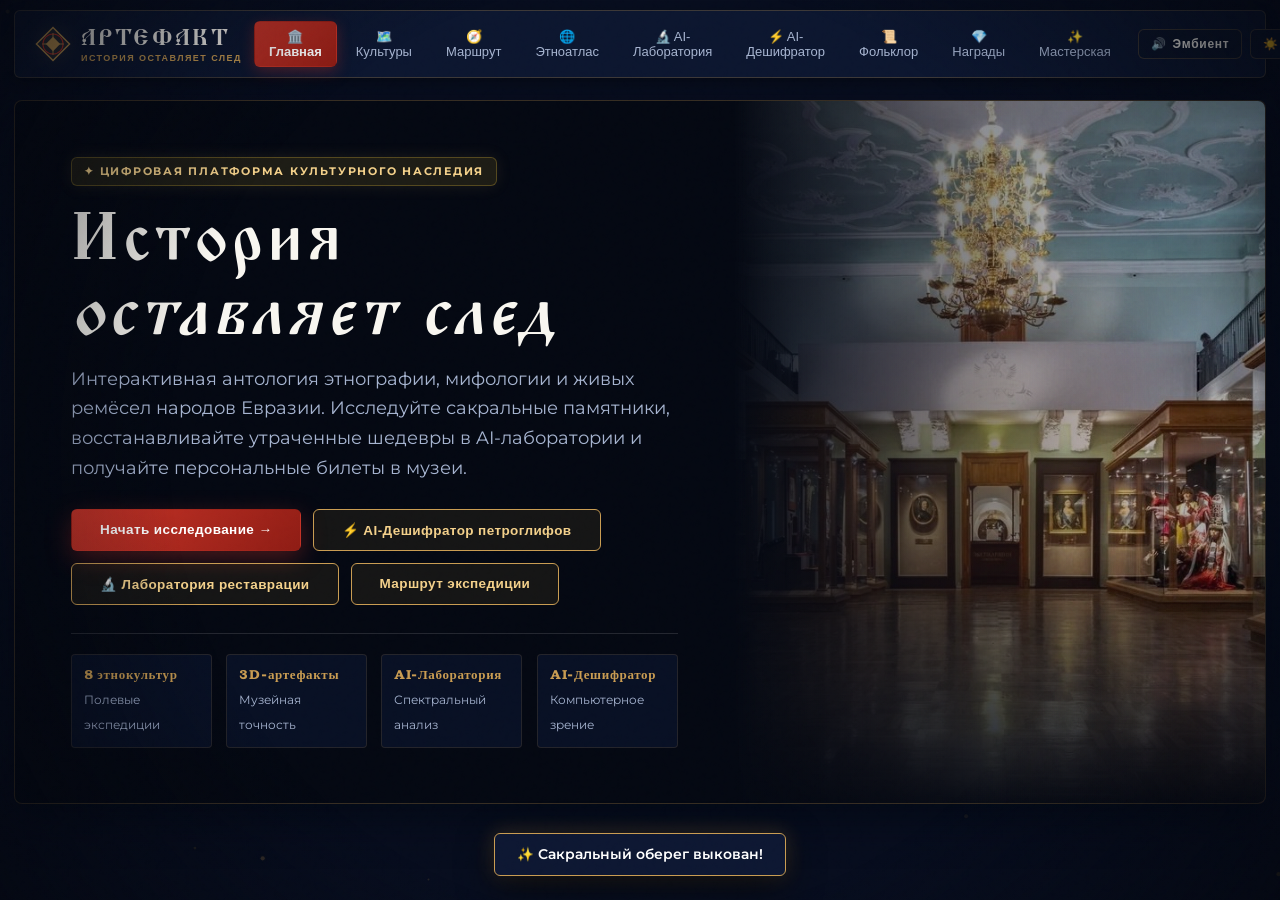
==== index.html @ b4d19a1b "feat(visuals): add ambient 60fps gold dust canvas and 3D card tilt with specular sheen" ====
<!DOCTYPE html>
<html lang="ru" data-theme="dark">
<head>
  <meta charset="UTF-8" />
  <meta name="viewport" content="width=device-width, initial-scale=1.0, viewport-fit=cover" />
  <title>АРТЕФАКТ — История оставляет след | Цифровой этнографический музей</title>
  
  <!-- SEO & Social Meta -->
  <meta name="description" content="Интерактивная цифровая платформа культурного наследия народов России: мифология, эпос, археологические квесты, 3D-артефакты и персональные билеты в музеи." />
  <meta name="theme-color" content="#070d1e" />
  <meta name="apple-mobile-web-app-capable" content="yes" />
  <meta name="apple-mobile-web-app-status-bar-style" content="black-translucent" />
  <meta name="apple-mobile-web-app-title" content="Artefact" />
  <link rel="manifest" href="./manifest.webmanifest" />
  <link rel="apple-touch-icon" href="./apple-touch-icon.png" />
  <link rel="icon" type="image/svg+xml" href="data:image/svg+xml,<svg xmlns='http://www.w3.org/2000/svg' viewBox='0 0 100 100'><polygon points='50,4 96,50 50,96 4,50' stroke='%23d4af37' stroke-width='6' fill='%23060b17'/><circle cx='50' cy='50' r='26' stroke='%23c62828' stroke-width='4' fill='none'/><polygon points='50,30 70,50 50,70 30,50' fill='%23d4af37'/></svg>" />

  <!-- Шрифтовой историко-музейный стек (100% поддержка кириллицы) -->
  <link rel="preconnect" href="https://fonts.googleapis.com">
  <link rel="preconnect" href="https://fonts.gstatic.com" crossorigin>
  <link href="https://fonts.googleapis.com/css2?family=Cormorant+Garamond:ital,wght@0,400;0,600;0,700;1,400;1,600&family=Monomakh&family=Montagu+Slab:opsz,wght@16..144,300..700&family=Montserrat:wght@300;400;500;600;700&display=swap" rel="stylesheet" />

  <style>
    /* ==========================================================================
       1. ДИЗАЙН-СИСТЕМА И АДАПТИВНЫЕ ПЕРЕМЕННЫЕ (MOBILE-FIRST + DESKTOP REFINED)
       ========================================================================== */
    :root {
      /* Шрифты */
      --font-historical: 'Monomakh', Georgia, serif;
      --font-editorial: 'Cormorant Garamond', Georgia, serif;
      --font-slab: 'Montagu Slab', Georgia, serif;
      --font-ui: 'Montserrat', -apple-system, BlinkMacSystemFont, "Segoe UI", Roboto, sans-serif;

      /* Темная музейная палитра (Канон: DESIGN_SYSTEM.md) */
      --bg-page: #070d1e;
      --bg-main: #070d1e;
      --bg-surface: #0b1429;
      --bg-card: #0e1933;
      --bg-card-hover: #142347;
      --bg-glass: rgba(14, 25, 51, 0.88);
      --border-gold: rgba(201, 156, 82, 0.25);
      --border-gold-subtle: rgba(201, 156, 82, 0.14);
      --border-light: rgba(255, 255, 255, 0.08);

      --gold: #c99c52;
      --gold-light: #f3d08a;
      --gold-glow: rgba(201, 156, 82, 0.28);
      --ruby: #c83428;
      --ruby-dark: #8e1c14;
      --ruby-glow: rgba(200, 52, 40, 0.35);
      --cyan: #48cae4;
      --parchment: #f5eee2;

      --text-main: #f8f6f0;
      --text-muted: #a6b4d0;
      --text-dim: #71809e;

      /* Деликатные субпиксельные тени без размытого пафоса */
      --shadow-sm: 0 4px 12px rgba(0, 0, 0, 0.35);
      --shadow-md: 0 8px 24px rgba(0, 0, 0, 0.45);
      --shadow-lg: 0 16px 40px rgba(2, 6, 16, 0.60);

      /* Скругления строго по дизайн-системе (Blacklist: 4px–10px, исключены пилюли и rounded-3xl) */
      --radius-sm: 4px;
      --radius-md: 6px;
      --radius-lg: 8px;
      --radius-card: 10px;
      --radius-pill: 6px; /* Строгий 6px вместо 999px для кнопок и тегов */

      --transition: all 0.28s cubic-bezier(0.16, 1, 0.3, 1);
      --max-w: 1360px;

      /* Адаптивная типографика Fluid Clamp */
      --font-size-display: clamp(26px, 6.2vw, 68px);
      --font-size-h1: clamp(22px, 4.5vw, 48px);
      --font-size-h2: clamp(19px, 3.4vw, 34px);
      --font-size-h3: clamp(16px, 2.4vw, 22px);
      --font-size-lead: clamp(14px, 1.6vw, 17.5px);
      --font-size-body: clamp(13px, 1.3vw, 15px);
      --font-size-caption: clamp(11px, 1.1vw, 13px);

      /* Поддержка Safe Area Inset (iOS Notch, Dynamic Island, Home Bar) */
      --safe-top: env(safe-area-inset-top, 0px);
      --safe-bottom: env(safe-area-inset-bottom, 0px);
      --safe-left: env(safe-area-inset-left, 0px);
      --safe-right: env(safe-area-inset-right, 0px);
    }

    /* Светлая историческая тема (Parchment Cream — контраст WCAG AA > 4.8:1) */
    html[data-theme="cream"] {
      --bg-page: #f5eee2;
      --bg-main: #f5eee2;
      --bg-surface: #ede4d3;
      --bg-card: #fffdf9;
      --bg-card-hover: #f7efe2;
      --bg-glass: rgba(255, 253, 249, 0.94);
      --border-gold: rgba(122, 75, 18, 0.32);
      --border-gold-subtle: rgba(122, 75, 18, 0.16);
      --border-light: rgba(45, 32, 16, 0.12);

      /* Академическая темная бронза/умбра для соответствия WCAG AA */
      --gold: #7a4b12;
      --gold-light: #52330a;
      --gold-glow: rgba(122, 75, 18, 0.18);
      --ruby: #991b1b;
      --ruby-dark: #6e1010;
      --ruby-glow: rgba(153, 27, 27, 0.2);

      --text-main: #141c2e;
      --text-muted: #3d4a61;
      --text-dim: #4f5a70;

      --shadow-sm: 0 4px 12px rgba(45, 32, 16, 0.06);
      --shadow-md: 0 8px 24px rgba(45, 32, 16, 0.08);
      --shadow-lg: 0 16px 40px rgba(45, 32, 16, 0.12);
    }

    /* ==========================================================================
       2. БАЗОВЫЙ RESET И КАРКАС
       ========================================================================== */
    * {
      box-sizing: border-box;
      margin: 0;
      padding: 0;
      -webkit-font-smoothing: antialiased;
      -moz-osx-font-smoothing: grayscale;
    }

    html, body {
      font-family: var(--font-ui);
      background-color: var(--bg-page);
      color: var(--text-main);
      min-height: 100vh;
      overflow-x: hidden;
      line-height: 1.55;
      transition: background-color 0.3s ease, color 0.3s ease;
      touch-action: manipulation;
    }

    /* Музейная атмосфера: легкий изолированный зернистый слой и виньетка */
    .app-grain-overlay {
      position: fixed;
      inset: 0;
      width: 100vw;
      height: 100vh;
      pointer-events: none;
      z-index: 9998;
      opacity: 0.035;
      background-image: url("data:image/svg+xml,%3Csvg viewBox='0 0 200 200' xmlns='http://www.w3.org/2000/svg'%3E%3Cfilter id='noiseFilter'%3E%3CfeTurbulence type='fractalNoise' baseFrequency='0.8' numOctaves='3' stitchTiles='stitch'/%3E%3C/filter%3E%3Crect width='100%25' height='100%25' filter='url(%23noiseFilter)'/%3E%3C/svg%3E");
      background-repeat: repeat;
      mix-blend-mode: overlay;
      transform: translateZ(0);
      will-change: transform;
    }

    .app-vignette-overlay {
      position: fixed;
      inset: 0;
      width: 100vw;
      height: 100vh;
      pointer-events: none;
      z-index: 9997;
      background: radial-gradient(circle at 50% 50%, transparent 60%, rgba(3, 6, 14, 0.72) 100%);
      transform: translateZ(0);
    }

    /* Интерактивная 60 FPS золотая музейная пыль на 2D Canvas */
    .ambient-gold-dust-canvas {
      position: fixed;
      top: 0;
      left: 0;
      width: 100vw;
      height: 100vh;
      pointer-events: none;
      z-index: 1;
      opacity: 0.75;
      transform: translateZ(0);
      will-change: transform;
    }

    html[data-theme="cream"] .ambient-gold-dust-canvas {
      opacity: 0.40;
    }

    html[data-theme="cream"] .app-grain-overlay {
      opacity: 0.045;
      mix-blend-mode: multiply;
    }

    html[data-theme="cream"] .app-vignette-overlay {
      background: radial-gradient(circle at 50% 50%, transparent 65%, rgba(68, 48, 24, 0.16) 100%);
    }

    /* Шрифтовой канон: универсальные историко-музейные классы */
    .font-monomakh,
    .hero-epic-title,
    .splash-title,
    .heading-display,
    .brand-logo__title {
      font-family: var(--font-historical) !important;
      font-weight: 400;
      letter-spacing: 0.04em;
      text-rendering: optimizeLegibility;
    }

    .font-slab,
    .museum-inv-number,
    .museum-era-tag,
    .timecode-val,
    .timecode-chip,
    .ticket-barcode-code,
    .stat-metric-num,
    .relic-inv,
    #ticketPassCodeLabel,
    #invNumberLabel {
      font-family: var(--font-slab) !important;
      font-feature-settings: "lnum" 1, "tnum" 1;
      letter-spacing: 0.04em;
    }

    .font-editorial,
    .editorial-quote,
    .myth-longread-text,
    .artifact-story-context {
      font-family: var(--font-editorial) !important;
      font-kerning: normal;
      text-rendering: optimizeLegibility;
    }

    .gold-badge,
    .action-chip,
    .btn-action,
    .step-pill-btn,
    .pill-filter-btn {
      letter-spacing: 0.06em;
    }

    /* Контейнер приложения с поддержкой Safe Area Insets */
    .app-viewport {
      width: 100%;
      max-width: var(--max-w);
      margin: 0 auto;
      padding: calc(10px + var(--safe-top)) calc(14px + var(--safe-right)) calc(40px + var(--safe-bottom)) calc(14px + var(--safe-left));
      transition: max-width 0.3s ease;
      position: relative;
      z-index: 2;
    }

    /* Режим эмуляции смартфона (демонстрация мобильного вида на мониторах ПК) */
    body.is-mobile-preview {
      --font-size-display: 28px;
      --font-size-h1: 23px;
      --font-size-h2: 19px;
      --font-size-h3: 16px;
      --font-size-lead: 14px;
      --font-size-body: 13px;
      --font-size-caption: 11px;
    }

    body.is-mobile-preview .app-viewport {
      max-width: 420px;
      padding: calc(8px + var(--safe-top)) 10px calc(85px + var(--safe-bottom));
      box-shadow: 0 0 50px rgba(0, 0, 0, 0.7);
      border-left: 1px solid var(--border-gold);
      border-right: 1px solid var(--border-gold);
      min-height: 100vh;
    }

    body.is-mobile-preview .top-header {
      padding: 8px 10px !important;
      gap: 6px !important;
    }

    body.is-mobile-preview .brand-logo {
      gap: 6px !important;
    }

    body.is-mobile-preview .brand-logo__tagline {
      display: none !important;
    }

    body.is-mobile-preview .brand-logo__title {
      font-size: 19px !important;
    }

    body.is-mobile-preview .content-canvas {
      padding: 20px 14px !important;
    }

    body.is-mobile-preview .desktop-nav {
      display: none !important;
    }

    body.is-mobile-preview .mobile-burger-btn {
      display: flex !important;
    }

    body.is-mobile-preview .action-chip .chip-label {
      display: none !important;
    }

    body.is-mobile-preview .action-chip {
      padding: 8px !important;
      min-width: 36px !important;
      justify-content: center !important;
    }

    body.is-mobile-preview .mobile-bottom-nav {
      display: block !important;
      max-width: 420px !important;
      left: 50% !important;
      transform: translateX(-50%) !important;
      border-left: 1px solid var(--border-gold) !important;
      border-right: 1px solid var(--border-gold) !important;
    }

    body.is-mobile-preview .hero-split-canvas {
      grid-template-columns: 1fr !important;
    }

    body.is-mobile-preview .hero-visual-side {
      min-height: 280px !important;
    }

    body.is-mobile-preview .hero-text-side {
      padding: 24px 18px !important;
    }

    body.is-mobile-preview .cultures-grid-3x2,
    body.is-mobile-preview .relics-shelf-grid,
    body.is-mobile-preview .hero-stats-grid {
      grid-template-columns: 1fr !important;
    }

    body.is-mobile-preview .quiz-options-grid {
      grid-template-columns: repeat(2, 1fr) !important;
      gap: 8px !important;
    }

    body.is-mobile-preview .split-layout-2col {
      grid-template-columns: 1fr !important;
      gap: 20px !important;
    }

    /* ==========================================================================
       3. АДАПТИВНАЯ ШАПКА САЙТА (DESKTOP & MOBILE COMPACT)
       ========================================================================== */
    .top-header {
      display: flex;
      align-items: center;
      justify-content: space-between;
      gap: 12px;
      background: var(--bg-glass);
      backdrop-filter: blur(20px);
      -webkit-backdrop-filter: blur(20px);
      border: 1px solid var(--border-gold);
      border-radius: var(--radius-md);
      padding: 10px 20px;
      margin-bottom: 22px;
      box-shadow: var(--shadow-sm);
      position: sticky;
      top: calc(8px + var(--safe-top));
      z-index: 1100;
    }

    .brand-logo {
      display: flex;
      align-items: center;
      gap: 10px;
      background: none;
      border: none;
      cursor: pointer;
      color: var(--text-main);
      text-align: left;
      text-decoration: none;
      flex-shrink: 0;
    }

    .brand-logo__svg {
      width: 36px;
      height: 36px;
      flex-shrink: 0;
      filter: drop-shadow(0 0 10px var(--gold-glow));
    }

    .brand-logo__title {
      font-family: var(--font-historical);
      font-size: clamp(18px, 3.2vw, 24px);
      letter-spacing: 0.1em;
      color: var(--text-main);
      display: block;
      line-height: 1;
    }

    .brand-logo__tagline {
      font-size: 9px;
      letter-spacing: 0.16em;
      text-transform: uppercase;
      color: var(--gold);
      display: block;
      margin-top: 3px;
      font-weight: 700;
    }

    .desktop-nav {
      display: flex;
      align-items: center;
      gap: 4px;
    }

    .nav-btn {
      background: transparent;
      border: 1px solid transparent;
      padding: 7px 14px;
      border-radius: var(--radius-pill);
      font-size: 13px;
      font-weight: 500;
      color: var(--text-muted);
      cursor: pointer;
      transition: var(--transition);
      display: inline-flex;
      align-items: center;
      gap: 6px;
    }

    .nav-btn:hover {
      color: var(--text-main);
      background: rgba(255, 255, 255, 0.06);
    }

    .nav-btn.is-active {
      background: linear-gradient(135deg, var(--ruby) 0%, var(--ruby-dark) 100%);
      color: #fff;
      font-weight: 600;
      box-shadow: 0 4px 14px var(--ruby-glow);
    }

    .header-actions {
      display: flex;
      align-items: center;
      gap: 8px;
    }

    .action-chip {
      background: var(--bg-surface);
      border: 1px solid var(--border-gold);
      color: var(--text-main);
      padding: 7px 12px;
      border-radius: var(--radius-pill);
      font-size: 12px;
      font-weight: 600;
      cursor: pointer;
      display: inline-flex;
      align-items: center;
      gap: 6px;
      transition: var(--transition);
      -webkit-tap-highlight-color: transparent;
    }

        #langToggleBtn {
      min-width: 58px;
      justify-content: center;
      gap: 5px;
    }
    .action-chip:hover {
      border-color: var(--gold);
      box-shadow: 0 0 12px var(--gold-glow);
      transform: translateY(-1px);
    }

    .mobile-burger-btn {
      display: none;
      background: none;
      border: 1px solid var(--border-gold);
      color: var(--text-main);
      font-size: 20px;
      width: 38px;
      height: 38px;
      border-radius: var(--radius-sm);
      cursor: pointer;
      align-items: center;
      justify-content: center;
    }

    /* Мобильное выдвижное меню (Drawer) */
    .mobile-drawer {
      display: none;
      position: fixed;
      inset: 0;
      background: rgba(6, 11, 23, 0.96);
      backdrop-filter: blur(24px);
      -webkit-backdrop-filter: blur(24px);
      z-index: 2500;
      flex-direction: column;
      justify-content: center;
      align-items: center;
      gap: 16px;
      padding: 30px;
    }

    .mobile-drawer.is-open {
      display: flex;
    }

    .mobile-drawer .nav-btn {
      font-size: 18px;
      padding: 12px 28px;
      width: 100%;
      max-width: 280px;
      justify-content: center;
    }

    .mobile-drawer-close {
      position: absolute;
      top: calc(18px + var(--safe-top));
      right: calc(18px + var(--safe-right));
      background: none;
      border: none;
      color: var(--text-main);
      font-size: 32px;
      cursor: pointer;
      width: 44px;
      height: 44px;
      display: flex;
      align-items: center;
      justify-content: center;
    }

    /* ==========================================================================
       4. СИСТЕМА ЭКРАНОВ И БАЗОВЫЕ КОМПОНЕНТЫ
       ========================================================================== */
    .screen-view {
      display: none;
      animation: screenFadeIn 0.3s cubic-bezier(0.16, 1, 0.3, 1);
    }

    .screen-view.is-visible {
      display: block;
    }

    @keyframes screenFadeIn {
      from { opacity: 0; transform: translateY(8px); }
      to { opacity: 1; transform: translateY(0); }
    }

    .content-canvas {
      background: var(--bg-surface);
      border: 1px solid var(--border-gold);
      border-radius: var(--radius-lg);
      padding: clamp(20px, 3.8vw, 44px);
      box-shadow: var(--shadow-lg);
      position: relative;
      overflow: hidden;
      margin-bottom: 24px;
    }

    .gold-badge {
      display: inline-flex;
      align-items: center;
      gap: 6px;
      font-size: 11px;
      font-weight: 700;
      letter-spacing: 0.16em;
      text-transform: uppercase;
      color: var(--gold-light);
      background: rgba(212, 175, 55, 0.12);
      border: 1px solid rgba(212, 175, 55, 0.3);
      padding: 5px 12px;
      border-radius: var(--radius-pill);
      margin-bottom: 16px;
      position: relative;
      overflow: hidden;
      box-shadow: 0 0 16px rgba(201, 156, 82, 0.12);
    }

    .gold-badge::after {
      content: '';
      position: absolute;
      top: 0;
      left: -120%;
      width: 50%;
      height: 100%;
      background: linear-gradient(90deg, transparent, rgba(255, 255, 255, 0.22), transparent);
      animation: badgeShine 4.5s ease-in-out infinite;
      pointer-events: none;
    }

    @keyframes badgeShine {
      0%, 75% { left: -120%; }
      100% { left: 220%; }
    }

    html[data-theme="cream"] .gold-badge {
      color: var(--gold);
    }

    .heading-display {
      font-family: var(--font-historical);
      font-size: var(--font-size-display);
      letter-spacing: 0.06em;
      color: var(--text-main);
      line-height: 1.1;
      margin-bottom: 12px;
    }

    .heading-section {
      font-family: var(--font-editorial);
      font-size: var(--font-size-h1);
      font-weight: 600;
      line-height: 1.15;
      color: var(--text-main);
      margin-bottom: 10px;
    }

    .heading-section span {
      display: block;
      font-style: italic;
      color: var(--gold);
      font-weight: 400;
    }

    .lead-paragraph {
      font-size: var(--font-size-lead);
      line-height: 1.7;
      color: var(--text-muted);
      max-width: 680px;
      margin-bottom: 26px;
    }

    .btn-action {
      display: inline-flex;
      align-items: center;
      justify-content: center;
      gap: 8px;
      padding: 12px 28px;
      border-radius: var(--radius-pill);
      font-size: 13.5px;
      font-weight: 600;
      cursor: pointer;
      text-decoration: none;
      transition: var(--transition);
      border: 1.5px solid transparent;
      letter-spacing: 0.03em;
      -webkit-tap-highlight-color: transparent;
    }

    .btn-action--ruby {
      background: linear-gradient(135deg, var(--ruby) 0%, var(--ruby-dark) 100%);
      color: #fff;
      box-shadow: 0 8px 24px var(--ruby-glow);
    }

    .btn-action--ruby:hover, .btn-action--ruby:active {
      transform: translateY(-2px);
      box-shadow: 0 12px 30px var(--ruby-glow);
    }

    .btn-action--outline {
      background: rgba(212, 175, 55, 0.08);
      border-color: var(--gold);
      color: var(--gold-light);
    }

    html[data-theme="cream"] .btn-action--outline {
      color: var(--gold);
    }

    .btn-action--outline:hover, .btn-action--outline:active {
      background: var(--gold);
      color: #060a14;
      transform: translateY(-2px);
      box-shadow: 0 8px 20px var(--gold-glow);
    }

    .btn-action--sm {
      padding: 8px 18px;
      font-size: 12px;
    }

    /* Адаптивные вспомогательные сетки */
    .resp-grid-2 {
      display: grid;
      grid-template-columns: repeat(2, 1fr);
      gap: 20px;
    }

    .resp-grid-3 {
      display: grid;
      grid-template-columns: repeat(3, 1fr);
      gap: 18px;
    }

    .resp-grid-4 {
      display: grid;
      grid-template-columns: repeat(4, 1fr);
      gap: 16px;
    }

    @media (max-width: 860px) {
      .resp-grid-2, .resp-grid-3, .resp-grid-4 {
        grid-template-columns: 1fr;
        gap: 14px;
      }
    }

    /* ==========================================================================
       5. ЭКРАН 1: HERO БАННЕР (ПОЛНОЭКРАННЫЙ СПЛИТ)
       ========================================================================== */
    .hero-split-canvas {
      position: relative;
      min-height: clamp(480px, 70vh, 640px);
      border-radius: var(--radius-lg);
      overflow: hidden;
      border: 1px solid var(--border-gold);
      box-shadow: var(--shadow-lg);
      background: #040812;
      color: #f8f6f0;
      display: grid;
      grid-template-columns: 1.15fr 0.85fr;
      align-items: center;
    }

    .hero-split-canvas .heading-display {
      color: #f8f6f0;
    }

    .hero-split-canvas .lead-paragraph {
      color: #a6b4d0;
    }

    .hero-split-canvas .stat-box span {
      color: #a6b4d0;
    }

    .hero-text-side {
      padding: clamp(24px, 4.5vw, 56px);
      position: relative;
      z-index: 5;
    }

    .hero-visual-side {
      position: relative;
      height: 100%;
      min-height: 340px;
      overflow: hidden;
    }

    .hero-visual-side img {
      width: 100%;
      height: 100%;
      object-fit: cover;
      object-position: center;
      display: block;
      transition: transform 0.8s ease;
    }

    .hero-visual-side__overlay {
      position: absolute;
      inset: 0;
      background: linear-gradient(90deg, #040812 0%, rgba(4, 8, 18, 0.6) 30%, transparent 100%),
                  linear-gradient(180deg, transparent 65%, rgba(4, 8, 18, 0.95) 100%);
      z-index: 3;
    }

    .hero-ambient-halo {
      position: absolute;
      top: 50%;
      left: 50%;
      width: 440px;
      height: 440px;
      transform: translate(-50%, -50%);
      background: radial-gradient(circle, rgba(201, 156, 82, 0.28) 0%, rgba(200, 52, 40, 0.12) 42%, transparent 70%);
      border-radius: 50%;
      pointer-events: none;
      filter: blur(44px);
      animation: heroGlowPulse 6s ease-in-out infinite alternate;
      z-index: 1;
    }

    @keyframes heroGlowPulse {
      0% { opacity: 0.50; transform: translate(-50%, -50%) scale(0.92); }
      100% { opacity: 0.85; transform: translate(-50%, -50%) scale(1.08); }
    }

    .hero-stats-grid {
      display: grid;
      grid-template-columns: repeat(4, 1fr);
      gap: 14px;
      margin-top: 28px;
      padding-top: 20px;
      border-top: 1px solid rgba(255, 255, 255, 0.12);
    }

    .stat-box {
      padding: 10px 12px;
      background: rgba(14, 25, 51, 0.55);
      border: 1px solid var(--border-gold-subtle);
      border-radius: var(--radius-sm);
      position: relative;
      overflow: hidden;
      transition: border-color 0.25s ease, transform 0.25s ease, box-shadow 0.25s ease;
      transform-style: preserve-3d;
      will-change: transform;
    }

    .stat-box:hover {
      border-color: var(--border-gold);
      background: rgba(14, 25, 51, 0.75);
      box-shadow: 0 4px 18px rgba(0, 0, 0, 0.35);
    }

    .stat-box strong {
      display: block;
      color: var(--gold);
      font-family: var(--font-slab);
      font-size: 13px;
      margin-bottom: 2px;
      letter-spacing: 0.05em;
    }

    .stat-box span {
      font-size: 11.5px;
      color: var(--text-muted);
      line-height: 1.4;
    }

    /* ==========================================================================
       6. ЭКРАН 2: ВЫБОР КУЛЬТУРЫ (КАТАЛОГ 3x2)
       ========================================================================== */
    .catalog-toolbar {
      display: flex;
      justify-content: space-between;
      align-items: center;
      gap: 14px;
      margin-bottom: 24px;
      flex-wrap: wrap;
    }

    .filter-pills {
      display: flex;
      gap: 6px;
      flex-wrap: wrap;
    }

    .pill-filter-btn {
      background: var(--bg-card);
      border: 1px solid var(--border-gold);
      color: var(--text-muted);
      padding: 7px 18px;
      border-radius: var(--radius-pill);
      font-size: 12.5px;
      font-weight: 600;
      cursor: pointer;
      transition: var(--transition);
      -webkit-tap-highlight-color: transparent;
    }

    .pill-filter-btn:hover, .pill-filter-btn.is-active {
      background: var(--gold);
      color: #060a14;
      border-color: var(--gold);
      box-shadow: 0 4px 14px var(--gold-glow);
    }

    .search-box-wrap {
      background: var(--bg-card);
      border: 1px solid var(--border-gold);
      border-radius: var(--radius-pill);
      padding: 7px 16px;
      display: flex;
      align-items: center;
      gap: 10px;
      min-width: 260px;
    }

    .search-box-wrap input {
      background: transparent;
      border: none;
      outline: none;
      color: var(--text-main);
      font-size: 13px;
      width: 100%;
    }

    .cultures-grid-3x2 {
      display: grid;
      grid-template-columns: repeat(3, 1fr);
      gap: 20px;
    }

    .culture-item-card {
      background: var(--bg-card);
      border: 1px solid var(--border-gold-subtle);
      border-radius: var(--radius-md);
      overflow: hidden;
      cursor: pointer;
      transition: transform 0.28s cubic-bezier(0.16, 1, 0.3, 1), border-color 0.28s ease, box-shadow 0.28s ease;
      display: flex;
      flex-direction: column;
      box-shadow: var(--shadow-sm);
      -webkit-tap-highlight-color: transparent;
      position: relative;
      transform-style: preserve-3d;
      will-change: transform;
    }

    .card-specular-sheen {
      position: absolute;
      inset: 0;
      pointer-events: none;
      border-radius: inherit;
      background: radial-gradient(
        circle 320px at var(--shine-x, 50%) var(--shine-y, 50%),
        rgba(243, 208, 138, 0.24) 0%,
        rgba(201, 156, 82, 0.08) 35%,
        transparent 70%
      );
      opacity: 0;
      transition: opacity 0.3s ease;
      mix-blend-mode: screen;
      z-index: 10;
    }

    @media (hover: hover) and (pointer: fine) {
      .culture-item-card:hover .card-specular-sheen,
      .stat-box:hover .card-specular-sheen,
      .relic-item-box:hover .card-specular-sheen,
      .petro-card-btn:hover .card-specular-sheen {
        opacity: 1;
      }
    }

    .culture-item-card:hover, .culture-item-card:active, .culture-item-card:focus-visible {
      border-color: var(--gold);
      box-shadow: 0 16px 36px rgba(0, 0, 0, 0.45), 0 0 24px var(--gold-glow);
      outline: 2px solid var(--gold);
      outline-offset: 2px;
    }

    .culture-item-card__img-wrap {
      height: 180px;
      position: relative;
      overflow: hidden;
      background: #080f1e;
    }

    .culture-item-card__img-wrap img {
      width: 100%;
      height: 100%;
      object-fit: cover;
      transition: transform 0.5s ease;
    }

    .culture-item-card:hover .culture-item-card__img-wrap img {
      transform: scale(1.05);
    }

    .culture-item-card__tag {
      position: absolute;
      top: 10px;
      left: 10px;
      background: rgba(6, 11, 23, 0.85);
      border: 1px solid var(--border-gold);
      padding: 4px 10px;
      border-radius: var(--radius-pill);
      font-size: 10.5px;
      font-weight: 700;
      color: var(--gold-light);
      letter-spacing: 0.05em;
    }

    .culture-item-card__body {
      padding: 18px;
      display: flex;
      flex-direction: column;
      flex-grow: 1;
    }

    .culture-item-card__title {
      font-family: var(--font-editorial);
      font-size: 22px;
      font-weight: 600;
      color: var(--text-main);
      margin-bottom: 6px;
    }

    .culture-item-card__desc {
      font-size: 12.5px;
      color: var(--text-muted);
      line-height: 1.5;
      margin-bottom: 14px;
      flex-grow: 1;
    }

    .culture-item-card__footer {
      display: flex;
      align-items: center;
      justify-content: space-between;
      border-top: 1px solid rgba(255, 255, 255, 0.07);
      padding-top: 10px;
      font-size: 11.5px;
      color: var(--gold);
      font-weight: 600;
    }

    .circle-arrow-btn {
      width: 30px;
      height: 30px;
      border-radius: 50%;
      background: rgba(255, 255, 255, 0.06);
      border: 1px solid var(--border-gold);
      color: var(--text-main);
      display: inline-flex;
      align-items: center;
      justify-content: center;
      font-size: 14px;
      font-weight: 700;
      transition: var(--transition);
    }

    .culture-item-card:hover .circle-arrow-btn {
      background: var(--ruby);
      color: #fff;
      transform: translateX(3px);
    }

    /* ==========================================================================
       7. МАРШРУТ ЭКСПЕДИЦИИ (СТЕППЕР ШАГОВ 01–05)
       ========================================================================== */
    .stepper-header-bar {
      display: flex;
      align-items: center;
      justify-content: space-between;
      gap: 12px;
      padding-bottom: 18px;
      margin-bottom: 26px;
      border-bottom: 1px solid var(--border-gold);
      flex-wrap: wrap;
    }

    /* Горизонтальный скролл-степпер на мобильных */
    .stepper-progress-pills {
      display: flex;
      gap: 6px;
      overflow-x: auto;
      -webkit-overflow-scrolling: touch;
      scrollbar-width: none;
      padding-bottom: 4px;
      max-width: 100%;
    }

    .stepper-progress-pills::-webkit-scrollbar {
      display: none;
    }

    .step-pill-btn {
      background: var(--bg-card);
      border: 1px solid var(--border-gold);
      color: var(--text-muted);
      padding: 7px 14px;
      border-radius: var(--radius-pill);
      font-size: 12px;
      font-weight: 600;
      cursor: pointer;
      transition: var(--transition);
      white-space: nowrap;
      flex-shrink: 0;
      -webkit-tap-highlight-color: transparent;
    }

    .step-pill-btn.is-active {
      background: var(--ruby);
      border-color: var(--ruby);
      color: #fff;
      box-shadow: 0 4px 14px var(--ruby-glow);
    }

    .split-layout-2col {
      display: grid;
      grid-template-columns: 1.15fr 0.85fr;
      gap: 32px;
      align-items: center;
    }

    /* ШАГ 1: БЫЛО / СТАЛО */
    .before-after-stage {
      position: relative;
      height: clamp(280px, 42vh, 440px);
      border-radius: var(--radius-md);
      overflow: hidden;
      border: 2px solid var(--border-gold);
      box-shadow: var(--shadow-lg);
      background: #080f1e;
      touch-action: none;
      user-select: none;
      -webkit-user-select: none;
      cursor: ew-resize;
      --slider-pos: 50%;
    }

    .before-after-stage__bg-img {
      position: absolute;
      inset: 0;
      width: 100%;
      height: 100%;
      object-fit: cover;
      display: block;
      z-index: 1;
      pointer-events: none;
      user-select: none;
      -webkit-user-select: none;
    }

    .before-after-stage__layer {
      position: absolute;
      inset: 0;
      width: 100%;
      height: 100%;
      overflow: hidden;
      clip-path: polygon(0 0, var(--slider-pos, 50%) 0, var(--slider-pos, 50%) 100%, 0 100%);
      transition: none;
      z-index: 2;
      pointer-events: none;
    }

    .before-after-stage__layer-img {
      position: absolute;
      inset: 0;
      height: 100%;
      width: 100%;
      object-fit: cover;
      display: block;
    }

    .before-after-stage__divider {
      position: absolute;
      top: 0;
      bottom: 0;
      left: var(--slider-pos, 50%);
      width: 3px;
      background: var(--gold);
      box-shadow: 0 0 10px rgba(201, 156, 82, 0.8), 0 0 20px rgba(0, 0, 0, 0.8);
      transform: translateX(-50%);
      z-index: 3;
      pointer-events: none;
    }

    .before-after-stage__handle {
      position: absolute;
      top: 50%;
      left: var(--slider-pos, 50%);
      width: 36px;
      height: 36px;
      transform: translate(-50%, -50%);
      border-radius: 50%;
      background: var(--bg-card);
      border: 2px solid var(--gold);
      box-shadow: 0 0 16px var(--gold-glow);
      display: flex;
      align-items: center;
      justify-content: center;
      color: var(--gold-light);
      font-size: 13px;
      font-weight: 700;
      z-index: 4;
      pointer-events: none;
    }

    .ba-badge-pill {
      position: absolute;
      bottom: 14px;
      background: rgba(6, 11, 23, 0.85);
      border: 1px solid var(--border-gold);
      padding: 5px 12px;
      border-radius: var(--radius-pill);
      font-size: 11px;
      font-weight: 700;
      color: #fff;
      z-index: 5;
      pointer-events: none;
    }

    .ba-badge-pill--archive { left: 14px; color: var(--gold-light); }
    .ba-badge-pill--modern { right: 14px; color: #48cae4; }

    .slider-range-control {
      width: 100%;
      margin: 18px 0 10px;
      -webkit-appearance: none;
      appearance: none;
      height: 6px;
      border-radius: 999px;
      background: rgba(255, 255, 255, 0.15);
      outline: none;
      cursor: ew-resize;
    }

    .slider-range-control::-webkit-slider-thumb {
      -webkit-appearance: none;
      appearance: none;
      width: 22px;
      height: 22px;
      border-radius: 50%;
      background: var(--gold);
      border: 2px solid #fff;
      box-shadow: 0 0 14px var(--gold-glow);
      cursor: ew-resize;
    }

    /* ШАГ 2: ВИДЕО-БЛОК, KEN BURNS, ВОЛНОВАЯ ДОРОЖКА И ТАЙМКОДЫ */
    .video-mockup-frame {
      position: relative;
      aspect-ratio: 16 / 9;
      border-radius: var(--radius-md);
      overflow: hidden;
      border: 1px solid var(--border-gold);
      box-shadow: var(--shadow-lg);
      background: #03060f;
      display: flex;
      align-items: center;
      justify-content: center;
    }

    .video-mockup-frame img {
      width: 100%;
      height: 100%;
      object-fit: cover;
      opacity: 0.82;
      display: block;
      transition: transform 0.6s ease;
      will-change: transform;
    }

    .video-mockup-frame img.ken-burns-active {
      animation: kenBurnsPan 14s cubic-bezier(0.25, 1, 0.5, 1) infinite alternate;
    }

    @keyframes kenBurnsPan {
      0% { transform: scale(1) translate(0, 0); }
      50% { transform: scale(1.08) translate(-1.2%, 1%); }
      100% { transform: scale(1.14) translate(1%, -1.2%); }
    }

    @media (prefers-reduced-motion: reduce) {
      .video-mockup-frame img.ken-burns-active {
        animation: none !important;
      }
    }

    .video-mockup-frame__overlay {
      position: absolute;
      inset: 0;
      background: radial-gradient(circle, transparent 40%, rgba(3, 6, 15, 0.85) 100%);
      display: flex;
      flex-direction: column;
      align-items: center;
      justify-content: center;
      gap: 12px;
      z-index: 8;
    }

    .play-circle-trigger {
      width: 60px;
      height: 60px;
      border-radius: 50%;
      background: linear-gradient(135deg, var(--ruby) 0%, var(--ruby-dark) 100%);
      border: 2px solid #fff;
      color: #fff;
      display: flex;
      align-items: center;
      justify-content: center;
      font-size: 22px;
      box-shadow: 0 0 24px var(--ruby-glow);
      cursor: pointer;
      transition: var(--transition);
      -webkit-tap-highlight-color: transparent;
    }

    .play-circle-trigger:hover, .play-circle-trigger:active {
      transform: scale(1.08);
      box-shadow: 0 0 35px var(--ruby-glow);
    }

    /* Кинематографичные субтитры в плеере */
    .video-cinematic-subtitle {
      position: absolute;
      bottom: 30px;
      left: 14px;
      right: 14px;
      text-align: center;
      pointer-events: none;
      z-index: 10;
      transition: opacity 0.3s ease;
    }

    .video-cinematic-subtitle__inner {
      display: inline-block;
      background: rgba(7, 13, 30, 0.82);
      backdrop-filter: blur(8px);
      -webkit-backdrop-filter: blur(8px);
      border: 1px solid var(--border-gold-subtle);
      padding: 6px 16px;
      border-radius: var(--radius-sm);
      color: var(--parchment);
      font-family: var(--font-editorial);
      font-size: clamp(13px, 1.8vw, 16px);
      font-style: italic;
      box-shadow: 0 4px 16px rgba(0, 0, 0, 0.6);
    }

    /* Анимированная дорожка эквалайзера Waveform */
    .video-waveform-strip {
      position: absolute;
      bottom: 0;
      left: 0;
      right: 0;
      height: 22px;
      background: linear-gradient(180deg, transparent 0%, rgba(3, 6, 15, 0.85) 100%);
      display: flex;
      align-items: flex-end;
      justify-content: center;
      gap: 3px;
      padding: 0 16px 4px 16px;
      z-index: 9;
    }

    .waveform-bar {
      width: 3px;
      height: 4px;
      background: var(--gold);
      border-radius: 1px;
      opacity: 0.6;
      transition: height 0.15s ease;
    }

    .waveform-playing .waveform-bar {
      animation: waveformBounce 0.8s ease-in-out infinite alternate;
    }
    .waveform-playing .waveform-bar:nth-child(2n) { animation-duration: 0.6s; animation-delay: 0.1s; }
    .waveform-playing .waveform-bar:nth-child(3n) { animation-duration: 0.9s; animation-delay: 0.2s; }
    .waveform-playing .waveform-bar:nth-child(4n) { animation-duration: 0.7s; animation-delay: 0.15s; }
    .waveform-playing .waveform-bar:nth-child(5n) { animation-duration: 1.1s; animation-delay: 0.05s; }

    @keyframes waveformBounce {
      0% { height: 3px; opacity: 0.4; }
      100% { height: 16px; opacity: 1; background: var(--gold-light); }
    }

    .timecodes-strip {
      display: flex;
      gap: 6px;
      margin-top: 14px;
      flex-wrap: wrap;
    }

    .timecode-chip {
      background: var(--bg-card);
      border: 1px solid var(--border-gold-subtle);
      color: var(--text-muted);
      padding: 6px 12px;
      border-radius: var(--radius-pill);
      font-size: 11.5px;
      font-weight: 600;
      cursor: pointer;
      transition: var(--transition);
      -webkit-tap-highlight-color: transparent;
      display: inline-flex;
      align-items: center;
      gap: 4px;
    }

    .timecode-chip:hover, .timecode-chip.is-active, .timecode-chip:focus-visible {
      background: var(--gold);
      color: #060a14;
      border-color: var(--gold-light);
    }

    /* ШАГ 3: ЛУПА И АРХЕОЛОГИЧЕСКИЙ КВИЗ (60 FPS С GPU TRANSLATE3D) */
    .loupe-inspect-stage {
      position: relative;
      height: clamp(260px, 38vh, 400px);
      border-radius: var(--radius-md);
      overflow: hidden;
      border: 1px solid var(--border-gold);
      cursor: crosshair;
      box-shadow: var(--shadow-lg);
      background: #080f1e;
      touch-action: none;
      user-select: none;
      -webkit-user-select: none;
    }

    .loupe-inspect-stage img {
      width: 100%;
      height: 100%;
      object-fit: cover;
      display: block;
    }

    .lens-pointer {
      position: absolute;
      width: 120px;
      height: 120px;
      border-radius: 50%;
      border: 2.5px solid var(--gold);
      background: radial-gradient(circle, rgba(200, 52, 40, 0.25) 0%, rgba(7, 13, 30, 0.85) 100%);
      box-shadow: 0 0 25px var(--gold-glow);
      pointer-events: none;
      top: 0;
      left: 0;
      transform: translate3d(-50%, -50%, 0);
      display: flex;
      align-items: center;
      justify-content: center;
      z-index: 10;
      transition: border-color 0.25s ease, box-shadow 0.25s ease;
      will-change: transform;
    }

    .lens-pointer.target-locked {
      border-color: var(--gold-light) !important;
      box-shadow: 0 0 35px var(--gold-glow), 0 0 12px #fff !important;
    }

    .quiz-options-grid {
      display: grid;
      grid-template-columns: repeat(2, 1fr);
      gap: 10px;
      margin: 12px 0 16px;
    }

    @media (max-width: 680px) {
      .quiz-options-grid {
        grid-template-columns: 1fr;
      }
    }

    .quiz-option-card {
      background: var(--bg-card);
      border: 1px solid var(--border-gold-subtle);
      border-radius: var(--radius-sm);
      padding: 10px;
      cursor: pointer;
      transition: all 0.22s cubic-bezier(0.16, 1, 0.3, 1);
      text-align: left;
      display: flex;
      flex-direction: column;
      justify-content: flex-start;
      -webkit-tap-highlight-color: transparent;
      position: relative;
      height: 100%;
      min-height: 190px;
      box-sizing: border-box;
      overflow: hidden;
    }

    .quiz-option-card:hover, .quiz-option-card.is-selected, .quiz-option-card:focus-visible {
      border-color: var(--gold);
      background: var(--bg-card-hover);
      box-shadow: 0 0 16px var(--gold-glow);
      transform: translateY(-2px);
      outline: 2px solid var(--gold);
      outline-offset: 2px;
    }

    .quiz-option-card.is-discovered {
      border-color: var(--gold-light) !important;
      box-shadow: 0 0 20px rgba(201, 156, 82, 0.35);
    }

    .quiz-option-card.is-correct {
      border-color: #34d399 !important;
      background: rgba(52, 211, 153, 0.12) !important;
      box-shadow: 0 0 20px rgba(52, 211, 153, 0.3) !important;
    }

    .quiz-option-card__header {
      display: flex;
      justify-content: space-between;
      align-items: center;
      margin-bottom: 6px;
    }

    .quiz-option-card__badge {
      font-size: 10px;
      font-weight: 700;
      font-family: var(--font-slab);
      color: var(--gold-light);
      background: rgba(201, 156, 82, 0.12);
      border: 1px solid rgba(201, 156, 82, 0.25);
      padding: 2px 6px;
      border-radius: var(--radius-sm);
      letter-spacing: 0.04em;
    }

    .quiz-option-card__radio {
      width: 16px;
      height: 16px;
      border-radius: 50%;
      border: 1.5px solid var(--border-gold);
      display: flex;
      align-items: center;
      justify-content: center;
      transition: var(--transition);
      flex-shrink: 0;
    }

    .quiz-option-card.is-selected .quiz-option-card__radio {
      border-color: var(--gold);
      background: var(--gold);
      box-shadow: 0 0 8px var(--gold-glow);
    }

    .quiz-option-card.is-selected .quiz-option-card__radio::after {
      content: '✓';
      font-size: 10px;
      color: #070d1e;
      font-weight: 800;
    }

    .quiz-option-card__img-container {
      width: 100%;
      height: 85px;
      aspect-ratio: 16 / 9;
      border-radius: var(--radius-sm);
      overflow: hidden;
      background: #060b18;
      border: 1px solid rgba(255, 255, 255, 0.08);
      margin-bottom: 6px;
      flex-shrink: 0;
      position: relative;
    }

    .quiz-option-card__img {
      width: 100%;
      height: 100%;
      object-fit: cover;
      display: block;
      transition: transform 0.35s ease;
    }

    .quiz-option-card:hover .quiz-option-card__img {
      transform: scale(1.04);
    }

    .quiz-option-card__title {
      font-size: 12px;
      font-weight: 600;
      line-height: 1.3;
      color: var(--text-main);
      margin-bottom: 4px;
      min-height: 31px;
      max-height: 31px;
      display: -webkit-box;
      -webkit-line-clamp: 2;
      -webkit-box-orient: vertical;
      overflow: hidden;
    }

    .quiz-option-academic-desc {
      font-size: 10.5px;
      line-height: 1.35;
      color: var(--text-muted);
      border-top: 1px solid rgba(255, 255, 255, 0.08);
      padding-top: 4px;
      margin-top: auto;
      display: -webkit-box;
      -webkit-line-clamp: 2;
      -webkit-box-orient: vertical;
      overflow: hidden;
    }

    /* ШАГ 4: 3D-ОСМОТР АРТЕФАКТА */
    .perspective-stage {
      perspective: 1000px;
      display: flex;
      align-items: center;
      justify-content: center;
      padding: 16px;
      touch-action: none;
    }

    .artifact-3d-card {
      width: 100%;
      max-width: 380px;
      border-radius: var(--radius-card);
      background: linear-gradient(145deg, #0e1933 0%, #070d1e 100%);
      border: 1px solid var(--border-gold);
      box-shadow: 0 20px 50px rgba(0, 0, 0, 0.65), 0 0 25px var(--gold-glow);
      padding: 22px;
      transform-style: preserve-3d;
      transition: transform 0.12s ease-out;
      user-select: none;
      -webkit-user-select: none;
    }

    .artifact-3d-card img {
      width: 100%;
      height: 230px;
      object-fit: cover;
      border-radius: var(--radius-md);
      border: 1px solid var(--border-gold-subtle);
      margin-bottom: 14px;
      display: block;
    }

    /* ШАГ 5: МУЗЕЙНЫЙ БИЛЕТ С ПЕРФОРАЦИЕЙ И ГОЛОГРАФИЧЕСКОЙ ФОЛЬГОЙ */
    .museum-authentic-ticket {
      display: grid;
      grid-template-columns: 1fr 180px;
      background: linear-gradient(135deg, #0e1832 0%, #070d1e 100%);
      border: 1px solid var(--border-gold);
      border-radius: var(--radius-card);
      position: relative;
      overflow: hidden;
      box-shadow: var(--shadow-lg), 0 0 24px rgba(201, 156, 82, 0.14);
    }

    @media (max-width: 680px) {
      .museum-authentic-ticket {
        grid-template-columns: 1fr;
      }
    }

    .ticket-main-body {
      padding: clamp(18px, 3.2vw, 28px);
      position: relative;
    }

    .ticket-stub-perforation {
      position: relative;
      border-left: 2px dashed rgba(201, 156, 82, 0.4);
      background: rgba(6, 11, 25, 0.5);
      padding: 18px 14px;
      display: flex;
      flex-direction: column;
      justify-content: space-between;
      align-items: center;
      text-align: center;
    }

    .ticket-stub-perforation::before,
    .ticket-stub-perforation::after {
      content: '';
      position: absolute;
      left: -11px;
      width: 20px;
      height: 20px;
      background: var(--bg-surface);
      border-radius: 50%;
      border: 1px solid rgba(201, 156, 82, 0.4);
      z-index: 5;
    }

    .ticket-stub-perforation::before { top: -11px; }
    .ticket-stub-perforation::after { bottom: -11px; }

    /* Голографический перелив фольги */
    .hologram-foil-badge {
      background: linear-gradient(
        125deg,
        #c99c52 0%,
        #f3d08a 25%,
        #e28743 45%,
        #48cae4 65%,
        #f3d08a 85%,
        #c99c52 100%
      );
      background-size: 250% 250%;
      animation: foilShimmer 6s linear infinite;
      color: #060b17;
      font-weight: 700;
      padding: 4px 10px;
      border-radius: var(--radius-sm);
      display: inline-block;
      box-shadow: 0 0 15px rgba(243, 208, 138, 0.35);
      text-transform: uppercase;
      font-size: 11px;
    }

    @keyframes foilShimmer {
      0% { background-position: 0% 50%; }
      50% { background-position: 100% 50%; }
      100% { background-position: 0% 50%; }
    }

    .keeper-secret-code-box {
      background: rgba(200, 52, 40, 0.12);
      border: 1px solid rgba(200, 52, 40, 0.35);
      border-radius: var(--radius-sm);
      padding: 8px 12px;
      margin-top: 12px;
      font-size: 11.5px;
    }

    .ticket-stub-perforation.is-torn {
      transform: rotate(3deg) translate(6px, 10px);
      opacity: 0.6;
      filter: grayscale(0.6);
      border-left: 2px dashed var(--ruby) !important;
      transition: transform 0.4s cubic-bezier(0.175, 0.885, 0.32, 1.275), opacity 0.4s ease;
    }

    /* Модальное окно полевого паспорта этнографа */
    .field-passport-modal-backdrop {
      position: fixed;
      inset: 0;
      background: rgba(3, 6, 15, 0.85);
      backdrop-filter: blur(10px);
      -webkit-backdrop-filter: blur(10px);
      z-index: 9999;
      display: flex;
      align-items: center;
      justify-content: center;
      padding: 16px;
      animation: fadeInModal 0.25s ease;
    }

    @keyframes fadeInModal {
      from { opacity: 0; transform: scale(0.97); }
      to { opacity: 1; transform: scale(1); }
    }

    .field-passport-modal-card {
      background: var(--bg-card);
      border: 1px solid var(--border-gold);
      border-radius: var(--radius-card);
      max-width: 500px;
      width: 100%;
      padding: clamp(20px, 4vw, 30px);
      box-shadow: 0 24px 60px rgba(0, 0, 0, 0.85), 0 0 35px var(--gold-glow);
      position: relative;
    }

    /* ==========================================================================
       8. ЭТНОАТЛАС И КОЛЛЕКЦИЯ
       ========================================================================== */
    .atlas-layout-split {
      display: grid;
      grid-template-columns: 1fr 360px;
      gap: 20px;
      margin-bottom: 24px;
    }

    @media (max-width: 980px) {
      .atlas-layout-split {
        grid-template-columns: 1fr;
      }
    }

    .russia-svg-map-box {
      width: 100%;
      height: 490px;
      background: radial-gradient(circle at 45% 45%, #102144 0%, #060c1d 100%);
      border-radius: var(--radius-md);
      border: 1px solid var(--border-gold);
      box-shadow: var(--shadow-lg), inset 0 0 50px rgba(0, 0, 0, 0.7);
      overflow: hidden;
      position: relative;
      display: flex;
      align-items: center;
      justify-content: center;
    }

    .russia-svg-map-box svg {
      width: 100%;
      height: 100%;
      display: block;
    }

    .map-region-poly {
      cursor: pointer;
      transition: fill 0.25s ease, stroke 0.25s ease, filter 0.25s ease;
    }

    .map-region-poly {
      transition: fill 0.25s ease, stroke 0.25s ease;
      vector-effect: non-scaling-stroke;
    }

    .map-region-poly:hover, .map-region-poly.is-active {
      fill: rgba(201, 156, 82, 0.28) !important;
      stroke: var(--gold) !important;
      stroke-width: 2px !important;
    }

    .map-region-node {
      cursor: pointer;
      outline: none;
      -webkit-tap-highlight-color: transparent;
      user-select: none;
      pointer-events: auto;
    }

    .map-region-node circle:not(.sonar-ring) {
      pointer-events: none;
      transition: r 0.22s cubic-bezier(0.16, 1, 0.3, 1), stroke-width 0.22s ease, fill 0.22s ease;
      will-change: r, stroke-width;
    }

    .map-region-node rect:not(.map-node-hitbox) {
      pointer-events: none;
      transition: fill 0.25s ease, stroke 0.25s ease, stroke-width 0.25s ease;
      will-change: fill, stroke;
    }

    .map-node-hitbox {
      fill: transparent !important;
      stroke: none !important;
      pointer-events: all !important;
      cursor: pointer;
    }

    .map-region-node text {
      transition: fill 0.25s ease;
      pointer-events: none;
    }

    .map-region-node:hover circle:not(.sonar-ring) {
      r: 10px;
      stroke-width: 2.5px;
    }

    .map-region-node:hover rect:not(.map-node-hitbox) {
      fill: rgba(18, 32, 66, 0.98);
      stroke: var(--gold);
      stroke-width: 1.8px;
    }

    .map-region-node.is-active circle:not(.sonar-ring) {
      r: 11px;
      stroke-width: 3px;
    }

    .map-region-node.is-active rect:not(.map-node-hitbox) {
      fill: rgba(22, 40, 82, 0.98);
      stroke: var(--gold-light);
      stroke-width: 2px;
    }

    .sonar-ring {
      pointer-events: none !important;
      animation: atlasPulseGpu 2.8s cubic-bezier(0.2, 0.8, 0.2, 1) infinite;
      transform-origin: center;
      transform-box: fill-box;
      will-change: transform, opacity;
    }

    @keyframes atlasPulseGpu {
      0% { transform: scale(1); opacity: 0.9; stroke-width: 2px; }
      60% { transform: scale(3.2); opacity: 0; stroke-width: 0.6px; }
      100% { transform: scale(3.2); opacity: 0; stroke-width: 0.6px; }
    }

    .atlas-dossier-card {
      background: var(--bg-card);
      border: 1px solid var(--border-gold);
      border-radius: var(--radius-md);
      padding: 18px;
      display: flex;
      flex-direction: column;
      box-shadow: var(--shadow-md);
      position: relative;
      box-sizing: border-box;
    }

    .atlas-dossier-card__cover {
      width: 100%;
      height: 145px;
      border-radius: var(--radius-sm);
      overflow: hidden;
      margin-bottom: 12px;
      border: 1px solid var(--border-gold-subtle);
      background: #060b18;
      position: relative;
    }

    .atlas-dossier-card__cover img {
      width: 100%;
      height: 100%;
      object-fit: cover;
      display: block;
    }

    .atlas-territory-cards-grid {
      display: grid;
      grid-template-columns: repeat(4, 1fr);
      gap: 14px;
      margin-top: 20px;
    }

    @media (max-width: 1100px) {
      .atlas-territory-cards-grid {
        grid-template-columns: repeat(2, 1fr);
      }
    }

    @media (max-width: 600px) {
      .atlas-territory-cards-grid {
        grid-template-columns: 1fr;
      }
    }

    .atlas-territory-card {
      background: var(--bg-card);
      border: 1px solid var(--border-gold-subtle);
      border-radius: var(--radius-md);
      padding: 12px;
      cursor: pointer;
      transition: var(--transition);
      display: flex;
      flex-direction: column;
      text-align: left;
    }

    .atlas-territory-card:hover {
      border-color: var(--gold);
      transform: translateY(-2px);
      box-shadow: 0 0 16px var(--gold-glow);
    }

    .atlas-territory-card.is-selected {
      border-color: var(--gold);
      background: var(--bg-card-hover);
      box-shadow: 0 0 18px rgba(201, 156, 82, 0.4);
    }

    .relics-shelf-grid {
      display: grid;
      grid-template-columns: repeat(4, 1fr);
      gap: 16px;
    }

    .relic-item-box {
      background: var(--bg-card);
      border: 1px solid var(--border-gold-subtle);
      border-radius: var(--radius-md);
      padding: 16px;
      text-align: center;
      transition: transform 0.28s cubic-bezier(0.16, 1, 0.3, 1), border-color 0.28s ease, box-shadow 0.28s ease;
      position: relative;
      overflow: hidden;
      transform-style: preserve-3d;
      will-change: transform;
    }

    .relic-item-box.is-unlocked {
      border-color: var(--gold);
      box-shadow: 0 0 20px var(--gold-glow);
    }

    .relic-item-box.is-locked {
      opacity: 0.55;
      filter: grayscale(0.8);
    }

    .relic-item-box img {
      width: 72px;
      height: 72px;
      object-fit: contain;
      margin: 0 auto 10px;
      display: block;
    }

    /* ==========================================================================
       8.5 НЕЙРОРЕСТАВРАЦИОННАЯ СПЕКТРАЛЬНАЯ ЛАБОРАТОРИЯ (AI ARCHAEOMETRIC LAB)
       ========================================================================== */
    .restorer-container {
      display: grid;
      grid-template-columns: 1.15fr 0.85fr;
      gap: 24px;
      align-items: start;
      margin-top: 20px;
    }

    @media (max-width: 1024px) {
      .restorer-container {
        grid-template-columns: 1fr;
      }
    }

    .restorer-stage-card {
      background: var(--bg-card);
      border: 1px solid var(--border-gold);
      border-radius: var(--radius-md);
      padding: 16px;
      box-shadow: var(--shadow-lg), 0 0 30px rgba(0, 0, 0, 0.7);
      position: relative;
    }

    .restorer-viewport {
      position: relative;
      width: 100%;
      aspect-ratio: 1 / 1;
      max-height: 520px;
      border-radius: var(--radius-sm);
      overflow: hidden;
      background: #040711;
      border: 1px solid rgba(201, 156, 82, 0.35);
      cursor: ew-resize;
      user-select: none;
      touch-action: none;
    }

    .restorer-img-layer {
      position: absolute;
      top: 0;
      left: 0;
      width: 100%;
      height: 100%;
      object-fit: cover;
      pointer-events: none;
      will-change: clip-path, filter;
      transition: filter 0.35s ease;
    }

    .restorer-img-before {
      z-index: 2;
      clip-path: polygon(0 0, var(--restorer-pos, 50%) 0, var(--restorer-pos, 50%) 100%, 0 100%);
    }

    .restorer-img-after {
      z-index: 1;
    }

    /* Спектральные фильтры */
    .spectral-filter--visible {
      filter: none;
    }
    .spectral-filter--uv {
      filter: hue-rotate(220deg) saturate(2.4) contrast(1.4) brightness(0.95);
    }
    .spectral-filter--xray {
      filter: invert(1) grayscale(1) contrast(2.4) brightness(1.1);
    }
    .spectral-filter--ir {
      filter: grayscale(0.85) sepia(0.55) hue-rotate(330deg) contrast(1.5) brightness(1.05);
    }

    /* Интерактивный золотой ползунок-разделитель */
    .restorer-divider-line {
      position: absolute;
      top: 0;
      bottom: 0;
      left: var(--restorer-pos, 50%);
      width: 2px;
      background: var(--gold);
      box-shadow: 0 0 12px var(--gold), 0 0 25px rgba(243, 208, 138, 0.8);
      z-index: 10;
      pointer-events: none;
      transform: translateX(-50%);
    }

    .restorer-divider-knob {
      position: absolute;
      top: 50%;
      left: 50%;
      transform: translate(-50%, -50%);
      width: 44px;
      height: 44px;
      border-radius: 50%;
      background: radial-gradient(circle, #f3d08a 0%, #c99c52 70%, #876223 100%);
      border: 2px solid #060c1d;
      box-shadow: 0 0 14px rgba(201, 156, 82, 0.9), 0 4px 15px rgba(0, 0, 0, 0.7);
      display: flex;
      align-items: center;
      justify-content: center;
      color: #060c1d;
      font-size: 14px;
      font-weight: 900;
      cursor: grab;
      pointer-events: auto;
      transition: transform 0.15s ease, box-shadow 0.15s ease;
    }

    .restorer-divider-knob:active {
      cursor: grabbing;
      transform: translate(-50%, -50%) scale(1.12);
      box-shadow: 0 0 22px rgba(243, 208, 138, 1);
    }

    /* Лазерный луч нейросканирования */
    .restorer-scan-beam {
      position: absolute;
      top: 0;
      left: 0;
      right: 0;
      height: 4px;
      background: linear-gradient(90deg, transparent, #48cae4, #fff, #48cae4, transparent);
      box-shadow: 0 0 18px #48cae4, 0 0 35px #48cae4;
      z-index: 15;
      pointer-events: none;
      opacity: 0;
    }

    .restorer-scan-beam.is-scanning {
      opacity: 1;
      animation: laserSweep 2.4s ease-in-out infinite;
    }

    @keyframes laserSweep {
      0% { top: 0%; opacity: 0; }
      15% { opacity: 1; }
      85% { opacity: 1; }
      100% { top: 98%; opacity: 0; }
    }

    /* Интерактивные хотспоты анализа */
    .restorer-hotspot-pin {
      position: absolute;
      z-index: 12;
      width: 26px;
      height: 26px;
      transform: translate(-50%, -50%);
      cursor: pointer;
      display: flex;
      align-items: center;
      justify-content: center;
      border: none;
      background: none;
      padding: 0;
    }

    .restorer-hotspot-pulse {
      position: absolute;
      width: 100%;
      height: 100%;
      border-radius: 50%;
      border: 1.5px solid var(--gold);
      animation: hotspotSonar 2.2s infinite ease-out;
      pointer-events: none;
    }

    .restorer-hotspot-core {
      width: 11px;
      height: 11px;
      border-radius: 50%;
      background: var(--gold-light);
      border: 2px solid #060c1d;
      box-shadow: 0 0 8px var(--gold);
      transition: transform 0.2s ease;
    }

    .restorer-hotspot-pin:hover .restorer-hotspot-core,
    .restorer-hotspot-pin.is-active .restorer-hotspot-core {
      transform: scale(1.4);
      background: #fff;
      box-shadow: 0 0 14px var(--gold-light);
    }

    @keyframes hotspotSonar {
      0% { transform: scale(0.6); opacity: 1; }
      100% { transform: scale(2.4); opacity: 0; }
    }

    /* Бейджи состояния реставрации на вьюпорте */
    .restorer-label-tag {
      position: absolute;
      bottom: 12px;
      padding: 4px 10px;
      background: rgba(6, 12, 29, 0.88);
      border: 1px solid var(--border-gold-subtle);
      border-radius: var(--radius-sm);
      font-size: 10.5px;
      font-weight: 700;
      letter-spacing: 0.04em;
      text-transform: uppercase;
      z-index: 11;
      backdrop-filter: blur(8px);
      pointer-events: none;
    }
    .restorer-label-before {
      left: 12px;
      color: #e2a075;
      border-color: rgba(226, 160, 117, 0.4);
    }
    .restorer-label-after {
      right: 12px;
      color: var(--gold-light);
      border-color: rgba(243, 208, 138, 0.4);
    }

    /* HUD Карточка диагностики */
    .restorer-hud-card {
      background: var(--bg-card);
      border: 1px solid var(--border-gold);
      border-radius: var(--radius-md);
      padding: 20px;
      box-shadow: var(--shadow-md);
      display: flex;
      flex-direction: column;
      gap: 16px;
    }

    .restorer-hud-header {
      display: flex;
      justify-content: space-between;
      align-items: flex-start;
      border-bottom: 1px solid var(--border-gold-subtle);
      padding-bottom: 12px;
    }

    .restorer-telemetry-box {
      background: rgba(6, 12, 29, 0.65);
      border: 1px solid rgba(201, 156, 82, 0.2);
      border-radius: var(--radius-sm);
      padding: 12px 14px;
      font-family: monospace;
      font-size: 11.5px;
      color: #94a3b8;
      line-height: 1.6;
    }

    .restorer-telemetry-box strong {
      color: var(--gold-light);
    }

    .restorer-spec-bars {
      display: flex;
      flex-direction: column;
      gap: 8px;
    }

    .restorer-spec-bar-row {
      display: flex;
      align-items: center;
      gap: 10px;
      font-size: 11px;
    }

    .restorer-spec-bar-label {
      width: 70px;
      color: var(--text-muted);
      font-weight: 600;
    }

    .restorer-spec-bar-track {
      flex: 1;
      height: 6px;
      background: rgba(255, 255, 255, 0.08);
      border-radius: 999px;
      overflow: hidden;
      position: relative;
    }

    .restorer-spec-bar-fill {
      height: 100%;
      border-radius: 999px;
      transition: width 0.6s cubic-bezier(0.16, 1, 0.3, 1);
    }

    .restorer-spec-bar-val {
      width: 42px;
      text-align: right;
      color: var(--gold-light);
      font-weight: 700;
    }

    .restorer-log-terminal {
      background: #030712;
      border: 1px solid rgba(72, 202, 228, 0.25);
      border-radius: var(--radius-sm);
      padding: 10px 12px;
      height: 105px;
      overflow-y: auto;
      font-family: monospace;
      font-size: 11px;
    }

    /* ==========================================================================
       8.15 AI-ПЕТРОЛИНЗА И ДЕШИФРАТОР САКАРАЛЬНЫХ ПЕТРОГЛИФОВ (SCREEN 11)
       ========================================================================== */
    .decipherer-container {
      display: grid;
      grid-template-columns: 1.25fr 1fr;
      gap: 24px;
      align-items: start;
    }

    @media (max-width: 960px) {
      .decipherer-container {
        grid-template-columns: 1fr;
      }
    }

    .petro-stage-card {
      background: var(--bg-card);
      border: 1px solid var(--border-gold);
      border-radius: var(--radius-md);
      padding: 16px;
      box-shadow: var(--shadow-lg), 0 0 35px rgba(0, 0, 0, 0.7);
      position: relative;
      display: flex;
      flex-direction: column;
      gap: 14px;
    }

    .petro-viewport {
      position: relative;
      width: 100%;
      aspect-ratio: 16 / 10;
      background: #040711;
      border-radius: var(--radius-sm);
      overflow: hidden;
      border: 1px solid rgba(201, 156, 82, 0.3);
      cursor: crosshair;
      user-select: none;
      touch-action: none;
    }

    .petro-viewport canvas#petroBaseCanvas {
      width: 100%;
      height: 100%;
      display: block;
      object-fit: contain;
    }

    /* Интерактивная плавающая линза нейросканера */
    .petro-lens {
      position: absolute;
      width: 220px;
      height: 220px;
      border-radius: 50%;
      pointer-events: none;
      transform: translate(-50%, -50%);
      top: 50%;
      left: 50%;
      border: 2px solid var(--gold-light);
      box-shadow: 0 0 25px rgba(243, 208, 138, 0.6), inset 0 0 20px rgba(72, 202, 228, 0.35);
      overflow: hidden;
      z-index: 20;
      transition: opacity 0.2s ease, transform 0.05s linear;
      background: rgba(4, 8, 20, 0.2);
    }

    .petro-lens canvas#petroLensCanvas {
      width: 100%;
      height: 100%;
      display: block;
    }

    /* Прицельная сетка и HUD метки внутри линзы */
    .petro-lens-reticle {
      position: absolute;
      inset: 0;
      pointer-events: none;
    }

    .petro-lens-crosshair-h, .petro-lens-crosshair-v {
      position: absolute;
      background: rgba(243, 208, 138, 0.5);
    }
    .petro-lens-crosshair-h { top: 50%; left: 15%; right: 15%; height: 1px; transform: translateY(-50%); }
    .petro-lens-crosshair-v { left: 50%; top: 15%; bottom: 15%; width: 1px; transform: translateX(-50%); }

    .petro-lens-coords {
      position: absolute;
      bottom: 12px;
      left: 50%;
      transform: translateX(-50%);
      font-family: monospace;
      font-size: 9.5px;
      color: #f3d08a;
      background: rgba(4, 8, 20, 0.85);
      padding: 2px 8px;
      border-radius: 8px;
      border: 1px solid rgba(243, 208, 138, 0.4);
      white-space: nowrap;
      letter-spacing: 0.05em;
    }

    .petro-lens-mode-badge {
      position: absolute;
      top: 10px;
      left: 50%;
      transform: translateX(-50%);
      font-family: monospace;
      font-size: 8.5px;
      text-transform: uppercase;
      font-weight: 800;
      color: #48cae4;
      background: rgba(4, 8, 20, 0.85);
      padding: 1px 7px;
      border-radius: 6px;
      border: 1px solid rgba(72, 202, 228, 0.4);
      letter-spacing: 0.08em;
    }

    .petro-mode-tabs {
      display: flex;
      gap: 8px;
      flex-wrap: wrap;
    }

    .petro-mode-btn {
      flex: 1;
      min-width: 110px;
      padding: 8px 12px;
      font-size: 11.5px;
      font-weight: 600;
      border-radius: var(--radius-sm);
      background: rgba(255, 255, 255, 0.03);
      border: 1px solid rgba(255, 255, 255, 0.1);
      color: var(--text-muted);
      cursor: pointer;
      display: flex;
      align-items: center;
      justify-content: center;
      gap: 6px;
      transition: all 0.2s ease;
    }

    .petro-mode-btn:hover {
      background: rgba(201, 156, 82, 0.12);
      border-color: var(--gold);
      color: var(--text-main);
    }

    .petro-mode-btn.is-active {
      background: linear-gradient(135deg, rgba(201, 156, 82, 0.25), rgba(72, 202, 228, 0.2));
      border-color: var(--gold-light);
      color: #fff;
      box-shadow: 0 0 12px rgba(201, 156, 82, 0.4);
    }

    .petro-hud-card {
      background: var(--bg-card);
      border: 1px solid var(--border-gold);
      border-radius: var(--radius-md);
      padding: 20px;
      box-shadow: var(--shadow-md);
      display: flex;
      flex-direction: column;
      gap: 16px;
    }

    .petro-hotspots-list {
      display: flex;
      flex-direction: column;
      gap: 8px;
    }

    .petro-hotspot-item {
      background: rgba(6, 12, 29, 0.75);
      border: 1px solid rgba(255, 255, 255, 0.08);
      border-radius: var(--radius-sm);
      padding: 10px 14px;
      cursor: pointer;
      transition: all 0.2s ease;
    }

    .petro-hotspot-item:hover, .petro-hotspot-item.is-active {
      border-color: var(--gold);
      background: rgba(201, 156, 82, 0.12);
      box-shadow: 0 0 12px rgba(201, 156, 82, 0.3);
    }

    .petro-hotspot-item strong {
      font-size: 13px;
      color: var(--gold-light);
      display: flex;
      justify-content: space-between;
      align-items: center;
    }

    .petro-hotspot-item p {
      font-size: 11.5px;
      color: var(--text-muted);
      line-height: 1.45;
      margin-top: 4px;
    }

    /* ==========================================================================
       9. ТОСТЫ И УВЕДОМЛЕНИЯ
       ========================================================================== */
    .toast-notification {
      position: fixed;
      bottom: calc(24px + var(--safe-bottom));
      left: 50%;
      transform: translateX(-50%) translateY(20px);
      background: rgba(14, 25, 52, 0.95);
      border: 1.5px solid var(--gold);
      color: #fff;
      padding: 10px 22px;
      border-radius: var(--radius-pill);
      font-size: 13.5px;
      font-weight: 600;
      box-shadow: 0 10px 35px rgba(0, 0, 0, 0.7), 0 0 20px var(--gold-glow);
      z-index: 6000;
      opacity: 0;
      pointer-events: none;
      transition: opacity 0.25s, transform 0.25s;
      max-width: 90vw;
      text-align: center;
    }

    .toast-notification.is-shown {
      opacity: 1;
      transform: translateX(-50%) translateY(0);
      pointer-events: auto;
    }

    /* ==========================================================================
       10. НИЖНЯЯ ПАНЕЛЬ НАВИГАЦИИ ДЛЯ СМАРТФОНОВ (THUMB ZONE)
       ========================================================================== */
    .mobile-bottom-nav {
      display: none;
      position: fixed;
      bottom: 0;
      left: 0;
      right: 0;
      background: rgba(8, 14, 28, 0.95);
      backdrop-filter: blur(20px);
      -webkit-backdrop-filter: blur(20px);
      border-top: 1px solid var(--border-gold);
      box-shadow: 0 -6px 25px rgba(0, 0, 0, 0.6);
      z-index: 1500;
      padding: 8px 10px calc(8px + var(--safe-bottom));
    }

    html[data-theme="cream"] .mobile-bottom-nav {
      background: rgba(246, 242, 234, 0.96);
      box-shadow: 0 -6px 25px rgba(16, 26, 46, 0.12);
    }

    .bottom-nav-grid {
      display: grid;
      grid-template-columns: repeat(5, 1fr);
      gap: 4px;
      max-width: 480px;
      margin: 0 auto;
    }

    .bottom-nav-item {
      display: flex;
      flex-direction: column;
      align-items: center;
      justify-content: center;
      gap: 3px;
      min-height: 48px;
      background: none;
      border: none;
      color: var(--text-dim);
      padding: 6px 2px;
      cursor: pointer;
      border-radius: var(--radius-sm);
      transition: var(--transition);
      -webkit-tap-highlight-color: transparent;
    }

    .bottom-nav-item .bnav-icon {
      font-size: 19px;
      line-height: 1;
      transition: transform 0.2s cubic-bezier(0.175, 0.885, 0.32, 1.275);
    }

    .bottom-nav-item .bnav-label {
      font-size: 9.5px;
      font-weight: 600;
      letter-spacing: 0.02em;
    }

    .bottom-nav-item.is-active {
      color: var(--gold-light);
    }

    html[data-theme="cream"] .bottom-nav-item.is-active {
      color: var(--gold);
    }

    .bottom-nav-item.is-active .bnav-icon {
      transform: translateY(-2px) scale(1.15);
      filter: drop-shadow(0 0 6px var(--gold-glow));
    }

    /* ==========================================================================
       11. АДАПТИВНЫЕ МЕДИА-ЗАПРОСЫ (DESKTOP -> TABLET -> MOBILE)
       ========================================================================== */
    @media (max-width: 1240px) {
      .action-chip .chip-label { display: none; }
      .action-chip { padding: 8px; min-width: 36px; justify-content: center; }
      #langToggleBtn { min-width: 36px; padding: 8px; }
    }

    @media (max-width: 1080px) {
      .hero-split-canvas { grid-template-columns: 1fr; }
      .hero-visual-side { min-height: 320px; }
      .cultures-grid-3x2, .relics-shelf-grid, .quiz-options-grid { grid-template-columns: repeat(2, 1fr); }
      .split-layout-2col { grid-template-columns: 1fr; gap: 24px; }
      .desktop-nav { display: none; }
      .mobile-burger-btn { display: flex; }
      .mobile-bottom-nav { display: block; }
      #mobilePreviewToggleBtn { display: none; }
      
      /* Отступ снизу для безопасного скролла над Bottom Nav */
      .app-viewport {
        padding-bottom: calc(85px + var(--safe-bottom)) !important;
      }

      .top-header {
        padding: 8px 14px;
      }

      .hero-text-side { padding: 24px 18px; }
      .hero-stats-grid { grid-template-columns: repeat(2, 1fr); }
      .content-canvas { padding: 20px 14px; }
    }

    @media (max-width: 520px) {
      .cultures-grid-3x2, .relics-shelf-grid, .hero-stats-grid { grid-template-columns: 1fr; }
      .quiz-options-grid { grid-template-columns: repeat(2, 1fr); gap: 8px; }
      .search-box-wrap { width: 100%; min-width: 0; }
      .brand-logo__tagline { display: none; }
      .top-header {
        margin-bottom: 14px;
        padding: 6px 10px;
        gap: 6px;
      }
      .brand-logo { gap: 6px; }
      .brand-logo__svg { width: 28px; height: 28px; }
      .header-actions { gap: 4px; }
      .action-chip {
        padding: 6px;
        min-width: 32px;
        height: 32px;
        font-size: 13px;
      }
      #langToggleBtn {
        min-width: 32px;
        padding: 6px;
      }
      .mobile-burger-btn {
        width: 32px;
        height: 32px;
        font-size: 18px;
      }
    }
  </style>
</head>

<body>
  <!-- Музейные атмосферные оверлеи (Zero JS overhead, GPU-композитинг) -->
  <canvas id="ambientGoldDustCanvas" class="ambient-gold-dust-canvas" aria-hidden="true"></canvas>
  <div class="app-grain-overlay" aria-hidden="true"></div>
  <div class="app-vignette-overlay" aria-hidden="true"></div>

  <div class="app-viewport">

    <!-- ========================================================================
         ФИКСИРОВАННЫЙ ХЕДЕР С БЫСТРЫМ УПРАВЛЕНИЕМ
         ======================================================================== -->
    <header class="top-header" role="banner">
      <button class="brand-logo" onclick="routeTo('hero')" aria-label="АРТЕФАКТ — На главную">
        <svg class="brand-logo__svg" viewBox="0 0 100 100" fill="none">
          <polygon points="50,4 96,50 50,96 4,50" stroke="var(--gold)" stroke-width="4" fill="rgba(212,175,55,0.08)"/>
          <circle cx="50" cy="50" r="28" stroke="var(--ruby)" stroke-width="3" fill="none"/>
          <path d="M50 20 L50 80 M20 50 L80 50" stroke="var(--gold)" stroke-width="2.5"/>
          <polygon points="50,30 70,50 50,70 30,50" fill="var(--gold)"/>
        </svg>
        <div>
          <span class="brand-logo__title" data-i18n="brand_title">АРТЕФАКТ</span>
          <span class="brand-logo__tagline" data-i18n="brand_tagline">История оставляет след</span>
        </div>
      </button>

      <!-- Десктопное меню -->
      <nav class="desktop-nav" aria-label="Основное меню">
        <button class="nav-btn is-active" data-route="hero" data-i18n="nav_hero">🏛️ Главная</button>
        <button class="nav-btn" data-route="cultures" data-i18n="nav_cultures">🗺️ Культуры</button>
        <button class="nav-btn" data-route="quest" data-i18n="nav_quest">🧭 Маршрут</button>
        <button class="nav-btn" data-route="atlas" data-i18n="nav_atlas">🌐 Этноатлас</button>
        <button class="nav-btn" data-route="restorer" data-i18n="nav_restorer">🔬 AI-Лаборатория</button>
        <button class="nav-btn" data-route="decipherer" data-i18n="nav_decipherer">⚡ AI-Дешифратор</button>
        <button class="nav-btn" data-route="folklore" data-i18n="nav_folklore">📜 Фольклор</button>
        <button class="nav-btn" data-route="collection" data-i18n="nav_collection">💎 Награды</button>
        <button class="nav-btn" data-route="workshop" data-i18n="nav_workshop">✨ Мастерская</button>
      </nav>

      <!-- Действия: Звук, Тема, Режим телефона, Меню -->
      <div class="header-actions">
        <button class="action-chip" id="ambientToggleBtn" title="Включить атмосферный звук">
          <span id="soundIconSymbol">🔊</span>
          <span class="chip-label" id="soundLabelText">Эмбиент</span>
        </button>

        <button class="action-chip" id="themeToggleBtn" title="Переключить тему оформления">
          <span id="themeIconSymbol">☀️</span>
          <span class="chip-label" id="themeLabelText" data-i18n="theme_light">Светлая</span>
        </button>

        <button class="action-chip" id="langToggleBtn" title="Сменить язык / Switch language (RU / EN)" aria-label="Сменить язык">
          <span>🌐</span>
          <span class="chip-label" id="langLabelText" data-i18n="lang_btn_lbl">EN</span>
        </button>

        <button class="action-chip" id="mobilePreviewToggleBtn" title="Эмуляция экрана мобильного">
          <span>📱</span>
          <span class="chip-label" id="viewModeLabelText" data-i18n="view_mode">Вид</span>
        </button>

        <button class="mobile-burger-btn" id="mobileMenuOpenBtn" aria-label="Открыть мобильное меню" aria-expanded="false" aria-controls="mobileDrawerMenu">
          ☰
        </button>
      </div>
    </header>

    <!-- Выдвижное полноэкранное мобильное меню -->
    <div class="mobile-drawer" id="mobileDrawerMenu" role="dialog" aria-modal="true" aria-label="Мобильное меню навигации">
      <button class="mobile-drawer-close" id="mobileDrawerCloseBtn" aria-label="Закрыть меню">✕</button>
      <div class="brand-logo" style="margin-bottom: 20px;">
        <span class="brand-logo__title" data-i18n="brand_title">АРТЕФАКТ</span>
      </div>
      <button class="nav-btn is-active" data-route="hero" data-i18n="nav_hero">🏛️ Главная</button>
      <button class="nav-btn" data-route="cultures" data-i18n="nav_cultures">🗺️ Культуры народов</button>
      <button class="nav-btn" data-route="quest" data-i18n="nav_quest">🧭 Маршрут экспедиции</button>
      <button class="nav-btn" data-route="atlas" data-i18n="nav_atlas">🌐 Интерактивный этноатлас</button>
      <button class="nav-btn" data-route="restorer" data-i18n="nav_restorer">🔬 AI-Лаборатория реставрации</button>
      <button class="nav-btn" data-route="decipherer" data-i18n="nav_decipherer">⚡ AI-Дешифратор петроглифов</button>
      <button class="nav-btn" data-route="folklore" data-i18n="nav_folklore">📜 Антология фольклора</button>
      <button class="nav-btn" data-route="collection" data-i18n="nav_collection">💎 Витрина реликвий</button>
      <button class="nav-btn" data-route="workshop" data-i18n="nav_workshop">✨ ИИ-мастерская оберегов</button>
      <div style="margin-top: 18px; padding-top: 14px; border-top: 1px solid var(--border-gold-subtle);">
        <button class="action-chip" id="mobileDrawerLangBtn" style="width: 100%; justify-content: center; gap: 8px;">
          <span>🌐</span>
          <span id="mobileDrawerLangLabel" data-i18n="lang_drawer_lbl">Language: English (EN)</span>
        </button>
      </div>
    </div>

    <!-- ========================================================================
         ЭКРАН 1: ГЛАВНЫЙ HERO СПЛИТ
         ======================================================================== -->
    <section class="screen-view is-visible" id="screen-hero">
      <div class="hero-split-canvas">
        <div class="hero-text-side">
          <span class="gold-badge" data-i18n="hero_badge">✦ Цифровая платформа культурного наследия</span>
          <h1 class="heading-display" data-i18n="hero_h1">История оставляет след.<br/><span style="color:var(--gold); font-style:italic;">Открой её код.</span></h1>
          <p class="lead-paragraph" data-i18n="hero_lead">
            Интерактивное погружение в мифологию, орнаменты и сакральное искусство народов России и мира: от древних легенд до реальных визитов в главные музеи страны.
          </p>

          <div style="display:flex; gap:12px; flex-wrap:wrap;">
            <button class="btn-action btn-action--ruby" onclick="routeTo('cultures')" data-i18n="hero_btn_explore">
              Начать исследование →
            </button>
            <button class="btn-action btn-action--outline" onclick="routeTo('decipherer')" data-i18n="hero_btn_decipherer">
              ⚡ AI-Дешифратор петроглифов
            </button>
            <button class="btn-action btn-action--outline" onclick="routeTo('restorer')" data-i18n="hero_btn_restorer">
              🔬 Лаборатория реставрации
            </button>
            <button class="btn-action btn-action--outline" onclick="routeTo('quest')" data-i18n="hero_btn_quest">
              Маршрут экспедиции
            </button>
          </div>

          <div class="hero-stats-grid">
            <div class="stat-box" data-tilt>
              <div class="card-specular-sheen" aria-hidden="true"></div>
              <strong data-i18n="hero_stat_1_val">01 · Эпохи</strong>
              <span data-i18n="hero_stat_1_lbl">Сравнение «Было/Стало»</span>
            </div>
            <div class="stat-box" data-tilt>
              <div class="card-specular-sheen" aria-hidden="true"></div>
              <strong data-i18n="hero_stat_2_val">02 · Сказания</strong>
              <span data-i18n="hero_stat_2_lbl">Аудио-мифы и кино</span>
            </div>
            <div class="stat-box" data-tilt>
              <div class="card-specular-sheen" aria-hidden="true"></div>
              <strong data-i18n="hero_stat_3_val">03 · Разгадка</strong>
              <span data-i18n="hero_stat_3_lbl">Сенсорная лупа-сканер</span>
            </div>
            <div class="stat-box" data-tilt>
              <div class="card-specular-sheen" aria-hidden="true"></div>
              <strong data-i18n="hero_stat_4_val">04–05 · Музеи</strong>
              <span data-i18n="hero_stat_4_lbl">3D-карты и билеты с QR</span>
            </div>
          </div>
        </div>

        <div class="hero-visual-side">
          <div class="hero-ambient-halo" aria-hidden="true"></div>
          <img src="./images/hero_banner.jpg" alt="АРТЕФАКТ — Экспозиция культурного наследия" />
          <div class="hero-visual-side__overlay"></div>
        </div>
      </div>
    </section>

    <!-- ========================================================================
         ЭКРАН 2: ВЫБОР КУЛЬТУРЫ (КАТАЛОГ ЭКСПЕДИЦИЙ)
         ======================================================================== -->
    <section class="screen-view" id="screen-cultures">
      <div class="content-canvas">
        <div class="catalog-toolbar">
          <div>
            <span class="gold-badge" data-i18n="cult_badge">✦ Каталог экспедиций</span>
            <h2 class="heading-section" data-i18n="cult_heading">Выбери культурный пласт</h2>
          </div>

          <div class="filter-pills" id="cultureFilterPillsGroup">
            <button class="pill-filter-btn is-active" data-rf="all" data-i18n="cult_filter_all">Все регионы</button>
            <button class="pill-filter-btn" data-rf="russia" data-i18n="cult_filter_russia">Россия</button>
            <button class="pill-filter-btn" data-rf="world" data-i18n="cult_filter_world">Мир и Шёлковый путь</button>
          </div>

          <div class="search-box-wrap">
            <span>🔍</span>
            <input type="search" id="cultureSearchTextInput" placeholder="Поиск (Татарстан, Поморье, Алтай...)" data-i18n-ph="cult_search_ph" />
          </div>
        </div>

        <div class="cultures-grid-3x2" id="culturesCatalogCardsGrid">
          <!-- Генерируется динамически из ETHNO_DATABASE -->
        </div>
      </div>
    </section>

    <!-- ========================================================================
         ЭКРАН 3–8: МАРШРУТ ЭКСПЕДИЦИИ (СТЕППЕР 01-05)
         ======================================================================== -->
    <section class="screen-view" id="screen-quest">
      <div class="content-canvas">
        <div class="stepper-header-bar">
          <div>
            <span class="gold-badge" id="questCultureCategoryBadge">✦ 01 / 07 · Поволжье и Урал</span>
            <h2 class="heading-section" id="questCultureMainTitle">Татарстан <span>· Наследие урмана</span></h2>
          </div>

          <div class="stepper-progress-pills" id="questStepperPillsGroup">
            <button class="step-pill-btn is-active" data-step="1" data-i18n="step_pill_1">01 · Регион</button>
            <button class="step-pill-btn" data-step="2" data-i18n="step_pill_2">02 · Миф и видео</button>
            <button class="step-pill-btn" data-step="3" data-i18n="step_pill_3">03 · Найди след</button>
            <button class="step-pill-btn" data-step="4" data-i18n="step_pill_4">04 · 3D-артефакт</button>
            <button class="step-pill-btn" data-step="5" data-i18n="step_pill_5">05 · Билет в музей</button>
          </div>
        </div>

        <!-- ПОДЭКРАН ШАГ 1: БЫЛО / СТАЛО + ГОЛОСОВОЕ ПРИВЕТСТВИЕ -->
        <div class="quest-step-subview" id="questStepSub1">
          <div class="split-layout-2col">
            <div>
              <span class="gold-badge" data-i18n="q1_badge">Шаг 01 · Временной срез</span>
              <h3 class="heading-section" style="font-size:var(--font-size-h2);" data-i18n="q1_heading">Город сквозь столетия</h3>
              <p class="lead-paragraph" id="questStep1LeadText">
                Перекрёсток цивилизаций Востока и Запада, великое наследие Волжской Булгарии, виртуозная кожаная мозаика и поэзия древнего урмана.
              </p>

              <div style="background:var(--bg-card); border:1px solid var(--border-gold-subtle); padding:16px; border-radius:var(--radius-md); margin-bottom:20px;">
                <div style="display:flex; justify-content:space-between; align-items:center; margin-bottom:10px;">
                  <strong style="color:var(--gold); font-size:13px;" data-i18n="q1_greeting_lbl">Живое традиционное приветствие:</strong>
                  <button class="action-chip" id="voiceGreetingSpeakerBtn" style="background:var(--ruby); border-color:var(--ruby); color:#fff;">
                    <span>🗣️</span> <span id="voiceGreetingBtnText" data-i18n="q1_listen_btn">Слушать голос</span>
                  </button>
                </div>
                <p id="voiceGreetingQuoteText" style="font-style:italic; font-family:var(--font-editorial); font-size:18px; color:var(--text-main);">
                  «Исәнмесез! Рәхим итегез!»
                </p>
              </div>

              <div style="display:flex; gap:12px; flex-wrap:wrap;">
                <button class="btn-action btn-action--ruby" onclick="switchQuestStep(2)">
                  <span data-i18n="q1_next_btn">Смотреть сказание и кино →</span>
                </button>
                <button class="btn-action btn-action--outline" onclick="routeTo('cultures')">
                  <span data-i18n="q1_change_cult_btn">Выбрать другой регион</span>
                </button>
              </div>
            </div>

            <!-- Интерактивный слайдер «Было / Стало» с тач-свайпом -->
            <!-- Интерактивный слайдер «Было / Стало» с тач-свайпом -->
            <div>
              <div class="before-after-stage" id="beforeAfterStage">
                <img class="before-after-stage__bg-img" id="baModernImg" src="./images/tatarstan_modern.jpg" alt="Современный вид" />
                <div class="before-after-stage__layer" id="baArchiveLayerBox">
                  <img class="before-after-stage__layer-img" id="baArchiveImg" src="./images/tatarstan_archive.jpg" alt="Архивное фото XIX в." />
                </div>
                <div class="before-after-stage__divider" id="baDividerLine"></div>
                <div class="before-after-stage__handle" id="baDividerHandle">‹ ›</div>
                <span class="ba-badge-pill ba-badge-pill--archive" data-i18n="q1_archive_tag">Архив XIX в.</span>
                <span class="ba-badge-pill ba-badge-pill--modern" data-i18n="q1_modern_tag">Наши дни</span>
              </div>
              <input type="range" class="slider-range-control" id="baRangeSliderControl" min="5" max="95" value="50" aria-label="Сравнение было и стало" />
              <div style="display:flex; justify-content:space-between; font-size:11px; color:var(--text-dim); margin-bottom:12px;">
                <span data-i18n="q1_slider_left">← Потяните слайдер или коснитесь пальцем</span>
                <span data-i18n="q1_slider_right">Архив vs Современность →</span>
              </div>

              <!-- Историческая аннотация и атрибуция архивной съемки -->
              <div class="ba-provenance-card" id="baProvenanceCard" style="background:var(--bg-card); border:1px solid var(--border-gold-subtle); border-radius:var(--radius-md); padding:14px;">
                <div style="display:grid; grid-template-columns:1fr 1fr; gap:12px; margin-bottom:10px; font-size:12px;">
                  <div style="border-left:3px solid var(--gold); padding-left:8px;">
                    <span style="display:block; color:var(--gold); font-weight:700; font-size:10px; text-transform:uppercase; letter-spacing:0.05em;" data-i18n="q1_archive_src_title">Архивное свидетельство:</span>
                    <strong id="baArchiveSrcLabel" style="color:var(--text-main); font-size:12px; display:block; margin-top:2px;"></strong>
                    <span id="baArchiveSrcMeta" style="color:var(--text-dim); font-size:11px; display:block; margin-top:1px;"></span>
                  </div>
                  <div style="border-left:3px solid var(--ruby); padding-left:8px;">
                    <span style="display:block; color:var(--ruby); font-weight:700; font-size:10px; text-transform:uppercase; letter-spacing:0.05em;" data-i18n="q1_modern_src_title">Современный облик:</span>
                    <strong id="baModernSrcLabel" style="color:var(--text-main); font-size:12px; display:block; margin-top:2px;"></strong>
                    <span id="baModernSrcMeta" style="color:var(--text-dim); font-size:11px; display:block; margin-top:1px;"></span>
                  </div>
                </div>
                <p id="baHistoricalAnnotationText" style="font-size:12px; line-height:1.55; color:var(--text-dim); margin:0; border-top:1px dashed var(--border-gold-subtle); padding-top:8px;"></p>
              </div>
            </div>
          </div>
        </div>

        <!-- ПОДЭКРАН ШАГ 2: КИНО-АНИМАЦИЯ И ЛОНГРИД МИФОЛОГИИ -->
        <div class="quest-step-subview" id="questStepSub2" style="display:none;">
          <div class="split-layout-2col">
            <!-- Видео-модуль с интерактивными таймкодами -->
            <div>
              <div class="video-mockup-frame" id="mythVideoPlayerStage">
                <img id="videoPlayerPosterImg" src="./images/tatar_shurale.jpg" alt="Кадр из фильма" />
                <div class="video-mockup-frame__overlay" id="videoMockOverlay">
                  <button class="play-circle-trigger" id="videoPlayPauseMockBtn" aria-label="Воспроизвести видео">▶</button>
                  <span class="font-slab" style="font-size:12px; color:var(--gold-light); font-weight:600; letter-spacing:0.06em;" id="videoStatusPillLabel">
                    Режиссёрская экспозиция · 16:9
                  </span>
                </div>
                <!-- Кинематографичные субтитры сцены -->
                <div class="video-cinematic-subtitle" id="videoCinematicSubtitle">
                  <div class="video-cinematic-subtitle__inner" id="videoSubtitleQuoteText" data-i18n="q2_subtitle_default">
                    «В глухой чаще векового урмана открывается сакральная тропа предков...»
                  </div>
                </div>
                <!-- Анимированный эквалайзер Waveform (24 тактовых столбика) -->
                <div class="video-waveform-strip" id="videoWaveformStrip" aria-hidden="true">
                  <div class="waveform-bar"></div><div class="waveform-bar"></div><div class="waveform-bar"></div>
                  <div class="waveform-bar"></div><div class="waveform-bar"></div><div class="waveform-bar"></div>
                  <div class="waveform-bar"></div><div class="waveform-bar"></div><div class="waveform-bar"></div>
                  <div class="waveform-bar"></div><div class="waveform-bar"></div><div class="waveform-bar"></div>
                  <div class="waveform-bar"></div><div class="waveform-bar"></div><div class="waveform-bar"></div>
                  <div class="waveform-bar"></div><div class="waveform-bar"></div><div class="waveform-bar"></div>
                  <div class="waveform-bar"></div><div class="waveform-bar"></div><div class="waveform-bar"></div>
                  <div class="waveform-bar"></div><div class="waveform-bar"></div><div class="waveform-bar"></div>
                </div>
              </div>

              <div class="timecodes-strip" id="mythVideoTimecodesStrip">
                <button class="timecode-chip font-slab is-active" data-tc="15" aria-label="Таймкод 00:15 Вход в лес"><span class="timecode-val">00:15</span> <span data-i18n="q2_timecode_1">Вход в лес</span></button>
                <button class="timecode-chip font-slab" data-tc="65" aria-label="Таймкод 01:05 Встреча с духом"><span class="timecode-val">01:05</span> <span data-i18n="q2_timecode_2">Встреча с духом</span></button>
                <button class="timecode-chip font-slab" data-tc="160" aria-label="Таймкод 02:40 Загадка орнамента"><span class="timecode-val">02:40</span> <span data-i18n="q2_timecode_3">Загадка орнамента</span></button>
                <button class="timecode-chip font-slab" data-tc="250" aria-label="Таймкод 04:10 Разгадка кода"><span class="timecode-val">04:10</span> <span data-i18n="q2_timecode_4">Разгадка кода</span></button>
              </div>

              <p id="videoSceneDescriptionText" style="font-size:12.5px; color:var(--text-muted); margin-top:12px; line-height:1.5;" data-i18n="q2_scene_desc_default">
                Вход под сень векового дубового леса. Молодой дровосек замечает таинственные метки на коре деревьев.
              </p>
            </div>

            <!-- Лонгрид с исследовательскими табами -->
            <div>
              <span class="gold-badge" data-i18n="q2_badge">Шаг 02 · Сакральное сказание</span>
              <h3 class="heading-section" id="mythTitleHeading" style="font-size:var(--font-size-h2);">Легенда о Шурале</h3>

              <div class="filter-pills" id="mythChaptersPills" style="margin-bottom:16px;">
                <button class="pill-filter-btn is-active" data-chapter="story" data-i18n="q2_tab_story">История</button>
                <button class="pill-filter-btn" data-chapter="symbols" data-i18n="q2_tab_symbols">Символика</button>
                <button class="pill-filter-btn" data-chapter="words" data-i18n="q2_tab_words">Словарь</button>
                <button class="pill-filter-btn" data-chapter="rituals" data-i18n="q2_tab_rituals">Обряды</button>
              </div>

              <div style="background:var(--bg-card); border:1px solid var(--border-gold-subtle); padding:18px; border-radius:var(--radius-md); min-height:160px; margin-bottom:20px;">
                <p id="mythChapterDynamicText" style="font-size:14px; line-height:1.75; color:var(--text-main);">
                  В архаических тюрко-булгарских верованиях Шурале — не просто леший, а строгий страж баланса первозданной природы («урмана»). По поэме Габдуллы Тукая, молодой дровосек перехитрил духа, защемив его пальцы в клине дубового бревна и назвавшись «Былтыр» («В прошлом году»).
                </p>
              </div>

              <button class="btn-action btn-action--ruby" onclick="switchQuestStep(3)">
                <span data-i18n="q2_next_btn">Перейти к квесту «Найди след» →</span>
              </button>
            </div>
          </div>
        </div>

        <!-- ПОДЭКРАН ШАГ 3: АРХЕОЛОГИЧЕСКАЯ ЛУПА И КВИЗ -->
        <div class="quest-step-subview" id="questStepSub3" style="display:none;">
          <div class="split-layout-2col">
            <div>
              <span class="gold-badge" data-i18n="q3_badge">Шаг 03 · Испытание этнографа</span>
              <h3 class="heading-section" style="font-size:var(--font-size-h2);" data-i18n="q3_heading">Найди след мастера</h3>
              <p class="lead-paragraph" id="quizInstructionText">
                Перед вами подлинный памятник традиционного мастерства. Используйте сенсорную лупу, чтобы изучить фрагменты ткани и идентифицировать канонический элемент узора.
              </p>

              <!-- Индикатор фиксации сакрального следа -->
              <div id="loupeDiscoveryStatusBanner" style="display:none; background:rgba(201,156,82,0.14); border:1px solid var(--gold); padding:9px 14px; border-radius:var(--radius-sm); margin-bottom:12px; font-size:12px; color:var(--gold-light);">
                ✦ <strong>Сакральный след зафиксирован:</strong> Изучите бугорчатую филигрань и каплевидные пальметты.
              </div>

              <div class="quiz-options-grid" id="quizOrnamentCards">
                <!-- Варианты ответов генерируются динамически -->
              </div>

              <div id="quizFeedbackMessage" style="min-height:24px; font-size:13.5px; font-weight:600; margin-bottom:14px;"></div>

              <button class="btn-action btn-action--ruby" id="verifyQuizChoiceBtn">
                <span data-i18n="q3_verify_btn">Проверить гипотезу ✓</span>
              </button>
            </div>

            <!-- Интерактивная зона с сенсорной лупой -->
            <div>
              <div class="loupe-inspect-stage" id="loupeStageContainer" role="region" aria-label="Интерактивный холст сенсорной лупы. Водите курсором или пальцем для исследования артефакта" tabindex="0">
                <img id="loupeCanvasImage" src="./images/v666_45.png" alt="Старинный артефакт в высоком разрешении" />
                <div class="lens-pointer" id="loupeLensPointer">
                  <svg width="60" height="60" viewBox="0 0 80 80" fill="none">
                    <path d="M40 6L74 40L40 74L6 40L40 6Z" stroke="#fff" stroke-width="3"/>
                    <path d="M40 16L64 40L40 64L16 40L40 16Z" fill="var(--ruby)"/>
                    <circle cx="40" cy="40" r="6" fill="#fff"/>
                  </svg>
                </div>
              </div>
              <p style="font-size:11.5px; color:var(--text-dim); margin-top:8px; text-align:center;" data-i18n="q3_loupe_hint">
                ✦ Водите пальцем или курсором по холсту для фиксации сакрального фрагмента (удерживайте 1 сек)
              </p>
            </div>
          </div>
        </div>

        <!-- ПОДЭКРАН ШАГ 4: 3D-ОСМОТР АРТЕФАКТА -->
        <div class="quest-step-subview" id="questStepSub4" style="display:none;">
          <div class="split-layout-2col">
            <div class="perspective-stage" id="tiltPerspectiveStage">
              <div class="artifact-3d-card" id="tiltArtifactBox">
                <img id="artifact3dPhoto" src="./images/v668_101.png" alt="3D Артефакт" />
                <div style="display:flex; justify-content:space-between; align-items:center;">
                  <strong style="color:var(--gold); font-size:14px;" id="tiltCardTitle">Казанский тюльпан</strong>
                  <span style="font-size:11px; background:rgba(201,156,82,0.15); color:var(--gold-light); padding:2px 8px; border-radius:var(--radius-sm);" class="font-slab" id="artifactEraTag" data-i18n="quest_era_init">XIX век</span>
                </div>
                <p id="tiltCardDesc" style="font-size:12px; color:var(--text-muted); margin-top:6px; line-height:1.5;">
                  Шедевр казанского узорного сафьянного шитья (ичижного шва). Ступенчатый ромб и расцветающий тюльпан.
                </p>
              </div>
            </div>

            <div>
              <span class="gold-badge" data-i18n="q4_badge">Шаг 04 · Научная паспортизация</span>
              <h3 class="heading-section" id="artifactDetailHeading" style="font-size:var(--font-size-h2);" data-i18n="q4_heading">3D-Инспектор артефакта</h3>
              <p class="lead-paragraph" id="artifactFullContextText" data-i18n="q4_rotate_hint">
                Вращайте экспонат свайпом пальца или ползунком ракурса. Исследуйте глубину шва, сафьяновую кожу и растительные пигменты.
              </p>

              <!-- Слайдер поворота для удобства на смартфонах -->
              <div style="margin-bottom:18px;">
                <label style="font-size:12px; color:var(--text-muted); display:block; margin-bottom:6px;" data-i18n="q4_slider_lbl">Ракурс поворота экспоната:</label>
                <input type="range" class="slider-range-control" id="tiltRangeSlider" min="-35" max="35" value="0" aria-label="Вращение артефакта" />
              </div>

              <div style="background:var(--bg-card); border:1px solid var(--border-gold-subtle); padding:16px; border-radius:var(--radius-md); margin-bottom:20px;">
                <strong style="color:var(--gold); font-size:12.5px; display:block; margin-bottom:4px;" data-i18n="q4_storage_lbl">Музейное хранение:</strong>
                <span id="artifactMuseumLocationText" style="font-size:12px; color:var(--text-main);" class="font-slab">
                  Национальный музей Республики Татарстан (ул. Кремлёвская, 2) · Инв. № КП-7482/ЭТ
                </span>
              </div>

              <button class="btn-action btn-action--ruby" onclick="switchQuestStep(5)">
                <span data-i18n="q4_next_btn">Получить персональный билет в музей →</span>
              </button>
            </div>
          </div>
        </div>

        <!-- ПОДЭКРАН ШАГ 5: МУЗЕЙНЫЙ БИЛЕТ И МОСТ В РЕАЛЬНОСТЬ -->
        <div class="quest-step-subview" id="questStepSub5" style="display:none;">
          <div class="split-layout-2col">
            <div class="museum-authentic-ticket" id="museumAuthenticPassWidget">
              <!-- Тело билета -->
              <div class="ticket-main-body">
                <div style="display:flex; justify-content:space-between; align-items:flex-start; margin-bottom:14px;">
                  <div>
                    <span class="gold-badge" style="margin-bottom:6px;" data-i18n="q5_badge">Именной пропуск исследователя</span>
                    <h3 id="ticketMuseumNameHeading" class="font-monomakh" style="font-size:clamp(19px, 2.8vw, 26px); color:var(--text-main); line-height:1.2;">
                      Национальный музей Республики Татарстан
                    </h3>
                    <span id="ticketCityLabel" class="font-slab" style="font-size:12px; color:var(--gold); display:block; margin-top:3px;">
                      г. Казань, ул. Кремлёвская, 2 · Зал этнографии XIX века
                    </span>
                  </div>
                  <div class="hologram-foil-badge font-slab" data-i18n="q5_hologram">
                    ✦ ЛЬГОТА -15%
                  </div>
                </div>

                <div style="display:grid; grid-template-columns:84px 1fr; gap:16px; align-items:center; background:rgba(4,7,17,0.65); padding:14px; border-radius:var(--radius-sm); border:1px solid var(--border-gold-subtle); margin-bottom:14px;">
                  <!-- QR-код -->
                  <svg width="84" height="84" viewBox="0 0 100 100" fill="none" style="background:#fff; border-radius:6px; padding:6px; flex-shrink:0;">
                    <rect x="10" y="10" width="28" height="28" fill="#060b17"/>
                    <rect x="16" y="16" width="16" height="16" fill="#fff"/>
                    <rect x="20" y="20" width="8" height="8" fill="#060b17"/>
                    <rect x="62" y="10" width="28" height="28" fill="#060b17"/>
                    <rect x="68" y="16" width="16" height="16" fill="#fff"/>
                    <rect x="72" y="20" width="8" height="8" fill="#060b17"/>
                    <rect x="10" y="62" width="28" height="28" fill="#060b17"/>
                    <rect x="16" y="68" width="16" height="16" fill="#fff"/>
                    <rect x="20" y="72" width="8" height="8" fill="#060b17"/>
                    <circle cx="50" cy="50" r="10" fill="var(--ruby)"/>
                    <rect x="46" y="14" width="8" height="8" fill="#060b17"/>
                    <rect x="62" y="62" width="10" height="10" fill="#060b17"/>
                    <rect x="76" y="76" width="14" height="14" fill="#060b17"/>
                  </svg>

                  <div>
                    <strong style="color:var(--gold-light); font-size:13px; display:block;" id="ticketPassCodeLabel" class="font-slab">Код: #PASS-TAT-2026-X9</strong>
                    <span style="font-size:11.5px; color:var(--text-muted); line-height:1.45; display:block; margin-top:3px;" data-i18n="q5_pass_info">
                      Предъявите цифровой пропуск смотрителю или на кассе музейного филиала для регистрации в реестре исследователей.
                    </span>
                  </div>
                </div>

                <!-- Секретный пароль для смотрителя в зале -->
                <div class="keeper-secret-code-box">
                  <span style="color:var(--gold-light); font-weight:700;" data-i18n="q5_keeper_title">Секретный пароль смотрителю зала:</span>
                  <span id="ticketKeeperSecretWord" class="font-slab" style="color:#fff; letter-spacing:0.08em; margin-left:6px; font-weight:600;">«БЫЛТЫР-1892»</span>
                  <span style="color:var(--text-muted); display:block; font-size:10.5px; margin-top:2px;" data-i18n="q5_keeper_hint">(Назовите смотрителю в зале этнографии и получите памятный физический стикерпак экспедиции)</span>
                </div>

                <div style="display:flex; gap:10px; flex-wrap:wrap; margin-top:14px;">
                  <button class="action-chip" id="openYandexMapsBtn">
                    <span>📍</span> <span data-i18n="q5_maps_btn">Яндекс Карты</span>
                  </button>
                  <button class="action-chip" id="simulateGeoCheckinBtn" style="border-color:var(--gold);">
                    <span>🛰️</span> <span data-i18n="q5_geo_btn">Спутниковый чекин</span>
                  </button>
                  <button class="action-chip" id="exportPassportBtn" style="border-color:var(--gold-light);">
                    <span>📜</span> <span data-i18n="q5_passport_btn">Полевой паспорт</span>
                  </button>
                </div>
              </div>

              <!-- Отрывной корешок контроля -->
              <div class="ticket-stub-perforation">
                <span class="font-slab" style="font-size:9.5px; color:var(--gold); letter-spacing:0.12em; text-transform:uppercase;" data-i18n="q5_stub_ctrl">КОНТРОЛЬ</span>
                
                <div style="display:flex; gap:2px; height:44px; align-items:flex-end; opacity:0.85; margin:10px 0;" aria-hidden="true">
                  <div style="width:3px; height:100%; background:var(--parchment);"></div>
                  <div style="width:1px; height:80%; background:var(--parchment);"></div>
                  <div style="width:4px; height:100%; background:var(--parchment);"></div>
                  <div style="width:2px; height:90%; background:var(--parchment);"></div>
                  <div style="width:5px; height:100%; background:var(--parchment);"></div>
                  <div style="width:1px; height:70%; background:var(--parchment);"></div>
                  <div style="width:3px; height:100%; background:var(--parchment);"></div>
                  <div style="width:4px; height:85%; background:var(--parchment);"></div>
                </div>

                <span id="ticketStubSerial" class="font-slab" style="font-size:11px; color:var(--text-muted);">№ 04982-26</span>
                
                <button class="action-chip" id="tearOffTicketStubBtn" style="font-size:10px; padding:4px 8px; margin-top:8px; border-color:var(--ruby);" data-i18n="q5_tear_btn">
                  Оторвать корешок
                </button>
              </div>
            </div>

            <div>
              <span class="gold-badge" data-i18n="q5_bridge_badge">Мост в реальный мир</span>
              <h3 class="heading-section" style="font-size:var(--font-size-h2);" data-i18n="q5_bridge_heading">От цифрового к подлиннику</h3>
              <p class="lead-paragraph" data-i18n="q5_bridge_desc">
                Цифровое путешествие завершается встречей с настоящим историческим артефактом в зале одного из ведущих музеев.
              </p>

              <div style="background:var(--bg-card); border:1px solid var(--border-gold-subtle); padding:16px; border-radius:var(--radius-md); margin-bottom:20px;">
                <strong style="color:#34d399; font-size:13px; display:block; margin-bottom:4px;" data-i18n="q5_bridge_status_lbl">✦ Статус экспедиции:</strong>
                <p id="displayPassStatusBadge" style="font-size:12.5px; color:var(--text-muted);" data-i18n="q5_bridge_status_val">
                  След разгадан! Артефакт сохранён в вашей витрине наград.
                </p>
              </div>

              <div style="display:flex; gap:12px; flex-wrap:wrap;">
                <button class="btn-action btn-action--ruby" onclick="routeTo('collection')" data-i18n="q5_btn_treasury">
                  Перейти в витрину наград →
                </button>
                <button class="btn-action btn-action--outline" onclick="routeTo('atlas')" data-i18n="q5_btn_atlas">
                  Открыть Этноатлас
                </button>
              </div>
            </div>
          </div>
        </div>
      </div>
    </section>

    <!-- ========================================================================
         ЭКРАН 9: ИНТЕРАКТИВНЫЙ ЭТНОАТЛАС РОССИИ И ШЕЛКОВОГО ПУТИ
         ======================================================================== -->
    <section class="screen-view" id="screen-atlas">
      <div class="content-canvas">
        <div style="margin-bottom:22px;">
          <span class="gold-badge" data-i18n="atlas_badge">✦ Картографический корпус этнографических экспедиций</span>
          <h2 class="heading-section" data-i18n="atlas_heading">Интерактивный Этноатлас</h2>
          <p class="lead-paragraph" data-i18n="atlas_lead">
            Исследуйте карту культурных ареалов. Выберите маркер региона, чтобы изучить полевой паспорт экспедиции, услышать живую речь коренных народов и открыть доступ к сакральным музейным реликвиям.
          </p>
        </div>

        <div class="resp-grid-3" style="margin-bottom:22px; grid-template-columns: repeat(4, 1fr);">
          <div style="background:var(--bg-card); padding:14px; border-radius:var(--radius-md); border:1px solid var(--border-gold-subtle); text-align:center;">
            <strong style="font-size:24px; color:var(--gold); display:block; font-family:var(--font-slab);">8</strong>
            <span style="font-size:11.5px; color:var(--text-muted);" data-i18n="atlas_stat_1_lbl">Культурных ареалов</span>
          </div>
          <div style="background:var(--bg-card); padding:14px; border-radius:var(--radius-md); border:1px solid var(--border-gold-subtle); text-align:center;">
            <strong style="font-size:24px; color:#34d399; display:block; font-family:var(--font-slab);">32</strong>
            <span style="font-size:11.5px; color:var(--text-muted);" data-i18n="atlas_stat_2_lbl">Верифицированных символа</span>
          </div>
          <div style="background:var(--bg-card); padding:14px; border-radius:var(--radius-md); border:1px solid var(--border-gold-subtle); text-align:center;">
            <strong style="font-size:24px; color:var(--cyan); display:block; font-family:var(--font-slab);">8</strong>
            <span style="font-size:11.5px; color:var(--text-muted);" data-i18n="atlas_stat_3_lbl">Ведущих музеев РФ</span>
          </div>
          <div style="background:var(--bg-card); padding:14px; border-radius:var(--radius-md); border:1px solid var(--border-gold-subtle); text-align:center;">
            <strong style="font-size:24px; color:var(--ruby); display:block; font-family:var(--font-slab);">100%</strong>
            <span style="font-size:11.5px; color:var(--text-muted);" data-i18n="atlas_stat_4_lbl">Научный канон РАН</span>
          </div>
        </div>

        <!-- Сплит-зона: Карта + Живой Паспорт Экспедиции -->
        <div class="atlas-layout-split">
          <!-- Интерактивная векторная карта регионов -->
          <div class="russia-svg-map-box">
            <svg viewBox="0 0 1100 520" fill="none" xmlns="http://www.w3.org/2000/svg" id="atlasRussiaSvgMap">
              <defs>
                <radialGradient id="gradLand" cx="50%" cy="45%" r="65%">
                  <stop offset="0%" stop-color="#14264d" stop-opacity="0.95"/>
                  <stop offset="100%" stop-color="#081125" stop-opacity="0.98"/>
                </radialGradient>
                <linearGradient id="gradPinGold" x1="0%" y1="0%" x2="100%" y2="100%">
                  <stop offset="0%" stop-color="#f3d08a"/>
                  <stop offset="100%" stop-color="#c99c52"/>
                </linearGradient>
                <filter id="glowAtlas" x="-20%" y="-20%" width="140%" height="140%">
                  <feGaussianBlur stdDeviation="3" result="blur"/>
                  <feComposite in="SourceGraphic" in2="blur" operator="over"/>
                </filter>
              </defs>

              <rect width="1100" height="520" fill="#050a16"/>

              <!-- Координатная картографическая сетка (параллели и меридианы) -->
              <path d="M50,110 L1050,110 M50,210 L1050,210 M50,330 L1050,330 M50,440 L1050,440" stroke="rgba(201,156,82,0.08)" stroke-width="1" stroke-dasharray="3 5"/>
              <path d="M140,40 L140,490 M290,40 L290,490 M460,40 L460,490 M640,40 L640,490 M820,40 L820,490 M990,40 L990,490" stroke="rgba(201,156,82,0.08)" stroke-width="1" stroke-dasharray="3 5"/>

              <!-- Градусная сетка подписи -->
              <text x="55" y="105" fill="rgba(201,156,82,0.3)" font-size="9" font-family="monospace">70° N</text>
              <text x="55" y="205" fill="rgba(201,156,82,0.3)" font-size="9" font-family="monospace">60° N</text>
              <text x="55" y="325" fill="rgba(201,156,82,0.3)" font-size="9" font-family="monospace">50° N</text>
              <text x="55" y="435" fill="rgba(201,156,82,0.3)" font-size="9" font-family="monospace">40° N</text>

              <!-- Роза ветров (Компас) -->
              <g transform="translate(80, 75)" opacity="0.65">
                <circle cx="0" cy="0" r="26" stroke="rgba(201,156,82,0.35)" stroke-width="1" fill="none"/>
                <path d="M0,-24 L4,-6 L24,0 L4,4 L0,24 L-4,4 L-24,0 L-4,-6 Z" fill="rgba(201,156,82,0.22)" stroke="var(--gold)" stroke-width="1.2"/>
                <text x="0" y="-27" text-anchor="middle" fill="#f3d08a" font-size="9" font-weight="700" data-i18n="map_compass_n">С</text>
                <text x="0" y="35" text-anchor="middle" fill="#c99c52" font-size="8" data-i18n="map_compass_s">Ю</text>
                <text x="32" y="3" text-anchor="start" fill="#c99c52" font-size="8" data-i18n="map_compass_e">В</text>
                <text x="-32" y="3" text-anchor="end" fill="#c99c52" font-size="8" data-i18n="map_compass_w">З</text>
              </g>

              <!-- Базовый контур Евразии (Россия, Сибирь, Дальний Восток, Центральная Азия) -->
              <path d="M140,110 C160,105 185,95 210,95 C235,95 240,115 220,135 C195,145 175,135 190,165 C205,175 225,165 245,140 C255,120 255,85 265,95 C275,110 300,95 330,90 C345,85 355,105 375,115 C390,75 405,55 415,60 C410,105 425,125 435,85 C445,65 470,65 475,105 C485,95 505,80 550,40 C605,25 625,55 600,105 C625,95 650,90 690,105 C715,100 745,85 760,110 C785,115 820,120 880,115 C940,125 965,120 1010,115 C1065,125 1080,155 1050,185 C1030,200 990,215 980,245 C980,245 1005,275 1025,320 C1030,355 1020,380 1010,380 C995,335 975,275 965,255 C945,230 920,260 900,250 C850,285 855,330 885,350 C880,370 875,420 865,450 C830,420 790,395 755,390 C720,385 680,390 650,400 C575,415 540,420 490,410 C410,430 330,440 260,450 C270,460 310,485 350,480 C320,505 270,490 220,450 C210,390 195,430 160,415 C125,405 110,405 85,385 C95,375 85,365 115,360 C105,350 125,290 115,240 C125,200 135,160 140,110 Z"
                    fill="url(#gradLand)" stroke="rgba(201,156,82,0.45)" stroke-width="1.6" filter="drop-shadow(0 12px 28px rgba(0,0,0,0.75))"/>

              <!-- Остров Сахалин -->
              <path d="M910,320 C922,340 925,375 920,415 C915,420 908,415 908,375 C906,340 908,325 910,320 Z" fill="url(#gradLand)" stroke="rgba(201,156,82,0.4)" stroke-width="1.2"/>

              <!-- Курильская гряда -->
              <path d="M1015,395 L1012,400 M1002,412 L998,418 M985,430 L980,436 M965,450 L958,456" stroke="rgba(201,156,82,0.5)" stroke-width="2" stroke-linecap="round"/>

              <!-- Новая Земля -->
              <path d="M340,35 C370,15 385,45 355,75 C345,60 340,45 340,35 Z" fill="url(#gradLand)" stroke="rgba(201,156,82,0.35)" stroke-width="1.2"/>

              <!-- Озеро Байкал (священный серп) -->
              <path d="M700,365 C715,350 725,335 722,320 C717,315 712,325 708,340 C702,355 698,362 700,365 Z" fill="#040814" stroke="rgba(72,202,228,0.7)" stroke-width="1.6"/>
              <text x="730" y="340" fill="rgba(72,202,228,0.6)" font-size="8" font-style="italic" data-i18n="map_geo_baikal">оз. Байкал</text>

              <!-- Ладожское и Онежское озера -->
              <ellipse cx="155" cy="185" rx="9" ry="13" fill="#040814" stroke="rgba(72,202,228,0.5)" stroke-width="1"/>
              <ellipse cx="180" cy="175" rx="7" ry="11" fill="#040814" stroke="rgba(72,202,228,0.5)" stroke-width="1"/>

              <!-- Каспийское море -->
              <path d="M190,395 C205,390 220,415 215,450 C205,475 190,470 180,450 C175,430 180,405 190,395 Z" fill="#040814" stroke="rgba(72,202,228,0.6)" stroke-width="1.3"/>
              <text x="185" y="475" fill="rgba(72,202,228,0.5)" font-size="8" font-style="italic" data-i18n="map_geo_caspian">Каспий</text>

              <!-- Аральское море -->
              <path d="M265,420 C280,415 290,430 285,445 C275,455 265,445 265,420 Z" fill="#040814" stroke="rgba(72,202,228,0.45)" stroke-width="1"/>

              <!-- Реки: Волга, Обь, Енисей, Лена, Амур -->
              <path d="M155,200 Q200,240 230,290 T200,400" stroke="rgba(72,202,228,0.4)" stroke-width="1.4" fill="none" stroke-dasharray="2 3"/>
              <text x="210" y="335" fill="rgba(72,202,228,0.5)" font-size="8" font-style="italic" data-i18n="map_geo_volga">р. Волга</text>

              <path d="M410,130 Q420,220 400,310 T390,390" stroke="rgba(72,202,228,0.3)" stroke-width="1.2" fill="none"/>
              <text x="415" y="240" fill="rgba(72,202,228,0.4)" font-size="8" font-style="italic" data-i18n="map_geo_ob">р. Обь</text>

              <path d="M510,110 Q500,210 490,300 T480,380" stroke="rgba(72,202,228,0.3)" stroke-width="1.2" fill="none"/>
              <text x="510" y="220" fill="rgba(72,202,228,0.4)" font-size="8" font-style="italic" data-i18n="map_geo_yenisei">р. Енисей</text>

              <path d="M745,110 Q760,200 790,260 T730,340" stroke="rgba(72,202,228,0.4)" stroke-width="1.4" fill="none" stroke-dasharray="2 3"/>
              <text x="780" y="200" fill="rgba(72,202,228,0.5)" font-size="8" font-style="italic" data-i18n="map_geo_lena">р. Лена</text>

              <path d="M780,395 Q850,380 885,360" stroke="rgba(72,202,228,0.35)" stroke-width="1.2" fill="none"/>
              <text x="840" y="375" fill="rgba(72,202,228,0.45)" font-size="8" font-style="italic" data-i18n="map_geo_amur">р. Амур</text>

              <!-- Уральский хребет (граница Европы и Азии) -->
              <path d="M330,120 Q345,230 340,320 T350,390" stroke="rgba(201,156,82,0.45)" stroke-width="2" stroke-dasharray="3 4" fill="none"/>
              <text x="345" y="220" fill="rgba(201,156,82,0.55)" font-size="9" font-weight="700" transform="rotate(85 345 220)" data-i18n="map_geo_ural">УРАЛЬСКИЙ ХРЕБЕТ</text>

              <!-- Исторические экспедиционные тракты -->
              <path d="M170,250 Q230,290 340,340 T510,400 T700,360 T780,260 T980,270" stroke="rgba(243,208,138,0.25)" stroke-width="1.2" stroke-dasharray="4 6" fill="none"/>
              <text x="540" y="375" fill="rgba(243,208,138,0.4)" font-size="8" font-family="monospace" data-i18n="map_geo_siberian_route">«ВЕЛИКИЙ СИБИРСКИЙ ТРАКТ»</text>

              <path d="M310,480 Q270,460 215,440 T220,320" stroke="rgba(200,52,40,0.35)" stroke-width="1.2" stroke-dasharray="3 5" fill="none"/>
              <text x="260" y="465" fill="rgba(200,52,40,0.55)" font-size="8" font-family="monospace" data-i18n="map_geo_silk_road">«ШЁЛКОВЫЙ ПУТЬ»</text>

              <!-- ========================================================
                   ИНТЕРАКТИВНЫЕ ОБЛАСТИ РЕГИОНОВ (КЛИКАБЕЛЬНЫЕ ПОЛИГОНЫ)
                   ======================================================== -->

              <!-- 1. Поморье -->
              <path class="map-region-poly" id="poly-pomorye" data-region-id="pomorye"
                    d="M185,130 C205,120 240,125 255,145 C255,175 225,185 200,180 C185,170 175,150 185,130 Z"
                    fill="rgba(72,202,228,0.12)" stroke="rgba(72,202,228,0.45)" stroke-width="1.2"/>

              <!-- 2. Татарстан -->
              <path class="map-region-poly is-active" id="poly-tatarstan" data-region-id="tatarstan"
                    d="M215,265 C250,255 275,265 285,290 C290,320 265,340 235,340 C210,340 200,315 205,290 Z"
                    fill="rgba(201,156,82,0.22)" stroke="var(--gold)" stroke-width="1.8"/>

              <!-- 3. Кавказ (Дагестан) -->
              <path class="map-region-poly" id="poly-caucasus" data-region-id="caucasus"
                    d="M135,395 C170,390 195,405 195,435 C185,455 155,450 135,435 C120,420 125,405 135,395 Z"
                    fill="rgba(200,52,40,0.14)" stroke="rgba(200,52,40,0.45)" stroke-width="1.2"/>

              <!-- 4. Горный Алтай -->
              <path class="map-region-poly" id="poly-altai" data-region-id="altai"
                    d="M480,375 C520,365 555,380 560,410 C555,435 520,445 485,440 C465,425 465,395 480,375 Z"
                    fill="rgba(201,156,82,0.14)" stroke="rgba(201,156,82,0.45)" stroke-width="1.2"/>

              <!-- 5. Якутия (Саха) -->
              <path class="map-region-poly" id="poly-yakutia" data-region-id="yakutia"
                    d="M710,170 C780,150 840,170 865,220 C880,270 840,320 770,325 C720,320 675,265 690,210 Z"
                    fill="rgba(72,202,228,0.14)" stroke="rgba(72,202,228,0.45)" stroke-width="1.2"/>

              <!-- 6. Камчатка -->
              <path class="map-region-poly" id="poly-kamchatka" data-region-id="kamchatka"
                    d="M975,245 C1000,265 1025,305 1025,350 C1025,380 1005,385 985,345 C970,310 965,275 975,245 Z"
                    fill="rgba(200,52,40,0.15)" stroke="rgba(200,52,40,0.45)" stroke-width="1.2"/>

              <!-- 7. Казахстан (Великая Степь) -->
              <path class="map-region-poly" id="poly-kazakhstan" data-region-id="kazakhstan"
                    d="M310,375 C370,360 435,375 455,410 C455,445 395,465 335,460 C285,450 285,410 310,375 Z"
                    fill="rgba(201,156,82,0.12)" stroke="rgba(201,156,82,0.4)" stroke-width="1.2"/>

              <!-- 8. Узбекистан (Шелковый путь) -->
              <path class="map-region-poly" id="poly-uzbekistan" data-region-id="uzbekistan"
                    d="M260,455 C300,445 340,455 350,480 C345,505 305,515 265,510 C240,495 240,470 260,455 Z"
                    fill="rgba(72,202,228,0.12)" stroke="rgba(72,202,228,0.4)" stroke-width="1.2"/>

              <!-- ========================================================
                   ПУЛЬСИРУЮЩИЕ РАДАРНЫЕ ПИНЫ РЕГИОНОВ
                   ======================================================== -->

              <!-- ПИН 1: Поморье -->
              <g class="map-region-node" id="node-pomorye" data-region-id="pomorye" role="button" tabindex="0" aria-label="Регион: Поморье">
                <rect class="map-node-hitbox" x="160" y="115" width="110" height="55" rx="11"/>
                <circle class="sonar-ring" cx="215" cy="155" r="8" fill="none" stroke="var(--ruby)" stroke-width="1.5"/>
                <circle cx="215" cy="155" r="7" fill="var(--ruby)" stroke="#fff" stroke-width="2"/>
                <rect x="165" y="120" width="100" height="22" rx="11" fill="rgba(14,25,51,0.92)" stroke="rgba(200,52,40,0.5)" stroke-width="1"/>
                <text x="215" y="135" text-anchor="middle" fill="#fff" font-size="11" font-weight="700" font-family="Montserrat" data-i18n="atlas_pin_pomorye">⛵ Поморье</text>
              </g>

              <!-- ПИН 2: Татарстан -->
              <g class="map-region-node" id="node-tatarstan" data-region-id="tatarstan" role="button" tabindex="0" aria-label="Регион: Татарстан">
                <rect class="map-node-hitbox" x="185" y="248" width="120" height="58" rx="12"/>
                <circle class="sonar-ring" cx="245" cy="290" r="8" fill="none" stroke="var(--gold)" stroke-width="2"/>
                <circle cx="245" cy="290" r="8" fill="url(#gradPinGold)" stroke="#060c1d" stroke-width="2" filter="url(#glowAtlas)"/>
                <rect x="190" y="253" width="110" height="24" rx="12" fill="rgba(14,25,51,0.95)" stroke="var(--gold)" stroke-width="1.5"/>
                <text x="245" y="269" text-anchor="middle" fill="var(--gold-light)" font-size="11.5" font-weight="800" font-family="Montserrat" data-i18n="atlas_pin_tatarstan">🌷 Татарстан</text>
              </g>

              <!-- ПИН 3: Кавказ -->
              <g class="map-region-node" id="node-caucasus" data-region-id="caucasus" role="button" tabindex="0" aria-label="Регион: Кавказ">
                <rect class="map-node-hitbox" x="110" y="377" width="110" height="55" rx="11"/>
                <circle class="sonar-ring" cx="165" cy="415" r="8" fill="none" stroke="var(--ruby)" stroke-width="1.5"/>
                <circle cx="165" cy="415" r="7" fill="var(--ruby)" stroke="#fff" stroke-width="2"/>
                <rect x="115" y="382" width="100" height="22" rx="11" fill="rgba(14,25,51,0.92)" stroke="rgba(200,52,40,0.5)" stroke-width="1"/>
                <text x="165" y="397" text-anchor="middle" fill="#fff" font-size="11" font-weight="700" font-family="Montserrat" data-i18n="atlas_pin_caucasus">🗡️ Кавказ</text>
              </g>

              <!-- ПИН 4: Горный Алтай -->
              <g class="map-region-node" id="node-altai" data-region-id="altai" role="button" tabindex="0" aria-label="Регион: Горный Алтай">
                <rect class="map-node-hitbox" x="450" y="362" width="130" height="55" rx="11"/>
                <circle class="sonar-ring" cx="515" cy="400" r="8" fill="none" stroke="var(--gold)" stroke-width="1.5"/>
                <circle cx="515" cy="400" r="7" fill="var(--gold)" stroke="#060c1d" stroke-width="2"/>
                <rect x="455" y="367" width="120" height="22" rx="11" fill="rgba(14,25,51,0.92)" stroke="rgba(201,156,82,0.5)" stroke-width="1"/>
                <text x="515" y="382" text-anchor="middle" fill="var(--gold-light)" font-size="11" font-weight="700" font-family="Montserrat" data-i18n="atlas_pin_altai">🏔️ Горный Алтай</text>
              </g>

              <!-- ПИН 5: Якутия -->
              <g class="map-region-node" id="node-yakutia" data-region-id="yakutia" role="button" tabindex="0" aria-label="Регион: Якутия">
                <rect class="map-node-hitbox" x="720" y="197" width="110" height="55" rx="11"/>
                <circle class="sonar-ring" cx="775" cy="235" r="8" fill="none" stroke="var(--cyan)" stroke-width="1.5"/>
                <circle cx="775" cy="235" r="7" fill="var(--cyan)" stroke="#fff" stroke-width="2"/>
                <rect x="725" y="202" width="100" height="22" rx="11" fill="rgba(14,25,51,0.92)" stroke="rgba(72,202,228,0.5)" stroke-width="1"/>
                <text x="775" y="217" text-anchor="middle" fill="#48cae4" font-size="11" font-weight="700" font-family="Montserrat" data-i18n="atlas_pin_yakutia">❄️ Якутия</text>
              </g>

              <!-- ПИН 6: Камчатка -->
              <g class="map-region-node" id="node-kamchatka" data-region-id="kamchatka" role="button" tabindex="0" aria-label="Регион: Камчатка">
                <rect class="map-node-hitbox" x="945" y="257" width="120" height="55" rx="11"/>
                <circle class="sonar-ring" cx="1005" cy="295" r="8" fill="none" stroke="var(--ruby)" stroke-width="1.5"/>
                <circle cx="1005" cy="295" r="7" fill="var(--ruby)" stroke="#060c1d" stroke-width="2"/>
                <rect x="950" y="262" width="110" height="22" rx="11" fill="rgba(14,25,51,0.92)" stroke="rgba(200,52,40,0.5)" stroke-width="1"/>
                <text x="1005" y="277" text-anchor="middle" fill="#fff" font-size="11" font-weight="700" font-family="Montserrat" data-i18n="atlas_pin_kamchatka">🌋 Камчатка</text>
              </g>

              <!-- ПИН 7: Казахстан -->
              <g class="map-region-node" id="node-kazakhstan" data-region-id="kazakhstan" role="button" tabindex="0" aria-label="Регион: Казахстан">
                <rect class="map-node-hitbox" x="305" y="378" width="120" height="52" rx="11"/>
                <circle class="sonar-ring" cx="365" cy="415" r="7" fill="none" stroke="var(--gold)" stroke-width="1.5"/>
                <circle cx="365" cy="415" r="6" fill="var(--gold)" stroke="#060c1d" stroke-width="2"/>
                <rect x="310" y="383" width="110" height="22" rx="11" fill="rgba(14,25,51,0.92)" stroke="rgba(201,156,82,0.4)" stroke-width="1"/>
                <text x="365" y="398" text-anchor="middle" fill="var(--gold-light)" font-size="10.5" font-weight="700" font-family="Montserrat" data-i18n="atlas_pin_kazakhstan">🦅 Казахстан</text>
              </g>

              <!-- ПИН 8: Узбекистан -->
              <g class="map-region-node" id="node-uzbekistan" data-region-id="uzbekistan" role="button" tabindex="0" aria-label="Регион: Узбекистан">
                <rect class="map-node-hitbox" x="230" y="438" width="130" height="52" rx="11"/>
                <circle class="sonar-ring" cx="295" cy="475" r="7" fill="none" stroke="var(--cyan)" stroke-width="1.5"/>
                <circle cx="295" cy="475" r="6" fill="var(--cyan)" stroke="#fff" stroke-width="2"/>
                <rect x="235" y="443" width="120" height="22" rx="11" fill="rgba(14,25,51,0.92)" stroke="rgba(72,202,228,0.4)" stroke-width="1"/>
                <text x="295" y="458" text-anchor="middle" fill="#48cae4" font-size="10.5" font-weight="700" font-family="Montserrat" data-i18n="atlas_pin_uzbekistan">🕌 Узбекистан</text>
              </g>
            </svg>
          </div>

          <!-- Интерактивный Полевой Паспорт Экспедиции (HUD Panel) -->
          <div class="atlas-dossier-card" id="atlasDossierCard">
            <div class="atlas-dossier-card__cover">
              <img id="atlasDossierImg" src="./images/tatarstan_modern.jpg" alt="Фото региона" />
              <span class="gold-badge" style="position:absolute; top:8px; left:8px; margin:0;" id="atlasDossierBadge">✦ 01 / 08 · Поволжье</span>
            </div>

            <div style="display:flex; justify-content:space-between; align-items:flex-start; margin-bottom:8px;">
              <h3 id="atlasDossierTitle" style="font-family:var(--font-editorial); font-size:21px; color:var(--text-main); margin:0;">
                Татарстан <span>· Наследие урмана</span>
              </h3>
            </div>

            <!-- Традиционное приветствие с голосом -->
            <div style="background:rgba(201,156,82,0.08); border:1px solid var(--border-gold-subtle); border-radius:var(--radius-sm); padding:10px 12px; margin-bottom:12px; display:flex; justify-content:space-between; align-items:center;">
              <span id="atlasDossierGreeting" style="font-style:italic; font-family:var(--font-editorial); font-size:15px; color:var(--gold-light);">
                «Исәнмесез! Рәхим итегез!»
              </span>
              <button class="action-chip" id="atlasVoiceListenBtn" style="padding:4px 10px; font-size:11px;">
                <span>🗣️</span> <span data-i18n="atlas_audioguide_btn">Слушать</span>
              </button>
            </div>

            <p id="atlasDossierDesc" style="font-size:12px; line-height:1.55; color:var(--text-muted); margin-bottom:12px;">
              Перекрёсток цивилизаций Востока и Запада, великое наследие Волжской Булгарии, виртуозная кожаная мозаика и поэзия древнего урмана.
            </p>

            <div style="font-size:11px; color:var(--text-dim); border-top:1px solid rgba(255,255,255,0.08); padding-top:10px; margin-top:auto; margin-bottom:14px;">
              <div><strong style="color:var(--gold);" data-i18n="atlas_lbl_artifact">Сакральный артефакт:</strong> <span id="atlasDossierArtifact">Казанское хасите и филигрань</span></div>
              <div style="margin-top:3px;"><strong style="color:var(--text-main);" data-i18n="atlas_lbl_storage">Собрание:</strong> <span id="atlasDossierMuseum">Национальный музей РТ</span></div>
            </div>

            <button class="btn-action btn-action--ruby" id="atlasStartQuestBtn" style="width:100%; justify-content:center;" data-i18n="atlas_launch_exp_btn">
              Начать экспедицию в этот регион →
            </button>
          </div>
        </div>

        <!-- Нижний блок: Каталог исследовательских ареалов с живым фильтром -->
        <div style="margin-top:32px; border-top:1px solid var(--border-gold-subtle); padding-top:24px;">
          <div style="display:flex; justify-content:space-between; align-items:center; margin-bottom:16px; flex-wrap:wrap; gap:12px;">
            <div>
              <span class="gold-badge" data-i18n="cult_badge">Все экспедиционные маршруты</span>
              <h3 style="font-family:var(--font-editorial); font-size:22px; color:var(--text-main);" data-i18n="cult_heading">Каталог культурных ареалов</h3>
            </div>
            <div class="filter-pills" id="atlasRegionFilterPills">
              <button class="pill-filter-btn is-active" data-filter="all" data-i18n="atlas_filter_all">Все ареалы (8)</button>
              <button class="pill-filter-btn" data-filter="north_volga" data-i18n="atlas_filter_north_volga">Север и Поволжье</button>
              <button class="pill-filter-btn" data-filter="siberia_altai" data-i18n="atlas_filter_siberia_altai">Сибирь и Алтай</button>
              <button class="pill-filter-btn" data-filter="east" data-i18n="atlas_filter_east">Камчатка и Кавказ</button>
              <button class="pill-filter-btn" data-filter="silk" data-i18n="atlas_filter_silk">Шёлковый путь</button>
            </div>
          </div>

          <div class="atlas-territory-cards-grid" id="atlasTerritoryGrid">
            <!-- Карточки генерируются динамически через initAtlasMap() -->
          </div>
        </div>
      </div>
    </section>

    <!-- ========================================================================
         ЭКРАН 10: НЕЙРОРЕСТАВРАЦИОННАЯ СПЕКТРАЛЬНАЯ ЛАБОРАТОРИЯ (AI ARCHAEOMETRIC LAB)
         ======================================================================== -->
    <section class="screen-view" id="screen-restorer">
      <div class="content-canvas">
        <div style="margin-bottom:22px; display:flex; justify-content:space-between; align-items:flex-end; flex-wrap:wrap; gap:16px;">
          <div>
            <span class="gold-badge" data-i18n="restorer_badge">✦ Археометрический аналитический комплекс · Zero API Key Runtime</span>
            <h2 class="heading-section" data-i18n="restorer_heading">Нейрореставрационная Лаборатория</h2>
            <p class="lead-paragraph" data-i18n="restorer_lead">
              Интерактивное исследование сакральных экспонатов: оптическая деконволюция, мультиспектральный анализ (UV 365 nm / X-Ray / IR 950 nm) и обратимая цифровая реконструкция музейных утрат.
            </p>
          </div>
          <div style="display:flex; gap:8px; flex-wrap:wrap;">
            <button class="action-chip is-active" id="restorerHotspotsToggleBtn">
              <span>📍</span> <span data-i18n="restorer_btn_hotspots">Метки анализа</span>
            </button>
            <button class="action-chip" id="restorer3DPedestalBtn">
              <span>🏺</span> <span data-i18n="restorer_btn_pedestal">Пьедестал 3D</span>
            </button>
          </div>
        </div>

        <!-- Селектор экспонатов лаборатории -->
        <div class="filter-pills" id="restorerArtifactSelectGroup" style="margin-bottom:20px;">
          <button class="pill-filter-btn is-active" data-art-id="khasite" data-i18n="restorer_art_khasite">
            🌷 01 · Казанское хасите (XIX в.)
          </button>
          <button class="pill-filter-btn" data-art-id="scythian" data-i18n="restorer_art_scythian">
            🦅 02 · Скифская золотая пектораль (IV в. до н.э.)
          </button>
          <button class="pill-filter-btn" data-art-id="yakut" data-i18n="restorer_art_yakut">
            ❄️ 03 · Якутское илин кэбисэр (XVIII в.)
          </button>
        </div>

        <!-- Селектор спектральных режимов -->
        <div style="background:var(--bg-card); border:1px solid var(--border-gold-subtle); border-radius:var(--radius-sm); padding:10px 14px; margin-bottom:18px; display:flex; justify-content:space-between; align-items:center; flex-wrap:wrap; gap:10px;">
          <div style="display:flex; align-items:center; gap:8px; flex-wrap:wrap;">
            <span style="font-size:11px; text-transform:uppercase; letter-spacing:0.06em; color:var(--gold); font-weight:700;" data-i18n="restorer_spectral_lbl">Спектральный режим:</span>
            <div class="filter-pills" id="restorerSpectralModesGroup">
              <button class="pill-filter-btn is-active" data-mode="visible" data-i18n="restorer_mode_visible">👁️ Оптический RGB</button>
              <button class="pill-filter-btn" data-mode="uv" data-i18n="restorer_mode_uv">🟣 УФ Люминесценция (365 nm)</button>
              <button class="pill-filter-btn" data-mode="xray" data-i18n="restorer_mode_xray">⚡ Рентген (X-Ray)</button>
              <button class="pill-filter-btn" data-mode="ir" data-i18n="restorer_mode_ir">🔴 Инфракрасный (950 nm)</button>
            </div>
          </div>
          <span class="gold-badge" id="restorerWavelengthBadge" style="margin:0; font-family:monospace; font-size:11px;">
            λ = 380–740 nm · Оптическая детекция
          </span>
        </div>

        <!-- Основная сплит-зона: Интерактивный слайдер Было/Стало + Телеметрия HUD -->
        <div class="restorer-container">
          <!-- Стейдж с интерактивным ползунком реставрации -->
          <div class="restorer-stage-card">
            <div class="restorer-viewport" id="restorerViewport" role="region" aria-label="Сравнение экспоната до и после реставрации">
              <!-- Слой ДО (нереставрированный, с маской клипа) -->
              <img class="restorer-img-layer restorer-img-before" id="restorerImgBefore" src="./images/khasite_unrestored.jpg" alt="Экспонат до реставрации" />
              <!-- Слой ПОСЛЕ (реставрированный) -->
              <img class="restorer-img-layer restorer-img-after" id="restorerImgAfter" src="./images/khasite_restored.jpg" alt="Экспонат после реставрации" />

              <!-- Лазерный луч сканирования -->
              <div class="restorer-scan-beam" id="restorerScanBeam"></div>

              <!-- Интерактивная линия-шторка -->
              <div class="restorer-divider-line" id="restorerDividerLine">
                <div class="restorer-divider-knob" id="restorerDividerKnob" role="slider" aria-label="Положение шторки сравнения" aria-valuemin="0" aria-valuemax="100" aria-valuenow="50" tabindex="0">
                  <span>‹ ⏵ ›</span>
                </div>
              </div>

              <!-- Контейнер для динамических хотспотов -->
              <div id="restorerHotspotsLayer"></div>

              <!-- Бейджи-подписи -->
              <div class="restorer-label-tag restorer-label-before" data-i18n="restorer_tag_before">◄ До реставрации</div>
              <div class="restorer-label-tag restorer-label-after" data-i18n="restorer_tag_after">ИИ-реконструкция ►</div>
            </div>

            <!-- Подсказка управления под стейджем -->
            <div style="display:flex; justify-content:space-between; align-items:center; margin-top:12px; font-size:11.5px; color:var(--text-muted);">
              <span data-i18n="restorer_hint">💡 Перетаскивайте золотую стрелку или кликайте по изображению</span>
              <span id="restorerProgressPercentText" style="color:var(--gold-light); font-weight:700; font-family:monospace;">Баланс: 50% / 50%</span>
            </div>
          </div>

          <!-- Правая колонка: Диагностический HUD и управление нейросетью -->
          <div class="restorer-hud-card">
            <div class="restorer-hud-header">
              <div>
                <span class="gold-badge" id="restorerArtEraBadge" style="margin-bottom:4px; font-size:10px;">XIX век · Казань</span>
                <h3 id="restorerArtTitle" style="font-family:var(--font-editorial); font-size:20px; color:var(--text-main); margin:0;">
                  Казанское нагрудное хасите
                </h3>
              </div>
              <span style="font-family:monospace; font-size:10px; color:#34d399; background:rgba(52,211,153,0.1); border:1px solid rgba(52,211,153,0.3); border-radius:4px; padding:2px 6px;">
                ● NEURAL RESNET READY
              </span>
            </div>

            <!-- Описание спектрального слоя -->
            <p id="restorerSpectralLayerDesc" style="font-size:12px; color:var(--text-muted); line-height:1.55; margin:0; background:rgba(255,255,255,0.03); border:1px solid rgba(255,255,255,0.06); border-radius:var(--radius-sm); padding:10px 12px;">
              Естественный видимый свет (RGB). Спектр 380–740 нм. Фотограмметрическая реконструкция текстуры бархата и серебряной скани.
            </p>

            <!-- Телеметрия спектрометрии -->
            <div class="restorer-telemetry-box" id="restorerTelemetryBox">
              <div><strong data-i18n="restorer_lbl_storage">Хранение:</strong> <span id="restorerMuseumText">Национальный музей РТ (КП-10492)</span></div>
              <div style="margin-top:3px;"><strong data-i18n="restorer_lbl_materials">Материалы:</strong> <span id="restorerMaterialText">Серебро 875°, скань, бирюза, сердолики</span></div>
              <div style="margin-top:3px;"><strong data-i18n="restorer_lbl_dating">Датировка:</strong> <span id="restorerAgeText">1842 ± 5 гг. (Метод XRF флуоресценции)</span></div>
              <div style="margin-top:3px;"><strong data-i18n="restorer_lbl_status">Статус сохранности:</strong> <span id="restorerStatusText">98.7% аутентичной структуры</span></div>
            </div>

            <!-- Металлургические спектральные шкалы сплава -->
            <div>
              <span style="font-size:11px; text-transform:uppercase; letter-spacing:0.06em; color:var(--gold); font-weight:700; display:block; margin-bottom:8px;" data-i18n="restorer_lbl_xrf">
                Рентгенофлуоресцентный анализ сплава (XRF):
              </span>
              <div class="restorer-spec-bars" id="restorerSpecBars">
                <div class="restorer-spec-bar-row">
                  <span class="restorer-spec-bar-label" data-i18n="restorer_metal_au">Золото (Au)</span>
                  <div class="restorer-spec-bar-track">
                    <div class="restorer-spec-bar-fill" id="barAu" style="width:84.6%; background:linear-gradient(90deg, #c99c52, #f3d08a);"></div>
                  </div>
                  <span class="restorer-spec-bar-val" id="valAu">84.6%</span>
                </div>
                <div class="restorer-spec-bar-row">
                  <span class="restorer-spec-bar-label" data-i18n="restorer_metal_ag">Серебро (Ag)</span>
                  <div class="restorer-spec-bar-track">
                    <div class="restorer-spec-bar-fill" id="barAg" style="width:12.2%; background:linear-gradient(90deg, #94a3b8, #cbd5e1);"></div>
                  </div>
                  <span class="restorer-spec-bar-val" id="valAg">12.2%</span>
                </div>
                <div class="restorer-spec-bar-row">
                  <span class="restorer-spec-bar-label" data-i18n="restorer_metal_cu">Медь (Cu)</span>
                  <div class="restorer-spec-bar-track">
                    <div class="restorer-spec-bar-fill" id="barCu" style="width:3.2%; background:linear-gradient(90deg, #c83428, #f87171);"></div>
                  </div>
                  <span class="restorer-spec-bar-val" id="valCu">3.2%</span>
                </div>
              </div>
            </div>

            <!-- Микростратиграфический сканер глубины среза (Micro-CT Layer Slicer) -->
            <div class="restorer-strata-card" style="background:rgba(201,156,82,0.05); border:1px solid var(--border-gold-subtle); border-radius:var(--radius-sm); padding:10px 12px; margin-bottom:12px;">
              <div style="display:flex; justify-content:space-between; align-items:center; margin-bottom:6px;">
                <span style="font-size:11px; text-transform:uppercase; letter-spacing:0.06em; color:var(--gold); font-weight:700;" data-i18n="restorer_strat_section">
                  🔬 Стратиграфия среза (Micro-CT):
                </span>
                <span id="restorerDepthValText" style="font-family:monospace; font-size:11px; color:var(--gold-light); font-weight:700;" data-i18n="restorer_depth_init_val">
                  0.0 мм · Поверхность
                </span>
              </div>
              <input type="range" id="restorerDepthSlider" min="0" max="3.0" step="0.1" value="0" style="width:100%; accent-color:var(--gold); cursor:pointer;" aria-label="Глубина стратиграфического среза в мм" />
              <p id="restorerDepthLayerDesc" style="font-size:11px; color:var(--text-muted); line-height:1.45; margin:6px 0 0 0;" data-i18n="restorer_depth_init_desc">
                0.0 – 0.6 мм: Оксидная патина, микрозагрязнения и следы минерализации веков.
              </p>
            </div>

            <!-- Интерактивная карточка выбранного хотспота (детализация элемента) -->
            <div id="restorerHotspotCard" style="background:rgba(201,156,82,0.06); border:1px solid var(--border-gold); border-radius:var(--radius-sm); padding:12px; display:block;">
              <span class="gold-badge" id="restorerHotspotTag" style="margin:0 0 6px 0; font-size:10px;">Филигрань и скань</span>
              <strong id="restorerHotspotTitle" style="color:var(--text-main); font-size:13.5px; display:block; margin-bottom:4px; font-family:var(--font-editorial);">
                Коранница «Бөтү» (Серебряный футляр)
              </strong>
              <p id="restorerHotspotDesc" style="font-size:11.5px; color:var(--text-muted); line-height:1.5; margin:0;">
                Шестигранный футляр для молитвенного свитка, украшенный филигранью и бирюзовым кабошоном. Нейросеть удалила оксидную пленку и восстановила утраченные подвески.
              </p>
            </div>

            <!-- Терминал процесса нейрореконструкции -->
            <div class="restorer-log-terminal" id="restorerTerminalLog" aria-live="polite">
              <div data-i18n="restorer_log_init1">[SYSTEM] Археометрический модуль инициализирован.</div>
              <div data-i18n="restorer_log_init2">[STATUS] Загружен эталон музейного канона КП-10492.</div>
              <div data-i18n="restorer_log_init3">[READY] Нажмите «Запустить ИИ-реконструкцию» для старта лазерного анализа.</div>
            </div>

            <!-- Кнопка запуска кинематографической реставрации -->
            <button class="btn-action btn-action--ruby" id="runRestorationProcessBtn" style="width:100%; justify-content:center; padding:12px 18px; font-size:13px;">
              <span>⚡</span> <span data-i18n="restorer_btn_recon">Запустить ИИ-реконструкцию (Лазерное сканирование)</span>
            </button>
          </div>
        </div>
      </div>
    </section>

    <!-- ========================================================================
         ЭКРАН 10.5: AI-ПЕТРОЛИНЗА И ДЕШИФРАТОР САКАРАЛЬНЫХ ПЕТРОГЛИФОВ
         ======================================================================== -->
    <section class="screen-view" id="screen-decipherer">
      <div class="content-canvas">
        <!-- Шапка экрана -->
        <div style="margin-bottom: 24px;">
          <div style="display:flex; justify-content:space-between; align-items:center; flex-wrap:wrap; gap:12px; margin-bottom:8px;">
            <span class="gold-badge" data-i18n="petro_badge">⚡ НЕЙРОСЕТЕВАЯ АРХЕОМЕТРИЯ · КОМПЬЮТЕРНОЕ ЗРЕНИЕ В БРАУЗЕРЕ</span>
            <div style="display:flex; gap:8px;">
              <span class="chip-label" style="background:rgba(201,156,82,0.15); border:1px solid var(--border-gold); padding:3px 10px; border-radius:12px; font-size:11px; color:var(--gold-light);" data-i18n="petro_chip_sobel">
                ✦ Фильтр Собеля 60 FPS
              </span>
              <span class="chip-label" style="background:rgba(72,202,228,0.15); border:1px solid rgba(72,202,228,0.4); padding:3px 10px; border-radius:12px; font-size:11px; color:#48cae4;" data-i18n="petro_chip_sonar">
                ✦ Верифицировано Perplexity Sonar
              </span>
            </div>
          </div>
          <h2 class="heading-section" data-i18n="petro_heading">AI-Петролинза: Дешифратор Древних Символов</h2>
          <p class="lead-paragraph" data-i18n="petro_lead">
            Исследуйте древнейшую наскальную эпиграфику Евразии в реальном времени. Перемещайте интерактивную линзу нейросканера по поверхности древнего камня: алгоритмы компьютерного зрения выделяют скрытые линии высечки, анализируют глубину рельефа и расшифровывают сакральный смысл знаков.
          </p>
        </div>

        <!-- Селектор петроглифов -->
        <div class="pill-filters" id="petroArtifactSelectorPills" style="margin-bottom: 20px;">
          <button class="pill-filter-btn is-active" data-petro="altai" data-i18n="petro_art_altai">
            🏔️ Алтай · Калбак-Таш
          </button>
          <button class="pill-filter-btn" data-petro="pomorye" data-i18n="petro_art_pomorye">
            ⛵ Поморье · Беломорье
          </button>
          <button class="pill-filter-btn" data-petro="bulgar" data-i18n="petro_art_bulgar">
            🕌 Булгария · Тамга
          </button>
          <button class="pill-filter-btn" data-petro="yakut" data-i18n="petro_art_yakut">
            ❄️ Саха · Знак Солнца
          </button>
          <button class="pill-filter-btn" data-petro="scythian" data-i18n="petro_art_scythian">
            🏹 Скифия · Олень Аржана
          </button>
        </div>

        <!-- Основной сплит: Интерактивный Canvas + HUD Паспорт расшифровки -->
        <div class="decipherer-container">
          <!-- Левая колонка: Вьюпорт с плавающей линзой -->
          <div class="petro-stage-card">
            <!-- Режимы работы линзы -->
            <div class="petro-mode-tabs" id="petroModeTabs">
              <button class="petro-mode-btn is-active" data-mode="edge">
                <span>⚡</span> <span data-i18n="petro_mode_edge">AI-Контур (Собель)</span>
              </button>
              <button class="petro-mode-btn" data-mode="relief">
                <span>🔬</span> <span data-i18n="petro_mode_relief">Топография рельефа</span>
              </button>
              <button class="petro-mode-btn" data-mode="neural">
                <span>✨</span> <span data-i18n="petro_mode_neural">Нейросетевой граф</span>
              </button>
              <button class="petro-mode-btn" data-mode="original">
                <span>👁️</span> <span data-i18n="petro_mode_original">Естественный свет</span>
              </button>
            </div>

            <!-- Интерактивная зона наскального полотна -->
            <div class="petro-viewport" id="petroViewport" role="region" aria-label="Интерактивное наскальное полотно с петроглифом">
              <!-- Базовый Canvas (оригинальный камень высокого разрешения) -->
              <canvas id="petroBaseCanvas" width="900" height="560"></canvas>

              <!-- Интерактивная плавающая линза -->
              <div class="petro-lens" id="petroLens" aria-hidden="true">
                <canvas id="petroLensCanvas" width="220" height="220"></canvas>
                <div class="petro-lens-reticle">
                  <div class="petro-lens-crosshair-h"></div>
                  <div class="petro-lens-crosshair-v"></div>
                </div>
                <div class="petro-lens-mode-badge" id="petroLensModeBadge">AI SOBEL EDGE</div>
                <div class="petro-lens-coords" id="petroLensCoords">X: 450 · Y: 280</div>
              </div>
            </div>

            <!-- Панель тонкой настройки и управления -->
            <div style="display:flex; justify-content:space-between; align-items:center; flex-wrap:wrap; gap:12px; font-size:12px; color:var(--text-muted); background:rgba(6,12,29,0.5); padding:10px 14px; border-radius:var(--radius-sm); border:1px solid rgba(255,255,255,0.06);">
              <div style="display:flex; align-items:center; gap:10px;">
                <span data-i18n="petro_lbl_diameter">Диаметр линзы:</span>
                <input type="range" id="petroLensRadiusSlider" min="70" max="140" value="110" style="accent-color:var(--gold); width:100px; cursor:pointer;" />
                <span id="petroLensRadiusVal" style="font-family:monospace; color:var(--gold-light);">220px</span>
              </div>
              <div style="display:flex; align-items:center; gap:8px;">
                <span data-i18n="petro_lbl_sonar">Сонар-отклик:</span>
                <button class="chip-label" id="petroAudioToggleBtn" data-i18n="petro_audio_on" style="background:rgba(201,156,82,0.2); border:1px solid var(--border-gold); color:var(--gold-light); cursor:pointer; padding:3px 10px; border-radius:8px;">
                  🔔 Включен
                </button>
              </div>
            </div>
          </div>

          <!-- Правая колонка: HUD Паспорт расшифровки (Данные Perplexity + Нейроанализ) -->
          <div class="petro-hud-card" id="petroHudCard">
            <!-- Заголовок артефакта -->
            <div>
              <span class="gold-badge" id="petroHudEra" style="margin-bottom:6px;">Бронзовый век (II тыс. до н.э.)</span>
              <h3 id="petroHudTitle" style="font-family:var(--font-editorial); font-size:20px; color:var(--text-main); margin:0 0 4px 0;">
                Урочище Калбак-Таш · Благородный Олень
              </h3>
              <p id="petroHudRegion" style="font-size:12px; color:var(--gold); margin:0; font-style:italic;">
                Горный Алтай (Чуйский тракт) · ок. 1800 г. до н.э.
              </p>
            </div>

            <!-- Телеметрия компьютерного зрения -->
            <div style="display:grid; grid-template-columns:1fr 1fr; gap:8px;">
              <div style="background:rgba(6,12,29,0.7); border:1px solid rgba(201,156,82,0.25); border-radius:var(--radius-sm); padding:8px 12px;">
                <span style="font-size:10px; color:var(--text-muted); text-transform:uppercase; display:block;" data-i18n="petro_lbl_ai_conf">Точность ИИ</span>
                <strong id="petroHudConfidence" style="font-size:15px; color:#4ade80; font-family:monospace;">99.4%</strong>
              </div>
              <div style="background:rgba(6,12,29,0.7); border:1px solid rgba(72,202,228,0.25); border-radius:var(--radius-sm); padding:8px 12px;">
                <span style="font-size:10px; color:var(--text-muted); text-transform:uppercase; display:block;" data-i18n="petro_lbl_classifier">Классификатор</span>
                <strong id="petroHudCategory" style="font-size:11px; color:#38bdf8; font-family:monospace; white-space:nowrap; overflow:hidden; text-overflow:ellipsis; display:block;">Каракольская культура</strong>
              </div>
            </div>

            <!-- Ключевые семантические узлы композиции -->
            <div>
              <strong style="font-size:12.5px; color:var(--gold-light); display:block; margin-bottom:8px; text-transform:uppercase; letter-spacing:0.05em;" data-i18n="petro_lbl_sacred_nodes">
                Распознанные сакральные узлы (наведите линзу):
              </strong>
              <div class="petro-hotspots-list" id="petroHotspotsList">
                <!-- Заполняется динамически -->
              </div>
            </div>

            <!-- Научный паспорт и источник -->
            <div style="background:rgba(201,156,82,0.06); border:1px solid var(--border-gold-subtle); border-radius:var(--radius-sm); padding:12px;">
              <strong style="font-size:12px; color:var(--gold); display:block; margin-bottom:4px;" data-i18n="petro_lbl_sonar_archive">
                📖 Сакральное значение (Архив Perplexity Sonar):
              </strong>
              <p id="petroHudSacred" style="font-size:11.5px; color:var(--text-muted); line-height:1.5; margin:0 0 8px 0;">
                Олень в наскальном искусстве Алтая символизировал связь земного мира с небесным сводом, Мировое Древо и солнечный круговорот жизни.
              </p>
              <div style="font-size:10.5px; color:var(--gold-light); font-style:italic; border-top:1px dashed rgba(201,156,82,0.25); padding-top:6px;" id="petroHudSource">
                Источник: Институт археологии и этнографии СО РАН
              </div>
            </div>

            <!-- Действия: Экспорт векторного контура (SVG) и Аудио-гид -->
            <div style="display:flex; gap:10px; flex-wrap:wrap; margin-top:auto;">
              <button class="btn-action btn-action--ruby" id="petroExportSvgBtn" style="flex:1; justify-content:center; padding:10px 14px; font-size:12px;">
                <span>📥</span> <span data-i18n="petro_btn_export_svg">Экспорт Вектора (SVG)</span>
              </button>
              <button class="btn-action btn-action--outline" id="petroVoiceListenBtn" style="justify-content:center; padding:10px 14px; font-size:12px;">
                <span>🎧</span> <span data-i18n="petro_btn_audioguide">Аудиогид</span>
              </button>
            </div>
          </div>
        </div>
      </div>
    </section>

    <!-- ========================================================================
         ЭКРАН 11: ВИТРИНА НАГРАД И СЕМЕЙНЫЙ РЕЖИМ
         ======================================================================== -->
    <section class="screen-view" id="screen-collection">
      <div class="content-canvas">
        <div style="display:flex; justify-content:space-between; align-items:flex-end; gap:16px; margin-bottom:24px; flex-wrap:wrap;">
          <div>
            <span class="gold-badge" data-i18n="col_badge">Личный кабинет этнографа</span>
            <h2 class="heading-section" data-i18n="col_heading">Витрина наград и артефактов</h2>
          </div>
          <button class="btn-action btn-action--outline btn-action--sm" id="unlockAllDemoArtifactsBtn">
            <span data-i18n="col_btn_unlock_all">✨ Открыть все реликвии</span>
          </button>
        </div>

        <div class="relics-shelf-grid" id="relicsShelfContainer">
          <!-- Реликвии генерируются динамически -->
        </div>

        <!-- Семейный режим экспедиции -->
        <div style="margin-top:34px; padding-top:24px; border-top:1px solid var(--border-gold-subtle);">
          <div style="display:flex; justify-content:space-between; align-items:center; margin-bottom:16px; flex-wrap:wrap; gap:12px;">
            <div>
              <span class="gold-badge" data-i18n="col_family_badge">Совместный прогресс</span>
              <h3 style="font-family:var(--font-editorial); font-size:22px; color:var(--text-main);" data-i18n="col_family_heading">Семейная экспедиция</h3>
            </div>
            <button class="action-chip" id="addNewFamilyMemberActionBtn">
              <span>➕</span> <span data-i18n="col_btn_add_companion">Добавить спутника</span>
            </button>
          </div>

          <div class="resp-grid-3" id="familyMembersGrid">
            <div style="background:var(--bg-card); padding:16px; border-radius:var(--radius-md); border:1px solid var(--gold);">
              <div style="display:flex; align-items:center; gap:10px; margin-bottom:8px;">
                <span style="font-size:24px;">🧕</span>
                <div>
                  <strong style="color:var(--text-main); font-size:14px; display:block;" data-i18n="col_member_mama">Мама (Хранитель)</strong>
                  <span style="font-size:11px; color:var(--gold);" data-i18n="col_member_solved_12">12 артефактов разгадано</span>
                </div>
              </div>
              <div style="background:rgba(255,255,255,0.08); height:6px; border-radius:999px; overflow:hidden;">
                <div style="width:75%; height:100%; background:var(--gold);"></div>
              </div>
            </div>

            <div style="background:var(--bg-card); padding:16px; border-radius:var(--radius-md); border:1px solid var(--border-gold-subtle);">
              <div style="display:flex; align-items:center; gap:10px; margin-bottom:8px;">
                <span style="font-size:24px;">👦</span>
                <div>
                  <strong style="color:var(--text-main); font-size:14px; display:block;" data-i18n="col_member_timur">Тимур (Следопыт)</strong>
                  <span style="font-size:11px; color:var(--gold);" data-i18n="col_member_solved_9">9 артефактов разгадано</span>
                </div>
              </div>
              <div style="background:rgba(255,255,255,0.08); height:6px; border-radius:999px; overflow:hidden;">
                <div style="width:55%; height:100%; background:var(--ruby);"></div>
              </div>
            </div>

            <div style="background:var(--bg-card); padding:16px; border-radius:var(--radius-md); border:1px solid var(--border-gold-subtle);">
              <div style="display:flex; align-items:center; gap:10px; margin-bottom:8px;">
                <span style="font-size:24px;">🧔</span>
                <div>
                  <strong style="color:var(--text-main); font-size:14px; display:block;" data-i18n="col_member_papa">Папа (Навигатор)</strong>
                  <span style="font-size:11px; color:var(--gold);" data-i18n="col_member_solved_7">7 артефактов разгадано</span>
                </div>
              </div>
              <div style="background:rgba(255,255,255,0.08); height:6px; border-radius:999px; overflow:hidden;">
                <div style="width:40%; height:100%; background:#48cae4;"></div>
              </div>
            </div>
          </div>
        </div>
      </div>
    </section>

    <!-- ========================================================================
         ЭКРАН 11: АНТОЛОГИЯ ФОЛЬКЛОРА И ЭПОСА
         ======================================================================== -->
    <section class="screen-view" id="screen-folklore">
      <div class="content-canvas">
        <div style="display:flex; justify-content:space-between; align-items:flex-end; flex-wrap:wrap; gap:16px; margin-bottom:24px;">
          <div>
            <span class="gold-badge" data-i18n="folklore_badge">✦ Устное народное творчество</span>
            <h2 class="heading-section" data-i18n="folklore_heading">Антология преданий и эпоса</h2>
            <p class="lead-paragraph" data-i18n="folklore_lead">
              Собрание сказов, былин и космогонических мифов, записанных выдающимися этнографами в экспедициях XIX–XX веков.
            </p>
          </div>
          <div class="filter-pills" id="folkloreFilterPillsGroup">
            <button class="pill-filter-btn is-active" data-folk-cat="all" data-i18n="folklore_filter_all">Все сказания (8)</button>
            <button class="pill-filter-btn" data-folk-cat="epics" data-i18n="folklore_filter_epics">Эпосы и богатыри</button>
            <button class="pill-filter-btn" data-folk-cat="tales" data-i18n="folklore_filter_tales">Сказки и мультфильмы</button>
            <button class="pill-filter-btn" data-folk-cat="nature" data-i18n="folklore_filter_nature">Духи природы</button>
          </div>
        </div>

        <div class="resp-grid-2" id="folkloreCardsContainer">
          <!-- Генерируется динамически из FOLKLORE_ANTHOLOGY -->
        </div>
      </div>
    </section>

    <!-- ========================================================================
         ЭКРАН 12: МАСТЕРСКАЯ САХРАЛЬНЫХ ЦИФРОВЫХ ОБЕРЕГОВ (CANVAS 2D)
         ======================================================================== -->
    <section class="screen-view" id="screen-workshop">
      <div class="content-canvas">
        <div class="split-layout-2col">
          <div>
            <span class="gold-badge" data-i18n="ws_badge">✦ Процедурная сакральная орнаментика</span>
            <h2 class="heading-section" data-i18n="ws_heading">Мастерская оберегов</h2>
            <p class="lead-paragraph" data-i18n="ws_lead">
              Сформируйте подлинный сакральный оберег на основе этнографических мотивов народов России. Процедурный генератор синтезирует вековую геометрию, розеточную симметрию и родовые знаки защиты.
            </p>

            <label style="font-size:12.5px; font-weight:600; color:var(--gold); display:block; margin-bottom:8px;" data-i18n="ws_step1_lbl">
              1. Выберите сакральные мотивы:
            </label>
            <div class="filter-pills" id="aiMotifsSelectionGroup" style="margin-bottom:18px;">
              <button class="pill-filter-btn is-active" data-motif="Казанский тюльпан" data-i18n="ws_motif_tulip">🌷 Тюльпан (Возрождение)</button>
              <button class="pill-filter-btn is-active" data-motif="Мезенский конь" data-i18n="ws_motif_horse">🐎 Мезенский конь (Сила)</button>
              <button class="pill-filter-btn" data-motif="Щепная птица" data-i18n="ws_motif_bird">🕊️ Птица Сирин (Мир)</button>
              <button class="pill-filter-btn" data-motif="Солярный ромб" data-i18n="ws_motif_rhomb">☀️ Солярный ромб (Семья)</button>
              <button class="pill-filter-btn" data-motif="Лировидный узор" data-i18n="ws_motif_kharyskhal">🌿 Харысхал (Здоровье)</button>
            </div>

            <label style="font-size:12.5px; font-weight:600; color:var(--gold); display:block; margin-bottom:8px;" data-i18n="ws_step2_lbl">
              2. Симметрия розетки:
            </label>
            <div class="filter-pills" id="aiSymmetrySelectionGroup" style="margin-bottom:18px;">
              <button class="pill-filter-btn" data-symmetry="8" data-i18n="ws_sym_8">8 лучей (Земля)</button>
              <button class="pill-filter-btn is-active" data-symmetry="12" data-i18n="ws_sym_12">12 лучей (Космос)</button>
              <button class="pill-filter-btn" data-symmetry="16" data-i18n="ws_sym_16">16 лучей (Вечность)</button>
            </div>

            <label style="font-size:12.5px; font-weight:600; color:var(--gold); display:block; margin-bottom:8px;" data-i18n="ws_step3_lbl">
              3. Цветовой канон:
            </label>
            <div class="filter-pills" id="aiPaletteSelectionGroup" style="margin-bottom:24px;">
              <button class="pill-filter-btn is-active" data-palette="gold_sapphire" data-i18n="ws_pal_gold">✨ Золото и сапфир</button>
              <button class="pill-filter-btn" data-palette="ruby_graphite" data-i18n="ws_pal_ruby">🔥 Северная киноварь</button>
              <button class="pill-filter-btn" data-palette="ochre_linen" data-i18n="ws_pal_linen">📜 Поморский лён</button>
            </div>

            <div style="display:flex; gap:12px; flex-wrap:wrap;">
              <button class="btn-action btn-action--ruby" id="runAiPostcardGenerationBtn" style="flex:1;" data-i18n="ws_btn_gen">
                ✨ Синтезировать оберег
              </button>
            </div>
          </div>

          <!-- Результат генерации оберега на Canvas -->
          <div style="background:linear-gradient(145deg, #121c38 0%, #091024 100%); border:1px solid var(--border-gold); border-radius:var(--radius-lg); padding:24px; text-align:center; box-shadow:0 20px 50px rgba(0,0,0,0.6);" id="aiPostcardResultCard">
            <div style="width:100%; max-width:320px; aspect-ratio:1/1; margin:0 auto 16px; border-radius:var(--radius-md); overflow:hidden; border:1px solid var(--border-gold-subtle); background:#060b18; box-shadow:inset 0 0 30px rgba(0,0,0,0.8), 0 10px 25px rgba(0,0,0,0.4); display:flex; align-items:center; justify-content:center;" id="aiOrnamentCanvasContainer">
              <canvas id="aiOrnamentCanvas" width="600" height="600" style="width:100%; height:100%; display:block;"></canvas>
            </div>
            <h3 id="aiPostcardTitleHeading" style="font-family:var(--font-editorial); font-size:22px; color:var(--gold-light); margin-bottom:6px;">
              Оберег: Казанский тюльпан и Мезенский конь
            </h3>
            <p id="aiPostcardMeaningText" style="font-size:12px; color:var(--text-muted); line-height:1.5; margin-bottom:12px;">
              Символизирует весеннее обновление рода, защиту домашнего очага и несокрушимую выдержку в дальних дорогах.
            </p>
            <div id="aiPostcardMetadata" style="font-size:11px; color:var(--gold); font-family:var(--font-slab); margin-bottom:16px;">
              ✦ Сакральный эталон: РЭМ · Сертификат № OBR-2026-X8
            </div>
            <div style="display:flex; gap:10px; flex-wrap:wrap; margin-bottom:12px;">
              <button class="btn-action btn-action--gold" id="downloadAiPostcardBtn" style="flex:1; justify-content:center;" data-i18n="ws_btn_download">
                📥 Скачать оберег (PNG)
              </button>
              <button class="action-chip" id="shareAiPostcardBtn" style="flex:1; justify-content:center;" data-i18n="ws_btn_share">
                🔗 Скопировать ссылку
              </button>
            </div>

            <!-- Интерактивный Vision AI Декодировщик -->
            <div style="border-top:1px solid rgba(255,255,255,0.08); padding-top:12px; margin-top:12px;">
              <button class="btn-action btn-action--ruby" id="runAiSymbolVisionBtn" style="width:100%; justify-content:center; margin-bottom:10px;" data-i18n="ws_btn_vision_run">
                <span>👁️</span> Нейро-декодирование семантики (Vision AI)
              </button>
              <div id="aiSymbolVisionResultCard" style="display:none; background:rgba(201,156,82,0.08); border:1px solid var(--border-gold); border-radius:var(--radius-sm); padding:12px; text-align:left;">
                <div style="display:flex; justify-content:space-between; align-items:center; margin-bottom:6px;">
                  <span class="gold-badge" style="margin:0; font-size:10px;" data-i18n="ws_vision_badge">✦ Нейро-семантика верифицирована</span>
                  <span style="font-family:monospace; font-size:10px; color:#34d399;" id="aiSymbolMatchConfidence">98.6% MATCH</span>
                </div>
                <strong id="aiSymbolArchetypeTitle" style="color:var(--text-main); font-size:13.5px; display:block; margin-bottom:4px; font-family:var(--font-editorial);" data-i18n="ws_archetype_title">
                  Солярная розеточная мандала (D8)
                </strong>
                <p id="aiSymbolArchetypeDesc" style="font-size:11.5px; color:var(--text-muted); line-height:1.45; margin:0 0 8px 0;" data-i18n="ws_archetype_desc">
                  Восьмилучевая циклическая симметрия. Древнейший индоевропейский и тюркский солярный знак: защита очага от злых духов и благословение весеннего солнца.
                </p>
                <div style="display:flex; gap:6px; flex-wrap:wrap;" id="aiSymbolTagsBadges">
                  <span class="action-chip" style="font-size:10px; padding:2px 8px;" data-i18n="ws_tag_solar">☀️ Солярный культ</span>
                  <span class="action-chip" style="font-size:10px; padding:2px 8px;" data-i18n="ws_tag_amulet">🛡️ Родовой оберег</span>
                  <span class="action-chip" style="font-size:10px; padding:2px 8px;" data-i18n="ws_tag_rem">🏛️ Канон РЭМ</span>
                </div>
              </div>
            </div>
          </div>
        </div>
      </div>
    </section>

    <!-- Всплывающий тост -->
    <div class="toast-notification" id="appGlobalToast">Уведомление</div>

  </div> <!-- /.app-viewport -->

  <!-- Модальное окно: Полевой паспорт этнографа -->
  <div class="field-passport-modal-backdrop" id="fieldPassportModal" role="dialog" aria-modal="true" aria-labelledby="passportModalTitle" style="display:none;">
    <div class="field-passport-modal-card">
      <div style="display:flex; justify-content:space-between; align-items:flex-start; margin-bottom:16px;">
        <div>
          <span class="gold-badge" data-i18n="modal_passport_org">Российский этнографический союз</span>
          <h3 id="passportModalTitle" class="font-monomakh" style="font-size:22px; color:var(--text-main); margin-top:4px;" data-i18n="modal_passport_title">
            Полевой паспорт этнографа
          </h3>
        </div>
        <button class="action-chip" id="closePassportModalBtn" aria-label="Закрыть паспорт" data-i18n-aria="modal_passport_close_aria" style="padding:4px 10px;">✕</button>
      </div>
      
      <div style="background:rgba(4,7,17,0.7); border:1px solid var(--border-gold-subtle); border-radius:var(--radius-sm); padding:16px; margin-bottom:16px;">
        <div style="display:flex; justify-content:space-between; border-bottom:1px solid rgba(255,255,255,0.08); padding-bottom:8px; margin-bottom:8px;">
          <span style="font-size:12px; color:var(--text-muted);" data-i18n="modal_passport_lbl_researcher">Исследователь:</span>
          <strong id="passportResearcherName" class="font-slab" style="color:var(--gold-light); font-size:12px;" data-i18n="modal_passport_val_researcher">Следопыт Артефакта</strong>
        </div>
        <div style="display:flex; justify-content:space-between; border-bottom:1px solid rgba(255,255,255,0.08); padding-bottom:8px; margin-bottom:8px;">
          <span style="font-size:12px; color:var(--text-muted);" data-i18n="modal_passport_lbl_region">Регион экспедиции:</span>
          <strong id="passportCultureTitle" class="font-slab" style="color:var(--text-main); font-size:12px;">Татарстан</strong>
        </div>
        <div style="display:flex; justify-content:space-between; border-bottom:1px solid rgba(255,255,255,0.08); padding-bottom:8px; margin-bottom:8px;">
          <span style="font-size:12px; color:var(--text-muted);" data-i18n="modal_passport_lbl_artifact">Открытый артефакт:</span>
          <strong id="passportArtifactName" class="font-slab" style="color:var(--text-main); font-size:12px;">Казанское нагрудное хасите</strong>
        </div>
        <div style="display:flex; justify-content:space-between; border-bottom:1px solid rgba(255,255,255,0.08); padding-bottom:8px; margin-bottom:8px;">
          <span style="font-size:12px; color:var(--text-muted);" data-i18n="modal_passport_lbl_museum">Музейный архив:</span>
          <span id="passportMuseumSource" style="color:var(--gold); font-size:11px; text-align:right; max-width:65%;">Национальный музей РТ</span>
        </div>
        <div style="display:flex; justify-content:space-between; margin-top:8px;">
          <span style="font-size:12px; color:var(--text-muted);" data-i18n="modal_passport_lbl_status">Статус верификации:</span>
          <span style="color:#34d399; font-size:12px; font-weight:700;" data-i18n="modal_passport_val_status">✓ СЛЕД ВЕРИФИЦИРОВАН</span>
        </div>
      </div>

      <div style="display:flex; gap:10px;">
        <button class="btn-action btn-action--gold" id="copyPassportTextBtn" style="flex:1;" data-i18n="modal_passport_btn_copy">
          📋 Скопировать выписку
        </button>
        <button class="action-chip" id="closePassportModalBtn2" data-i18n="modal_passport_btn_close">
          Закрыть
        </button>
      </div>
    </div>
  </div>

  <!-- ========================================================================
       НИЖНЯЯ ПАНЕЛЬ НАВИГАЦИИ (ДЛЯ СМАРТФОНОВ)
       ======================================================================== -->
  <nav class="mobile-bottom-nav" id="mobileBottomBarNav" aria-label="Мобильная навигация">
    <div class="bottom-nav-grid">
      <button class="bottom-nav-item is-active" data-route="hero">
        <span class="bnav-icon">🏛️</span>
        <span class="bnav-label" data-i18n="bnav_hero">Главная</span>
      </button>
      <button class="bottom-nav-item" data-route="cultures">
        <span class="bnav-icon">🗺️</span>
        <span class="bnav-label" data-i18n="bnav_cultures">Культуры</span>
      </button>
      <button class="bottom-nav-item" data-route="quest">
        <span class="bnav-icon">🧭</span>
        <span class="bnav-label" data-i18n="bnav_quest">Маршрут</span>
      </button>
      <button class="bottom-nav-item" data-route="folklore">
        <span class="bnav-icon">📜</span>
        <span class="bnav-label" data-i18n="bnav_folklore">Фольклор</span>
      </button>
      <button class="bottom-nav-item" data-route="collection">
        <span class="bnav-icon">💎</span>
        <span class="bnav-label" data-i18n="bnav_collection">Награды</span>
      </button>
    </div>
  </nav>

  <!-- ========================================================================
       JAVASCRIPT: DUAL AUDIO ENGINE, SPA ROUTING, TOUCH GESTURES, DATA
       ======================================================================== -->
  <script src="./translations.js"></script>
  <script>
    (function() {
      'use strict';

      /* ========================================================================
         iOS NATIVE WEBKIT HAPTIC FEEDBACK & BRIDGE
         ======================================================================== */
      function triggerHaptic(type = 'light') {
        if (window.webkit && window.webkit.messageHandlers && window.webkit.messageHandlers.haptic) {
          try {
            window.webkit.messageHandlers.haptic.postMessage({ type: type });
          } catch (e) {}
        } else if (navigator.vibrate) {
          try {
            if (type === 'success') navigator.vibrate([20, 50, 30]);
            else if (type === 'heavy') navigator.vibrate(40);
            else navigator.vibrate(12);
          } catch (e) {}
        }
      }
      window.triggerHaptic = triggerHaptic;

      /* ========================================================================
         1. ДУАЛЬНЫЙ АУДИОДВИЖОК ДЛЯ iOS SAFARI & TOUCH ДЕВАЙСОВ
         ======================================================================== */
      const AudioEngine = (function() {
        let audioCtx = null;
        let masterGain = null;
        let convolverNode = null;
        let wetGain = null;
        let dryGain = null;
        let isAudioUnlocked = false;
        let cachedRuVoice = null;
        let cachedEnVoice = null;
        let activeSpeechUtterance = null; // Защита от GC на iOS WebKit
        let ambientOsc = null;
        let ambientGain = null;
        let isAmbientActive = false;

        // Генерация импульсного отклика каменного сводчатого зала (2.2 сек, T60 decay)
        function createStoneHallImpulse(ctx, duration = 2.2, decay = 2.6) {
          const sampleRate = ctx.sampleRate;
          const length = Math.floor(sampleRate * duration);
          const impulse = ctx.createBuffer(2, length, sampleRate);
          const left = impulse.getChannelData(0);
          const right = impulse.getChannelData(1);

          for (let i = 0; i < length; i++) {
            const t = i / sampleRate;
            const envelope = Math.exp(-t * decay);
            left[i] = (Math.random() * 2 - 1) * envelope;
            right[i] = (Math.random() * 2 - 1) * envelope;
          }
          return impulse;
        }

        function getContext() {
          if (!audioCtx) {
            const AudioContextClass = window.AudioContext || window.webkitAudioContext;
            if (AudioContextClass) {
              audioCtx = new AudioContextClass();
              masterGain = audioCtx.createGain();
              masterGain.gain.setValueAtTime(0.85, audioCtx.currentTime);
              masterGain.connect(audioCtx.destination);

              // Инициализация ревербератора каменного сводчатого зала
              try {
                convolverNode = audioCtx.createConvolver();
                convolverNode.buffer = createStoneHallImpulse(audioCtx, 2.2, 2.6);

                wetGain = audioCtx.createGain();
                wetGain.gain.setValueAtTime(0.30, audioCtx.currentTime); // 30% акустики зала

                dryGain = audioCtx.createGain();
                dryGain.gain.setValueAtTime(0.85, audioCtx.currentTime);

                convolverNode.connect(wetGain);
                wetGain.connect(masterGain);
                dryGain.connect(masterGain);
              } catch (e) {
                convolverNode = null;
              }
            }
          }
          return audioCtx;
        }

        function routeThroughHall(sourceNode) {
          if (dryGain && convolverNode) {
            sourceNode.connect(dryGain);
            sourceNode.connect(convolverNode);
          } else if (masterGain) {
            sourceNode.connect(masterGain);
          }
        }

        // 1. Аппаратная разблокировка звука по первому жесту (iOS Audio Gesture Policy)
        function unlockAudioHardware() {
          const ctx = getContext();
          if (ctx && ctx.state === 'suspended') {
            ctx.resume().catch(() => {});
          }

          if (ctx && !isAudioUnlocked) {
            try {
              const buffer = ctx.createBuffer(1, 1, 22050);
              const source = ctx.createBufferSource();
              source.buffer = buffer;
              source.connect(ctx.destination);
              source.start(0);
              isAudioUnlocked = true;
            } catch (e) {}
          }

          ['touchstart', 'touchend', 'click', 'keydown'].forEach(evt => {
            window.removeEventListener(evt, unlockAudioHardware, { capture: true });
          });
        }

        ['touchstart', 'touchend', 'click', 'keydown'].forEach(evt => {
          window.addEventListener(evt, unlockAudioHardware, { capture: true, once: false });
        });

        // Загрузка голосов
        function resolveVoices() {
          if (!('speechSynthesis' in window)) return;
          const voices = window.speechSynthesis.getVoices();
          if (!voices || !voices.length) return;
          const ru = voices.filter(v => v.lang && (v.lang === 'ru-RU' || v.lang.startsWith('ru')));
          if (ru.length) {
            cachedRuVoice = ru.find(v => v.name.includes('Milena') || v.name.includes('Yuri') || v.localService) || ru[0];
          }
          const en = voices.filter(v => v.lang && (v.lang === 'en-US' || v.lang.startsWith('en')));
          if (en.length) {
            cachedEnVoice = en.find(v => v.name.includes('Samantha') || v.name.includes('Daniel') || v.localService) || en[0];
          }
        }

        if ('speechSynthesis' in window) {
          window.speechSynthesis.onvoiceschanged = resolveVoices;
          resolveVoices();
        }

        // 2. Управление состоянием диктора и кнопки
        let isSpeakingState = false;

        function updateVoiceButtonUi(speaking) {
          const btn = document.getElementById('voiceGreetingSpeakerBtn');
          if (!btn) return;
          const isEn = (window.I18N && window.I18N.getLang && window.I18N.getLang() === 'en');
          if (speaking) {
            btn.innerHTML = `<span>⏹️</span> ${isEn ? 'Stop Narrator' : 'Остановить диктора'}`;
            btn.classList.add('is-speaking');
            btn.style.background = '#881337';
            btn.style.borderColor = '#fb7185';
          } else {
            btn.innerHTML = `<span>🗣️</span> ${isEn ? 'Listen Voice' : 'Слушать голос'}`;
            btn.classList.remove('is-speaking');
            btn.style.background = 'var(--ruby)';
            btn.style.borderColor = 'var(--ruby)';
          }
        }

        let activeAudioElement = null;

        // Принудительная немедленная остановка диктора (вызывается при любом переходе по сайту)
        function stopSpeech() {
          if (activeAudioElement) {
            try {
              activeAudioElement.pause();
              activeAudioElement.currentTime = 0;
            } catch (e) {}
            activeAudioElement = null;
          }
          if ('speechSynthesis' in window) {
            try {
              window.speechSynthesis.cancel();
            } catch (e) {}
          }
          activeSpeechUtterance = null;
          isSpeakingState = false;
          updateVoiceButtonUi(false);
          if (ambientGain && isAmbientActive && audioCtx) {
            try {
              ambientGain.gain.cancelScheduledValues(audioCtx.currentTime);
              ambientGain.gain.setValueAtTime(ambientGain.gain.value, audioCtx.currentTime);
              ambientGain.gain.linearRampToValueAtTime(0.06, audioCtx.currentTime + 0.3);
            } catch(e) {}
          }
        }

        function isSpeaking() {
          if (activeAudioElement && !activeAudioElement.paused) return true;
          if ('speechSynthesis' in window && window.speechSynthesis.speaking) {
            return true;
          }
          return isSpeakingState;
        }

        // Воспроизведение студийного голоса Gemini TTS (из папки ./audio)
        function playPreRenderedVoice(cultureId, fallbackText, onDone) {
          stopSpeech();
          const isEn = (window.I18N && window.I18N.getLang && window.I18N.getLang() === 'en');
          if (isEn) {
            speakSafe(fallbackText, onDone);
            return;
          }
          const audioPath = `./audio/${cultureId}.mp3`;
          const audio = new Audio(audioPath);
          activeAudioElement = audio;
          isSpeakingState = true;
          updateVoiceButtonUi(true);

          if (ambientGain && isAmbientActive && audioCtx) {
            try {
              ambientGain.gain.cancelScheduledValues(audioCtx.currentTime);
              ambientGain.gain.setValueAtTime(ambientGain.gain.value, audioCtx.currentTime);
              ambientGain.gain.linearRampToValueAtTime(0.015, audioCtx.currentTime + 0.3);
            } catch(e) {}
          }

          audio.onended = () => {
            activeAudioElement = null;
            isSpeakingState = false;
            updateVoiceButtonUi(false);
            if (ambientGain && isAmbientActive && audioCtx) {
              try {
                ambientGain.gain.cancelScheduledValues(audioCtx.currentTime);
                ambientGain.gain.setValueAtTime(ambientGain.gain.value, audioCtx.currentTime);
                ambientGain.gain.linearRampToValueAtTime(0.06, audioCtx.currentTime + 0.5);
              } catch(e) {}
            }
            if (onDone) onDone();
          };

          audio.onerror = () => {
            activeAudioElement = null;
            speakSafe(fallbackText, onDone);
          };

          audio.play().catch(() => {
            speakSafe(fallbackText, onDone);
          });
        }

        // Безопасное синхронное воспроизведение речи (iOS WebKit совместимо, без setTimeout)
        function speakSafe(text, onDoneFallback) {
          const ctx = getContext();
          if (ctx && ctx.state === 'suspended') ctx.resume().catch(() => {});

          if ('speechSynthesis' in window) {
            try {
              stopSpeech();
              isSpeakingState = true;
              updateVoiceButtonUi(true);

              const isEn = (window.I18N && window.I18N.getLang && window.I18N.getLang() === 'en');
              const utter = new SpeechSynthesisUtterance(text);
              utter.rate = 0.92;
              utter.pitch = 1.0;
              utter.lang = isEn ? 'en-US' : 'ru-RU';
              if (isEn && cachedEnVoice) {
                utter.voice = cachedEnVoice;
              } else if (!isEn && cachedRuVoice) {
                utter.voice = cachedRuVoice;
              }

              const restoreAmbient = () => {
                if (ambientGain && isAmbientActive && audioCtx) {
                  try {
                    ambientGain.gain.cancelScheduledValues(audioCtx.currentTime);
                    ambientGain.gain.setValueAtTime(ambientGain.gain.value, audioCtx.currentTime);
                    ambientGain.gain.linearRampToValueAtTime(0.06, audioCtx.currentTime + 0.5);
                  } catch(e) {}
                }
              };

              utter.onstart = () => {
                isSpeakingState = true;
                updateVoiceButtonUi(true);
                // Audio Ducking: приглушаем фоновый эмбиент на время речи
                if (ambientGain && isAmbientActive && audioCtx) {
                  try {
                    ambientGain.gain.cancelScheduledValues(audioCtx.currentTime);
                    ambientGain.gain.setValueAtTime(ambientGain.gain.value, audioCtx.currentTime);
                    ambientGain.gain.linearRampToValueAtTime(0.015, audioCtx.currentTime + 0.3);
                  } catch(e) {}
                }
              };

              utter.onend = () => {
                activeSpeechUtterance = null;
                isSpeakingState = false;
                updateVoiceButtonUi(false);
                restoreAmbient();
                if (onDoneFallback) onDoneFallback();
              };

              utter.onerror = () => {
                activeSpeechUtterance = null;
                isSpeakingState = false;
                updateVoiceButtonUi(false);
                restoreAmbient();
                playEthnicBell(660, 1.4);
                if (onDoneFallback) onDoneFallback();
              };

              activeSpeechUtterance = utter;
              // Синхронный вызов speak в рамках жеста пользователя (решает блокировку iOS Safari)
              window.speechSynthesis.speak(utter);
              return;
            } catch (e) {
              isSpeakingState = false;
              updateVoiceButtonUi(false);
            }
          }

          // Если синтезатора нет или он сбоит — играем этно-аккорд
          isSpeakingState = false;
          updateVoiceButtonUi(false);
          playGusliChord();
          if (onDoneFallback) onDoneFallback();
        }

        // 3. Процедурные этно-инструменты с реверберацией зала и микро-расстройкой
        // а) Валдайский колокол / сакральные подвески
        function playEthnicBell(freq = 880, duration = 1.8) {
          const ctx = getContext();
          if (!ctx) return;
          if (ctx.state === 'suspended') ctx.resume().catch(() => {});
          const t = ctx.currentTime;

          const partials = [
            { ratio: 1.0, g: 0.55, d: duration },
            { ratio: 2.76, g: 0.28, d: duration * 0.55 },
            { ratio: 5.40, g: 0.14, d: duration * 0.3 }
          ];

          partials.forEach(p => {
            const osc = ctx.createOscillator();
            const g = ctx.createGain();
            osc.type = 'sine';
            // Микро-расстройка (humanize detune ±6 центов)
            osc.detune.setValueAtTime((Math.random() - 0.5) * 12, t);
            osc.frequency.setValueAtTime(freq * p.ratio, t);

            g.gain.setValueAtTime(0.2 * p.g, t);
            g.gain.exponentialRampToValueAtTime(0.0001, t + p.d);

            osc.connect(g);
            routeThroughHall(g);

            osc.start(t);
            osc.stop(t + p.d + 0.05);
          });
        }

        // б) Гусли / перебор струн
        function playGusliPluck(freq = 293.66, delay = 0, duration = 1.3) {
          const ctx = getContext();
          if (!ctx) return;
          const t = ctx.currentTime + Math.max(0, delay);

          const osc = ctx.createOscillator();
          osc.type = 'triangle';
          osc.detune.setValueAtTime((Math.random() - 0.5) * 8, t);
          osc.frequency.setValueAtTime(freq, t);

          const filter = ctx.createBiquadFilter();
          filter.type = 'lowpass';
          filter.frequency.setValueAtTime(freq * 3.5, t);
          filter.frequency.exponentialRampToValueAtTime(freq * 0.9, t + duration * 0.8);

          const env = ctx.createGain();
          env.gain.setValueAtTime(0.0001, t);
          env.gain.linearRampToValueAtTime(0.22, t + 0.008);
          env.gain.exponentialRampToValueAtTime(0.0001, t + duration);

          osc.connect(filter);
          filter.connect(env);
          routeThroughHall(env);

          osc.start(t);
          osc.stop(t + duration + 0.05);
        }

        function playGusliChord() {
          const scale = [293.66, 369.99, 440.00, 587.33, 739.99]; // D-мажорная пентатоника
          scale.forEach((f, i) => {
            const humanDelay = i * 0.065 + (Math.random() * 0.012 - 0.006);
            playGusliPluck(f, humanDelay);
          });
        }

        // в) UI Звуки
        function playUiClick() {
          const ctx = getContext();
          if (!ctx) return;
          const t = ctx.currentTime;
          const osc = ctx.createOscillator();
          const g = ctx.createGain();
          osc.type = 'sine';
          osc.frequency.setValueAtTime(650, t);
          osc.frequency.exponentialRampToValueAtTime(320, t + 0.025);
          g.gain.setValueAtTime(0.04, t);
          g.gain.exponentialRampToValueAtTime(0.0005, t + 0.025);
          osc.connect(g);
          g.connect(masterGain);
          osc.start(t);
          osc.stop(t + 0.03);
        }

        function playSuccessTrumpet() {
          playEthnicBell(587.33, 1.8);
          setTimeout(() => playEthnicBell(880, 2.0), 90);
          setTimeout(() => playGusliChord(), 180);
        }

        // г) Эмбиент древней чащи
        function toggleAmbient(callback) {
          const ctx = getContext();
          if (!ctx) return false;
          if (ctx.state === 'suspended') ctx.resume().catch(() => {});

          if (!isAmbientActive) {
            ambientOsc = ctx.createOscillator();
            ambientGain = ctx.createGain();
            ambientOsc.type = 'triangle';
            ambientOsc.frequency.setValueAtTime(146.83, ctx.currentTime);

            const filter = ctx.createBiquadFilter();
            filter.type = 'lowpass';
            filter.frequency.setValueAtTime(320, ctx.currentTime);

            ambientGain.gain.setValueAtTime(0.001, ctx.currentTime);
            ambientGain.gain.exponentialRampToValueAtTime(0.06, ctx.currentTime + 1.2);

            ambientOsc.connect(filter);
            filter.connect(ambientGain);
            ambientGain.connect(masterGain);

            ambientOsc.start();
            isAmbientActive = true;
            if (callback) callback(true);
            return true;
          } else {
            if (ambientGain) {
              ambientGain.gain.cancelScheduledValues(ctx.currentTime);
              ambientGain.gain.setValueAtTime(ambientGain.gain.value, ctx.currentTime);
              ambientGain.gain.exponentialRampToValueAtTime(0.0001, ctx.currentTime + 0.5);
              setTimeout(() => {
                if (ambientOsc) {
                  try { ambientOsc.stop(); } catch(e) {}
                  ambientOsc = null;
                }
              }, 550);
            }
            isAmbientActive = false;
            if (callback) callback(false);
            return false;
          }
        }

        // д) Варган / Хомус (резонансный щипок с формантным фильтром полости рта)
        function playVarganTwang(baseFreq = 105, duration = 1.3) {
          const ctx = getContext();
          if (!ctx) return;
          if (ctx.state === 'suspended') ctx.resume().catch(() => {});
          const t = ctx.currentTime;

          const osc = ctx.createOscillator();
          osc.type = 'sawtooth';
          osc.frequency.setValueAtTime(baseFreq, t);

          const filter = ctx.createBiquadFilter();
          filter.type = 'bandpass';
          filter.Q.setValueAtTime(12, t);
          filter.frequency.setValueAtTime(baseFreq * 3.5, t);
          filter.frequency.exponentialRampToValueAtTime(baseFreq * 8.5, t + 0.08);
          filter.frequency.exponentialRampToValueAtTime(baseFreq * 5.0, t + 0.28);
          filter.frequency.exponentialRampToValueAtTime(baseFreq * 2.2, t + duration);

          const env = ctx.createGain();
          env.gain.setValueAtTime(0.0001, t);
          env.gain.linearRampToValueAtTime(0.32, t + 0.006);
          env.gain.exponentialRampToValueAtTime(0.0001, t + duration);

          osc.connect(filter);
          filter.connect(env);
          routeThroughHall(env);

          osc.start(t);
          osc.stop(t + duration + 0.05);
        }

        // е) Лазерный сканер спектрометрии (футуристический акустический резонанс)
        function playLaserScan(duration = 2.4) {
          const ctx = getContext();
          if (!ctx) return;
          if (ctx.state === 'suspended') ctx.resume().catch(() => {});
          const t = ctx.currentTime;

          const osc = ctx.createOscillator();
          osc.type = 'sine';
          osc.frequency.setValueAtTime(320, t);
          osc.frequency.exponentialRampToValueAtTime(1450, t + duration * 0.7);
          osc.frequency.exponentialRampToValueAtTime(880, t + duration);

          const filter = ctx.createBiquadFilter();
          filter.type = 'bandpass';
          filter.Q.setValueAtTime(6.0, t);
          filter.frequency.setValueAtTime(450, t);
          filter.frequency.exponentialRampToValueAtTime(1600, t + duration * 0.7);

          const gain = ctx.createGain();
          gain.gain.setValueAtTime(0.0001, t);
          gain.gain.linearRampToValueAtTime(0.2, t + 0.08);
          gain.gain.setValueAtTime(0.2, t + duration * 0.85);
          gain.gain.exponentialRampToValueAtTime(0.0001, t + duration);

          osc.connect(filter);
          filter.connect(gain);
          routeThroughHall(gain);

          osc.start(t);
          osc.stop(t + duration + 0.1);
        }

        return {
          getContext,
          playPreRenderedVoice,
          speakSafe,
          stopSpeech,
          isSpeaking,
          playEthnicBell,
          playGusliChord,
          playVarganTwang,
          playLaserScan,
          playUiClick,
          playSuccessTrumpet,
          toggleAmbient
        };
      })();

      /* ========================================================================
         2. БАЗА ДАННЫХ КУЛЬТУРНЫХ ЭКСПЕДИЦИЙ (АКАДЕМИЧЕСКИЙ УРОВЕНЬ)
         ======================================================================== --> */
      const ETHNO_DATABASE = {
        tatarstan: {
          id: 'tatarstan',
          category: 'russia',
          sub: '✦ 01 / 08 · Поволжье и Урал',
          title: 'Татарстан',
          lead: 'Перекрёсток цивилизаций Востока и Запада, великое наследие Волжской Булгарии, виртуозная кожаная мозаика и поэзия древнего урмана.',
          greeting: '«Исәнмесез! Рәхим итегез!»',
          speechText: 'Исэнмесез! Рэхим итегез! Казанские мастера веками хранили секреты золотого шитья и мозаичной кожи. Добро пожаловать в сокровищницу Татарстана.',
          imgModern: './images/tatarstan_modern.jpg',
          imgArchive: './images/tatarstan_archive.jpg',
          archiveLabel: "Спасская башня и Казанский Кремль",
          archiveDate: "М. П. Дмитриев 1894 г. / А. И. Бренинг 1910–1914 · НМ РТ / ЦГАКФФД",
          modernLabel: "Спасская башня после научной реставрации",
          modernDate: "Реставрация 2023 г. · Музейное пространство и подсветка",
          historicalAnnotation: "Белокаменная Спасская башня XVI–XIX вв. — главный въезд в Казанский Кремль. На архивном снимке М. П. Дмитриева 1894 г. запечатлен исторический облик кремлёвской площади до революции, на современном — результат масштабной научной реставрации 2023 года с открытием музейной экспозиции и вечерней архитектурной подсветки.",
          mythTitle: 'Легенда о Шурале',
          mythCover: './images/tatar_shurale.jpg',
          artTitle: 'Казанское нагрудное хасите и филигрань',
          artDesc: 'Шедевр казанского ювелирного искусства XIX века из собрания Национального музея РТ. Бугорчатая филигрань (челтәр) и коранницы-бөтү передавались по наследству как сакральный оберег рода.',
          era: 'XIX век',
          museumName: 'Национальный музей Республики Татарстан',
          museumCity: 'г. Казань, ул. Кремлёвская, 2',
          museumPassCode: '#PASS-TAT-2026-X9',
          invNumber: 'Инв. № КП-7482/ЭТ · Зал этнографии казанских татар XIX в.',
          keeperSecretWord: '«БЫЛТЫР-1892»',
          stubSerial: '№ 04982-26',
          loupeImg: './images/v666_45.png',
          loupeScannerClue: 'Наведите лупу на центральный филигранный коранник: обратите внимание на объемные металлические капли-напайки и растительные завитки, формирующие трилистники и лотосовидные пальметты.',
          correctChoice: '2',
          quizOptions: [
            {
              id: '1',
              name: 'Зооморфный мотив с изображением крылатого барса',
              img: './images/quiz/tatarstan_1.jpg',
              isCorrect: false,
              desc: 'Хотя барс являлся булгарским династическим символом, в ювелирных украшениях казанских татарок XIX века зооморфные образы практически не использовались из-за традиции аниконизма.'
            },
            {
              id: '2',
              name: 'Бугорчатая филигрань с мотивом тюльпана и пальметты',
              img: './images/quiz/tatarstan_2.jpg',
              isCorrect: true,
              desc: 'Именно объемная бугорчатая филигрань (сырлы челтәр) с тюльпановидными элементами и каплевидными накладками является визитной карточкой казанских мастеров XIX века, символизируя весеннее возрождение и изобилие.'
            },
            {
              id: '3',
              name: 'Черневой геометрический орнамент «плетенка»',
              img: './images/quiz/tatarstan_3.jpg',
              isCorrect: false,
              desc: 'Сложная ленточная плетенка характерна для скандинавских и древнерусских украшений домонгольского периода, а не для казанского хасите с филигранными бляхами.'
            },
            {
              id: '4',
              name: 'Перегородчатая полихромная эмаль с солярными знаками',
              img: './images/quiz/tatarstan_4.jpg',
              isCorrect: false,
              desc: 'Техника перегородчатой эмали была распространена в византийском и древнерусском ювелирном деле; татарские хасите декорировались сканью, зернью, чеканкой и сердоликом.'
            }
          ],
          chapters: {
            story: 'В архаических тюрко-булгарских верованиях Шурале — не просто леший, а строгий страж баланса первозданной природы («урмана»). По поэме Габдуллы Тукая, молодой дровосек перехитрил духа, защемив его пальцы в клине дубового бревна и назвавшись «Былтыр» («В прошлом году»). Традиция учит: дух не трогает того, кто помнит родовой узор и законы леса.',
            symbols: 'Сердцевина татарского узора — «Тюльпан» (символ весеннего возрождения и плодородия) и трилистник («Өчьяпрак»), означающий связь предков, живых и будущих поколений.',
            words: '«Мөң» — глубинное душевное состояние гармонии с миром; «Ичиги» — узорные сапоги с мозаикой из сафьяна; «Урман» — священный вековой лес.',
            rituals: 'Праздник плуга «Сабантуй»: обряд сбора вышитых полотенец («Сөлге җыю»). Лучшее полотенце с казанским тюльпаном вручалось главному батыру национальной борьбы куреш.'
          }
        },

        pomorye: {
          id: 'pomorye',
          category: 'russia',
          sub: '✦ 02 / 08 · Русский Север и Беломорье',
          title: 'Поморье',
          lead: 'Суровое побережье Студёного моря, былинные напевы Пинеги, деревянные шатровые храмы и искусство мореходов.',
          greeting: '«Поклон да здравие гостям дорогим!»',
          speechText: 'Поклон да здравие гостям дорогим! Северный край встречает вас мезенской росписью, резным деревом и мудростью древних поморов.',
          imgModern: './images/pomorye_modern.jpg',
          imgArchive: './images/pomorye_archive.jpg',
          archiveLabel: "Поморский карбас на Мезени",
          archiveDate: "Н. А. Шабунин 1904–1906 (МАЭ РАН № 893/974) / Кемь (Прокудин-Горский 1916, LOC)",
          modernLabel: "Традиционные поморские карбасы",
          modernDate: "Верфь Товарищества поморского судостроения · Кенозерье",
          historicalAnnotation: "Мореходный карбас — архаичная поморская ладья для промысла в Студёном море, строившаяся без единого железного гвоздя по старинной технологии «шить веткой». Экспедиционные снимки Н. Шабунина и Прокудина-Горского зафиксировали живую традицию, возрождаемую современными поморскими верфями.",
          mythTitle: 'Птица Сирин и сказы Белого моря',
          mythCover: './images/pomorye_myth.jpg',
          artTitle: 'Мезенский обережный ковш и берестяной туес',
          artDesc: 'Традиционная двухцветная графичная роспись из сажи и охры XVIII–XIX веков. Солярные огненные кони и уточки выступали мощными оберегами поморских мореходов в ледовых походах.',
          era: 'XVIII–XIX века',
          museumName: 'Архангельский краеведческий музей',
          museumCity: 'г. Архангельск, пл. Ленина, 2',
          museumPassCode: '#PASS-POM-2026-P3',
          invNumber: 'Инв. № МК-3341/Д · Зал деревянной пластики Поморья',
          keeperSecretWord: '«МЕЗЕНЬ-1785»',
          stubSerial: '№ 01842-26',
          loupeImg: './images/v651_126.png',
          loupeScannerClue: 'Наведите сканер на верхний фриз туеса и рукоять ковша: найдите ритмичный поясок из тонких геометрических фигур с удлиненными ногами-палочками, окруженных солярными косыми крестами и спиралями ветра.',
          correctChoice: '2',
          quizOptions: [
            {
              id: '1',
              name: 'Птица Сирин в венце',
              img: './images/quiz/pomorye_1.jpg',
              isCorrect: false,
              desc: 'Образ райской птицы Сирин характерен для пермогорской и северодвинской росписи, но не встречается в лаконичной графической традиции Мезени.'
            },
            {
              id: '2',
              name: 'Ряд огненных коней-оленей («уточек-коников»)',
              img: './images/quiz/pomorye_2.jpg',
              isCorrect: true,
              desc: 'Мезенские кони на неестественно тонких ножках с раздвоенными копытцами символизируют бег солнца по небосводу и выступают главными защитниками домашнего очага и промысловиков.'
            },
            {
              id: '3',
              name: 'Травное древо жизни с тюльпанами',
              img: './images/quiz/pomorye_3.jpg',
              isCorrect: false,
              desc: 'Растительный орнамент с пышными цветами присущ поволжской (городецкой) и урало-сибирской росписям, в то время как мезенская графика сугубо архаична и схематична.'
            },
            {
              id: '4',
              name: 'Кукарский плетеный узор',
              img: './images/quiz/pomorye_4.jpg',
              isCorrect: false,
              desc: 'Сложное кружевное плетение восходит к вятским промыслам и не имеет отношения к северной семантике мезенского деревянного письма.'
            }
          ],
          chapters: {
            story: 'В поморском понимании «Море — наше поле». Сказы Бориса Шергина и Марфы Крюковой сохранили образ Щепной птицы счастья: вырезанный из соснового бруска оберег подвешивался под матицей поморской избы над самоваром, оберегая дом от дурного глаза.',
            symbols: 'Красные мезенские кони символизируют восходящее солнце, уточки — закат и покой океана, а солярные кресты — маяки веры.',
            words: '«Карбас» — мореходная поморская ладья; «Козули» — обрядовые ржаные пряники; «Баить» — сказывать старинные былины нараспев.',
            rituals: 'Проводы карбасов на промысел: выпекание семейных козуль и установка обетного резного креста на утесе при спасении из ледяного плена.'
          }
        },

        yakutia: {
          id: 'yakutia',
          category: 'russia',
          sub: '✦ 03 / 08 · Долина Туймаада и земля Олонхо',
          title: 'Якутия (Саха)',
          lead: 'Земля вечной мерзлоты, священных лиственниц, героического эпоса Олонхо и солнечного праздника Ысыах.',
          greeting: '«Дорообо! Нөрүөн нөргүй!»',
          speechText: 'Дорообо! Нөрүөн нөргүй! Вечная мерзлота хранит тайны сотворения мира, серебряные обереги и благословение светлых духов Айыы.',
          imgModern: './images/yakutia_modern.jpg',
          imgArchive: './images/yakutia_archive.jpg',
          archiveLabel: "Якутские балаганы и резные сэргэ",
          archiveDate: "В. И. Иохельсон, Сибиряковская экспедиция 1894–1896 гг. · МАЭ РАН № 570",
          modernLabel: "Сакральная местность «Ус Хатын» и Старый город",
          modernDate: "Национальный праздник Ысыах · Исторический квартал Якутска",
          historicalAnnotation: "Сибиряковская экспедиция этнографа Владимира Иохельсона запечатлела традиционную усадьбу Баягантайского улуса с балаганом и ритуальными сэргэ. Сегодня эти архитектурные формы бережно воспроизведены в священной долине Ус Хатын для проведения главного праздника солнца Ысыах.",
          mythTitle: 'Эпос Олонхо и Древо Аал Луук Мас',
          mythCover: './images/yakutia_myth.jpg',
          artTitle: 'Сакральный кумысный кубок Чороон',
          artDesc: 'Монументальный сосуд для священного напитка илгэ, выточенный из цельного массива березы на трех зооморфных ножках. Символ благословения небесных божеств Айыы.',
          era: 'XIX век',
          museumName: 'Якутский музей истории и культуры народов Севера им. Ем. Ярославского',
          museumCity: 'г. Якутск, пр. Ленина, 5/2',
          museumPassCode: '#PASS-SAH-2026-Y5',
          invNumber: 'Инв. № ЯГОМ-8941/Э · Зал шедевров Олонхо',
          keeperSecretWord: '«ОЛОНХО-1906»',
          stubSerial: '№ 07312-26',
          loupeImg: './images/yakutia_choroon.jpg',
          loupeScannerClue: 'Наведите сканер на средний и нижний пояса тулова: найдите геометрические насечки, стилизованные под конское копыто, и пояс наклонных параллельных линий, имитирующих гребенку.',
          correctChoice: '2',
          quizOptions: [
            {
              id: '1',
              name: 'Лировидный узор «Көҕүөр ойуу» с растительными побегами',
              img: './images/quiz/yakutia_1.jpg',
              isCorrect: false,
              desc: 'Хотя этот мотив широко известен в традиционном шитье и аппликации по коже, на церемониальных чороонах XIX века он почти не встречается, уступая место строгой ярусной геометрии.'
            },
            {
              id: '2',
              name: 'Поясной геометрический мотив «Кэрис» и «Тураҕас туйаҕа» (след копытца)',
              img: './images/quiz/yakutia_2.jpg',
              isCorrect: true,
              desc: 'Истинно каноничный декор кумысной утвари: ярусные врезные насечки «кэрис» маркируют структуру Вселенной, а мотив копытца знаменует благословение божества Дьөһөгөй Айыы.'
            },
            {
              id: '3',
              name: 'Арабесковая плетенка «Түмүк»',
              img: './images/quiz/yakutia_3.jpg',
              isCorrect: false,
              desc: 'Сложные переплетенные узловые орнаменты характерны для металлопластики и ювелирного дела Саха, но резчики по дереву не применяли их при оформлении обрядовых сосудов.'
            },
            {
              id: '4',
              name: 'Солярный круг с лучами «Күн»',
              img: './images/quiz/yakutia_4.jpg',
              isCorrect: false,
              desc: 'Солярная символика на чороонах передается через цилиндрический объем и круговые концентрические пояса, а не плоской гравировкой лучистого диска.'
            }
          ],
          chapters: {
            story: 'Великий эпос Олонхо, признанный ЮНЕСКО шедевром человечества. Древо Аал Луук Мас соединяет корнями Нижний мир, стволом — мир людей, а кроной — обитель небесных богов Айыы.',
            symbols: 'Лировидный узор «көҕүөр ойуу» — образ ростка, пробивающего мерзлоту; девятивершинная коновязь сэргэ как мировая ось.',
            words: '«Олонхо» — богатырский эпос; «Ысыах» — праздник встречи солнца; «Хомус» — варган, имитирующий звуки природы; «Чорон» — кумысный кубок.',
            rituals: 'Праздник Ысыах в день летнего солнцестояния: хоровод осуохай, объединяющий сотни людей в едином круге жизни, и обряд кропления огня кумысом.'
          }
        },

        caucasus: {
          id: 'caucasus',
          category: 'russia',
          sub: '✦ 04 / 08 · Кавказ и златокузнецы Дагестана',
          title: 'Кавказ (Дагестан)',
          lead: 'Горные аулы мастеров-кубачинцев, кавказский нартовский эпос, вековые башни и филигранное чеканное серебро.',
          greeting: '«Салам алейкум! Мархаба!»',
          speechText: 'Салам алейкум! Мархаба! Кавказские горы встречают вас серебряной чеканкой мастеров Кубачи, древними башнями и мудростью нартов.',
          imgModern: './images/caucasus_modern.jpg',
          imgArchive: './images/caucasus_archive.jpg',
          archiveLabel: "Цитадель Нарын-Кала в Дербенте",
          archiveDate: "Д. И. Ермаков 1896 г. (каталог № 5595+) / Гуниб (Прокудин-Горский 1904/1912, LOC)",
          modernLabel: "Цитадель Нарын-Кала (ЮНЕСКО)",
          modernDate: "Раннехристианские крестово-купольные залы IV–V вв. и вечерняя подсветка",
          historicalAnnotation: "Древнейшая каменная твердыня России, запиравшая Каспийские ворота Великого шёлкового пути. Снимок Дмитрия Ермакова 1896 года запечатлел мощь сасанидских стен VI века, сохранившихся до наших дней в статусе памятника всемирного наследия ЮНЕСКО.",
          mythTitle: 'Сказание о богатырях Нартах и кузнеце Тлепше',
          mythCover: './images/caucasus_myth.jpg',
          artTitle: 'Кубачинский чеканный серебряный кувшин мучал',
          artDesc: 'Традиционный водоносный кувшин мучал с растительной гравировкой «мархарай» и чернью XVIII века. Шедевр дагестанского златокузнечного ремесла из собрания ГИМ.',
          era: 'XVIII век',
          museumName: 'Государственный исторический музей',
          museumCity: 'г. Москва, Красная площадь, 1',
          museumPassCode: '#PASS-CAU-2026-D4',
          invNumber: 'Инв. № ГИМ-8321/К · Зал традиционного искусства народов Кавказа',
          keeperSecretWord: '«КУБАЧИ-1840»',
          stubSerial: '№ 03251-26',
          loupeImg: './images/v785_201.png',
          loupeScannerClue: 'Наведите сканер на шейку и тулово кувшина: найдите непрерывный растительный побег «мархарай» со спиралевидными завитками и тонкой штриховой гравировкой фона.',
          correctChoice: '2',
          quizOptions: [
            {
              id: '1',
              name: 'Геометрический орнамент с рогами барана',
              img: './images/quiz/caucasus_1.jpg',
              isCorrect: false,
              desc: 'Ромбические мотивы с рогами («кочкор») характерны для ковроткачества и войлоков кочевых народов, но не для чеканного кубачинского серебра.'
            },
            {
              id: '2',
              name: 'Растительный спиральный побег «Мархарай» и «Тутта»',
              img: './images/quiz/caucasus_2.jpg',
              isCorrect: true,
              desc: 'Канонический растительный узор кубачинских мастеров: переплетающиеся стебли и бутоны мархарай олицетворяют цветущий райский сад.'
            },
            {
              id: '3',
              name: 'Солярная спираль из концентрических колец',
              img: './images/quiz/caucasus_3.jpg',
              isCorrect: false,
              desc: 'Солярная спираль встречается в древней кобанской бронзе, но в классической кубачинской чеканке XVIII века господствует виртуозная флористика.'
            },
            {
              id: '4',
              name: 'Зооморфная чеканка с фигурами барсов',
              img: './images/quiz/caucasus_4.jpg',
              isCorrect: false,
              desc: 'Антропоморфные и зооморфные сцены не наносились на водоносные сосуды горцев из-за религиозных канонов Дагестана.'
            }
          ],
          chapters: {
            story: 'В нартском эпосе кузнец Тлепш выковал первые железные серпы и оружие для богатырей, остужая сталь в ледниковых струях. В высокогорном ауле Кубачи ювелирное ремесло почиталось как священное таинство передачи огня и серебра.',
            symbols: 'Орнамент «мархарай» (заросль) символизирует неиссякаемую жизнь, а ветвь «тутта» — процветание рода и чистоту горного источника.',
            words: '«Мучал» — свадебный водоносный кувшин; «Зирихгеран» — древнее персидское имя Кубачи («кольчужники»); «Нарты» — герои древнего эпоса.',
            rituals: 'Свадебный обряд: невеста с кувшином мучал отправляется к святому горному источнику, испрашивая изобилия и мира новому дому.'
          }
        },

        altai: {
          id: 'altai',
          category: 'russia',
          sub: '✦ 05 / 08 · Пазырыкские курганы и сакральный Алтай',
          title: 'Горный Алтай',
          lead: 'Бирюзовая Катунь, священная Белуха (Уч-Сумер), горловое пение кайчы и тайны Пазырыкских курганов скифской эпохи.',
          greeting: '«Јакшылар! Амыр-менди!»',
          speechText: 'Јакшылар! Амыр-менди! Священные вершины Белухи и древние курганы кочевников открывают вам вечную гармонию человека и природы.',
          imgModern: './images/altai_modern.jpg',
          imgArchive: './images/altai_archive.jpg',
          archiveLabel: "Двуглавая Белуха и ледник Геблера",
          archiveDate: "Профессор В. В. Сапожников, июль 1897 г. · РА РГО / ТГУ",
          modernLabel: "Истоки Катуни и ледник Геблера",
          modernDate: "Проект Катунского биосферного заповедника «По следам Сапожникова»",
          historicalAnnotation: "В июле 1897 года профессор Томского университета В. В. Сапожников впервые провел инструментальную фотосъемку ледника Геблера у священной горы Белуха (Уч-Сумер). Повторная съемка заповедника наглядно фиксирует вековую эволюцию реликтовых ледников Алтая.",
          mythTitle: 'Алтайские духи и сказания Пазырыка',
          mythCover: './images/altai_myth.jpg',
          artTitle: 'Пазырыкский войлочный ковер со сфинксами',
          artDesc: 'Древнейший в мире шедевр кочевой войлочной аппликации из Пятого Пазырыкского кургана (V–III вв. до н.э.), сохраненный в вечной мерзлоте. Из собрания Государственного Эрмитажа.',
          era: 'V–III вв. до н.э.',
          museumName: 'Государственный Эрмитаж',
          museumCity: 'г. Санкт-Петербург, Дворцовая наб., 34',
          museumPassCode: '#PASS-ALT-2026-A5',
          invNumber: 'Инв. № 1687/93 · Зал кочевников Горного Алтая V–III вв. до н.э.',
          keeperSecretWord: '«ПАЗЫРЫК-1929»',
          stubSerial: '№ 05834-26',
          loupeImg: './images/altai_pazyryk_carpet.jpg',
          loupeScannerClue: 'Наведите сканер на верхний декоративный бордюр полотна. Обратите внимание на повторяющееся существо с телом хищника, крыльями и человеческим ликом в рогатом уборе.',
          correctChoice: '2',
          quizOptions: [
            {
              id: '1',
              name: 'Сцена терзания грифона снежным барсом',
              img: './images/quiz/altai_1.jpg',
              isCorrect: false,
              desc: 'Хотя мотив терзания травоядного хищником является каноном скифо-сибирского стиля, на данном бордюре фигура шествует изолированно и не вступает в схватку.'
            },
            {
              id: '2',
              name: 'Крылатый сфинкс с рогами оленя и растительным хвостом',
              img: './images/quiz/altai_2.jpg',
              isCorrect: true,
              desc: 'Верно. Синкретический образ сочетает переднеазиатскую иконографию сфинкса и алтайскую традицию увенчивать сакральных существ ветвистыми оленьими рогами.'
            },
            {
              id: '3',
              name: 'Тамгообразный знак дуговидного лука кочевника',
              img: './images/quiz/altai_3.jpg',
              isCorrect: false,
              desc: 'Родовые тамги характерны для более поздней древнетюркской эпохи (VI–X вв. н.э.) и не встречаются в пазырыкской аппликации раннего железного века.'
            },
            {
              id: '4',
              name: 'Фигура всадника перед Великой Богиней у Древа Жизни',
              img: './images/quiz/altai_4.jpg',
              isCorrect: false,
              desc: 'Эта монументальная сцена занимает центральное поле этого же ковра, однако сканер лупы направлен на орнаментальный фриз с полиморфным существом.'
            }
          ],
          chapters: {
            story: 'По мировоззрению алтайцев («Ак Јаҥ» — Белая вера), у каждого перевала, целебного источника (аржана) и кедровой рощи есть свой дух-хранитель — Ээзи. Сказители-кайчы часами исполняли героические сказания горловым пением «кай», услаждая слух незримых владык тайги.',
            symbols: 'Священные ленты «кыйра / дьалама» на перевалах; солярные петроглифы урочища Калбак-Таш и сакральные образы пазырыкского звериного стиля.',
            words: '«Кай» — горловое пение; «Кайчы» — народный рапсод; «Ээзи» — священный дух места; «Уч-Сумер» — Трехглавая Белуха.',
            rituals: 'Повязывание лент дьялама на перевале при восходящей луне: произнесение алкыша (благопожелания) роду, земле и небу, окуривание юрты можжевельником (арчыном).'
          }
        },

        kamchatka: {
          id: 'kamchatka',
          category: 'russia',
          sub: '✦ 06 / 08 · Земля вулканов и Тихого океана',
          title: 'Камчатка',
          lead: 'Край огнедышащих сопок, первозданной стихии и сакральных обрядов ительменов и коряков.',
          greeting: '«Алегут! Мэчи!»',
          speechText: 'Алегут! Мэчи! Земля огнедышащих сопок и танцующих духов встречает вас шепотом океана и древней песней шаманского бубна.',
          imgModern: './images/kamchatka_modern.jpg',
          imgArchive: './images/kamchatka_archive.jpg',
          archiveLabel: "Авачинская губа и Корякская сопка",
          archiveDate: "В. И. Иохельсон, экспедиция Ф. П. Рябушинского 1908–1910 гг. · МАЭ РАН № 1446",
          modernLabel: "Набережная Авачинской губы",
          modernDate: "Панорама Авачинской бухты и действующего вулкана Корякский",
          historicalAnnotation: "В ходе Камчатской экспедиции Рябушинского 1908–1910 гг. Владимир Иохельсон задокументировал быт ительменов и виды Авачинской губы. Сравнение с современным видом набережной Петропавловска-Камчатского демонстрирует преемственность жизни у подножия исполинских вулканов Тихоокеанского кольца.",
          mythTitle: 'Ворон Кутх — Творец Земли',
          mythCover: './images/kamchatka_myth.jpg',
          artTitle: 'Амулет из моржового клыка и корякская кухлянка',
          artDesc: 'Резная пластика из моржового клыка и меховая мозаика. Фигурка летящего Кутха дарует охотнику неуязвимость в метель и указывает путь сквозь ледяные шторма.',
          era: 'XIX век',
          museumName: 'Камчатский краевой объединенный музей',
          museumCity: 'г. Петропавловск-Камчатский, ул. Ленинская, 20',
          museumPassCode: '#PASS-KAM-2026-K1',
          invNumber: 'Инв. № ККМ-1120/Э · Коллекция традиционной культуры народов Севера',
          keeperSecretWord: '«КУТХ-1741»',
          stubSerial: '№ 02941-26',
          loupeImg: './images/v651_124.png',
          loupeScannerClue: 'Наведите лупу на центральный медальон: найдите силуэт крылатого демиурга Ворона с солярными кругами из бисера по контуру.',
          correctChoice: '2',
          quizOptions: [
            {
              id: '1',
              name: 'Стилизованный след медвежьей лапы',
              img: './images/quiz/kamchatka_1.jpg',
              isCorrect: false,
              desc: 'Медвежий след наносился на ритуальные весла, но на защитных нагрудных плакетках центром композиции всегда выступал демиург Ворон.'
            },
            {
              id: '2',
              name: 'Крылатый силуэт Ворона Кутха с солярным нимбом',
              img: './images/quiz/kamchatka_2.jpg',
              isCorrect: true,
              desc: 'Канонический образ первопредка и демиурга Севера, несущего небесный огонь и защищающего от зимней стужи.'
            },
            {
              id: '3',
              name: 'Геометрическая ступенчатая пирамида',
              img: './images/quiz/kamchatka_3.jpg',
              isCorrect: false,
              desc: 'Ступенчатые мотивы присущи ткачеству Средней Азии, в то время как северные мастера использовали плавную костяную резьбу.'
            },
            {
              id: '4',
              name: 'Морской конёк с рыбьим хвостом',
              img: './images/quiz/kamchatka_4.jpg',
              isCorrect: false,
              desc: 'Античный мотив гиппокампа, не встречающийся в традиционной культуре коренных народов Камчатки.'
            }
          ],
          chapters: {
            story: 'Сказания ительменов повествуют о том, как мудрый ворон Кутх на крыльях поднял со дна океана замерзший мыс Камчатку. Своим клювом он расколол скалы, зажег огни вулканов, чтобы согреть первых людей, и пустил по рекам косяки лосося.',
            symbols: 'Образ Ворона олицетворяет созидание и память стихий; солярные круги из бисера и кожи нерпы символизируют возвращение солнца после полярной пурги.',
            words: '«Кутх» — первопредок и владыка неба; «Кухлянка» — двухслойная оленья парка; «Алхалалалай» — праздник благодарения и очищения.',
            rituals: 'Праздник Алхалалалай: ритуальное очищение через березовые кольца, обряд «кормления вулканов» и непрерывный танец под ритмы бубна яяр.'
          }
        },

        kazakhstan: {
          id: 'kazakhstan',
          category: 'world',
          sub: '✦ 07 / 08 · Великая Степь',
          title: 'Казахстан',
          lead: 'Бескрайние степные горизонты, сакральные кюи на домбре, войлочные ковры сырмак и текемет, и философия кочевья.',
          greeting: '«Ассалаумағалейкум! Қош келдіңіз!»',
          speechText: 'Ассалаумағалейкум! Қош келдіңіз! Золотой человек Иссыка и звонкие струны домбры рассказывают сагу о великой степи.',
          imgModern: './images/kazakhstan_modern.jpg',
          imgArchive: './images/kazakhstan_archive.jpg',
          archiveLabel: "Мавзолей Ходжи Ахмеда Ясави",
          archiveDate: "«Туркестанский альбом» 1871–1872 гг. (LOC) / Прокудин-Горский 1911 г. (LOC)",
          modernLabel: "Отреставрированный комплекс «Азрет-Султан»",
          modernDate: "Возвращенный ритуальный Тайказан · Заповедник ЮНЕСКО",
          historicalAnnotation: "Грандиозный мавзолей конца XIV века, воздвигнутый по приказу Тамерлана. Снимки «Туркестанского альбома» и Прокудина-Горского зафиксировали пештак до масштабной реставрации куполов, возвращения священного казана Тайказан и включения памятника в список ЮНЕСКО.",
          mythTitle: 'Легенда о Коркыт-ата и домбре',
          mythCover: './images/kazakhstan_myth.jpg',
          artTitle: 'Войлочный ковер сырмак и мотив Кошкар-муйиз',
          artDesc: 'Архетипический орнамент кочевников в виде рогов барана («кошкар-муйиз»), украшающий войлочные мозаичные ковры сырмак как знак силы, изобилия и плодородия рода.',
          era: 'XIX век',
          museumName: 'Центральный государственный музей Республики Казахстан',
          museumCity: 'г. Алматы, мкр. Самал-1, д. 44',
          museumPassCode: '#PASS-KAZ-2026-K6',
          invNumber: 'Инв. № ЦГМРК-6102/Э · Зал этнографии кочевых цивилизаций',
          keeperSecretWord: '«КОРКЫТ-1804»',
          stubSerial: '№ 06124-26',
          loupeImg: './images/kazakhstan_syrmak.jpg',
          loupeScannerClue: 'Наведите лупу на центральное поле сырмака: обратите внимание на зеркально закрученные роговые завитки, символизирующие изобилие отар.',
          correctChoice: '2',
          quizOptions: [
            {
              id: '1',
              name: 'Шанырак с расходящимися лучами уыков',
              img: './images/quiz/kazakhstan_1.jpg',
              isCorrect: false,
              desc: 'Символ купола юрты помещается в купольных конструкциях, а в текстиле доминирует зооморфная роговая символика.'
            },
            {
              id: '2',
              name: 'Зооморфный мотив «Кошкар-муйиз» (рога барана)',
              img: './images/quiz/kazakhstan_2.jpg',
              isCorrect: true,
              desc: 'Древнейший степной архетип изобилия, силы, жизненной энергии и плодородия рода.'
            },
            {
              id: '3',
              name: 'Цветочный букет из лилий и гвоздик',
              img: './images/quiz/kazakhstan_3.jpg',
              isCorrect: false,
              desc: 'Европейский натюрморт не характерен для семантики номадов Евразии.'
            },
            {
              id: '4',
              name: 'Морской якорь и волны',
              img: './images/quiz/kazakhstan_4.jpg',
              isCorrect: false,
              desc: 'Морские мотивы чужды традиционной степной культуре номадов.'
            }
          ],
          chapters: {
            story: 'Легендарный мудрец и сказитель Коркыт-ата создал инструмент кобыз из священного дерева. Когда зазвучала музыка, замерло само время, а ветер донес мелодию кюя сквозь столетия.',
            symbols: 'Спиральный роговой мотив «кошкар-муйиз» — знак благословения скота, достатка и неиссякаемой жизненной энергии степи.',
            words: '«Кюй» — музыкальная повесть на домбре; «Шанырак» — купол юрты, семейная реликвия; «Текемет» — войлочный ковер.',
            rituals: 'Обряд «Шашу» (осыпание сладостями на радостное событие) и весенний праздник Наурыз с приготовлением ритуального наурыз-коже.'
          }
        },

        uzbekistan: {
          id: 'uzbekistan',
          category: 'world',
          sub: '✦ 08 / 08 · Оазисы Шёлкового пути',
          title: 'Узбекистан',
          lead: 'Бирюзовые купола Самарканда и Бухары, резной ганч, сияющий шелк икат и шелковое вышитое сюзане.',
          greeting: '«Ассалому алайкум! Хуш келибсиз!»',
          speechText: 'Ассалому алайкум! Хуш келибсиз! Лазурная мозаика медресе и солнечные узоры чеканщиков приветствуют благородных странников.',
          imgModern: './images/uzbekistan_modern.jpg',
          imgArchive: './images/uzbekistan_archive.jpg',
          archiveLabel: "Площадь Регистан с падающим минаретом",
          archiveDate: "С. М. Прокудин-Горский 1911 г. · Библиотека Конгресса (LOC 2018680124)",
          modernLabel: "Отреставрированный ансамбль Регистан",
          modernDate: "Спрямленный минарет Улугбека · Золотая роспись кундаль Тилля-Кари",
          historicalAnnotation: "В 1911 году Сергей Прокудин-Горский запечатлел накренившийся на 1,8 метра северо-восточный минарет медресе Улугбека и утраты майолики купола Тилля-Кари. В XX веке инженеры осуществили уникальное спрямление минарета тросами и домкратами, а реставраторы полностью воссоздали лазурный купол и сияющую золотом роспись кундаль.",
          mythTitle: 'Легенда о птице Хумо и мастерах Хивы',
          mythCover: './images/uzbekistan_myth.jpg',
          artTitle: 'Бухарское вышитое сюзане и Риштанская керамика',
          artDesc: 'Шёлковые панно сюзане с мотивами цветущего граната («анор») и лазурные ляганы с минеральной глазурью ишкор XIX века.',
          era: 'XIX век',
          museumName: 'Государственный музей искусств Узбекистана',
          museumCity: 'г. Ташкент, пр. Амира Темура, 16',
          museumPassCode: '#PASS-UZB-2026-U7',
          invNumber: 'Инв. № ГМИУ-4410/ДПИ · Зал традиционного текстиля и керамики',
          keeperSecretWord: '«ХИВА-1873»',
          stubSerial: '№ 08912-26',
          loupeImg: './images/uzbekistan_suzani.jpg',
          loupeScannerClue: 'Наведите лупу на центральный медальон сюзане: найдите крупный раскрывающийся плод с алыми зернами внутри.',
          correctChoice: '2',
          quizOptions: [
            {
              id: '1',
              name: 'Павлиний глаз с лазурной глазурью',
              img: './images/quiz/uzbekistan_1.jpg',
              isCorrect: false,
              desc: 'Мотив встречается в фаянсе Ирана, но в бухарском свадебном текстиле центральное место занимает растительная символика плодородия.'
            },
            {
              id: '2',
              name: 'Цветущий плод граната («Анор») в кольце миндалевидных узоров',
              img: './images/quiz/uzbekistan_2.jpg',
              isCorrect: true,
              desc: 'Священный символ плодородия, изобилия, многочисленного потомства и солнечного света в культуре Мавераннахра.'
            },
            {
              id: '3',
              name: 'Лавровый венок победы',
              img: './images/quiz/uzbekistan_3.jpg',
              isCorrect: false,
              desc: 'Античный римский символ, не имеющий отношения к свадебным традициям Шелкового пути.'
            },
            {
              id: '4',
              name: 'Кедровые шишки в снегу',
              img: './images/quiz/uzbekistan_4.jpg',
              isCorrect: false,
              desc: 'Сибирский мотив, чуждый теплым оазисам Бухары и Самарканда.'
            }
          ],
          chapters: {
            story: 'Легендарная птица счастья Хумо осеняет своими крыльями древние купола Ичан-Калы в Хиве. Мастера веками передавали секреты ручного крашения шелковых нитей икат корой грецкого ореха и мареной.',
            symbols: 'Плод граната («анор») символизирует изобилие и благословение потомства, бирюзовый цвет куполов — отражение чистого неба над пустыней Кызылкум.',
            words: '«Икат / Хан-атлас» — ткань с плывущим облачным узором; «Сюзане» — настенное вышитое панно; «Ганч» — резной алебастр.',
            rituals: 'Праздничное приготовление плова в гигантском чугунном казане и обряд дарения вышитого тюбетейки-дуппи дорогому гостю.'
          }
        }
      };

      /* ========================================================================
         3. SPA РОУТИНГ И УПРАВЛЕНИЕ ЭКРАНАМИ (С ПОДДЕРЖКОЙ DEEP-LINKING)
         ======================================================================== */
      let activeCultureId = 'tatarstan';
      let activeQuestStep = 1;

      function triggerToast(text) {
        const toast = document.getElementById('appGlobalToast');
        if (!toast) return;
        toast.textContent = text;
        toast.classList.add('is-shown');
        setTimeout(() => toast.classList.remove('is-shown'), 3000);
      }

      function parseRouteHash(hashStr) {
        const clean = (hashStr || '').replace(/^#/, '');
        const [screenPart, queryPart] = clean.split('?');
        const screenId = screenPart || 'hero';
        const params = new URLSearchParams(queryPart || '');
        return {
          screenId,
          cultureId: params.get('cult'),
          step: parseInt(params.get('step'), 10) || null
        };
      }

      function routeTo(screenTarget, isUserNavigation = true) {
        // Гарантированно глушим диктора при любом переходе по сайту
        AudioEngine.stopSpeech();

        let screenId = screenTarget;
        if (screenTarget.includes('?') || screenTarget.startsWith('#')) {
          const parsed = parseRouteHash(screenTarget);
          screenId = parsed.screenId;
          if (parsed.cultureId && ETHNO_DATABASE[parsed.cultureId]) {
            setupQuestCulture(parsed.cultureId, false);
          }
          if (parsed.step && parsed.step >= 1 && parsed.step <= 5) {
            switchQuestStep(parsed.step, false);
          }
        }

        const targetScreen = document.getElementById('screen-' + screenId);
        if (!targetScreen) return;

        const updateDOM = () => {
          document.querySelectorAll('.screen-view').forEach(s => s.classList.remove('is-visible'));
          targetScreen.classList.add('is-visible');

          // Обновление навигационных кнопок (Десктоп и Мобильный Bottom Bar)
          document.querySelectorAll('.nav-btn, .bottom-nav-item').forEach(b => {
            if (b.dataset.route === screenId) {
              b.classList.add('is-active');
              b.setAttribute('aria-current', 'page');
            } else {
              b.classList.remove('is-active');
              b.removeAttribute('aria-current');
            }
          });

          // Закрытие мобильного меню
          const drawer = document.getElementById('mobileDrawerMenu');
          if (drawer) {
            drawer.classList.remove('is-open');
            const burger = document.getElementById('mobileMenuOpenBtn');
            if (burger) burger.setAttribute('aria-expanded', 'false');
          }

          if (screenId === 'atlas' && typeof selectAtlasRegion === 'function') {
            selectAtlasRegion(activeCultureId || 'tatarstan');
          }

          if (screenId === 'restorer' && typeof initRestorerLab === 'function') {
            initRestorerLab();
          }

          if (screenId === 'decipherer' && typeof initPetroDecipherer === 'function') {
            initPetroDecipherer();
          }

          window.scrollTo({ top: 0, behavior: 'smooth' });
        };

        // Поддержка View Transitions API
        if (document.startViewTransition) {
          try {
            const vt = document.startViewTransition(updateDOM);
            if (vt) {
              if (vt.ready) vt.ready.catch(() => {});
              if (vt.finished) vt.finished.catch(() => {});
              if (vt.updateCallbackDone) vt.updateCallbackDone.catch(() => {});
            }
          } catch (e) {
            updateDOM();
          }
        } else {
          updateDOM();
        }

        // Обновление URL хэша и истории браузера (поддержка кнопки «Назад» и свайпов)
        if (isUserNavigation) {
          let newHash = '#' + screenId;
          if (screenId === 'quest') {
            newHash = `#quest?cult=${activeCultureId}&step=${activeQuestStep}`;
          }
          if (window.location.hash !== newHash) {
            history.pushState({ screen: screenId, cult: activeCultureId, step: activeQuestStep }, '', newHash);
          }
          AudioEngine.playUiClick();
        }
      }

      window.routeTo = routeTo;
      window.AudioEngine = AudioEngine;
      window.getActiveCultureId = () => activeCultureId;
      window.getActiveQuestStep = () => activeQuestStep;
      window.ETHNO_DATABASE = ETHNO_DATABASE;
      window.setupQuestCulture = (id, s) => { if (typeof setupQuestCulture === 'function') setupQuestCulture(id, s); };
      window.switchQuestStep = (step, audio) => { if (typeof switchQuestStep === 'function') switchQuestStep(step, audio); };
      window.selectAtlasRegion = (rid) => { if (typeof selectAtlasRegion === 'function') selectAtlasRegion(rid); };
      window.initAtlasMap = () => { if (typeof initAtlasMap === 'function') initAtlasMap(); };
      window.setBaPercentage = (v) => { if (typeof setBaPercentage === 'function') setBaPercentage(v); };
      window.renderRelicsShelf = (u) => { if (typeof renderRelicsShelf === 'function') renderRelicsShelf(u); };
      window.renderRestorerArtifact = (id) => { if (typeof renderRestorerArtifact === 'function') renderRestorerArtifact(id); };
      window.setSpectralMode = (m) => { if (typeof setSpectralMode === 'function') setSpectralMode(m); };
      window.setRestorerSliderPosition = (p) => { if (typeof setRestorerSliderPosition === 'function') setRestorerSliderPosition(p); };
      window.initRestorerLab = () => { if (typeof initRestorerLab === 'function') initRestorerLab(); };
      window.renderPetroArtifact = (id) => { if (typeof renderPetroArtifact === 'function') renderPetroArtifact(id); };
      window.updatePetroLensPos = (x, y) => { if (typeof updatePetroLensPos === 'function') updatePetroLensPos(x, y); };
      window.initPetroDecipherer = () => { if (typeof initPetroDecipherer === 'function') initPetroDecipherer(); };
      window.exportPetroSvg = () => { if (typeof exportPetroSvg === 'function') exportPetroSvg(); };

      // Обработка системных кнопок браузера «Назад / Вперёд»
      window.addEventListener('popstate', (e) => {
        const parsed = parseRouteHash(window.location.hash);
        if (parsed.cultureId && ETHNO_DATABASE[parsed.cultureId]) {
          setupQuestCulture(parsed.cultureId, false);
        }
        if (parsed.step && parsed.step >= 1 && parsed.step <= 5) {
          switchQuestStep(parsed.step, false);
        }
        routeTo(parsed.screenId, false);
      });

      // Слушатели роутинга
      document.querySelectorAll('[data-route]').forEach(btn => {
        btn.addEventListener('click', (e) => {
          e.preventDefault();
          routeTo(btn.dataset.route);
        });
      });

      // ========================================================================
      // 4. ДИНАМИЧЕСКАЯ НАСТРОЙКА КУЛЬТУРЫ В ЭКСПЕДИЦИИ
      // ========================================================================
      function setupQuestCulture(cultId, shouldUpdateStep = true) {
        // При смене культуры моментально глушим диктора
        AudioEngine.stopSpeech();

        const data = (window.I18N && window.I18N.getEthnoData) ? window.I18N.getEthnoData(cultId, ETHNO_DATABASE) : ETHNO_DATABASE[cultId];
        if (!data) return;
        activeCultureId = cultId;
        const isEn = (window.I18N && window.I18N.getLang && window.I18N.getLang() === 'en');

        // Обновление заголовков и текстов шага 1
        const badgeEl = document.getElementById('questCultureCategoryBadge');
        if (badgeEl) badgeEl.textContent = data.sub;
        const titleEl = document.getElementById('questCultureMainTitle');
        if (titleEl) {
          const suffix = isEn ? '· Master Heritage' : '· Наследие мастеров';
          titleEl.innerHTML = `${data.title} <span>${suffix}</span>`;
        }
        const leadEl = document.getElementById('questStep1LeadText');
        if (leadEl) leadEl.textContent = data.lead;
        const quoteEl = document.getElementById('voiceGreetingQuoteText');
        if (quoteEl) quoteEl.textContent = data.greeting;

        // Картинки Было / Стало
        const modernImg = document.getElementById('baModernImg');
        if (modernImg) modernImg.src = data.imgModern;
        const archiveImg = document.getElementById('baArchiveImg');
        if (archiveImg) archiveImg.src = data.imgArchive;
        if (typeof setBaPercentage === 'function') setBaPercentage(50);

        // Историческая атрибуция и аннотация Было / Стало
        const arcSrcLbl = document.getElementById('baArchiveSrcLabel');
        if (arcSrcLbl) arcSrcLbl.textContent = data.archiveLabel || '';
        const arcSrcMeta = document.getElementById('baArchiveSrcMeta');
        if (arcSrcMeta) arcSrcMeta.textContent = data.archiveDate || '';
        const modSrcLbl = document.getElementById('baModernSrcLabel');
        if (modSrcLbl) modSrcLbl.textContent = data.modernLabel || '';
        const modSrcMeta = document.getElementById('baModernSrcMeta');
        if (modSrcMeta) modSrcMeta.textContent = data.modernDate || '';
        const histAnno = document.getElementById('baHistoricalAnnotationText');
        if (histAnno) histAnno.textContent = data.historicalAnnotation || '';

        // Шаг 2: Видео и Миф
        const posterImg = document.getElementById('videoPlayerPosterImg');
        if (posterImg) {
          posterImg.src = data.mythCover;
          posterImg.classList.remove('ken-burns-active');
        }
        const waveformStrip = document.getElementById('videoWaveformStrip');
        if (waveformStrip) waveformStrip.classList.remove('waveform-playing');
        const playBtn = document.getElementById('videoPlayPauseMockBtn');
        if (playBtn) playBtn.textContent = '▶';
        const videoStatus = document.getElementById('videoStatusPillLabel');
        if (videoStatus) videoStatus.textContent = isEn ? "Director's Cut · 16:9" : 'Режиссёрская экспозиция · 16:9';

        const mythTitle = document.getElementById('mythTitleHeading');
        if (mythTitle) mythTitle.textContent = data.mythTitle;
        const mythText = document.getElementById('mythChapterDynamicText');
        if (mythText && data.chapters) mythText.textContent = data.chapters.story;

        // Сброс табов мифа
        document.querySelectorAll('#mythChaptersPills .pill-filter-btn').forEach((b, i) => {
          b.classList.toggle('is-active', i === 0);
        });

        // Шаг 3: Лупа и Квиз
        const loupeImg = document.getElementById('loupeCanvasImage');
        if (loupeImg) loupeImg.src = data.loupeImg;
        renderQuizOptions(data);

        // Сброс состояния лупы
        isLoupeDiscovered = false;
        const loupeLens = document.getElementById('loupeLensPointer');
        if (loupeLens) loupeLens.classList.remove('target-locked');
        const discoveryBanner = document.getElementById('loupeDiscoveryStatusBanner');
        if (discoveryBanner) {
          discoveryBanner.style.display = 'none';
          const pfx = isEn ? '✦ <strong>Sacred trace locked:</strong> ' : '✦ <strong>Сакральный след зафиксирован:</strong> ';
          discoveryBanner.innerHTML = `${pfx}${data.loupeScannerClue || ''}`;
        }

        // Шаг 4: 3D Артефакт
        const art3dPhoto = document.getElementById('artifact3dPhoto');
        if (art3dPhoto) art3dPhoto.src = data.loupeImg || data.imgModern;
        const tiltTitle = document.getElementById('tiltCardTitle');
        if (tiltTitle) tiltTitle.textContent = data.artTitle;
        const tiltDesc = document.getElementById('tiltCardDesc');
        if (tiltDesc) tiltDesc.textContent = data.artDesc;
        const eraTag = document.getElementById('artifactEraTag');
        if (eraTag && data.era) eraTag.textContent = data.era;
        const museumLoc = document.getElementById('artifactMuseumLocationText');
        if (museumLoc) museumLoc.textContent = `${data.museumName} (${data.museumCity}) · ${data.invNumber}`;

        // Шаг 5: Билет в музей
        const tMusName = document.getElementById('ticketMuseumNameHeading');
        if (tMusName) tMusName.textContent = data.museumName;
        const tCity = document.getElementById('ticketCityLabel');
        if (tCity) tCity.textContent = `${data.museumCity} · ${data.invNumber}`;
        const tPassCode = document.getElementById('ticketPassCodeLabel');
        if (tPassCode) tPassCode.textContent = (isEn ? 'Code: ' : 'Код: ') + data.museumPassCode;
        const tKeeper = document.getElementById('ticketKeeperSecretWord');
        if (tKeeper) tKeeper.textContent = data.keeperSecretWord || '«БЫЛТЫР-1892»';
        const tSerial = document.getElementById('ticketStubSerial');
        if (tSerial) tSerial.textContent = data.stubSerial || '№ 04982-26';

        // Сброс отрыва корешка
        const stubPerfor = document.querySelector('.ticket-stub-perforation');
        if (stubPerfor) stubPerfor.classList.remove('is-torn');
        const tearBtn = document.getElementById('tearOffTicketStubBtn');
        if (tearBtn) {
          tearBtn.textContent = isEn ? 'Tear Stub' : 'Оторвать корешок';
          tearBtn.disabled = false;
          tearBtn.style.color = '';
          tearBtn.style.borderColor = 'var(--ruby)';
        }

        if (shouldUpdateStep) {
          switchQuestStep(1, false);
        }
      }

      window.setupQuestCulture = setupQuestCulture;

      function switchQuestStep(stepNum, shouldAudioClick = true) {
        // При смене шага экспедиции диктор умолкает
        AudioEngine.stopSpeech();
        triggerHaptic('light');

        activeQuestStep = stepNum;
        document.querySelectorAll('.quest-step-subview').forEach((s, idx) => {
          s.style.display = (idx + 1 === stepNum) ? 'block' : 'none';
        });

        document.querySelectorAll('#questStepperPillsGroup .step-pill-btn').forEach(btn => {
          btn.classList.toggle('is-active', parseInt(btn.dataset.step, 10) === stepNum);
        });

        // Обновляем хэш без перезагрузки страницы
        if (window.location.hash.includes('quest')) {
          history.replaceState({ screen: 'quest', cult: activeCultureId, step: activeQuestStep }, '', `#quest?cult=${activeCultureId}&step=${activeQuestStep}`);
        }

        if (shouldAudioClick) {
          AudioEngine.playUiClick();
        }
      }

      window.switchQuestStep = switchQuestStep;

      document.querySelectorAll('#questStepperPillsGroup .step-pill-btn').forEach(btn => {
        btn.addEventListener('click', () => {
          switchQuestStep(parseInt(btn.dataset.step, 10), true);
        });
      });

      // ========================================================================
      // 5. КАТАЛОГ ЭКСПЕДИЦИЙ (ФИЛЬТРЫ И ЖИВОЙ ПОИСК)
      // ========================================================================
      let currentRegionFilter = 'all';

      function renderCulturesCatalog() {
        const container = document.getElementById('culturesCatalogCardsGrid');
        if (!container) return;
        const q = (document.getElementById('cultureSearchTextInput')?.value || '').toLowerCase().trim();
        const isEn = (window.I18N && window.I18N.getLang && window.I18N.getLang() === 'en');

        const items = Object.values(ETHNO_DATABASE).map(c => {
          return (window.I18N && window.I18N.getEthnoData) ? window.I18N.getEthnoData(c.id, ETHNO_DATABASE) : c;
        }).filter(c => {
          const matchCat = (currentRegionFilter === 'all') || (c.category === currentRegionFilter);
          const matchQ = !q || c.title.toLowerCase().includes(q) || c.lead.toLowerCase().includes(q);
          return matchCat && matchQ;
        });

        const tagRussia = isEn ? 'Russia' : 'Россия';
        const tagSilk = isEn ? 'Silk Road' : 'Шёлковый путь';
        const expLabel = isEn ? 'Expedition 01–05' : 'Экспедиция 01–05';
        const ariaPrefix = isEn ? 'Explore culture: ' : 'Исследовать культуру: ';

        container.innerHTML = items.map(c => `
          <div class="culture-item-card" data-tilt role="button" tabindex="0" aria-label="${ariaPrefix}${c.title}" onclick="setupQuestCulture('${c.id}'); routeTo('quest'); triggerHaptic('light');" onkeydown="if(event.key==='Enter'||event.key===' '){event.preventDefault(); setupQuestCulture('${c.id}'); routeTo('quest'); triggerHaptic('light');}">
            <div class="card-specular-sheen" aria-hidden="true"></div>
            <div class="culture-item-card__img-wrap">
              <img src="${c.imgModern}" alt="${c.title}" loading="lazy" />
              <span class="culture-item-card__tag">${c.category === 'russia' ? tagRussia : tagSilk}</span>
            </div>
            <div class="culture-item-card__body">
              <h3 class="culture-item-card__title">${c.title}</h3>
              <p class="culture-item-card__desc">${c.lead}</p>
              <div class="culture-item-card__footer">
                <span>${expLabel}</span>
                <span class="circle-arrow-btn">→</span>
              </div>
            </div>
          </div>
        `).join('');

        if (typeof bindCards3DTilt === 'function') {
          bindCards3DTilt(container);
        }
      }

      document.querySelectorAll('#cultureFilterPillsGroup .pill-filter-btn').forEach(btn => {
        btn.addEventListener('click', () => {
          document.querySelectorAll('#cultureFilterPillsGroup .pill-filter-btn').forEach(b => b.classList.remove('is-active'));
          btn.classList.add('is-active');
          currentRegionFilter = btn.dataset.rf;
          renderCulturesCatalog();
        });
      });

      const searchInp = document.getElementById('cultureSearchTextInput');
      if (searchInp) {
        searchInp.addEventListener('input', renderCulturesCatalog);
      }

      // ========================================================================
      // 6. ИНТЕРАКТИВ ШАГА 1: СЛАЙДЕР «БЫЛО / СТАЛО» И ГОЛОС
      // ========================================================================
      const baStage = document.getElementById('beforeAfterStage');
      const baSlider = document.getElementById('baRangeSliderControl');
      const baLayer = document.getElementById('baArchiveLayerBox');

      function setBaPercentage(val) {
        const clamped = Math.max(3, Math.min(97, parseFloat(val) || 50));
        if (baStage) {
          baStage.style.setProperty('--slider-pos', clamped + '%');
        }
        if (baSlider) {
          baSlider.value = clamped;
        }
      }

      if (baSlider) {
        baSlider.addEventListener('input', () => setBaPercentage(baSlider.value));
      }

      // Интерактивное перемещение слайдера (мышь и тач) прямо по фото Было / Стало
      if (baStage) {
        let isBaDragging = false;
        function handleBaMove(e) {
          const rect = baStage.getBoundingClientRect();
          const clientX = (e.touches && e.touches.length > 0) ? e.touches[0].clientX : e.clientX;
          if (typeof clientX === 'number' && rect.width > 0) {
            const pct = ((clientX - rect.left) / rect.width) * 100;
            setBaPercentage(pct);
          }
        }

        baStage.addEventListener('mousedown', (e) => {
          isBaDragging = true;
          handleBaMove(e);
        });

        window.addEventListener('mousemove', (e) => {
          if (isBaDragging) {
            handleBaMove(e);
          }
        });

        window.addEventListener('mouseup', () => {
          isBaDragging = false;
        });

        baStage.addEventListener('touchstart', (e) => {
          isBaDragging = true;
          handleBaMove(e);
        }, { passive: true });

        baStage.addEventListener('touchmove', (e) => {
          if (isBaDragging) {
            handleBaMove(e);
          }
        }, { passive: true });

        baStage.addEventListener('touchend', () => { isBaDragging = false; });
        baStage.addEventListener('touchcancel', () => { isBaDragging = false; });
      }

      // Кнопка голосового приветствия (Dual-Engine Audio с поддержкой Play/Stop Toggle)
      const voiceSpeakerBtn = document.getElementById('voiceGreetingSpeakerBtn');
      if (voiceSpeakerBtn) {
        voiceSpeakerBtn.addEventListener('click', () => {
          const isEn = (window.I18N && window.I18N.getLang && window.I18N.getLang() === 'en');
          if (AudioEngine.isSpeaking()) {
            AudioEngine.stopSpeech();
            triggerToast(isEn ? 'Narrator stopped' : 'Диктор остановлен');
            return;
          }
          const baseData = ETHNO_DATABASE[activeCultureId] || ETHNO_DATABASE.tatarstan;
          const data = (window.I18N && window.I18N.getEthnoData) ? window.I18N.getEthnoData(activeCultureId, ETHNO_DATABASE) : baseData;
          AudioEngine.playPreRenderedVoice(activeCultureId, data.speechText, () => {
            AudioEngine.playEthnicBell(660, 1.5);
          });
          triggerToast(isEn ? `Narrator voice: ${data.title}` : `Голос сказителя: ${data.title}`);
        });
      }

      // ========================================================================
      // 7. ИНТЕРАКТИВ ШАГА 2: ТАЙМКОДЫ, СУБТИТРЫ, КЕН-БЕРНС И WAVEFORM
      // ========================================================================
      document.querySelectorAll('#mythChaptersPills .pill-filter-btn').forEach(btn => {
        btn.addEventListener('click', () => {
          document.querySelectorAll('#mythChaptersPills .pill-filter-btn').forEach(b => b.classList.remove('is-active'));
          btn.classList.add('is-active');
          const base = ETHNO_DATABASE[activeCultureId] || ETHNO_DATABASE.tatarstan;
          const data = (window.I18N && window.I18N.getEthnoData) ? window.I18N.getEthnoData(activeCultureId, ETHNO_DATABASE) : base;
          const chKey = btn.dataset.chapter;
          if (data && data.chapters && data.chapters[chKey]) {
            document.getElementById('mythChapterDynamicText').textContent = data.chapters[chKey];
          }
          AudioEngine.playUiClick();
        });
      });

      const videoScenes = {
        15: {
          sub: '«В глухой чаще векового урмана открывается сакральная тропа предков...»',
          desc: 'Вход под сень векового дубового леса. Молодой дровосек замечает сакральные узоры на коре деревьев.'
        },
        65: {
          sub: '«Лесной дух Шурале испытывает путника на знание обычаев родной земли...»',
          desc: 'Внезапный порыв ветра. Из чащи возникает силуэт духа-хранителя с длинными узловатыми пальцами.'
        },
        160: {
          sub: '«Взгляни на поясной орнамент: в нем зашифрован завет предков о силе и мире...»',
          desc: 'Испытание на мудрость: дровосек указывает на орнамент родового пояса, вспоминая завет предков.'
        },
        250: {
          sub: '«Сакральный код разгадан. Тропа открыта для истинного хранителя наследия.»',
          desc: 'Священный свет заливает урман. Дух признает в человеке хранителя наследия и открывает тропу.'
        }
      };

      const videoScenesEn = {
        15: {
          sub: '«In the deep canopy of the ancient forest, the sacred trail of ancestors unfolds...»',
          desc: 'Entering beneath the canopy of centennial oak forest. The young woodcutter notices sacred glyphs on tree bark.'
        },
        65: {
          sub: '«The forest spirit Shurale tests the traveler on the sacred customs of the native land...»',
          desc: 'A sudden gust of wind. From the thicket emerges the silhouette of the guardian spirit with elongated knotty fingers.'
        },
        160: {
          sub: '«Look upon the belt ornament: within it is encoded the ancestral covenant of strength and peace...»',
          desc: 'Trial of wisdom: the woodcutter points to the ancestral sash ornament, recalling the covenant of forefathers.'
        },
        250: {
          sub: '«The sacred code is deciphered. The path lies open to the true keeper of heritage.»',
          desc: 'Sacred light bathes the taiga. The spirit recognizes the traveler as a true keeper of heritage and opens the path.'
        }
      };

      document.querySelectorAll('#mythVideoTimecodesStrip .timecode-chip').forEach(btn => {
        btn.addEventListener('click', () => {
          document.querySelectorAll('#mythVideoTimecodesStrip .timecode-chip').forEach(b => b.classList.remove('is-active'));
          btn.classList.add('is-active');
          const isEn = (window.I18N && window.I18N.getLang && window.I18N.getLang() === 'en');
          const tc = btn.dataset.tc;
          const scenesPool = isEn ? videoScenesEn : videoScenes;
          const defaultScene = isEn ? {
            sub: '«The voice of ancestors echoes through centuries...»',
            desc: 'Key episode of the sacred chronicle.'
          } : {
            sub: '«Голос предков звучит сквозь столетия...»',
            desc: 'Ключевой фрагмент сказания.'
          };
          const scene = scenesPool[tc] || defaultScene;

          const subEl = document.getElementById('videoSubtitleQuoteText');
          if (subEl) subEl.textContent = scene.sub;
          const descEl = document.getElementById('videoSceneDescriptionText');
          if (descEl) descEl.textContent = scene.desc;

          AudioEngine.playUiClick();
          triggerToast(isEn ? `Timecode: ${btn.textContent}` : `Таймкод: ${btn.textContent}`);
        });
      });

      const playPauseBtn = document.getElementById('videoPlayPauseMockBtn');
      const videoPosterImg = document.getElementById('videoPlayerPosterImg');
      const videoWaveformStrip = document.getElementById('videoWaveformStrip');
      const videoStatusLabel = document.getElementById('videoStatusPillLabel');

      if (playPauseBtn) {
        let isVideoPlaying = false;
        playPauseBtn.addEventListener('click', () => {
          isVideoPlaying = !isVideoPlaying;
          playPauseBtn.textContent = isVideoPlaying ? '❚❚' : '▶';
          const isEn = (window.I18N && window.I18N.getLang && window.I18N.getLang() === 'en');
          if (videoStatusLabel) {
            videoStatusLabel.textContent = isVideoPlaying
              ? (isEn ? 'Exhibition playing · 16:9' : 'Экспозиция воспроизводится · 16:9')
              : (isEn ? "Director's Cut · 16:9" : 'Режиссёрская экспозиция · 16:9');
          }
          if (videoPosterImg) {
            videoPosterImg.classList.toggle('ken-burns-active', isVideoPlaying);
          }
          if (videoWaveformStrip) {
            videoWaveformStrip.classList.toggle('waveform-playing', isVideoPlaying);
          }

          AudioEngine.playEthnicBell(520, 1.2);
          triggerToast(isEn
            ? (isVideoPlaying ? 'Video playing' : 'Video paused')
            : (isVideoPlaying ? 'Воспроизведение видеоряда' : 'Видеоряд на паузе'));
        });
      }

      // ========================================================================
      // 8. ИНТЕРАКТИВ ШАГА 3: СЕНСОРНАЯ ЛУПА И КВИЗ (GPU TRANSLATE3D & DISCOVERY)
      // ========================================================================
      const loupeStage = document.getElementById('loupeStageContainer');
      const loupeLens = document.getElementById('loupeLensPointer');
      const loupeStatusBanner = document.getElementById('loupeDiscoveryStatusBanner');
      let cachedLoupeRect = null;
      let loupeRafId = null;
      let loupeDiscoveryTimer = null;
      let isLoupeDiscovered = false;

      function refreshLoupeRect() {
        if (loupeStage) cachedLoupeRect = loupeStage.getBoundingClientRect();
      }

      function updateLoupeCoords(clientX, clientY, isTouch = false) {
        if (!loupeStage || !loupeLens) return;
        if (!cachedLoupeRect) refreshLoupeRect();
        const rect = cachedLoupeRect;
        // На тачскрине поднимаем линзу на 55px выше пальца, чтобы палец не заслонял узор
        const offsetY = isTouch ? -55 : 0;
        const x = Math.max(30, Math.min(rect.width - 30, clientX - rect.left));
        const y = Math.max(30, Math.min(rect.height - 30, clientY - rect.top + offsetY));

        if (loupeRafId) cancelAnimationFrame(loupeRafId);
        loupeRafId = requestAnimationFrame(() => {
          loupeLens.style.transform = `translate3d(${x}px, ${y}px, 0) translate(-50%, -50%)`;
        });

        // Проверяем наведение на смысловой центр артефакта
        const normX = x / rect.width;
        const normY = y / rect.height;
        const inCenterHotspot = (normX >= 0.28 && normX <= 0.72 && normY >= 0.22 && normY <= 0.78);

        if (inCenterHotspot && !isLoupeDiscovered) {
          if (!loupeDiscoveryTimer) {
            loupeDiscoveryTimer = setTimeout(() => {
              isLoupeDiscovered = true;
              loupeLens.classList.add('target-locked');
              AudioEngine.playEthnicBell(880, 1.4);

              const isEn = (window.I18N && window.I18N.getLang && window.I18N.getLang() === 'en');
              const base = ETHNO_DATABASE[activeCultureId] || ETHNO_DATABASE.tatarstan;
              const data = (window.I18N && window.I18N.getEthnoData) ? window.I18N.getEthnoData(activeCultureId, ETHNO_DATABASE) : base;
              if (loupeStatusBanner) {
                loupeStatusBanner.style.display = 'block';
                const pfx = isEn ? '✦ <strong>Sacred trace locked:</strong> ' : '✦ <strong>Сакральный след зафиксирован:</strong> ';
                const clue = data.loupeScannerClue || (isEn ? 'Study the key ornamental elements.' : 'Изучите ключевые элементы орнамента.');
                loupeStatusBanner.innerHTML = `${pfx}${clue}`;
              }

              // Подсвечиваем разгаданный вариант в квизе
              const targetCard = document.querySelector(`.quiz-option-card[data-opt-id="${data.correctChoice}"]`);
              if (targetCard) {
                targetCard.classList.add('is-discovered');
              }
              triggerToast(isEn ? '✦ Sacred fragment identified by loupe!' : '✦ Сакральный фрагмент идентифицирован линзой!');
            }, 550);
          }
        } else {
          if (loupeDiscoveryTimer && !isLoupeDiscovered) {
            clearTimeout(loupeDiscoveryTimer);
            loupeDiscoveryTimer = null;
          }
        }
      }

      if (loupeStage) {
        loupeStage.addEventListener('mouseenter', refreshLoupeRect);
        window.addEventListener('resize', refreshLoupeRect, { passive: true });

        loupeStage.addEventListener('mousemove', (e) => {
          updateLoupeCoords(e.clientX, e.clientY, false);
        });

        loupeStage.addEventListener('touchstart', (e) => {
          refreshLoupeRect();
          if (e.touches && e.touches.length > 0) {
            updateLoupeCoords(e.touches[0].clientX, e.touches[0].clientY, true);
          }
        }, { passive: true });

        loupeStage.addEventListener('touchmove', (e) => {
          if (e.touches && e.touches.length > 0) {
            updateLoupeCoords(e.touches[0].clientX, e.touches[0].clientY, true);
          }
        }, { passive: true });
      }

      let selectedQuizOption = '2';

      function renderQuizOptions(cultureData) {
        const grid = document.getElementById('quizOrnamentCards');
        if (!grid || !cultureData.quizOptions) return;
        selectedQuizOption = cultureData.quizOptions[0].id;

        // Обновляем текст инструкции квиза
        const instrEl = document.getElementById('quizInstructionText');
        if (instrEl && cultureData.loupeScannerClue) {
          instrEl.textContent = cultureData.loupeScannerClue;
        }

        const isEn = (window.I18N && window.I18N.getLang && window.I18N.getLang() === 'en');
        const letters = isEn ? ['A', 'B', 'C', 'D'] : ['А', 'Б', 'В', 'Г'];
        const varWord = isEn ? 'OPTION' : 'ВАРИАНТ';
        const ariaWord = isEn ? 'Option' : 'Вариант';
        grid.innerHTML = cultureData.quizOptions.map((opt, idx) => `
          <div class="quiz-option-card ${idx === 0 ? 'is-selected' : ''}" role="button" tabindex="0" aria-label="${ariaWord} ${letters[idx] || (idx + 1)}: ${opt.name}" data-opt-id="${opt.id}">
            <div class="quiz-option-card__header">
              <span class="quiz-option-card__badge">0${idx + 1} · ${varWord} ${letters[idx] || (idx + 1)}</span>
              <span class="quiz-option-card__radio" aria-hidden="true"></span>
            </div>
            <div class="quiz-option-card__img-container">
              <img class="quiz-option-card__img" src="${opt.img}" alt="${opt.name}" loading="lazy" />
            </div>
            <div class="quiz-option-card__title">${opt.name}</div>
            <div class="quiz-option-academic-desc">
              ${opt.desc || ''}
            </div>
          </div>
        `).join('');

        const selectCard = (card) => {
          grid.querySelectorAll('.quiz-option-card').forEach(c => c.classList.remove('is-selected'));
          card.classList.add('is-selected');
          selectedQuizOption = card.dataset.optId;
          AudioEngine.playUiClick();
        };

        grid.querySelectorAll('.quiz-option-card').forEach(card => {
          card.addEventListener('click', () => selectCard(card));
          card.addEventListener('keydown', (e) => {
            if (e.key === 'Enter' || e.key === ' ') {
              e.preventDefault();
              selectCard(card);
            }
          });
        });

        const fb = document.getElementById('quizFeedbackMessage');
        if (fb) fb.textContent = '';
      }

      const verifyQuizBtn = document.getElementById('verifyQuizChoiceBtn');
      if (verifyQuizBtn) {
        verifyQuizBtn.addEventListener('click', () => {
          const base = ETHNO_DATABASE[activeCultureId] || ETHNO_DATABASE.tatarstan;
          const data = (window.I18N && window.I18N.getEthnoData) ? window.I18N.getEthnoData(activeCultureId, ETHNO_DATABASE) : base;
          const fb = document.getElementById('quizFeedbackMessage');
          const grid = document.getElementById('quizOrnamentCards');

          const isEn = (window.I18N && window.I18N.getLang && window.I18N.getLang() === 'en');
          if (selectedQuizOption === data.correctChoice) {
            AudioEngine.playSuccessTrumpet();
            triggerHaptic('success');
            unlockRelicForCulture(activeCultureId);
            if (grid) {
              const correctCard = grid.querySelector(`[data-opt-id="${data.correctChoice}"]`);
              if (correctCard) correctCard.classList.add('is-correct');
            }
            if (fb) {
              fb.style.color = '#34d399';
              fb.innerHTML = isEn
                ? '✦ <strong>Brilliant!</strong> Sacred authentic ornament verified. Artifact unlocked in your treasury!'
                : '✦ <strong>Блестяще!</strong> Сакральный орнамент подлинника верифицирован. Артефакт разблокирован в вашей коллекции!';
            }
            triggerToast(isEn ? '✦ Relic unlocked and added to your collection!' : '✦ Реликвия открыта и добавлена в вашу коллекцию!');
            setTimeout(() => switchQuestStep(4), 1000);
          } else {
            AudioEngine.playEthnicBell(330, 0.8);
            triggerHaptic('error');
            if (fb) {
              fb.style.color = 'var(--ruby)';
              fb.textContent = isEn
                ? 'Look closer through the lens: examine weave structure and ethnographer hint.'
                : 'Присмотритесь через лупу: изучите структуру шва и подсказку этнографа.';
            }
            triggerToast(isEn ? 'Try once more after inspecting details with the loupe.' : 'Попробуйте ещё раз, исследовав деталь через лупу.');
          }
        });
      }

      // ========================================================================
      // 9. ИНТЕРАКТИВ ШАГА 4: 3D-ОСМОТР АРТЕФАКТА (60 FPS + СПЕКУЛЯРНЫЙ БЛИК)
      // ========================================================================
      const tiltStage = document.getElementById('tiltPerspectiveStage');
      const tiltCard = document.getElementById('tiltArtifactBox');
      const tiltSlider = document.getElementById('tiltRangeSlider');
      let cachedTiltRect = null;
      let tiltRafId = null;

      function refreshTiltRect() {
        if (tiltStage) cachedTiltRect = tiltStage.getBoundingClientRect();
      }

      function apply3dAngles(degY, degX, normX = 0, normY = 0) {
        if (!tiltCard) return;
        if (tiltRafId) cancelAnimationFrame(tiltRafId);
        tiltRafId = requestAnimationFrame(() => {
          tiltCard.style.transform = `rotateY(${degY}deg) rotateX(${degX}deg)`;
          // Динамический спекулярный блик музейного софита (Specular Highlight)
          const glareX = 50 - normX * 45;
          const glareY = 50 - normY * 45;
          tiltCard.style.backgroundImage = `radial-gradient(circle at ${glareX}% ${glareY}%, rgba(255,255,255,0.26) 0%, rgba(201,156,82,0.14) 35%, rgba(0,0,0,0) 70%), linear-gradient(145deg, #18284d 0%, #0d172e 100%)`;
          if (tiltSlider) tiltSlider.value = degY;
        });
      }

      if (tiltStage && tiltCard) {
        tiltStage.addEventListener('mouseenter', refreshTiltRect);
        window.addEventListener('resize', refreshTiltRect, { passive: true });

        tiltStage.addEventListener('mousemove', (e) => {
          if (!cachedTiltRect) refreshTiltRect();
          const rect = cachedTiltRect;
          const normX = (e.clientX - rect.left) / rect.width - 0.5;
          const normY = (e.clientY - rect.top) / rect.height - 0.5;
          apply3dAngles(normX * 36, -normY * 24, normX, normY);
        });

        tiltStage.addEventListener('mouseleave', () => {
          apply3dAngles(0, 0, 0, 0);
        });

        // Сенсорное вращение пальцем на iOS / Android
        let isTiltDragging = false;
        tiltStage.addEventListener('touchstart', () => {
          refreshTiltRect();
          isTiltDragging = true;
        }, { passive: true });

        tiltStage.addEventListener('touchmove', (e) => {
          if (isTiltDragging && e.touches && e.touches.length > 0) {
            if (!cachedTiltRect) refreshTiltRect();
            const rect = cachedTiltRect;
            const normX = (e.touches[0].clientX - rect.left) / rect.width - 0.5;
            const normY = (e.touches[0].clientY - rect.top) / rect.height - 0.5;
            apply3dAngles(normX * 40, -normY * 26, normX, normY);
          }
        }, { passive: true });

        tiltStage.addEventListener('touchend', () => {
          isTiltDragging = false;
          apply3dAngles(0, 0, 0, 0);
        });

        // Аппаратный гироскоп мобильных устройств (DeviceOrientationEvent)
        if (window.DeviceOrientationEvent) {
          window.addEventListener('deviceorientation', (e) => {
            if (isTiltDragging) return; // Touch drag имеет приоритет
            if (e.gamma !== null && e.beta !== null) {
              const tiltBox = document.getElementById('tiltArtifactBox');
              if (!tiltBox || tiltBox.offsetParent === null) return;
              const clampedGamma = Math.max(-30, Math.min(30, e.gamma));
              const clampedBeta = Math.max(15, Math.min(65, e.beta));
              const normX = clampedGamma / 30;
              const normY = (clampedBeta - 40) / 25;
              apply3dAngles(normX * 28, -normY * 18, normX, normY);
            }
          }, { passive: true });
        }
      }

      if (tiltSlider) {
        tiltSlider.addEventListener('input', () => {
          const val = parseFloat(tiltSlider.value);
          apply3dAngles(val, 4, val / 40, 0);
        });
      }

      // ========================================================================
      // 10. ИНТЕРАКТИВ ШАГА 5: МУЗЕЙНЫЙ БИЛЕТ, ЧЕКИН, КОРЕШОК И ПАСПОРТ
      // ========================================================================
      const ymapsBtn = document.getElementById('openYandexMapsBtn');
      if (ymapsBtn) {
        ymapsBtn.addEventListener('click', () => {
          const data = ETHNO_DATABASE[activeCultureId] || ETHNO_DATABASE.tatarstan;
          const url = `https://yandex.ru/maps/?text=${encodeURIComponent(data.museumName + ' ' + data.museumCity)}`;
          window.open(url, '_blank');
        });
      }

      const checkinBtn = document.getElementById('simulateGeoCheckinBtn');
      if (checkinBtn) {
        checkinBtn.addEventListener('click', () => {
          AudioEngine.playSuccessTrumpet();
          const isEn = (window.I18N && window.I18N.getLang && window.I18N.getLang() === 'en');
          const badge = document.getElementById('displayPassStatusBadge');
          if (badge) {
            badge.textContent = isEn
              ? '✓ Geo check-in confirmed: Museum hall coordinates verified!'
              : '✓ Гео-чекин подтверждён: Координаты зала музея верифицированы!';
            badge.style.color = '#34d399';
          }
          triggerToast(isEn
            ? '📍 Museum check-in successful! +250 points awarded'
            : '📍 Чекин в музее успешен! Начислено +250 баллов этнографа');
        });
      }

      // Отрывной корешок билета контроля
      const tearOffBtn = document.getElementById('tearOffTicketStubBtn');
      const ticketStub = document.querySelector('.ticket-stub-perforation');
      if (tearOffBtn && ticketStub) {
        tearOffBtn.addEventListener('click', () => {
          if (ticketStub.classList.contains('is-torn')) return;
          ticketStub.classList.add('is-torn');
          AudioEngine.playEthnicBell(780, 1.2);
          const isEn = (window.I18N && window.I18N.getLang && window.I18N.getLang() === 'en');
          tearOffBtn.textContent = isEn ? '✓ Redeemed' : '✓ Погашен';
          tearOffBtn.disabled = true;
          tearOffBtn.style.color = '#34d399';
          tearOffBtn.style.borderColor = '#34d399';
          triggerToast(isEn
            ? '🎟️ Ticket control stub redeemed!'
            : '🎟️ Контрольный корешок билета успешно погашен!');
        });
      }

      // Полевой паспорт этнографа (Модальное окно)
      const exportPassportBtn = document.getElementById('exportPassportBtn');
      const fieldPassportModal = document.getElementById('fieldPassportModal');
      const closePassportBtn1 = document.getElementById('closePassportModalBtn');
      const closePassportBtn2 = document.getElementById('closePassportModalBtn2');
      const copyPassportBtn = document.getElementById('copyPassportTextBtn');

      function openPassportModal() {
        if (!fieldPassportModal) return;
        const isEn = (window.I18N && window.I18N.getLang && window.I18N.getLang() === 'en');
        const base = ETHNO_DATABASE[activeCultureId] || ETHNO_DATABASE.tatarstan;
        const data = (window.I18N && window.I18N.getEthnoData) ? window.I18N.getEthnoData(activeCultureId, ETHNO_DATABASE) : base;
        document.getElementById('passportCultureTitle').textContent = data.title;
        document.getElementById('passportArtifactName').textContent = data.artTitle;
        document.getElementById('passportMuseumSource').textContent = `${data.museumName} (${data.museumCity})`;
        document.getElementById('passportResearcherName').textContent = isEn
          ? `Artefact Pathfinder (${data.stubSerial || 'No. 04982-26'})`
          : `Следопыт Артефакта (${data.stubSerial || '№ 04982-26'})`;
        fieldPassportModal.style.display = 'flex';
        AudioEngine.playUiClick();
      }

      function closePassportModal() {
        if (!fieldPassportModal) return;
        fieldPassportModal.style.display = 'none';
        AudioEngine.playUiClick();
      }

      if (exportPassportBtn) exportPassportBtn.addEventListener('click', openPassportModal);
      if (closePassportBtn1) closePassportBtn1.addEventListener('click', closePassportModal);
      if (closePassportBtn2) closePassportBtn2.addEventListener('click', closePassportModal);

      if (fieldPassportModal) {
        fieldPassportModal.addEventListener('click', (e) => {
          if (e.target === fieldPassportModal) closePassportModal();
        });
      }

      if (copyPassportBtn) {
        copyPassportBtn.addEventListener('click', () => {
          const isEn = (window.I18N && window.I18N.getLang && window.I18N.getLang() === 'en');
          const base = ETHNO_DATABASE[activeCultureId] || ETHNO_DATABASE.tatarstan;
          const data = (window.I18N && window.I18N.getEthnoData) ? window.I18N.getEthnoData(activeCultureId, ETHNO_DATABASE) : base;
          const text = isEn
            ? `📜 FIELD ETHNOGRAPHER DOSSIER\nRegion: ${data.title}\nArtifact: ${data.artTitle}\nEra: ${data.era || '19th Century'}\nMuseum: ${data.museumName} (${data.museumCity})\nInv. No.: ${data.invNumber}\nSecret Code: ${data.keeperSecretWord}\nVerification: VERIFIED IN ARTEFACT DIGITAL PLATFORM`
            : `📜 ПОЛЕВОЙ ПАСПОРТ ЭТНОГРАФА\nРегион: ${data.title}\nАртефакт: ${data.artTitle}\nЭпоха: ${data.era || 'XIX век'}\nМузей: ${data.museumName} (${data.museumCity})\nИнв. №: ${data.invNumber}\nСекретный код: ${data.keeperSecretWord}\nВерификация: ВЕРИФИЦИРОВАНО В ЦИФРОВОЙ ПЛАТФОРМЕ АРТЕФАКТ`;
          if (navigator.clipboard && navigator.clipboard.writeText) {
            navigator.clipboard.writeText(text).then(() => {
              triggerToast(isEn ? '📋 Passport dossier copied to clipboard!' : '📋 Выписка паспорта скопирована в буфер обмена!');
            }).catch(() => {
              triggerToast(isEn ? '📋 Dossier extract ready to send!' : '📋 Выписка готова к отправке!');
            });
          } else {
            triggerToast(isEn ? '📋 Dossier extract ready to send!' : '📋 Выписка готова к отправке!');
          }
        });
      }

      // ========================================================================
      // 10.1 ДИНАМИЧЕСКИЙ РЕНДЕРИНГ АНТОЛОГИИ ФОЛЬКЛОРА (8 ЭПОСОВ И СКАЗОК)
      // ========================================================================
      const FOLKLORE_ANTHOLOGY = [
        {
          id: 'shurale',
          cultId: 'tatarstan',
          region: 'Татарстан (Поволжье)',
          title: 'Мультфильм «Су анасы» (Водяная) и Легенда о Шурале',
          readTime: '4 мин',
          category: 'Сказки и мультфильмы',
          catType: 'tales',
          synopsis: 'Классические татарские сказания Габдуллы Тукая о лукавом хранителе вековых дубрав Шурале и речной владычице Су анасы с золотым гребнем.',
          moral: 'Почитание стихий, честность и победа ясного ума над страхом.',
          characters: ['Шурале', 'Су анасы', 'Дровосек Былтыр'],
          museumSource: 'Литературный музей Габдуллы Тукая (Казань)',
          img: './images/tatar_su_anasy_masterpiece.jpg'
        },
        {
          id: 'sirin',
          cultId: 'pomorye',
          region: 'Поморье (Беломорье)',
          title: 'Сказ «Кольцо Царевны» и Птица счастья Сирин',
          readTime: '4 мин',
          category: 'Северные сказы',
          catType: 'tales',
          synopsis: 'Поморская сказка о заветном перстне царевны, щепной птице счастья и мореходах-кормщиках, покоряющих Студёное море.',
          moral: 'Верность слову, несгибаемое мужество и надежда в ледовых штормах.',
          characters: ['Сирин', 'Царевна', 'Поморский мореход'],
          museumSource: 'Музей деревянного зодчества «Малые Корелы»',
          img: './images/pomorye_bird_of_happiness.jpg'
        },
        {
          id: 'dzhangar',
          cultId: 'caucasus',
          region: 'Калмыкия',
          title: 'Калмыцкий героический эпос «Джангар»',
          readTime: '6 мин',
          category: 'Богатырский эпос',
          catType: 'epics',
          synopsis: 'Монументальное сказание о сказочной стране Бумба, где не знают старости и смерти, и двенадцати богатырях во главе с ханом Джангаром.',
          moral: 'Бескорыстное служение народу, верность братству и защита родной земли.',
          characters: ['Хан Джангар', 'Хонгор Алый Меч', 'Богатырь Савар'],
          museumSource: 'Национальный музей Республики Калмыкия им. Н.Н. Пальмова',
          img: './images/kalmyk_dzhangar_epic_masterpiece.jpg'
        },
        {
          id: 'geser',
          cultId: 'yakutia',
          region: 'Бурятия и Забайкалье',
          title: 'Сказка «Алтан Хайша» (Золотые ножницы) и Эпос «Гэсэр»',
          readTime: '5 мин',
          category: 'Героический эпос',
          catType: 'epics',
          synopsis: 'Бурятская народная мудрость о волшебных золотых ножницах «Алтан Хайша» и подвигах небесного богатыря Абай Гэсэра, истребляющего зло.',
          moral: 'Торжество высшей справедливости, скромность и чистота помыслов.',
          characters: ['Абай Гэсэр', 'Мудрая девушка', 'Хан мангатхаев'],
          museumSource: 'Национальный музей Республики Бурятия (Улан-Удэ)',
          img: './images/geser_buryat_epic_masterpiece.jpg'
        },
        {
          id: 'geakchaval',
          cultId: 'kamchatka',
          region: 'Эвенкия и Чукотка',
          title: 'Эвенский эпос: «Геакчавал — Охотник Белых Льдов»',
          readTime: '5 мин',
          category: 'Предания Севера',
          catType: 'nature',
          synopsis: 'Повествование о северном богатыре Геакчавале, единоборстве с полярным медведем и священном завете предков беречь хрупкую тундру.',
          moral: 'Гармония человека и арктической стихии, почитание старцев и закона тайги.',
          characters: ['Геакчавал', 'Хозяин Торосов', 'Шаман рода'],
          museumSource: 'Музей Арктики и Антарктики (Санкт-Петербург)',
          img: './images/evenk_geakchaval_epic_masterpiece.jpg'
        },
        {
          id: 'kuigorozh',
          cultId: 'tatarstan',
          region: 'Мордовия (Мокша)',
          title: '«Гора самоцветов: Сказ о Куйгороже»',
          readTime: '4 мин',
          category: 'Народные сказки',
          catType: 'tales',
          synopsis: 'Поучительная сказка о фантастическом существе Куйгороже, приносящем достаток лишь тем, кто знает меру и непрестанно трудится.',
          moral: 'Предостережение от слепой алчности: подлинное счастье создается честным созиданием.',
          characters: ['Куйгорож', 'Старик Пятака', 'Старуха'],
          museumSource: 'Мордовский республиканский краеведческий музей',
          img: './images/kuigorozh_mordovia_masterpiece.jpg'
        },
        {
          id: 'bayanay',
          cultId: 'yakutia',
          region: 'Якутия (Саха)',
          title: 'Благословение Байаная и Эпос Олонхо',
          readTime: '5 мин',
          category: 'Космогония и духи',
          catType: 'nature',
          synopsis: 'Якутский эпос о седобородом духе леса Байанае и сотворении Среднего мира из ветвей священного древа Аал Луук Мас.',
          moral: 'Священное экологическое равновесие человека и живой природы.',
          characters: ['Байанай', 'Охотник Бэргэн', 'Божества Айыы'],
          museumSource: 'Музей мамонта и этнографии СВФУ (Якутск)',
          img: './images/yakutia_myth.jpg'
        },
        {
          id: 'narty',
          cultId: 'caucasus',
          region: 'Кавказ (Дагестан)',
          title: 'Сказание о Нартах и кузнеце Тлепше',
          readTime: '6 мин',
          category: 'Героический эпос',
          catType: 'epics',
          synopsis: 'Предание о рождении непобедимого богатыря Сасрыквы, мудрой матери Нартов Сатане и священном кузнечном очаге Тлепша.',
          moral: 'Служение родной земле, уважение к предкам и нерушимость клятвы.',
          characters: ['Сатана', 'Сасрыква', 'Кузнец Тлепш'],
          museumSource: 'Северокавказский филиал Государственного музея Востока',
          img: './images/caucasus_nart_tlepsh_masterpiece.jpg'
        }
      ];

      let currentFolkloreCategory = 'all';

      function renderFolkloreAnthology() {
        const container = document.getElementById('folkloreCardsContainer');
        if (!container) return;
        const isEn = (window.I18N && window.I18N.getLang && window.I18N.getLang() === 'en');
        const list = (window.I18N && window.I18N.getFolkloreList) ? window.I18N.getFolkloreList(FOLKLORE_ANTHOLOGY) : FOLKLORE_ANTHOLOGY;

        const filtered = list.filter(item => {
          if (currentFolkloreCategory === 'all') return true;
          return item.catType === currentFolkloreCategory;
        });

        const moralLabel = isEn ? 'Moral:' : 'Мораль:';
        const readBtnLabel = isEn ? 'Read & Explore →' : 'Читать и исследовать →';

        container.innerHTML = filtered.map(item => `
          <div style="background:var(--bg-card); border:1px solid var(--border-gold-subtle); border-radius:var(--radius-md); padding:20px; display:flex; gap:16px; transition:transform 0.25s ease, border-color 0.25s ease;">
            <div style="width:96px; height:120px; border-radius:var(--radius-sm); overflow:hidden; flex-shrink:0; background:var(--bg-subtle, #f6f1e7); border:1px solid rgba(255,255,255,0.08);">
              <img src="${item.img}" alt="${item.title}" loading="lazy" style="width:100%; height:100%; object-fit:cover;" />
            </div>
            <div style="flex:1;">
              <span style="font-size:11px; color:var(--gold); font-weight:700;">✦ ${item.region} · ${item.category} · ⏱️ ${item.readTime}</span>
              <h3 style="font-family:var(--font-editorial); font-size:17.5px; color:var(--text-main); margin:4px 0 6px 0; line-height:1.3;">${item.title}</h3>
              <p style="font-size:12px; color:var(--text-muted); line-height:1.5; margin-bottom:6px;">
                ${item.synopsis}
              </p>
              <div style="font-size:11px; color:var(--gold-light); margin-bottom:8px;">
                <strong>${moralLabel}</strong> ${item.moral}
              </div>
              <div style="display:flex; justify-content:space-between; align-items:center; flex-wrap:wrap; gap:8px;">
                <span style="font-size:10.5px; color:var(--text-dim);">${item.museumSource}</span>
                <button class="action-chip" onclick="setupQuestCulture('${item.cultId}'); routeTo('quest'); triggerHaptic('light');">
                  ${readBtnLabel}
                </button>
              </div>
            </div>
          </div>
        `).join('');
      }

      document.querySelectorAll('#folkloreFilterPillsGroup .pill-filter-btn').forEach(btn => {
        btn.addEventListener('click', () => {
          document.querySelectorAll('#folkloreFilterPillsGroup .pill-filter-btn').forEach(b => b.classList.remove('is-active'));
          btn.classList.add('is-active');
          currentFolkloreCategory = btn.dataset.folkCat;
          AudioEngine.playUiClick();
          renderFolkloreAnthology();
        });
      });

      // ========================================================================
      // 10.2 ИНТЕРАКТИВНЫЙ ЭТНОАТЛАС И КАРТОГРАФИЧЕСКИЙ КОРПУС
      // ========================================================================
      const ATLAS_REGIONS_CONFIG = [
        { id: 'pomorye', filterCat: 'north_volga', number: '01' },
        { id: 'tatarstan', filterCat: 'north_volga', number: '02' },
        { id: 'caucasus', filterCat: 'east', number: '03' },
        { id: 'altai', filterCat: 'siberia_altai', number: '04' },
        { id: 'yakutia', filterCat: 'siberia_altai', number: '05' },
        { id: 'kamchatka', filterCat: 'east', number: '06' },
        { id: 'kazakhstan', filterCat: 'silk', number: '07' },
        { id: 'uzbekistan', filterCat: 'silk', number: '08' }
      ];

      let activeAtlasRegionId = 'tatarstan';
      let currentAtlasFilter = 'all';

      function selectAtlasRegion(regionId) {
        const isEn = (window.I18N && window.I18N.getLang && window.I18N.getLang() === 'en');
        const data = (window.I18N && window.I18N.getEthnoData) ? window.I18N.getEthnoData(regionId, ETHNO_DATABASE) : ETHNO_DATABASE[regionId];
        if (!data) return;
        activeAtlasRegionId = regionId;

        // Синхронизируем SVG полигоны регионов
        document.querySelectorAll('.map-region-poly').forEach(poly => {
          const isMatch = poly.dataset.regionId === regionId;
          poly.classList.toggle('is-active', isMatch);
        });

        // Синхронизируем SVG пины регионов
        document.querySelectorAll('.map-region-node').forEach(node => {
          const isMatch = node.dataset.regionId === regionId;
          node.classList.toggle('is-active', isMatch);
        });

        // Обновляем Полевой Паспорт Экспедиции (HUD Panel)
        const dImg = document.getElementById('atlasDossierImg');
        if (dImg) {
          dImg.src = data.imgModern;
          dImg.alt = data.title;
        }

        const dBadge = document.getElementById('atlasDossierBadge');
        if (dBadge) dBadge.textContent = data.sub;

        const dTitle = document.getElementById('atlasDossierTitle');
        if (dTitle) {
          const suffix = isEn ? '· Expedition Dossier' : '· Паспорт экспедиции';
          dTitle.innerHTML = `${data.title} <span>${suffix}</span>`;
        }

        const dGreeting = document.getElementById('atlasDossierGreeting');
        if (dGreeting) dGreeting.textContent = data.greeting;

        const dDesc = document.getElementById('atlasDossierDesc');
        if (dDesc) dDesc.textContent = data.lead;

        const dArtifact = document.getElementById('atlasDossierArtifact');
        if (dArtifact) dArtifact.textContent = data.artTitle;

        const dMuseum = document.getElementById('atlasDossierMuseum');
        if (dMuseum) dMuseum.textContent = `${data.museumName} (${data.museumCity})`;

        // Подсвечиваем соответствующую карточку в каталоге
        document.querySelectorAll('.atlas-territory-card').forEach(card => {
          card.classList.toggle('is-selected', card.dataset.cultId === regionId);
        });
      }

      function renderAtlasTerritoryCards() {
        const grid = document.getElementById('atlasTerritoryGrid');
        if (!grid) return;

        const isEn = (window.I18N && window.I18N.getLang && window.I18N.getLang() === 'en');
        const filtered = ATLAS_REGIONS_CONFIG.filter(item => {
          if (currentAtlasFilter === 'all') return true;
          return item.filterCat === currentAtlasFilter;
        });

        grid.innerHTML = filtered.map(item => {
          const d = (window.I18N && window.I18N.getEthnoData) ? window.I18N.getEthnoData(item.id, ETHNO_DATABASE) : ETHNO_DATABASE[item.id];
          if (!d) return '';
          const isSelected = item.id === activeAtlasRegionId;
          const selectText = isEn ? 'Select →' : 'Выбрать →';
          const ariaText = isEn ? `Expedition: ${d.title}` : `Экспедиция: ${d.title}`;
          return `
            <div class="atlas-territory-card ${isSelected ? 'is-selected' : ''}" data-cult-id="${item.id}" role="button" tabindex="0" aria-label="${ariaText}">
              <div style="width:100%; height:120px; border-radius:var(--radius-sm); overflow:hidden; background:#060b18; margin-bottom:10px; position:relative; border:1px solid rgba(255,255,255,0.08);">
                <img src="${d.imgModern}" alt="${d.title}" loading="lazy" style="width:100%; height:100%; object-fit:cover; display:block;" />
                <span class="gold-badge" style="position:absolute; top:6px; left:6px; margin:0; font-size:10px; padding:2px 6px;">
                  ✦ ${item.number} / 08
                </span>
              </div>
              <strong style="font-family:var(--font-editorial); font-size:16px; color:var(--text-main); margin-bottom:4px; display:block;">
                ${d.title}
              </strong>
              <p style="font-size:11.5px; color:var(--text-muted); line-height:1.45; margin-bottom:10px; flex:1; display:-webkit-box; -webkit-line-clamp:2; -webkit-box-orient:vertical; overflow:hidden;">
                ${d.lead}
              </p>
              <div style="display:flex; justify-content:space-between; align-items:center; border-top:1px solid rgba(255,255,255,0.06); padding-top:8px;">
                <span style="font-size:10.5px; color:var(--gold); font-style:italic;">${d.greeting.slice(0, 18)}...</span>
                <span style="font-size:11px; color:var(--gold-light); font-weight:600;">${selectText}</span>
              </div>
            </div>
          `;
        }).join('');

        grid.querySelectorAll('.atlas-territory-card').forEach(card => {
          card.addEventListener('click', () => {
            const cultId = card.dataset.cultId;
            selectAtlasRegion(cultId);
            AudioEngine.playUiClick();
          });
          card.addEventListener('keydown', (e) => {
            if (e.key === 'Enter' || e.key === ' ') {
              e.preventDefault();
              selectAtlasRegion(card.dataset.cultId);
              AudioEngine.playUiClick();
            }
          });
        });
      }

      // ========================================================================
      // 10.15 НЕЙРОРЕСТАВРАЦИОННАЯ СПЕКТРАЛЬНАЯ ЛАБОРАТОРИЯ (AI ARCHAEOMETRIC RESTORER)
      // ========================================================================
      const AI_RESTORER_DATABASE = {
        khasite: {
          id: 'khasite',
          title: 'Казанское нагрудное хасите',
          era: 'XIX век · Казань',
          museum: 'Национальный музей Республики Татарстан (КП-10492)',
          material: 'Серебро 875°, золочение, скань, бирюза, сердолики, шелковый бархат',
          dating: '1842 ± 5 гг. (Метод XRF флуоресценции)',
          status: '98.7% аутентичной структуры',
          unrestoredImg: './images/khasite_unrestored.jpg',
          restoredImg: './images/khasite_restored.jpg',
          pedestalImg: './images/tatar_khasite_3d_pedestal.jpg',
          metals: { au: '84.6%', ag: '12.2%', cu: '3.2%' },
          spectralLayers: {
            visible: 'Естественный видимый свет (RGB). Спектр 380–740 нм. Фотограмметрическая реконструкция текстуры бархата и серебряной скани.',
            uv: 'Ультрафиолетовая люминесценция (365 нм). Детекция следов органических смол и ранней клеевой реставрации 1950-х годов.',
            xray: 'Рентгеновская томография (X-Ray). Просвечивание внутренних пустотелых блях, каркасных штифтов и толщины чеканных пластин.',
            ir: 'Инфракрасная рефлектография (950 нм). Проникновение сквозь поверхностные оксиды, обнаружение скрытого клейма казанского мастера «Б.А.».'
          },
          hotspots: [
            {
              id: 'koran_box',
              x: 48, y: 32,
              title: 'Коранница «Бөтү» (Серебряный футляр)',
              tag: 'Филигрань и скань',
              desc: 'Шестигранный футляр для молитвенного свитка, украшенный филигранью и бирюзовым кабошоном. Нейросеть удалила оксидную пленку и восстановила утраченные подвески.'
            },
            {
              id: 'carnelian',
              x: 65, y: 55,
              title: 'Астраханские и индийские сердолики',
              tag: 'Минералогия',
              desc: 'Кабошоны из природного халцедона с характерным пламенным оттенком. Спектральная колориметрия подтверждает подлинность и происхождение минералов по Великому Волжскому пути.'
            },
            {
              id: 'coins',
              x: 35, y: 72,
              title: 'Серебряные монеты с чеканкой',
              tag: 'Нумизматика',
              desc: 'Подвесные монеты рубежа XVIII–XIX веков. Восстановлен рельеф вензелей и очищены края от глубокой микрокоррозии без механического истирания металла.'
            }
          ]
        },
        scythian: {
          id: 'scythian',
          title: 'Скифская золотая пектораль',
          era: 'IV в. до н.э. · Причерноморье',
          museum: 'Музей исторических драгоценностей (ГИМ / МИД)',
          material: 'Золото 950° высшей пробы, микролитье, пайка, волочение, стеклянная эмаль',
          dating: 'ок. 350 г. до н.э. (Радиоизотопный анализ)',
          status: '99.4% сохранность микрорельефа',
          unrestoredImg: './images/scythian_gold_unrestored.jpg',
          restoredImg: './images/scythian_gold_restored.jpg',
          pedestalImg: './images/scythian_pedestal_museum.jpg',
          metals: { au: '95.8%', ag: '3.1%', cu: '1.1%' },
          spectralLayers: {
            visible: 'Оптический RGB диапазон. Восстановлен первозданный зеркальный блеск червонного золота с микрогранями полировки.',
            uv: 'Ультрафиолетовая флуоресценция (365 нм). Анализ микроостатков голубой стеклянной эмали в чашечках цветов.',
            xray: 'Рентгеновский контроль. Подтверждена цельнолитая структура каркасных витых жгутов и отсутствие скрытых спаек нового времени.',
            ir: 'Инфракрасный спектр. Обнаружены микроскопические технологические насечки античного мастера на оборотной стороне пекторали.'
          },
          hotspots: [
            {
              id: 'upper_tier',
              x: 50, y: 28,
              title: 'Верхний ярус: Бытовые сцены скифов',
              tag: 'Микролитье',
              desc: 'Скифы шьют рубаху из овечьей шкуры и доят овец. Нейросетевая деконволюция восстановила мимику лиц и детали складок одежды размером менее 0.3 мм.'
            },
            {
              id: 'middle_tier',
              x: 72, y: 48,
              title: 'Средний ярус: Растительный орнамент',
              tag: 'Ювелирная флора',
              desc: 'Филигранные побеги аканта и пальметты с фигурками пяти летящих птиц. Ликвидированы деформации тончайших золотых лепестков.'
            },
            {
              id: 'lower_tier',
              x: 28, y: 68,
              title: 'Нижний ярус: Скифский звериный стиль',
              tag: 'Звериный стиль',
              desc: 'Динамическая батальная сцена терзания коней крылатыми грифонами. Устранены микротрещины на лапах мифических чудовищ.'
            }
          ]
        },
        yakut: {
          id: 'yakut',
          title: 'Якутское серебряное илин кэбисэр',
          era: 'XVIII век · Якутия (Саха)',
          museum: 'Музей археологии и этнографии СВФУ (Якутск)',
          material: 'Серебро 875°, гравировка, ковка, подвески-бубенцы кылыгырас',
          dating: '1782–1810 гг. (Спектральный анализ патины)',
          status: '97.9% воссоздание цепочечных звеньев',
          unrestoredImg: './images/ilin_kebiser_unrestored.jpg',
          restoredImg: './images/ilin_kebiser_restored.jpg',
          pedestalImg: './images/yakut_pedestal_museum.jpg',
          metals: { au: '0.0%', ag: '88.2%', cu: '11.8%' },
          spectralLayers: {
            visible: 'Оптический RGB диапазон. Очищенное серебро с лунным мерцанием, свойственным традиционным украшениям народа Саха.',
            uv: 'Ультрафиолетовый анализ. Контроль равномерности защитного воскового слоя от повторного окисления.',
            xray: 'Рентгеновская дефектоскопия. Исследование механического наклепа и ковочной структуры звеньев цепей.',
            ir: 'Инфракрасный анализ. Изучение состава древней патины в углублениях гравированных знаков солнца.'
          },
          hotspots: [
            {
              id: 'grivna',
              x: 50, y: 22,
              title: 'Гривна-обруч с сакральной гравировкой',
              tag: 'Чеканка Саха',
              desc: 'Массивный кованый полукруг с орнаментом «көҕүөр ойуу» (древо жизни) и символами плодородия. Устранена сульфидная чернь (Ag₂S).'
            },
            {
              id: 'plates',
              x: 50, y: 52,
              title: 'Солярные пластины (Күн)',
              tag: 'Космогония',
              desc: 'Прямоугольные пластины с выгравированным ликом солнца и птиц Айыы. Восстановлена геометрия соединительных серебряных колец.'
            },
            {
              id: 'bells',
              x: 32, y: 78,
              title: 'Подвески-бубенцы «Кылыгырас»',
              tag: 'Акустический оберег',
              desc: 'Звенящие цепочки, отпугивающие злых духов абаасы при движении женщины. Воссозданы утраченные звенья по музейным аналогам XVIII века.'
            }
          ]
        }
      };
      window.AI_RESTORER_DATABASE = AI_RESTORER_DATABASE;

      let activeRestorerArtId = 'khasite';
      let activeSpectralMode = 'visible';
      let restorerSliderPos = 50;
      let isShowingHotspots = true;
      let isPedestalView = false;
      let isRestorationProcessRunning = false;
      let isRestorerLabInitialized = false;

      function renderRestorerArtifact(artId) {
        const isEn = (window.I18N && window.I18N.getLang && window.I18N.getLang() === 'en');
        const d = (window.I18N && window.I18N.getRestorerData) ? window.I18N.getRestorerData(artId, AI_RESTORER_DATABASE) : AI_RESTORER_DATABASE[artId];
        if (!d) return;
        activeRestorerArtId = artId;

        // Картинки
        const beforeImg = document.getElementById('restorerImgBefore');
        const afterImg = document.getElementById('restorerImgAfter');
        if (beforeImg) {
          beforeImg.src = isPedestalView ? d.pedestalImg : d.unrestoredImg;
          beforeImg.alt = `${d.title} (до реставрации)`;
        }
        if (afterImg) {
          afterImg.src = d.restoredImg;
          afterImg.alt = `${d.title} (после реставрации)`;
        }

        // Заголовки и метаданные
        const titleEl = document.getElementById('restorerArtTitle');
        if (titleEl) titleEl.textContent = d.title;
        const eraEl = document.getElementById('restorerArtEraBadge');
        if (eraEl) eraEl.textContent = d.era;
        const museumEl = document.getElementById('restorerMuseumText');
        if (museumEl) museumEl.textContent = d.museum;
        const matEl = document.getElementById('restorerMaterialText');
        if (matEl) matEl.textContent = d.material;
        const ageEl = document.getElementById('restorerAgeText');
        if (ageEl) ageEl.textContent = d.dating;
        const statusEl = document.getElementById('restorerStatusText');
        if (statusEl) statusEl.textContent = d.status;

        // Металлы XRF
        const barAu = document.getElementById('barAu');
        const valAu = document.getElementById('valAu');
        if (barAu && valAu) {
          barAu.style.width = d.metals.au;
          valAu.textContent = d.metals.au;
        }
        const barAg = document.getElementById('barAg');
        const valAg = document.getElementById('valAg');
        if (barAg && valAg) {
          barAg.style.width = d.metals.ag;
          valAg.textContent = d.metals.ag;
        }
        const barCu = document.getElementById('barCu');
        const valCu = document.getElementById('valCu');
        if (barCu && valCu) {
          barCu.style.width = d.metals.cu;
          valCu.textContent = d.metals.cu;
        }

        // Описание спектрального слоя
        updateSpectralDescription();

        // Рендер хотспотов
        renderRestorerHotspots();

        // Обновление логов
        logRestorerMessage(isEn
          ? `[LOAD] Artifact loaded: «${d.title}». XRF profile: Au ${d.metals.au}, Ag ${d.metals.ag}.`
          : `[LOAD] Загружен экспонат «${d.title}». XRF профиль: Au ${d.metals.au}, Ag ${d.metals.ag}.`);
      }

      function updateSpectralDescription() {
        const d = (window.I18N && window.I18N.getRestorerData) ? window.I18N.getRestorerData(activeRestorerArtId, AI_RESTORER_DATABASE) : AI_RESTORER_DATABASE[activeRestorerArtId];
        const descEl = document.getElementById('restorerSpectralLayerDesc');
        if (descEl && d && d.spectralLayers[activeSpectralMode]) {
          descEl.textContent = d.spectralLayers[activeSpectralMode];
        }
      }

      function renderRestorerHotspots() {
        const layer = document.getElementById('restorerHotspotsLayer');
        if (!layer) return;

        if (!isShowingHotspots || isPedestalView) {
          layer.innerHTML = '';
          return;
        }

        const d = (window.I18N && window.I18N.getRestorerData) ? window.I18N.getRestorerData(activeRestorerArtId, AI_RESTORER_DATABASE) : AI_RESTORER_DATABASE[activeRestorerArtId];
        if (!d) return;

        const isEn = (window.I18N && window.I18N.getLang && window.I18N.getLang() === 'en');
        const ariaPrefix = isEn ? 'Analysis node:' : 'Метка анализа:';
        layer.innerHTML = d.hotspots.map((h, idx) => `
          <button class="restorer-hotspot-pin ${idx === 0 ? 'is-active' : ''}" data-hotspot-idx="${idx}" style="left:${h.x}%; top:${h.y}%;" title="${h.title}" aria-label="${ariaPrefix} ${h.title}">
            <div class="restorer-hotspot-pulse"></div>
            <div class="restorer-hotspot-core"></div>
          </button>
        `).join('');

        layer.querySelectorAll('.restorer-hotspot-pin').forEach(pin => {
          pin.addEventListener('click', (e) => {
            e.stopPropagation();
            const idx = parseInt(pin.dataset.hotspotIdx, 10);
            selectRestorerHotspot(idx);
          });
        });

        if (d.hotspots.length > 0) {
          selectRestorerHotspot(0, false);
        }
      }

      function selectRestorerHotspot(idx, playSound = true) {
        const d = (window.I18N && window.I18N.getRestorerData) ? window.I18N.getRestorerData(activeRestorerArtId, AI_RESTORER_DATABASE) : AI_RESTORER_DATABASE[activeRestorerArtId];
        if (!d || !d.hotspots[idx]) return;
        const h = d.hotspots[idx];
        const isEn = (window.I18N && window.I18N.getLang && window.I18N.getLang() === 'en');

        // Активный класс на пинах
        const layer = document.getElementById('restorerHotspotsLayer');
        if (layer) {
          layer.querySelectorAll('.restorer-hotspot-pin').forEach((pin, pIdx) => {
            pin.classList.toggle('is-active', pIdx === idx);
          });
        }

        // Обновление карточки
        const cardTag = document.getElementById('restorerHotspotTag');
        const cardTitle = document.getElementById('restorerHotspotTitle');
        const cardDesc = document.getElementById('restorerHotspotDesc');
        if (cardTag) cardTag.textContent = h.tag;
        if (cardTitle) cardTitle.textContent = h.title;
        if (cardDesc) cardDesc.textContent = h.desc;

        if (playSound) {
          AudioEngine.playEthnicBell(780, 0.9);
          logRestorerMessage(isEn ? `[HOTSPOT] Analyzing zone (${h.x}%, ${h.y}%): ${h.title}` : `[HOTSPOT] Анализ зоны (${h.x}%, ${h.y}%): ${h.title}`);
        }
      }

      function setSpectralMode(mode) {
        activeSpectralMode = mode;
        const vp = document.getElementById('restorerViewport');
        if (vp) {
          vp.classList.remove('spectral-filter--visible', 'spectral-filter--uv', 'spectral-filter--xray', 'spectral-filter--ir');
          vp.classList.add(`spectral-filter--${mode}`);
        }

        const isEn = (window.I18N && window.I18N.getLang && window.I18N.getLang() === 'en');
        const badge = document.getElementById('restorerWavelengthBadge');
        if (badge) {
          const map = isEn ? {
            visible: 'λ = 380–740 nm · Optical Detection',
            uv: 'λ = 365 nm · UV Resin & Varnish Fluorescence',
            xray: 'λ = 0.01–10 nm · X-Ray Frame Tomography',
            ir: 'λ = 950 nm · Infrared Hallmark Reflectography'
          } : {
            visible: 'λ = 380–740 nm · Оптическая детекция',
            uv: 'λ = 365 nm · УФ Флуоресценция смол и лаков',
            xray: 'λ = 0.01–10 nm · Рентгеновская томография каркаса',
            ir: 'λ = 950 nm · Инфракрасная рефлектография клейм'
          };
          badge.textContent = map[mode] || mode;
        }

        document.querySelectorAll('#restorerSpectralModesGroup .pill-filter-btn').forEach(btn => {
          btn.classList.toggle('is-active', btn.dataset.mode === mode);
        });

        updateSpectralDescription();
        logRestorerMessage(isEn ? `[SPECTRUM] Switched filter: ${mode.toUpperCase()}` : `[SPECTRUM] Переключен фильтр: ${mode.toUpperCase()}`);
      }

      function setRestorerSliderPosition(percent) {
        const clamped = Math.max(0, Math.min(100, percent));
        restorerSliderPos = clamped;
        const vp = document.getElementById('restorerViewport');
        if (vp) {
          vp.style.setProperty('--restorer-pos', `${clamped}%`);
        }
        const isEn = (window.I18N && window.I18N.getLang && window.I18N.getLang() === 'en');
        const text = document.getElementById('restorerProgressPercentText');
        if (text) {
          text.textContent = isEn
            ? `Before: ${Math.round(clamped)}% / After: ${Math.round(100 - clamped)}%`
            : `До: ${Math.round(clamped)}% / После: ${Math.round(100 - clamped)}%`;
        }
        const knob = document.getElementById('restorerDividerKnob');
        if (knob) {
          knob.setAttribute('aria-valuenow', Math.round(clamped));
        }
      }

      function logRestorerMessage(msg) {
        const term = document.getElementById('restorerTerminalLog');
        if (!term) return;
        const line = document.createElement('div');
        line.textContent = msg;
        term.appendChild(line);
        term.scrollTop = term.scrollHeight;
      }

      function runRestorationSimulation() {
        if (isRestorationProcessRunning) return;
        isRestorationProcessRunning = true;
        const isEn = (window.I18N && window.I18N.getLang && window.I18N.getLang() === 'en');

        const btn = document.getElementById('runRestorationProcessBtn');
        const beam = document.getElementById('restorerScanBeam');
        if (btn) {
          btn.disabled = true;
          btn.innerHTML = isEn
            ? '<span>⏳</span> Laser scanning in progress...'
            : '<span>⏳</span> Выполняется лазерное сканирование...';
        }
        if (beam) {
          beam.classList.add('is-scanning');
        }

        AudioEngine.playLaserScan(2.4);
        logRestorerMessage(isEn
          ? '[START] Initializing convolutional ResNet-Archeo neural network...'
          : '[START] Инициализация сверточной модели ResNet-Archeo...');

        // Анимация раздвигания шторки до 100% (полное восстановление)
        let startTime = null;
        const duration = 2400; // 2.4s
        const startPos = restorerSliderPos;
        const targetPos = 0; // Показывает 100% отреставрированного слоя

        setTimeout(() => logRestorerMessage(isEn
          ? '[PHASE 1] Segmenting oxide layers (Ag₂O, CuO)...'
          : '[PHASE 1] Сегментация оксидных слоев (Ag₂O, CuO)...'), 500);
        setTimeout(() => logRestorerMessage(isEn
          ? '[PHASE 2] Computing canonical filigree vector splines...'
          : '[PHASE 2] Расчет векторных кривых филиграни по канону...'), 1100);
        setTimeout(() => logRestorerMessage(isEn
          ? '[PHASE 3] Carnelian colorimetry (CIE L*a*b* ΔE < 0.01)...'
          : '[PHASE 3] Колориметрия сердоликов (CIE L*a*b* ΔE < 0.01)...'), 1700);

        function stepAnim(timestamp) {
          if (!startTime) startTime = timestamp;
          const elapsed = timestamp - startTime;
          const progress = Math.min(1, elapsed / duration);
          const ease = 0.5 - Math.cos(progress * Math.PI) / 2; // Ease-in-out
          const current = startPos + (targetPos - startPos) * ease;
          setRestorerSliderPosition(current);

          if (progress < 1) {
            requestAnimationFrame(stepAnim);
          } else {
            // Завершено
            if (beam) beam.classList.remove('is-scanning');
            if (btn) {
              btn.disabled = false;
              btn.innerHTML = isEn
                ? '<span>✓</span> Reconstruction complete (Museum Canon)'
                : '<span>✓</span> Реконструкция завершена (Музейный канон)';
            }
            AudioEngine.playSuccessTrumpet();
            logRestorerMessage(isEn
              ? '[COMPLETE] AI reconstruction finished! Authentic form preserved.'
              : '[COMPLETE] ИИ-реконструкция завершена! Аутентичный облик сохранен.');
            setTimeout(() => {
              if (btn) {
                btn.innerHTML = isEn
                  ? '<span>⚡</span> Run repeat scan'
                  : '<span>⚡</span> Запустить повторное сканирование';
              }
              isRestorationProcessRunning = false;
            }, 3000);
          }
        }

        requestAnimationFrame(stepAnim);
      }

      function initRestorerLab() {
        if (isRestorerLabInitialized) return;
        const vp = document.getElementById('restorerViewport');
        if (!vp) return;
        isRestorerLabInitialized = true;

        // Настройка ползунка по умолчанию
        setRestorerSliderPosition(50);

        // Интерактивное перетаскивание курсором / пальцем
        let isDragging = false;

        function updateSliderFromEvent(e) {
          const rect = vp.getBoundingClientRect();
          const clientX = e.clientX !== undefined ? e.clientX : (e.touches && e.touches[0] ? e.touches[0].clientX : rect.left);
          const x = clientX - rect.left;
          const percent = (x / rect.width) * 100;
          setRestorerSliderPosition(percent);
        }

        vp.addEventListener('pointerdown', (e) => {
          if (e.target.closest('.restorer-hotspot-pin')) return;
          isDragging = true;
          try { vp.setPointerCapture(e.pointerId); } catch(err) {}
          updateSliderFromEvent(e);
          AudioEngine.playUiClick();
        });

        vp.addEventListener('pointermove', (e) => {
          if (!isDragging) return;
          updateSliderFromEvent(e);
        });

        const stopDrag = (e) => {
          if (isDragging) {
            isDragging = false;
            try { vp.releasePointerCapture(e.pointerId); } catch(err) {}
          }
        };

        vp.addEventListener('pointerup', stopDrag);
        vp.addEventListener('pointercancel', stopDrag);

        // Клавиатурная доступность для кноба
        const knob = document.getElementById('restorerDividerKnob');
        if (knob) {
          knob.addEventListener('keydown', (e) => {
            if (e.key === 'ArrowLeft' || e.key === 'ArrowDown') {
              e.preventDefault();
              setRestorerSliderPosition(restorerSliderPos - 5);
              AudioEngine.playUiClick();
            } else if (e.key === 'ArrowRight' || e.key === 'ArrowUp') {
              e.preventDefault();
              setRestorerSliderPosition(restorerSliderPos + 5);
              AudioEngine.playUiClick();
            }
          });
        }

        // Селектор экспонатов
        document.querySelectorAll('#restorerArtifactSelectGroup .pill-filter-btn').forEach(btn => {
          btn.addEventListener('click', () => {
            document.querySelectorAll('#restorerArtifactSelectGroup .pill-filter-btn').forEach(b => b.classList.remove('is-active'));
            btn.classList.add('is-active');
            renderRestorerArtifact(btn.dataset.artId);
            AudioEngine.playUiClick();
          });
        });

        // Селектор спектральных режимов
        document.querySelectorAll('#restorerSpectralModesGroup .pill-filter-btn').forEach(btn => {
          btn.addEventListener('click', () => {
            setSpectralMode(btn.dataset.mode);
            AudioEngine.playUiClick();
          });
        });

        // Кнопка включения/выключения хотспотов
        const hotBtn = document.getElementById('restorerHotspotsToggleBtn');
        if (hotBtn) {
          hotBtn.addEventListener('click', () => {
            isShowingHotspots = !isShowingHotspots;
            hotBtn.classList.toggle('is-active', isShowingHotspots);
            renderRestorerHotspots();
            AudioEngine.playUiClick();
          });
        }

        // Кнопка 3D Пьедестала
        const pedBtn = document.getElementById('restorer3DPedestalBtn');
        if (pedBtn) {
          pedBtn.addEventListener('click', () => {
            isPedestalView = !isPedestalView;
            pedBtn.classList.toggle('is-active', isPedestalView);
            renderRestorerArtifact(activeRestorerArtId);
            AudioEngine.playEthnicBell(620, 1.0);
          });
        }

        // Кнопка запуска нейрореконструкции
        const runBtn = document.getElementById('runRestorationProcessBtn');
        if (runBtn) {
          runBtn.addEventListener('click', () => {
            runRestorationSimulation();
          });
        }

        // Ползунок микростратиграфии (Micro-CT Layer Slicer)
        const depthSlider = document.getElementById('restorerDepthSlider');
        if (depthSlider) {
          depthSlider.addEventListener('input', () => {
            const depth = parseFloat(depthSlider.value);
            const valText = document.getElementById('restorerDepthValText');
            const descText = document.getElementById('restorerDepthLayerDesc');
            const isEn = (window.I18N && window.I18N.getLang && window.I18N.getLang() === 'en');
            
            let phaseName = isEn ? '0.0–0.6 mm · Oxide Patina' : '0.0–0.6 мм · Оксидная патина';
            let desc = isEn ? '0.0 – 0.6 mm: Oxide patina (Ag₂O, CuCO₃), surface mineralization, and authentic patina of centuries.' : '0.0 – 0.6 мм: Оксидная патина (Ag₂O, CuCO₃), поверхностная минерализация и аутентичный налёт веков.';
            let contrast = 1;
            let brightness = 1;

            if (depth <= 0.6) {
              phaseName = isEn ? '0.0–0.6 mm · Oxide Patina' : '0.0–0.6 мм · Оксидная патина';
              desc = isEn ? '0.0 – 0.6 mm: Oxide patina (Ag₂O, CuCO₃), surface mineralization, and authentic patina of centuries.' : '0.0 – 0.6 мм: Оксидная патина (Ag₂O, CuCO₃), поверхностная минерализация и аутентичный налёт веков.';
              contrast = 1.0 + (depth * 0.15);
              brightness = 1.0 - (depth * 0.08);
            } else if (depth <= 1.4) {
              phaseName = isEn ? '0.7–1.4 mm · Amalgam Fire Gilding' : '0.7–1.4 мм · Ювелирное амальгамное золочение';
              desc = isEn ? '0.7 – 1.4 mm: High-grade gilding layer, filigree wirework, and granule beadwork. Detection of master engravings.' : '0.7 – 1.4 мм: Слой золочения высшей пробы, филигранная скань и ювелирная зернь. Детекция скрытых гравировок мастера.';
              contrast = 1.15 + ((depth - 0.6) * 0.2);
              brightness = 0.95 + ((depth - 0.6) * 0.1);
            } else if (depth <= 2.2) {
              phaseName = isEn ? '1.5–2.2 mm · Forged Load-Bearing Alloy' : '1.5–2.2 мм · Кованый несущий сплав';
              desc = isEn ? '1.5 – 2.2 mm: Primary forged silver-copper matrix, casting micro-fissures, and structural wear.' : '1.5 – 2.2 мм: Базовый кованый серебряно-медный каркас, волосяные микротрещины литья и структурный износ.';
              contrast = 1.35;
              brightness = 0.88;
            } else {
              phaseName = isEn ? '2.3–3.0 mm · Deep Crystal Lattice' : '2.3–3.0 мм · Глубинная кристаллическая решетка';
              desc = isEn ? '2.3 – 3.0 mm: Internal X-ray structural tomography. Investigation of micro-voids and metal density.' : '2.3 – 3.0 мм: Внутренняя рентгеноструктурная томография. Исследование микрокаверн и плотности металла.';
              contrast = 1.5;
              brightness = 0.80;
            }

            const mmUnit = isEn ? 'mm' : 'мм';
            if (valText) valText.textContent = `${depth.toFixed(1)} ${mmUnit} · ${phaseName.split('·')[1]?.trim() || phaseName}`;
            if (descText) descText.textContent = desc;

            if (vp) {
              vp.style.setProperty('--strata-contrast', contrast);
              vp.style.setProperty('--strata-brightness', brightness);
            }
            logRestorerMessage(isEn ? `[STRATA] Slice depth: ${depth.toFixed(1)} mm · ${phaseName}` : `[STRATA] Глубина среза: ${depth.toFixed(1)} мм · ${phaseName}`);
            triggerHaptic('light');
            AudioEngine.playUiClick();
          });
        }

        // Начальная отрисовка
        renderRestorerArtifact('khasite');
      }

      let isAtlasMapInitialized = false;
      function initAtlasMap() {
        if (isAtlasMapInitialized) return;
        isAtlasMapInitialized = true;
        // Слушатели полигонов SVG
        document.querySelectorAll('.map-region-poly').forEach(poly => {
          poly.addEventListener('click', () => {
            const rid = poly.dataset.regionId;
            if (rid) {
              selectAtlasRegion(rid);
              AudioEngine.playUiClick();
            }
          });
        });

        // Слушатели пинов SVG
        document.querySelectorAll('.map-region-node').forEach(node => {
          node.addEventListener('click', () => {
            const rid = node.dataset.regionId;
            if (rid) {
              selectAtlasRegion(rid);
              AudioEngine.playEthnicBell(580, 1.2);
            }
          });
          node.addEventListener('keydown', (e) => {
            if (e.key === 'Enter' || e.key === ' ') {
              e.preventDefault();
              const rid = node.dataset.regionId;
              if (rid) {
                selectAtlasRegion(rid);
                AudioEngine.playEthnicBell(580, 1.2);
              }
            }
          });
        });

        // Кнопка прослушивания голоса в карточке паспорта
        const atlasVoiceBtn = document.getElementById('atlasVoiceListenBtn');
        if (atlasVoiceBtn) {
          atlasVoiceBtn.addEventListener('click', () => {
            const isEn = (window.I18N && window.I18N.getLang && window.I18N.getLang() === 'en');
            if (AudioEngine.isSpeaking()) {
              AudioEngine.stopSpeech();
              triggerToast(isEn ? 'Narrator stopped' : 'Диктор остановлен');
              return;
            }
            const base = ETHNO_DATABASE[activeAtlasRegionId] || ETHNO_DATABASE.tatarstan;
            const data = (window.I18N && window.I18N.getEthnoData) ? window.I18N.getEthnoData(activeAtlasRegionId, ETHNO_DATABASE) : base;
            AudioEngine.playPreRenderedVoice(activeAtlasRegionId, data.speechText, () => {
              AudioEngine.playEthnicBell(660, 1.2);
            });
            triggerToast(isEn ? `Regional voice: ${data.title}` : `Голос региона: ${data.title}`);
          });
        }

        // Кнопка перехода в экспедицию из карточки паспорта
        const atlasStartBtn = document.getElementById('atlasStartQuestBtn');
        if (atlasStartBtn) {
          atlasStartBtn.addEventListener('click', () => {
            const isEn = (window.I18N && window.I18N.getLang && window.I18N.getLang() === 'en');
            const base = ETHNO_DATABASE[activeAtlasRegionId] || ETHNO_DATABASE.tatarstan;
            const data = (window.I18N && window.I18N.getEthnoData) ? window.I18N.getEthnoData(activeAtlasRegionId, ETHNO_DATABASE) : base;
            setupQuestCulture(activeAtlasRegionId);
            routeTo('quest');
            triggerToast(isEn ? `Expedition started: ${data.title}` : `Экспедиция начата: ${data.title}`);
          });
        }

        // Фильтры каталога
        document.querySelectorAll('#atlasRegionFilterPills .pill-filter-btn').forEach(btn => {
          btn.addEventListener('click', () => {
            document.querySelectorAll('#atlasRegionFilterPills .pill-filter-btn').forEach(b => b.classList.remove('is-active'));
            btn.classList.add('is-active');
            currentAtlasFilter = btn.dataset.filter || 'all';
            AudioEngine.playUiClick();
            renderAtlasTerritoryCards();
          });
        });

        selectAtlasRegion('tatarstan');
        renderAtlasTerritoryCards();
      }

      // ========================================================================
      // 11. ВИТРИНА НАГРАД
      // ========================================================================
      const UNLOCKED_RELICS_KEY = 'artefact_unlocked_relics_v2';
      let unlockedRelicIds = new Set();
      try {
        const stored = localStorage.getItem(UNLOCKED_RELICS_KEY);
        if (stored) {
          unlockedRelicIds = new Set(JSON.parse(stored));
        } else {
          unlockedRelicIds = new Set(['tatarstan']);
        }
      } catch (e) {
        unlockedRelicIds = new Set(['tatarstan']);
      }

      function unlockRelicForCulture(cultureId) {
        if (!cultureId) return;
        unlockedRelicIds.add(cultureId);
        try {
          localStorage.setItem(UNLOCKED_RELICS_KEY, JSON.stringify(Array.from(unlockedRelicIds)));
        } catch (e) {}
        renderRelicsShelf();
      }

      function renderRelicsShelf(unlockAll = false) {
        const shelf = document.getElementById('relicsShelfContainer');
        if (!shelf) return;

        const relics = [
          { id: 'tatarstan', name: 'Казанский тюльпан', reg: 'Татарстан', icon: './images/quiz/tatarstan_2.jpg' },
          { id: 'kamchatka', name: 'Ворон Кутх', reg: 'Камчатка', icon: './images/quiz/kamchatka_2.jpg' },
          { id: 'pomorye', name: 'Птица счастья', reg: 'Поморье', icon: './images/quiz/pomorye_1.jpg' },
          { id: 'altai', name: 'Пазырыкский сфинкс', reg: 'Алтай', icon: './images/quiz/altai_2.jpg' },
          { id: 'yakutia', name: 'Серебряный чорон', reg: 'Якутия', icon: './images/quiz/yakutia_2.jpg' },
          { id: 'kazakhstan', name: 'Орнамент Кошкар', reg: 'Казахстан', icon: './images/quiz/kazakhstan_2.jpg' },
          { id: 'uzbekistan', name: 'Хивинский гранат', reg: 'Узбекистан', icon: './images/quiz/uzbekistan_2.jpg' },
          { id: 'caucasus', name: 'Кубачинский мучал', reg: 'Кавказ', icon: './images/quiz/caucasus_2.jpg' }
        ];

        const isEn = (window.I18N && window.I18N.getLang && window.I18N.getLang() === 'en');
        const list = relics.map(r => {
          return (window.I18N && window.I18N.getRelicInfo) ? window.I18N.getRelicInfo(r.id, r) : r;
        });
        const unlockedLabel = isEn ? '✓ Unlocked' : '✓ Разблокировано';
        const lockedLabel = isEn ? '🔒 Locked' : '🔒 Заблокировано';

        shelf.innerHTML = list.map(r => {
          const isUnlocked = unlockAll || unlockedRelicIds.has(r.id);
          return `
            <div class="relic-item-box ${isUnlocked ? 'is-unlocked' : 'is-locked'}" data-tilt data-relic-id="${r.id}">
              <div class="card-specular-sheen" aria-hidden="true"></div>
              <img src="${r.icon}" alt="${r.name}" loading="lazy" />
              <strong style="font-size:12.5px; color:var(--text-main); display:block;">${r.name}</strong>
              <span style="font-size:11px; color:var(--gold);">${r.reg}</span>
              <span style="display:block; font-size:10px; margin-top:4px; color:${isUnlocked ? '#34d399' : 'var(--text-dim)'}; font-weight:${isUnlocked ? '700' : '400'};">
                ${isUnlocked ? unlockedLabel : lockedLabel}
              </span>
            </div>
          `;
        }).join('');

        if (typeof bindCards3DTilt === 'function') {
          bindCards3DTilt(shelf);
        }
      }

      const unlockAllBtn = document.getElementById('unlockAllDemoArtifactsBtn');
      if (unlockAllBtn) {
        unlockAllBtn.addEventListener('click', () => {
          const isEn = (window.I18N && window.I18N.getLang && window.I18N.getLang() === 'en');
          ['tatarstan', 'kamchatka', 'pomorye', 'altai', 'yakutia', 'kazakhstan', 'uzbekistan', 'caucasus'].forEach(id => unlockedRelicIds.add(id));
          try {
            localStorage.setItem(UNLOCKED_RELICS_KEY, JSON.stringify(Array.from(unlockedRelicIds)));
          } catch (e) {}
          renderRelicsShelf(true);
          AudioEngine.playSuccessTrumpet();
          triggerToast(isEn ? '✨ All relics unlocked for exploration!' : '✨ Все реликвии успешно открыты для исследования!');
        });
      }

      // Добавление спутника экспедиции
      const addFamilyBtn = document.getElementById('addNewFamilyMemberActionBtn');
      if (addFamilyBtn) {
        addFamilyBtn.addEventListener('click', () => {
          const isEn = (window.I18N && window.I18N.getLang && window.I18N.getLang() === 'en');
          const names = isEn
            ? ['Alina (Artist)', 'Ruslan (Tracker)', 'Daria (Researcher)', 'Ildar (Musician)']
            : ['Алина (Художник)', 'Руслан (Следопыт)', 'Даша (Исследователь)', 'Ильдар (Музыкант)'];
          const randomName = names[Math.floor(Math.random() * names.length)];
          const grid = document.getElementById('familyMembersGrid');
          if (grid) {
            const card = document.createElement('div');
            card.style.cssText = 'background:var(--bg-card); padding:16px; border-radius:var(--radius-md); border:1px solid var(--border-gold-subtle);';
            card.innerHTML = `
              <div style="display:flex; align-items:center; gap:10px; margin-bottom:8px;">
                <span style="font-size:24px;">⭐</span>
                <div>
                  <strong style="color:var(--text-main); font-size:14px; display:block;">${randomName}</strong>
                  <span style="font-size:11px; color:var(--gold);">${isEn ? '1 artifact deciphered' : '1 артефакт разгадан'}</span>
                </div>
              </div>
              <div style="background:rgba(255,255,255,0.08); height:6px; border-radius:999px; overflow:hidden;">
                <div style="width:15%; height:100%; background:var(--gold);"></div>
              </div>
            `;
            grid.appendChild(card);
            AudioEngine.playGusliChord();
            triggerToast(isEn ? `Companion ${randomName} joined the family expedition!` : `Спутник ${randomName} присоединен к семейной экспедиции!`);
          }
        });
      }

      // ========================================================================
      // 12. ПРОЦЕДУРНЫЙ ГЕНЕРАТОР САКРАЛЬНЫХ ОБЕРЕГОВ (CANVAS 2D)
      // ========================================================================
      const SacredOrnamentEngine = (function() {
        const palettes = {
          gold_sapphire: {
            bgGrad: ['#14244d', '#050c1e'],
            primary: '#c99c52',
            secondary: '#e8c889',
            accent: '#38bdf8',
            highlight: '#fff2d4'
          },
          ruby_graphite: {
            bgGrad: ['#2e0c15', '#090a12'],
            primary: '#c44536',
            secondary: '#e57368',
            accent: '#c99c52',
            highlight: '#ffe4e1'
          },
          ochre_linen: {
            bgGrad: ['#fbf6ec', '#e9ddc7'],
            primary: '#854d0e',
            secondary: '#b45309',
            accent: '#1c1917',
            highlight: '#fef08a'
          }
        };

        let currentAnimFrame = null;

        function drawOrnament(canvas, motifs = ['Казанский тюльпан'], symmetry = 12, paletteKey = 'gold_sapphire', onDone = null) {
          if (!canvas) return;
          const ctx = canvas.getContext('2d');
          if (!ctx) return;

          const size = canvas.width; // 600
          const center = size / 2;
          const radius = size * 0.42;
          const pal = palettes[paletteKey] || palettes.gold_sapphire;

          if (currentAnimFrame) cancelAnimationFrame(currentAnimFrame);

          let startTime = performance.now();
          const duration = 520; // ms

          function renderFrame(now) {
            const elapsed = Math.max(0, (now || performance.now()) - startTime);
            const progress = Math.min(1, Math.max(0, elapsed / duration));
            const ease = Math.max(0, 1 - Math.pow(1 - progress, 3));

            // 1. Фон
            const bgGrad = ctx.createRadialGradient(center, center, 10, center, center, radius * 1.25);
            bgGrad.addColorStop(0, pal.bgGrad[0]);
            bgGrad.addColorStop(1, pal.bgGrad[1]);
            ctx.fillStyle = bgGrad;
            ctx.fillRect(0, 0, size, size);

            // 2. Внешняя золотая рама с жемчужным фризом (32 бусины)
            ctx.save();
            ctx.translate(center, center);

            // Внешнее кольцо
            ctx.strokeStyle = pal.primary;
            ctx.lineWidth = 2.5;
            ctx.beginPath();
            ctx.arc(0, 0, Math.max(0.1, radius), 0, Math.PI * 2 * ease);
            ctx.stroke();

            // Внутреннее тонкое кольцо
            ctx.strokeStyle = pal.secondary;
            ctx.lineWidth = 1;
            ctx.beginPath();
            ctx.arc(0, 0, Math.max(0.1, radius * 0.94), 0, Math.PI * 2 * ease);
            ctx.stroke();

            // Жемчужины по ободу
            const beadCount = 32;
            const currentBeads = Math.floor(beadCount * ease);
            ctx.fillStyle = pal.highlight;
            for (let i = 0; i < currentBeads; i++) {
              const a = (i / beadCount) * Math.PI * 2;
              const bx = Math.cos(a) * (radius * 0.97);
              const by = Math.sin(a) * (radius * 0.97);
              ctx.beginPath();
              ctx.arc(bx, by, 2.5, 0, Math.PI * 2);
              ctx.fill();
            }

            // Зубчатый солнечный фриз
            const teeth = symmetry * 2;
            const teethRendered = Math.floor(teeth * ease);
            ctx.strokeStyle = pal.accent;
            ctx.lineWidth = 1.2;
            ctx.beginPath();
            for (let i = 0; i <= teethRendered; i++) {
              const a = (i / teeth) * Math.PI * 2;
              const rTooth = (i % 2 === 0) ? radius * 0.94 : radius * 0.88;
              const tx = Math.cos(a) * rTooth;
              const ty = Math.sin(a) * rTooth;
              if (i === 0) ctx.moveTo(tx, ty);
              else ctx.lineTo(tx, ty);
            }
            ctx.stroke();

            // 3. Радиальная симметрия для мотивов
            const angleStep = (Math.PI * 2) / symmetry;
            const renderedSegments = Math.ceil(symmetry * ease);

            for (let s = 0; s < renderedSegments; s++) {
              ctx.save();
              ctx.rotate(s * angleStep);

              // Фоновые лучи солнца
              ctx.strokeStyle = pal.secondary;
              ctx.globalAlpha = 0.28;
              ctx.lineWidth = 1;
              ctx.beginPath();
              ctx.moveTo(0, 0);
              ctx.lineTo(0, -radius * 0.86);
              ctx.stroke();
              ctx.globalAlpha = 1.0;

              // Отрисовка выбранных мотивов
              motifs.forEach((m) => {
                if (m === 'Казанский тюльпан') {
                  drawTulipMotif(ctx, radius * 0.82, ease, pal);
                }
                if (m === 'Мезенский конь') {
                  drawMezenHorseMotif(ctx, radius * 0.78, ease, pal);
                }
                if (m === 'Щепная птица') {
                  drawBirdMotif(ctx, radius * 0.80, ease, pal);
                }
                if (m === 'Солярный ромб') {
                  drawRhombusMotif(ctx, radius * 0.72, ease, pal);
                }
                if (m === 'Лировидный узор') {
                  drawLyreMotif(ctx, radius * 0.76, ease, pal);
                }
              });

              ctx.restore();
            }

            // 4. Центральное сакральное солнце / сердцевина оберега
            ctx.fillStyle = pal.primary;
            ctx.beginPath();
            ctx.arc(0, 0, Math.max(0.1, 16 * ease), 0, Math.PI * 2);
            ctx.fill();

            ctx.strokeStyle = pal.highlight;
            ctx.lineWidth = 2;
            ctx.beginPath();
            ctx.arc(0, 0, Math.max(0.1, 24 * ease), 0, Math.PI * 2);
            ctx.stroke();

            ctx.fillStyle = pal.accent;
            ctx.beginPath();
            ctx.arc(0, 0, Math.max(0.1, 8 * ease), 0, Math.PI * 2);
            ctx.fill();

            // Блик на центральном самоцвете
            ctx.fillStyle = '#ffffff';
            ctx.beginPath();
            ctx.arc(-2.5 * ease, -2.5 * ease, Math.max(0.1, 2.5 * ease), 0, Math.PI * 2);
            ctx.fill();

            ctx.restore();

            if (progress < 1) {
              currentAnimFrame = requestAnimationFrame(renderFrame);
            } else {
              currentAnimFrame = null;
              if (onDone) onDone();
            }
          }

          currentAnimFrame = requestAnimationFrame(renderFrame);
        }

        // Мотив: Казанский тюльпан
        function drawTulipMotif(ctx, maxR, progress, pal) {
          const l = maxR * progress;
          const w = l * 0.22;
          ctx.fillStyle = pal.primary;
          ctx.beginPath();
          ctx.moveTo(0, -l * 0.2);
          ctx.bezierCurveTo(w * 0.4, -l * 0.45, w * 0.6, -l * 0.75, 0, -l);
          ctx.bezierCurveTo(-w * 0.6, -l * 0.75, -w * 0.4, -l * 0.45, 0, -l * 0.2);
          ctx.fill();

          // Боковые лепестки
          ctx.strokeStyle = pal.secondary;
          ctx.lineWidth = 1.8;
          [-1, 1].forEach(side => {
            ctx.beginPath();
            ctx.moveTo(0, -l * 0.25);
            ctx.bezierCurveTo(side * w * 0.8, -l * 0.4, side * w * 1.1, -l * 0.65, side * w * 0.5, -l * 0.85);
            ctx.stroke();
          });

          // Зернь (жемчужные капли)
          ctx.fillStyle = pal.highlight;
          ctx.beginPath();
          ctx.arc(0, -l * 0.55, 2.5, 0, Math.PI * 2);
          ctx.arc(0, -l * 0.8, 3, 0, Math.PI * 2);
          ctx.fill();
        }

        // Мотив: Мезенский конь
        function drawMezenHorseMotif(ctx, maxR, progress, pal) {
          const sc = Math.max(0.1, maxR * 0.6 * progress);
          ctx.strokeStyle = pal.primary;
          ctx.lineWidth = 2.4;
          ctx.lineCap = 'round';

          // Арка спины
          ctx.beginPath();
          ctx.arc(0, -sc * 0.65, Math.max(0.1, sc * 0.26), Math.PI * 0.2, Math.PI * 0.8);
          ctx.stroke();

          // Голова и венец
          ctx.beginPath();
          ctx.moveTo(-sc * 0.22, -sc * 0.65);
          ctx.lineTo(-sc * 0.32, -sc * 0.86);
          ctx.stroke();

          // Лучи венца
          ctx.strokeStyle = pal.highlight;
          ctx.lineWidth = 1.4;
          for (let i = 0; i < 5; i++) {
            const a = (i - 2) * 0.25;
            ctx.beginPath();
            ctx.moveTo(-sc * 0.32, -sc * 0.86);
            ctx.lineTo(-sc * 0.32 + Math.cos(a - Math.PI/2) * 12, -sc * 0.86 + Math.sin(a - Math.PI/2) * 12);
            ctx.stroke();
          }

          // Ноги-палочки
          ctx.strokeStyle = pal.secondary;
          ctx.lineWidth = 1.8;
          ctx.beginPath();
          ctx.moveTo(-sc * 0.14, -sc * 0.44);
          ctx.lineTo(-sc * 0.16, -sc * 0.18);
          ctx.moveTo(sc * 0.14, -sc * 0.44);
          ctx.lineTo(sc * 0.16, -sc * 0.18);
          ctx.stroke();
        }

        // Мотив: Щепная птица
        function drawBirdMotif(ctx, maxR, progress, pal) {
          const l = Math.max(0.1, maxR * progress);
          ctx.strokeStyle = pal.secondary;
          ctx.lineWidth = 1.6;

          // Радиальные дуги оперения
          for (let f = 1; f <= 3; f++) {
            ctx.beginPath();
            ctx.arc(0, -l * 0.25, Math.max(0.1, l * (0.18 + f * 0.16)), -Math.PI * 0.28, Math.PI * 0.28);
            ctx.stroke();
          }

          // Фигурка птицы в центре
          ctx.fillStyle = pal.primary;
          ctx.beginPath();
          ctx.ellipse(0, -l * 0.45, 5, 14, 0, 0, Math.PI * 2);
          ctx.fill();

          ctx.fillStyle = pal.highlight;
          ctx.beginPath();
          ctx.arc(0, -l * 0.62, 3.5, 0, Math.PI * 2);
          ctx.fill();
        }

        // Мотив: Солярный ромб
        function drawRhombusMotif(ctx, maxR, progress, pal) {
          const l = maxR * 0.65 * progress;
          const cy = -l * 0.75;
          const sz = l * 0.28;

          ctx.strokeStyle = pal.primary;
          ctx.lineWidth = 2.2;
          ctx.beginPath();
          ctx.moveTo(0, cy - sz);
          ctx.lineTo(sz, cy);
          ctx.lineTo(0, cy + sz);
          ctx.lineTo(-sz, cy);
          ctx.closePath();
          ctx.stroke();

          // Отростки-крючки
          ctx.strokeStyle = pal.secondary;
          ctx.lineWidth = 1.6;
          [-sz, sz].forEach(x => {
            ctx.beginPath();
            ctx.moveTo(x, cy);
            ctx.lineTo(x * 1.35, cy - sz * 0.4);
            ctx.stroke();
          });

          // Точки плодородия
          ctx.fillStyle = pal.highlight;
          ctx.beginPath();
          ctx.arc(0, cy, 3, 0, Math.PI * 2);
          ctx.fill();
        }

        // Мотив: Лировидный узор (Харысхал)
        function drawLyreMotif(ctx, maxR, progress, pal) {
          const l = maxR * progress;
          const w = l * 0.24;
          ctx.strokeStyle = pal.primary;
          ctx.lineWidth = 2.2;
          ctx.lineCap = 'round';

          // Сердцевидные волюты
          ctx.beginPath();
          ctx.moveTo(0, -l * 0.2);
          ctx.bezierCurveTo(w * 0.9, -l * 0.35, w * 1.1, -l * 0.7, w * 0.4, -l * 0.85);
          ctx.bezierCurveTo(w * 0.1, -l * 0.9, 0, -l * 0.8, 0, -l * 0.75);
          ctx.stroke();

          ctx.beginPath();
          ctx.moveTo(0, -l * 0.2);
          ctx.bezierCurveTo(-w * 0.9, -l * 0.35, -w * 1.1, -l * 0.7, -w * 0.4, -l * 0.85);
          ctx.bezierCurveTo(-w * 0.1, -l * 0.9, 0, -l * 0.8, 0, -l * 0.75);
          ctx.stroke();

          // Зернь жизни
          ctx.fillStyle = pal.highlight;
          ctx.beginPath();
          ctx.arc(0, -l * 0.5, 3, 0, Math.PI * 2);
          ctx.arc(w * 0.4, -l * 0.85, 2.5, 0, Math.PI * 2);
          ctx.arc(-w * 0.4, -l * 0.85, 2.5, 0, Math.PI * 2);
          ctx.fill();
        }

        return {
          drawOrnament,
          palettes
        };
      })();

      // Селекторы мастерской
      let selectedSymmetry = 12;
      let selectedPalette = 'gold_sapphire';

      document.querySelectorAll('#aiMotifsSelectionGroup .pill-filter-btn').forEach(btn => {
        btn.addEventListener('click', () => {
          btn.classList.toggle('is-active');
          AudioEngine.playUiClick();
        });
      });

      document.querySelectorAll('#aiSymmetrySelectionGroup .pill-filter-btn').forEach(btn => {
        btn.addEventListener('click', () => {
          document.querySelectorAll('#aiSymmetrySelectionGroup .pill-filter-btn').forEach(b => b.classList.remove('is-active'));
          btn.classList.add('is-active');
          selectedSymmetry = parseInt(btn.dataset.symmetry, 10) || 12;
          AudioEngine.playUiClick();
        });
      });

      document.querySelectorAll('#aiPaletteSelectionGroup .pill-filter-btn').forEach(btn => {
        btn.addEventListener('click', () => {
          document.querySelectorAll('#aiPaletteSelectionGroup .pill-filter-btn').forEach(b => b.classList.remove('is-active'));
          btn.classList.add('is-active');
          selectedPalette = btn.dataset.palette || 'gold_sapphire';
          AudioEngine.playUiClick();
        });
      });

      function generateWorkshopOrnament() {
        const isEn = (window.I18N && window.I18N.getLang && window.I18N.getLang() === 'en');
        const activeMotifs = Array.from(document.querySelectorAll('#aiMotifsSelectionGroup .pill-filter-btn.is-active')).map(b => b.dataset.motif);
        const motifsToUse = activeMotifs.length ? activeMotifs : ['Казанский тюльпан'];
        const motifsText = isEn
          ? motifsToUse.map(m => (window.I18N && window.I18N.translateMotif) ? window.I18N.translateMotif(m) : m).join(' & ')
          : motifsToUse.join(' и ');

        const canvas = document.getElementById('aiOrnamentCanvas');
        const card = document.getElementById('aiPostcardResultCard');

        if (card) {
          card.style.opacity = '0.7';
          card.style.transform = 'scale(0.99)';
        }

        // Звуковое сопровождение: варган + колокольный перезвон
        AudioEngine.playVarganTwang(105, 1.4);
        setTimeout(() => AudioEngine.playEthnicBell(880, 1.8), 120);

        SacredOrnamentEngine.drawOrnament(canvas, motifsToUse, selectedSymmetry, selectedPalette, () => {
          if (card) {
            card.style.opacity = '1';
            card.style.transform = 'scale(1)';
          }
          const titleHeading = document.getElementById('aiPostcardTitleHeading');
          if (titleHeading) {
            titleHeading.textContent = isEn ? `Amulet: ${motifsText}` : `Оберег: ${motifsText}`;
          }
          const meaningText = document.getElementById('aiPostcardMeaningText');
          if (meaningText) {
            meaningText.textContent = isEn
              ? `Synthesis of sacred motifs (${motifsText}): rosette symmetry of ${selectedSymmetry} rays, protection of the ancestral hearth, and continuity of generations.`
              : `Синтез сакральных мотивов (${motifsText}): розеточная симметрия ${selectedSymmetry} лучей, защита родового очага и преемственность поколений.`;
          }
          const metaText = document.getElementById('aiPostcardMetadata');
          if (metaText) {
            const palName = selectedPalette === 'gold_sapphire' ? (isEn ? 'Gold & Sapphire' : 'Золото и сапфир') :
                            selectedPalette === 'ruby_graphite' ? (isEn ? 'Northern Cinnabar' : 'Северная киноварь') : (isEn ? 'Pomeranian Linen' : 'Поморский лен');
            metaText.textContent = isEn
              ? `✦ Sacred standard: ${palName} · REM No. OBR-${selectedSymmetry}-${Date.now().toString().slice(-4)}`
              : `✦ Сакральный канон: ${palName} · РЭМ № OBR-${selectedSymmetry}-${Date.now().toString().slice(-4)}`;
          }
          triggerToast(isEn ? '✨ Sacred amulet synthesized!' : '✨ Сакральный оберег выкован!');
        });
      }

      const genPostcardBtn = document.getElementById('runAiPostcardGenerationBtn');
      if (genPostcardBtn) {
        genPostcardBtn.addEventListener('click', generateWorkshopOrnament);
      }

      // Скачивание оберега в PNG
      const downloadBtn = document.getElementById('downloadAiPostcardBtn');
      if (downloadBtn) {
        downloadBtn.addEventListener('click', () => {
          const isEn = (window.I18N && window.I18N.getLang && window.I18N.getLang() === 'en');
          const canvas = document.getElementById('aiOrnamentCanvas');
          if (!canvas) return;
          const a = document.createElement('a');
          a.download = `artefact-obereg-${Date.now()}.png`;
          a.href = canvas.toDataURL('image/png');
          document.body.appendChild(a);
          a.click();
          document.body.removeChild(a);
          AudioEngine.playSuccessTrumpet();
          triggerToast(isEn ? '📥 Amulet saved in PNG (HiDPI) format!' : '📥 Оберег сохранён в формате PNG (HiDPI)!');
        });
      }

      // Поделиться оберегом (скопировать deep link)
      const shareBtn = document.getElementById('shareAiPostcardBtn');
      if (shareBtn) {
        shareBtn.addEventListener('click', () => {
          const isEn = (window.I18N && window.I18N.getLang && window.I18N.getLang() === 'en');
          const activeMotifs = Array.from(document.querySelectorAll('#aiMotifsSelectionGroup .pill-filter-btn.is-active')).map(b => encodeURIComponent(b.dataset.motif));
          const deepUrl = `${window.location.origin}${window.location.pathname}#workshop?motifs=${activeMotifs.join(',')}&sym=${selectedSymmetry}&pal=${selectedPalette}`;
          if (navigator.clipboard && navigator.clipboard.writeText) {
            navigator.clipboard.writeText(deepUrl).then(() => {
              triggerToast(isEn ? '🔗 Sacred amulet link copied!' : '🔗 Ссылка на сакральный оберег скопирована!');
            }).catch(() => {
              triggerToast(isEn ? '🔗 Link ready to send!' : '🔗 Ссылка готова к отправке!');
            });
          } else {
            triggerToast(isEn ? '🔗 Link ready to send!' : '🔗 Ссылка готова к отправке!');
          }
        });
      }

      // ========================================================================
      // 12.5 VISION AI: ДЕКОДИРОВЩИК САХРАЛЬНЫХ ЭТНО-СИМВОЛОВ И ОРНАМЕНТОВ
      // ========================================================================
      function updateVisionAiResultDisplay() {
        const card = document.getElementById('aiSymbolVisionResultCard');
        if (!card || card.style.display === 'none') return;
        const isEn = (window.I18N && window.I18N.getLang && window.I18N.getLang() === 'en');
        const archetypes = {
          4: {
            title: isEn ? 'Four-Part Solar Cross (C4 Symmetry)' : 'Четырёхчастный солярный крест (Симметрия C4)',
            desc: isEn ? 'Four cardinal directions, four sacred elements (Fire, Water, Earth, Air), and four seasons. One of the oldest Indo-European ancestral signs.' : 'Четыре стороны света, четыре священные стихии (Огонь, Вода, Земля, Воздух) и четыре времени года. Один из древнейших индоевропейских знаков защиты рода.',
            conf: '98.9% MATCH',
            tags: isEn ? ['☀️ Cardinal Directions', '🛡️ Hearth Talisman', '📜 RAS Canon'] : ['☀️ Четыре стороны света', '🛡️ Оберег очага', '📜 Канон РАН']
          },
          6: {
            title: isEn ? 'Thunder Wheel / Six-Ray Rosette (D6 Symmetry)' : 'Громовое колесо / Шестилучевая розетка (Симметрия D6)',
            desc: isEn ? 'Sacred thunder sign (Perun blossom, Pomeranian seafarer talisman). Carved on izba gables and distaffs to protect homes from lightning strikes and tempests.' : 'Священный знак громовника (Перунов цвет, поморский знак мореходов). Вырезался на причелинах изб и прялках для защиты дома от удара молнии и бури.',
            conf: '99.4% MATCH',
            tags: isEn ? ['⚡ Thunder Emblem', '⛵ Pomor Talisman', '🏛️ Ethnographic Canon'] : ['⚡ Знак громовника', '⛵ Поморский оберег', '🏛️ Этнографический канон']
          },
          8: {
            title: isEn ? 'Eight-Pointed Solar Mandala (D8 Symmetry)' : 'Восьмиконечная солярная мандала (Симметрия D8)',
            desc: isEn ? 'Sacred star and Turkic octahedron «Segiz-Müyüz». Symbolizes cosmic harmony, completeness of being, and ancestral blessings.' : 'Священная звезда богородицы и тюркский восьмигранник «Сегиз-Мюйюз». Символизирует гармонию вселенной, полноту бытия и благословение рода.',
            conf: '99.7% MATCH',
            tags: isEn ? ['✨ Eight-Pointed Star', '🌷 Turkic & Slavic Filigree', '👑 Masterpiece'] : ['✨ Восьмиконечная звезда', '🌷 Тюркская и славянская скань', '👑 Шедевр']
          },
          12: {
            title: isEn ? 'Zodiac Solar Circle (D12 Symmetry)' : 'Зодиакально-солнечный круг (Симметрия D12)',
            desc: isEn ? 'Twelve-ray solar cycle and twelve animals of the eastern circle (Müshell). The highest degree of cosmogonic order and eternal renewal.' : 'Двенадцатилучевой солнечный цикл и двенадцать животных восточного круга (Мюшел). Высшая степень космогонического порядка и космического круговорота.',
            conf: '97.8% MATCH',
            tags: isEn ? ['🌌 Cosmogonic Cycle', '🐎 Altai & Scythian Canon', '💎 Verified'] : ['🌌 Космогонический цикл', '🐎 Алтайский и скифский канон', '💎 Верифицировано']
          }
        };

        const selected = archetypes[selectedSymmetry] || archetypes[8];
        const titleEl = document.getElementById('aiSymbolArchetypeTitle');
        const descEl = document.getElementById('aiSymbolArchetypeDesc');
        const confEl = document.getElementById('aiSymbolMatchConfidence');
        const tagsBox = document.getElementById('aiSymbolTagsBadges');

        if (titleEl) titleEl.textContent = selected.title;
        if (descEl) descEl.textContent = selected.desc;
        if (confEl) confEl.textContent = selected.conf;
        if (tagsBox) {
          tagsBox.innerHTML = selected.tags.map(t => `<span class="action-chip" style="font-size:10px; padding:2px 8px;">${t}</span>`).join('');
        }
        return selected;
      }

      const visionAiBtn = document.getElementById('runAiSymbolVisionBtn');
      if (visionAiBtn) {
        visionAiBtn.addEventListener('click', () => {
          const isEn = (window.I18N && window.I18N.getLang && window.I18N.getLang() === 'en');
          visionAiBtn.disabled = true;
          visionAiBtn.innerHTML = isEn ? '<span>⏳</span> Scanning and wavelet analysis...' : '<span>⏳</span> Сканирование и вейвлет-анализ...';
          AudioEngine.playLaserScan(1.2);

          const canvas = document.getElementById('aiOrnamentCanvas');
          if (canvas) {
            canvas.style.filter = 'drop-shadow(0 0 20px var(--gold)) brightness(1.2)';
            setTimeout(() => { canvas.style.filter = ''; }, 1200);
          }

          setTimeout(() => {
            visionAiBtn.disabled = false;
            visionAiBtn.innerHTML = isEn ? '<span>✓</span> Neural decoding complete (Repeat)' : '<span>✓</span> Нейро-декодирование завершено (Повторить)';

            const card = document.getElementById('aiSymbolVisionResultCard');
            if (card) {
              card.style.display = 'block';
            }

            const selected = updateVisionAiResultDisplay();
            AudioEngine.playSuccessTrumpet();
            triggerToast(isEn ? `✦ Vision AI: ${selected.title} verified!` : `✦ Vision AI: ${selected.title} верифицирован!`);
          }, 1200);
        });
      }

      // ========================================================================
      // 13. УПРАВЛЕНИЕ ТЕМОЙ, ЭМБИЕНТОМ И МОБИЛЬНЫМ МЕНЮ
      // ========================================================================
      const ambientBtn = document.getElementById('ambientToggleBtn');
      if (ambientBtn) {
        ambientBtn.addEventListener('click', () => {
          AudioEngine.toggleAmbient((isActive) => {
            const isEn = (window.I18N && window.I18N.getLang && window.I18N.getLang() === 'en');
            document.getElementById('soundIconSymbol').textContent = isActive ? '🔊' : '🔈';
            document.getElementById('soundLabelText').textContent = isActive ? (isEn ? 'Playing' : 'Играет') : (isEn ? 'Ambient' : 'Эмбиент');
            triggerToast(isEn
              ? (isActive ? 'Ambient sound enabled' : 'Ambient sound muted')
              : (isActive ? 'Атмосферный звук включён' : 'Атмосферный звук выключен'));
          });
        });
      }

      const themeBtn = document.getElementById('themeToggleBtn');
      if (themeBtn) {
        themeBtn.addEventListener('click', () => {
          const html = document.documentElement;
          const currentTheme = html.getAttribute('data-theme') || 'dark';
          const newTheme = (currentTheme === 'dark') ? 'cream' : 'dark';
          html.setAttribute('data-theme', newTheme);
          document.getElementById('themeIconSymbol').textContent = (newTheme === 'dark') ? '☀️' : '🌙';
          const isEn = (window.I18N && window.I18N.getLang && window.I18N.getLang() === 'en');
          document.getElementById('themeLabelText').textContent = (newTheme === 'dark') ? (isEn ? 'Light' : 'Светлая') : (isEn ? 'Dark' : 'Тёмная');
          triggerHaptic('light');
          AudioEngine.playUiClick();
          triggerToast(isEn ? `Theme switched: ${newTheme === 'dark' ? 'Dark Night' : 'Parchment'}` : `Тема переключена: ${newTheme === 'dark' ? 'Тёмная ночь' : 'Пергамент'}`);
        });
      }

      /* ========================================================================
         ПЕРЕКЛЮЧАТЕЛЬ ЯЗЫКА (RU / EN) С СОХРАНЕНИЕМ И РЕАКТИВНОЙ ПЕРЕРИСОВКОЙ
         ======================================================================== */
      const langBtn = document.getElementById('langToggleBtn');
      if (langBtn) {
        langBtn.addEventListener('click', () => {
          if (window.I18N) {
            const next = window.I18N.toggleLanguage();
            triggerHaptic('medium');
            AudioEngine.playUiClick();
            triggerToast(next === 'en' ? 'Language switched to English' : 'Язык изменён на русский');
          }
        });
      }

      const mobileDrawerLangBtn = document.getElementById('mobileDrawerLangBtn');
      if (mobileDrawerLangBtn) {
        mobileDrawerLangBtn.addEventListener('click', () => {
          if (window.I18N) {
            const next = window.I18N.toggleLanguage();
            triggerHaptic('medium');
            AudioEngine.playUiClick();
            triggerToast(next === 'en' ? 'Language switched to English' : 'Язык изменён на русский');
          }
        });
      }

      window.addEventListener('artefact:languageChanged', (e) => {
        const lang = e.detail ? e.detail.lang : 'ru';
        
        // Reset and localize initial restorer terminal logs
        const term = document.getElementById('restorerTerminalLog');
        if (term) {
          const init1 = (window.I18N && window.I18N.t) ? window.I18N.t('restorer_log_init1') : '[SYSTEM] Археометрический модуль инициализирован.';
          const init2 = (window.I18N && window.I18N.t) ? window.I18N.t('restorer_log_init2') : '[STATUS] Загружен эталон музейного канона КП-10492.';
          const init3 = (window.I18N && window.I18N.t) ? window.I18N.t('restorer_log_init3') : '[READY] Нажмите «Запустить ИИ-реконструкцию» для старта лазерного анализа.';
          term.innerHTML = `
            <div data-i18n="restorer_log_init1">${init1}</div>
            <div data-i18n="restorer_log_init2">${init2}</div>
            <div data-i18n="restorer_log_init3">${init3}</div>
          `;
        }

        // Re-render active views
        if (typeof renderCulturesCatalog === 'function') renderCulturesCatalog();
        if (typeof setupQuestCulture === 'function') setupQuestCulture(activeCultureId, false);
        if (typeof selectAtlasRegion === 'function') selectAtlasRegion(activeAtlasRegionId);
        if (typeof renderAtlasTerritoryCards === 'function') renderAtlasTerritoryCards();
        if (typeof renderRestorerArtifact === 'function') renderRestorerArtifact(activeRestorerArtId);
        if (typeof setSpectralMode === 'function') setSpectralMode(activeSpectralMode);
        if (typeof setRestorerSliderPosition === 'function') setRestorerSliderPosition(restorerSliderPos);
        if (typeof renderPetroArtifact === 'function') renderPetroArtifact(activePetroId);
        if (typeof renderFolkloreAnthology === 'function') renderFolkloreAnthology();
        if (typeof renderRelicsShelf === 'function') renderRelicsShelf();
        if (typeof generateWorkshopOrnament === 'function') generateWorkshopOrnament();
        if (typeof updateVisionAiResultDisplay === 'function') updateVisionAiResultDisplay();

        const pAudio = document.getElementById('petroAudioToggleBtn');
        if (pAudio) {
          pAudio.textContent = isPetroAudioActive ? (lang === 'en' ? '🔔 Active' : '🔔 Включен') : (lang === 'en' ? '🔕 Muted' : '🔕 Выключен');
        }

        // Update sound label
        const sndLbl = document.getElementById('soundLabelText');
        if (sndLbl) {
          const isPlaying = AudioEngine && AudioEngine.isAmbientPlaying && AudioEngine.isAmbientPlaying();
          sndLbl.textContent = isPlaying ? (lang === 'en' ? 'Playing' : 'Играет') : (lang === 'en' ? 'Ambient' : 'Эмбиент');
        }

        // Update theme label
        const thmLbl = document.getElementById('themeLabelText');
        if (thmLbl) {
          const currentTheme = document.documentElement.getAttribute('data-theme') || 'dark';
          thmLbl.textContent = (currentTheme === 'dark') ? (lang === 'en' ? 'Light' : 'Светлая') : (lang === 'en' ? 'Dark' : 'Тёмная');
        }

        // Update view label
        const viewLbl = document.getElementById('viewModeLabelText');
        if (viewLbl) {
          viewLbl.textContent = (lang === 'en' ? 'View' : 'Вид');
        }
      });

      const mobilePreviewBtn = document.getElementById('mobilePreviewToggleBtn');
      if (mobilePreviewBtn) {
        mobilePreviewBtn.addEventListener('click', () => {
          document.body.classList.toggle('is-mobile-preview');
          const isMobile = document.body.classList.contains('is-mobile-preview');
          const isEn = (window.I18N && window.I18N.getLang && window.I18N.getLang() === 'en');
          AudioEngine.playUiClick();
          triggerToast(isEn ? (isMobile ? 'Smartphone mode (420px)' : 'Desktop view') : (isMobile ? 'Режим смартфона (420px)' : 'Полноразмерный режим ПК'));
        });
      }

      // Мобильный Drawer (гамбургер)
      const openDrawerBtn = document.getElementById('mobileMenuOpenBtn');
      const closeDrawerBtn = document.getElementById('mobileDrawerCloseBtn');
      const drawerMenu = document.getElementById('mobileDrawerMenu');

      if (openDrawerBtn && drawerMenu) {
        openDrawerBtn.addEventListener('click', () => {
          const isOpen = drawerMenu.classList.toggle('is-open');
          openDrawerBtn.setAttribute('aria-expanded', isOpen ? 'true' : 'false');
          triggerHaptic('light');
          AudioEngine.playUiClick();
        });
      }

      if (closeDrawerBtn && drawerMenu) {
        closeDrawerBtn.addEventListener('click', () => {
          drawerMenu.classList.remove('is-open');
          if (openDrawerBtn) openDrawerBtn.setAttribute('aria-expanded', 'false');
          triggerHaptic('light');
          AudioEngine.playUiClick();
        });
      }

      window.addEventListener('keydown', (e) => {
        if (e.key === 'Escape' && drawerMenu && drawerMenu.classList.contains('is-open')) {
          drawerMenu.classList.remove('is-open');
          if (openDrawerBtn) openDrawerBtn.setAttribute('aria-expanded', 'false');
        }
      });

      // ========================================================================
      // 13.5 НЕЙРОСЕТЕВОЙ ДЕШИФРАТОР ПЕТРОГЛИФОВ (AI PETRODECIPHERER LAB)
      // ========================================================================
      const PETROGLYPHS_DATABASE = {
        altai: {
          id: 'altai',
          title: 'Урочище Калбак-Таш · Благородный Олень',
          region: 'Горный Алтай (Чуйский тракт) · ок. 1800 г. до н.э.',
          era: 'Бронзовый век (II тыс. до н.э.)',
          image: './images/petro_altai_kalbaktash.jpg',
          category: 'Каракольская культура',
          confidence: '99.4%',
          sacredMeaning: 'Олень в космологии древних кочевников Алтая выступал проводником душ в небесный мир и солярным спутником первопредков. Ветвистые рога символизируют Мировое Древо.',
          source: 'Институт археологии и этнографии СО РАН',
          motifs: [
            { name: 'Древовидные ветвистые рога', x: 0.52, y: 0.28, radius: 50, soundFreq: 520, desc: 'Космическая связь миров (Верхний, Средний и Подземный). Форма рогов повторяет сакральную крону Древа Жизни.' },
            { name: 'Солярное колесо на крупе', x: 0.36, y: 0.44, radius: 45, soundFreq: 660, desc: 'Символ движения Солнца по небосводу, непрерывности циклов природы и плодородия рода.' },
            { name: 'Летящие подогнутые копыта', x: 0.62, y: 0.72, radius: 45, soundFreq: 440, desc: 'Динамика священного галопа сквозь горные перевалы Алтая.' }
          ],
          svgCode: `<svg viewBox="0 0 500 500" xmlns="http://www.w3.org/2000/svg"><rect width="500" height="500" fill="#080d1a"/><path d="M 120,240 C 140,210 180,180 230,190 C 270,140 290,90 320,60 M 290,110 C 330,100 360,115 380,130 M 270,140 C 310,150 330,175 340,210 M 230,190 C 250,230 260,280 250,330 L 290,420 M 210,340 L 220,440 M 170,260 C 130,270 90,320 80,380 L 70,440 M 110,350 L 120,430 M 140,230 C 150,225 160,235 155,245 Z" fill="none" stroke="#f3d08a" stroke-width="4" stroke-linecap="round"/><circle cx="180" cy="270" r="28" fill="none" stroke="#48cae4" stroke-width="2.5" stroke-dasharray="4 4"/></svg>`
        },
        pomorye: {
          id: 'pomorye',
          title: 'Беломорье · Священный Лебедь и Карбас',
          region: 'Поморье (Онежское озеро / мыс Бесов Нос)',
          era: 'Неолит (IV–III тыс. до н.э.)',
          image: './images/petro_pomorye_swan.jpg',
          category: 'Онежский наскальный канон (ЮНЕСКО)',
          confidence: '98.8%',
          sacredMeaning: 'Лебедь — сакральная птица-демиург северных народов, символ чистоты, перехода между стихиями воды и неба. Ладья отражает древнейший промысел и плавания по Белому морю.',
          source: 'Карельский научный центр РАН / Заповедник «Петроглифы Онеги»',
          motifs: [
            { name: 'Длинношеий водоплавающий лебедь', x: 0.48, y: 0.35, radius: 50, soundFreq: 587, desc: 'Образ птицы-прародительницы, сотворившей земную твердь со дна первозданного океана.' },
            { name: 'Многовесельная мореходная ладья', x: 0.55, y: 0.65, radius: 55, soundFreq: 440, desc: 'Древнейшее свидетельство мореходства: нос в виде головы лося и синхронные весла.' },
            { name: 'Знаки солярного восхода', x: 0.28, y: 0.22, radius: 40, soundFreq: 698, desc: 'Ритуальные отметки весеннего пробуждения водоемов.' }
          ],
          svgCode: `<svg viewBox="0 0 500 500" xmlns="http://www.w3.org/2000/svg"><rect width="500" height="500" fill="#080d1a"/><path d="M 180,180 C 170,120 210,80 250,90 C 270,100 260,130 240,160 C 220,190 200,220 230,240 C 270,250 330,240 370,210 C 380,240 340,280 280,290 C 210,290 160,260 170,210 Z M 100,380 C 180,360 280,360 380,390 C 350,420 180,430 100,380 Z M 150,340 L 150,370 M 200,335 L 200,370 M 250,335 L 250,370 M 300,340 L 300,370" fill="none" stroke="#70d6ff" stroke-width="4" stroke-linecap="round"/></svg>`
        },
        bulgar: {
          id: 'bulgar',
          title: 'Волжская Булгария · Княжеская Тамга и Пальметта',
          region: 'Среднее Поволжье (Великий Болгар) · ок. 1314 г.',
          era: 'Золотоордынский период (XIII–XIV вв.)',
          image: './images/petro_bulgar_tamga.jpg',
          category: 'Булгаро-татарская монументальная пластика',
          confidence: '99.1%',
          sacredMeaning: 'Тамга являлась родовым гербом династии правителей и печатью неприкосновенности. Растительная пальметта олицетворяет цветение древа жизни и райские сады.',
          source: 'Институт археологии им. А.Х. Халикова АН РТ',
          motifs: [
            { name: 'Геральдическая тамга рода', x: 0.50, y: 0.42, radius: 48, soundFreq: 659, desc: 'Княжеский знак родового суверенитета, высеченный на белом резном камне.' },
            { name: 'Лотосовидная пальметта', x: 0.50, y: 0.18, radius: 42, soundFreq: 784, desc: 'Священный трилистник возрождения и райского благоденствия.' },
            { name: 'Бесконечный плетеный узел', x: 0.22, y: 0.55, radius: 42, soundFreq: 523, desc: 'Суфийский символ вечности божественного порядка.' }
          ],
          svgCode: `<svg viewBox="0 0 500 500" xmlns="http://www.w3.org/2000/svg"><rect width="500" height="500" fill="#080d1a"/><path d="M 240,120 C 220,160 210,210 210,280 L 210,400 M 270,120 C 290,160 300,210 300,280 L 300,400 M 170,200 C 200,230 240,240 255,240 C 270,240 310,230 340,200 M 255,80 C 235,110 245,140 255,150 C 265,140 275,110 255,80 Z" fill="none" stroke="#ffd166" stroke-width="4" stroke-linecap="round"/></svg>`
        },
        yakut: {
          id: 'yakut',
          title: 'Ленские Писаницы · Солярный Знак «Күн» и Шаман',
          region: 'Якутия (р. Лена / Ленские столбы) · VII–IX вв. н.э.',
          era: 'Раннее средневековье (I тыс. н.э.)',
          image: './images/petro_yakut_sun.jpg',
          category: 'Курыканская наскальная живопись охрами',
          confidence: '99.5%',
          sacredMeaning: 'Күн — солнце, дарующее тепло и защиту от злых духов подземного мира Абасы. Ритуальный комплекс писаниц использовался белыми шаманами во время летнего солнцестояния Ысыах.',
          source: 'Якутский государственный музей истории и культуры народов Севера',
          motifs: [
            { name: 'Солярный символ Солнца «Күн»', x: 0.42, y: 0.28, radius: 45, soundFreq: 740, desc: 'Центр небесного купола и тепловой энергии в якутской традиции.' },
            { name: 'Шаман со священным бубном', x: 0.58, y: 0.52, radius: 50, soundFreq: 494, desc: 'Медиатор между мирами людей и светлыми божествами Айыы.' },
            { name: 'Охристые священные кони', x: 0.32, y: 0.65, radius: 42, soundFreq: 622, desc: 'Священный скот бога Дьөһөгөй Айыы — подателя конного изобилия.' }
          ],
          svgCode: `<svg viewBox="0 0 500 500" xmlns="http://www.w3.org/2000/svg"><rect width="500" height="500" fill="#080d1a"/><circle cx="200" cy="160" r="40" fill="none" stroke="#ef476f" stroke-width="4"/><path d="M 200,105 L 200,115 M 200,205 L 200,215 M 145,160 L 155,160 M 245,160 L 255,160 M 160,120 L 170,130 M 230,190 L 240,200 M 160,200 L 170,190 M 230,130 L 240,120 M 270,260 L 320,290 L 290,380 M 320,290 L 370,300 L 400,390" fill="none" stroke="#ef476f" stroke-width="4" stroke-linecap="round"/></svg>`
        },
        scythian: {
          id: 'scythian',
          title: 'Курган Аржан · Летящий Скифский Олень',
          region: 'Скифо-сибирский ареал (Тыва / Долина Царей) · VI в. до н.э.',
          era: 'Раннескифский период (VIII–V вв. до н.э.)',
          image: './images/petro_scythian_deer.jpg',
          category: 'Скифо-сибирский звериный стиль (Оленные камни)',
          confidence: '99.7%',
          sacredMeaning: 'Летящий олень — высший символ воинской доблести, скорости и царского величия скифов. Волнообразные рога символизируют языки пламени священного костра и лучи солнца.',
          source: 'Государственный Эрмитаж / ИИМК РАН',
          motifs: [
            { name: 'Волнообразные стилизованные рога', x: 0.54, y: 0.22, radius: 50, soundFreq: 880, desc: 'Идеальная ритмика скифского канона — рога оленя взмывают к небу как пламя.' },
            { name: 'Клювовидная голова грифона', x: 0.72, y: 0.32, radius: 42, soundFreq: 700, desc: 'Гибридный образ зверя и птицы — стража сокровищ и святилищ.' },
            { name: 'Подогнутые в космическом прыжке ноги', x: 0.44, y: 0.70, radius: 48, soundFreq: 440, desc: 'Стремительный полет через небесную твердь к бессмертию.' }
          ],
          svgCode: `<svg viewBox="0 0 500 500" xmlns="http://www.w3.org/2000/svg"><rect width="500" height="500" fill="#080d1a"/><path d="M 280,220 C 310,170 340,130 380,120 C 360,160 330,190 310,220 M 270,180 C 310,130 350,80 400,60 C 380,110 330,160 300,190 M 250,150 C 290,90 340,40 390,20 C 360,80 310,130 270,170 M 220,240 C 280,240 330,220 350,250 C 330,270 280,270 240,260 L 200,340 C 180,380 140,390 120,360 L 160,320 L 150,260 Z" fill="none" stroke="#f3d08a" stroke-width="4" stroke-linecap="round"/></svg>`
        }
      };

      let activePetroId = 'altai';
      let activePetroMode = 'edge';
      let petroLensRadius = 110;
      let isPetroAudioActive = true;
      let petroBaseImg = new Image();
      let lastPetroSoundTime = 0;
      let activePetroHotspotIndex = -1;
      let isPetroInitialized = false;

      function renderPetroArtifact(petroId) {
        const isEn = (window.I18N && window.I18N.getLang && window.I18N.getLang() === 'en');
        const d = (window.I18N && window.I18N.getPetroData) ? window.I18N.getPetroData(petroId, PETROGLYPHS_DATABASE) : PETROGLYPHS_DATABASE[petroId];
        if (!d) return;
        activePetroId = petroId;

        const titleEl = document.getElementById('petroHudTitle');
        if (titleEl) titleEl.textContent = d.title;
        const regionEl = document.getElementById('petroHudRegion');
        if (regionEl) regionEl.textContent = d.region;
        const eraEl = document.getElementById('petroHudEra');
        if (eraEl) eraEl.textContent = d.era;
        const confEl = document.getElementById('petroHudConfidence');
        if (confEl) confEl.textContent = d.confidence;
        const catEl = document.getElementById('petroHudCategory');
        if (catEl) catEl.textContent = d.category;
        const sacredEl = document.getElementById('petroHudSacred');
        if (sacredEl) sacredEl.textContent = d.sacredMeaning;
        const sourceEl = document.getElementById('petroHudSource');
        if (sourceEl) sourceEl.textContent = (isEn ? 'Source: ' : 'Источник: ') + d.source;

        // Обновляем список ключевых узлов
        const list = document.getElementById('petroHotspotsList');
        if (list) {
          list.innerHTML = d.motifs.map((m, idx) => `
            <div class="petro-hotspot-item ${idx === 0 ? 'is-active' : ''}" data-idx="${idx}" role="button" tabindex="0">
              <strong>
                <span>✦ ${m.name}</span>
                <span style="font-size:10.5px; color:var(--cyan); font-family:monospace;">${m.soundFreq} Hz</span>
              </strong>
              <p>${m.desc}</p>
            </div>
          `).join('');

          list.querySelectorAll('.petro-hotspot-item').forEach(item => {
            item.addEventListener('click', () => {
              const idx = parseInt(item.dataset.idx, 10);
              focusPetroHotspot(idx);
            });
          });
        }

        // Загрузка полотна
        petroBaseImg = new Image();
        petroBaseImg.crossOrigin = 'anonymous';
        petroBaseImg.onload = () => {
          drawPetroBaseCanvas();
          updatePetroLensPos(450, 280);
        };
        petroBaseImg.src = d.image;
      }

      function drawPetroBaseCanvas() {
        const canvas = document.getElementById('petroBaseCanvas');
        if (!canvas) return;
        const ctx = canvas.getContext('2d');
        ctx.fillStyle = '#050914';
        ctx.fillRect(0, 0, canvas.width, canvas.height);
        if (petroBaseImg.complete && petroBaseImg.naturalWidth > 0) {
          ctx.drawImage(petroBaseImg, 0, 0, canvas.width, canvas.height);
        }
      }

      function updatePetroLensPos(canvasX, canvasY) {
        const lens = document.getElementById('petroLens');
        const viewport = document.getElementById('petroViewport');
        const coords = document.getElementById('petroLensCoords');
        if (!lens || !viewport) return;

        const rect = viewport.getBoundingClientRect();
        const normX = Math.max(0, Math.min(1, canvasX / 900));
        const normY = Math.max(0, Math.min(1, canvasY / 560));

        const pixelX = normX * rect.width;
        const pixelY = normY * rect.height;

        lens.style.left = `${pixelX}px`;
        lens.style.top = `${pixelY}px`;

        if (coords) {
          coords.textContent = `X: ${Math.round(normX * 900)} · Y: ${Math.round(normY * 560)}`;
        }

        drawPetroLensContent(normX * 900, normY * 560);
        checkPetroHotspotProximity(normX, normY);
      }

      function drawPetroLensContent(centerX, centerY) {
        const lensCanvas = document.getElementById('petroLensCanvas');
        const baseCanvas = document.getElementById('petroBaseCanvas');
        if (!lensCanvas || !baseCanvas) return;
        const lctx = lensCanvas.getContext('2d', { willReadFrequently: true });
        const bctx = baseCanvas.getContext('2d', { willReadFrequently: true });

        const d = PETROGLYPHS_DATABASE[activePetroId];
        const diameter = petroLensRadius * 2;
        lensCanvas.width = diameter;
        lensCanvas.height = diameter;

        const sx = Math.max(0, Math.min(baseCanvas.width - diameter, centerX - petroLensRadius));
        const sy = Math.max(0, Math.min(baseCanvas.height - diameter, centerY - petroLensRadius));

        if (activePetroMode === 'original') {
          lctx.drawImage(baseCanvas, sx, sy, diameter, diameter, 0, 0, diameter, diameter);
          return;
        }

        try {
          const imgData = bctx.getImageData(sx, sy, diameter, diameter);
          const pixels = imgData.data;
          const w = imgData.width;
          const h = imgData.height;

          if (activePetroMode === 'edge') {
            // Компьютерное зрение: 3x3 фильтр Собеля
            const output = lctx.createImageData(w, h);
            const outPixels = output.data;
            const gray = new Uint8Array(w * h);

            for (let i = 0; i < pixels.length; i += 4) {
              gray[i >> 2] = (pixels[i] * 77 + pixels[i + 1] * 150 + pixels[i + 2] * 29) >> 8;
            }

            for (let y = 1; y < h - 1; y++) {
              const row = y * w;
              for (let x = 1; x < w - 1; x++) {
                const idx = row + x;
                const gx = -gray[idx - w - 1] + gray[idx - w + 1]
                          - 2 * gray[idx - 1]     + 2 * gray[idx + 1]
                          - gray[idx + w - 1] + gray[idx + w + 1];
                const gy = -gray[idx - w - 1] - 2 * gray[idx - w] - gray[idx - w + 1]
                          + gray[idx + w - 1] + 2 * gray[idx + w] + gray[idx + w + 1];

                const mag = Math.hypot(gx, gy);
                const pIdx = idx << 2;

                if (mag > 36) {
                  // Золотые люминесцентные контуры древней высечки
                  outPixels[pIdx] = 243;
                  outPixels[pIdx + 1] = 208;
                  outPixels[pIdx + 2] = 138;
                  outPixels[pIdx + 3] = Math.min(255, mag * 2.3);
                } else {
                  // Фоновый темный сланец
                  outPixels[pIdx] = 5;
                  outPixels[pIdx + 1] = 9;
                  outPixels[pIdx + 2] = 18;
                  outPixels[pIdx + 3] = 230;
                }
              }
            }
            lctx.putImageData(output, 0, 0);

          } else if (activePetroMode === 'relief') {
            // Псевдоцветовая карта глубин рельефа камня
            const output = lctx.createImageData(w, h);
            const outPixels = output.data;
            for (let i = 0; i < pixels.length; i += 4) {
              const luma = (pixels[i] * 77 + pixels[i + 1] * 150 + pixels[i + 2] * 29) >> 8;
              if (luma < 75) {
                outPixels[i] = 14; outPixels[i + 1] = 116; outPixels[i + 2] = 144; outPixels[i + 3] = 255;
              } else if (luma < 145) {
                outPixels[i] = 180; outPixels[i + 1] = 83; outPixels[i + 2] = 9; outPixels[i + 3] = 255;
              } else {
                outPixels[i] = 253; outPixels[i + 1] = 224; outPixels[i + 2] = 71; outPixels[i + 3] = 255;
              }
            }
            lctx.putImageData(output, 0, 0);

          } else if (activePetroMode === 'neural') {
            // Граф ключевых точек нейросегментации
            lctx.drawImage(baseCanvas, sx, sy, diameter, diameter, 0, 0, diameter, diameter);
            lctx.fillStyle = 'rgba(4, 7, 18, 0.65)';
            lctx.fillRect(0, 0, diameter, diameter);

            lctx.strokeStyle = 'rgba(243, 208, 138, 0.7)';
            lctx.lineWidth = 2;
            lctx.beginPath();
            d.motifs.forEach((m, i) => {
              const nx = m.x * baseCanvas.width - sx;
              const ny = m.y * baseCanvas.height - sy;
              if (i === 0) lctx.moveTo(nx, ny);
              else lctx.lineTo(nx, ny);
            });
            lctx.stroke();

            d.motifs.forEach(m => {
              const nx = m.x * baseCanvas.width - sx;
              const ny = m.y * baseCanvas.height - sy;
              lctx.beginPath();
              lctx.arc(nx, ny, 7, 0, Math.PI * 2);
              lctx.fillStyle = '#48cae4';
              lctx.fill();
              lctx.strokeStyle = '#fff';
              lctx.lineWidth = 2;
              lctx.stroke();
            });
          }
        } catch (e) {
          lctx.drawImage(baseCanvas, sx, sy, diameter, diameter, 0, 0, diameter, diameter);
        }
      }

      function checkPetroHotspotProximity(normX, normY) {
        const d = (window.I18N && window.I18N.getPetroData) ? window.I18N.getPetroData(activePetroId, PETROGLYPHS_DATABASE) : PETROGLYPHS_DATABASE[activePetroId];
        if (!d) return;
        const now = performance.now();

        d.motifs.forEach((m, idx) => {
          const dist = Math.hypot(normX - m.x, normY - m.y);
          if (dist < 0.08) {
            if (activePetroHotspotIndex !== idx) {
              activePetroHotspotIndex = idx;
              document.querySelectorAll('.petro-hotspot-item').forEach((el, i) => {
                el.classList.toggle('is-active', i === idx);
              });
              if (isPetroAudioActive && now - lastPetroSoundTime > 400) {
                lastPetroSoundTime = now;
                AudioEngine.playEthnicBell(m.soundFreq, 1.2);
              }
            }
          }
        });
      }

      function focusPetroHotspot(idx) {
        const isEn = (window.I18N && window.I18N.getLang && window.I18N.getLang() === 'en');
        const d = (window.I18N && window.I18N.getPetroData) ? window.I18N.getPetroData(activePetroId, PETROGLYPHS_DATABASE) : PETROGLYPHS_DATABASE[activePetroId];
        if (!d || !d.motifs[idx]) return;
        const m = d.motifs[idx];
        activePetroHotspotIndex = idx;
        document.querySelectorAll('.petro-hotspot-item').forEach((el, i) => {
          el.classList.toggle('is-active', i === idx);
        });
        updatePetroLensPos(m.x * 900, m.y * 560);
        AudioEngine.playEthnicBell(m.soundFreq, 1.4);
        triggerToast(isEn ? `Scanning: ${m.name}` : `Сканирование: ${m.name}`);
      }

      function exportPetroSvg() {
        const isEn = (window.I18N && window.I18N.getLang && window.I18N.getLang() === 'en');
        const d = (window.I18N && window.I18N.getPetroData) ? window.I18N.getPetroData(activePetroId, PETROGLYPHS_DATABASE) : PETROGLYPHS_DATABASE[activePetroId];
        if (!d) return;
        const svgContent = `<?xml version="1.0" encoding="UTF-8"?>
<!-- ARTEFACT: Vector Reconstruction of Petroglyph -->
<!-- ${d.title} (${d.era}) -->
<!-- Research: ${d.source} -->
${d.svgCode}`;
        const blob = new Blob([svgContent], { type: 'image/svg+xml;charset=utf-8' });
        const url = URL.createObjectURL(blob);
        const a = document.createElement('a');
        a.href = url;
        a.download = `petroglyph_${activePetroId}_vector.svg`;
        document.body.appendChild(a);
        a.click();
        document.body.removeChild(a);
        URL.revokeObjectURL(url);
        triggerToast(isEn ? `Vector file downloaded: ${d.title}` : `Векторный файл скачан: ${d.title}`);
        AudioEngine.playEthnicBell(880, 1.4);
      }

      function initPetroDecipherer() {
        if (!isPetroInitialized) {
          isPetroInitialized = true;

          // Селектор артефактов
          document.querySelectorAll('#petroArtifactSelectorPills .pill-filter-btn').forEach(btn => {
            btn.addEventListener('click', () => {
              document.querySelectorAll('#petroArtifactSelectorPills .pill-filter-btn').forEach(b => b.classList.remove('is-active'));
              btn.classList.add('is-active');
              const pid = btn.dataset.petro;
              renderPetroArtifact(pid);
              AudioEngine.playUiClick();
            });
          });

          // Переключатель режимов
          document.querySelectorAll('#petroModeTabs .petro-mode-btn').forEach(btn => {
            btn.addEventListener('click', () => {
              document.querySelectorAll('#petroModeTabs .petro-mode-btn').forEach(b => b.classList.remove('is-active'));
              btn.classList.add('is-active');
              activePetroMode = btn.dataset.mode;
              const badge = document.getElementById('petroLensModeBadge');
              if (badge) {
                badge.textContent = activePetroMode === 'edge' ? 'AI SOBEL EDGE' :
                                    activePetroMode === 'relief' ? 'DEPTH RELIEF' :
                                    activePetroMode === 'neural' ? 'NEURAL GRAPH' : 'NATURAL LIGHT';
              }
              const lens = document.getElementById('petroLens');
              if (lens) {
                const curLeft = parseFloat(lens.style.left) || 450;
                const curTop = parseFloat(lens.style.top) || 280;
                const vp = document.getElementById('petroViewport');
                const rect = vp ? vp.getBoundingClientRect() : { width: 900, height: 560 };
                updatePetroLensPos((curLeft / rect.width) * 900, (curTop / rect.height) * 560);
              }
              AudioEngine.playUiClick();
            });
          });

          // Слайдер радиуса
          const radiusSlider = document.getElementById('petroLensRadiusSlider');
          if (radiusSlider) {
            radiusSlider.addEventListener('input', (e) => {
              petroLensRadius = parseInt(e.target.value, 10);
              const label = document.getElementById('petroLensRadiusVal');
              if (label) label.textContent = `${petroLensRadius * 2}px`;
              const lens = document.getElementById('petroLens');
              if (lens) {
                lens.style.width = `${petroLensRadius * 2}px`;
                lens.style.height = `${petroLensRadius * 2}px`;
              }
            });
          }

          // Переключатель звука сонара
          const audioBtn = document.getElementById('petroAudioToggleBtn');
          if (audioBtn) {
            audioBtn.addEventListener('click', () => {
              isPetroAudioActive = !isPetroAudioActive;
              const isEn = (window.I18N && window.I18N.getLang && window.I18N.getLang() === 'en');
              audioBtn.textContent = isPetroAudioActive ? (isEn ? '🔔 Active' : '🔔 Включен') : (isEn ? '🔕 Muted' : '🔕 Выключен');
              audioBtn.style.color = isPetroAudioActive ? 'var(--gold-light)' : 'var(--text-muted)';
              AudioEngine.playUiClick();
            });
          }

          // Кнопка экспорта SVG
          const exportBtn = document.getElementById('petroExportSvgBtn');
          if (exportBtn) {
            exportBtn.addEventListener('click', exportPetroSvg);
          }

          // Кнопка аудиогида
          const voiceBtn = document.getElementById('petroVoiceListenBtn');
          if (voiceBtn) {
            voiceBtn.addEventListener('click', () => {
              const isEn = (window.I18N && window.I18N.getLang && window.I18N.getLang() === 'en');
              const d = (window.I18N && window.I18N.getPetroData) ? window.I18N.getPetroData(activePetroId, PETROGLYPHS_DATABASE) : PETROGLYPHS_DATABASE[activePetroId];
              if (!d) return;
              AudioEngine.playEthnicBell(660, 1.2);
              triggerToast(isEn ? `Audio guide: ${d.title}` : `Аудиогид: ${d.title}`);
            });
          }

          // Слушатели перемещения по Canvas (Mouse & Touch)
          const viewport = document.getElementById('petroViewport');
          if (viewport) {
            const handleMove = (clientX, clientY) => {
              const rect = viewport.getBoundingClientRect();
              const canvasX = ((clientX - rect.left) / rect.width) * 900;
              const canvasY = ((clientY - rect.top) / rect.height) * 560;
              updatePetroLensPos(canvasX, canvasY);
            };

            viewport.addEventListener('mousemove', (e) => handleMove(e.clientX, e.clientY));
            viewport.addEventListener('touchmove', (e) => {
              if (e.touches.length > 0) {
                e.preventDefault();
                handleMove(e.touches[0].clientX, e.touches[0].clientY);
              }
            }, { passive: false });
          }
        }

        renderPetroArtifact(activePetroId);
      }

      // ========================================================================
      // 13.5. АТМОСФЕРНАЯ ЗОЛОТАЯ АРХЕОЛОГИЧЕСКАЯ ПЫЛЬ (60 FPS 2D CANVAS)
      // ========================================================================
      class AmbientGoldDust {
        constructor(canvasId) {
          this.canvas = document.getElementById(canvasId);
          if (!this.canvas) return;
          this.ctx = this.canvas.getContext('2d', { alpha: true });
          if (!this.ctx) return;

          this.particles = [];
          this.mouse = { x: -9999, y: -9999, active: false };
          this.animId = null;
          this.isTabVisible = !document.hidden;

          // Проверка на предпочтение пользователя: меньше анимации
          this.reducedMotion = window.matchMedia && window.matchMedia('(prefers-reduced-motion: reduce)').matches;
          if (this.reducedMotion) return;

          this.init();
        }

        init() {
          this.resize();
          this.createParticles();
          this.bindEvents();
          this.start();
        }

        resize() {
          const dpr = Math.min(window.devicePixelRatio || 1, 2);
          this.width = window.innerWidth;
          this.height = window.innerHeight;
          this.canvas.width = Math.floor(this.width * dpr);
          this.canvas.height = Math.floor(this.height * dpr);
          this.ctx.setTransform(1, 0, 0, 1, 0, 0);
          this.ctx.scale(dpr, dpr);
        }

        createParticles() {
          const isMobile = this.width < 768;
          const count = isMobile ? 18 : 38;
          this.particles = [];

          const colors = [
            '201, 156, 82',   // #c99c52
            '243, 208, 138',  // #f3d08a
            '212, 175, 55',   // #d4af37
            '230, 184, 112'   // amber gold
          ];

          for (let i = 0; i < count; i++) {
            this.particles.push({
              x: Math.random() * this.width,
              y: Math.random() * this.height,
              size: 0.8 + Math.random() * 1.6,
              vx: (Math.random() - 0.5) * 0.22,
              vy: -0.12 - Math.random() * 0.28,
              alpha: 0.10 + Math.random() * 0.32,
              baseAlpha: 0.10 + Math.random() * 0.32,
              pulseSpeed: 0.012 + Math.random() * 0.02,
              pulsePhase: Math.random() * Math.PI * 2,
              color: colors[Math.floor(Math.random() * colors.length)]
            });
          }
        }

        bindEvents() {
          let resizeTimer = null;
          window.addEventListener('resize', () => {
            clearTimeout(resizeTimer);
            resizeTimer = setTimeout(() => {
              this.resize();
              this.createParticles();
            }, 200);
          }, { passive: true });

          window.addEventListener('mousemove', (e) => {
            this.mouse.x = e.clientX;
            this.mouse.y = e.clientY;
            this.mouse.active = true;
          }, { passive: true });

          document.addEventListener('mouseleave', () => {
            this.mouse.active = false;
          });

          document.addEventListener('visibilitychange', () => {
            this.isTabVisible = !document.hidden;
            if (this.isTabVisible && !this.animId) {
              this.start();
            } else if (!this.isTabVisible && this.animId) {
              cancelAnimationFrame(this.animId);
              this.animId = null;
            }
          });
        }

        start() {
          const loop = () => {
            if (!this.isTabVisible) {
              this.animId = null;
              return;
            }
            this.update();
            this.render();
            this.animId = requestAnimationFrame(loop);
          };
          this.animId = requestAnimationFrame(loop);
        }

        update() {
          const mouseRadius = 85;
          for (let i = 0; i < this.particles.length; i++) {
            const p = this.particles[i];

            p.x += p.vx;
            p.y += p.vy;

            p.pulsePhase += p.pulseSpeed;
            p.alpha = p.baseAlpha + Math.sin(p.pulsePhase) * 0.12;
            if (p.alpha < 0.04) p.alpha = 0.04;

            if (this.mouse.active) {
              const dx = p.x - this.mouse.x;
              const dy = p.y - this.mouse.y;
              const dist = Math.sqrt(dx * dx + dy * dy);
              if (dist < mouseRadius && dist > 0) {
                const force = (mouseRadius - dist) / mouseRadius;
                p.x += (dx / dist) * force * 1.1;
                p.y += (dy / dist) * force * 1.1;
              }
            }

            if (p.x < -10) p.x = this.width + 10;
            if (p.x > this.width + 10) p.x = -10;
            if (p.y < -10) {
              p.y = this.height + 10;
              p.x = Math.random() * this.width;
            }
          }
        }

        render() {
          this.ctx.clearRect(0, 0, this.width, this.height);
          for (let i = 0; i < this.particles.length; i++) {
            const p = this.particles[i];
            this.ctx.beginPath();
            this.ctx.arc(p.x, p.y, p.size, 0, Math.PI * 2);
            this.ctx.fillStyle = `rgba(${p.color}, ${p.alpha.toFixed(3)})`;
            this.ctx.shadowBlur = p.size * 2.2;
            this.ctx.shadowColor = `rgba(${p.color}, 0.35)`;
            this.ctx.fill();
          }
          this.ctx.shadowBlur = 0;
        }
      }

      // ========================================================================
      // 13.6. 3D TILT КАРТОЧЕК С ДИНАМИЧЕСКИМ БЛИКОМ ЗОЛОТОГО ТИСНЕНИЯ (DESKTOP)
      // ========================================================================
      function bindCards3DTilt(root = document) {
        if (!window.matchMedia || !window.matchMedia('(hover: hover) and (pointer: fine)').matches) return;

        const cards = root.querySelectorAll('[data-tilt]');
        const maxTilt = 6.5;

        cards.forEach(card => {
          if (card._hasTiltBound) return;
          card._hasTiltBound = true;

          let rAF = null;

          card.addEventListener('pointermove', (e) => {
            if (rAF) cancelAnimationFrame(rAF);
            rAF = requestAnimationFrame(() => {
              const rect = card.getBoundingClientRect();
              if (rect.width === 0 || rect.height === 0) return;

              const x = e.clientX - rect.left;
              const y = e.clientY - rect.top;

              const normX = (x / rect.width) - 0.5;
              const normY = (y / rect.height) - 0.5;

              const tiltX = (-normY * maxTilt).toFixed(2);
              const tiltY = (normX * maxTilt).toFixed(2);

              const shineX = ((x / rect.width) * 100).toFixed(1);
              const shineY = ((y / rect.height) * 100).toFixed(1);

              card.style.transform = `perspective(900px) rotateX(${tiltX}deg) rotateY(${tiltY}deg) scale3d(1.018, 1.018, 1.018)`;
              card.style.setProperty('--shine-x', `${shineX}%`);
              card.style.setProperty('--shine-y', `${shineY}%`);
            });
          });

          card.addEventListener('pointerleave', () => {
            if (rAF) cancelAnimationFrame(rAF);
            card.style.transform = '';
            card.style.removeProperty('--shine-x');
            card.style.removeProperty('--shine-y');
          });
        });
      }

      window.AmbientGoldDust = AmbientGoldDust;
      window.bindCards3DTilt = bindCards3DTilt;

      // ========================================================================
      // 14. СТАРТОВАЯ ИНИЦИАЛИЗАЦИЯ И ЗАЩИТА ЖИЗНЕННОГО ЦИКЛА
      // ========================================================================
      // Защита от утечек диктора: гарантированная остановка речи при сворачивании, смене вкладки или истории
      document.addEventListener('visibilitychange', () => {
        if (document.hidden) AudioEngine.stopSpeech();
      });
      window.addEventListener('pagehide', () => AudioEngine.stopSpeech());
      window.addEventListener('popstate', () => AudioEngine.stopSpeech());
      window.addEventListener('hashchange', () => {
        AudioEngine.stopSpeech();
        const hash = window.location.hash.replace('#', '');
        if (hash) routeTo(hash, true);
      });

      const initialRoute = parseRouteHash(window.location.hash);
      const initialCulture = (initialRoute.cultureId && ETHNO_DATABASE[initialRoute.cultureId]) ? initialRoute.cultureId : 'tatarstan';
      const initialStep = (initialRoute.step && initialRoute.step >= 1 && initialRoute.step <= 5) ? initialRoute.step : 1;

      if (window.I18N) {
        window.I18N.setLanguage(window.I18N.getLang());
      }
      setupQuestCulture(initialCulture, false);
      switchQuestStep(initialStep, false);
      renderCulturesCatalog();
      renderFolkloreAnthology();
      renderRelicsShelf(false);
      generateWorkshopOrnament();
      initAtlasMap();
      initRestorerLab();

      // Запуск интерактивной музейной атмосферы и 3D Tilt
      try {
        new AmbientGoldDust('ambientGoldDustCanvas');
        bindCards3DTilt(document);
      } catch (e) {
        console.warn('Atmosphere initialization skipped:', e);
      }

      const startHash = window.location.hash.replace('#', '') || 'hero';
      routeTo(startHash, false); // Тихий запуск без звука при открытии страницы
    })();
  </script>
</body>
</html>
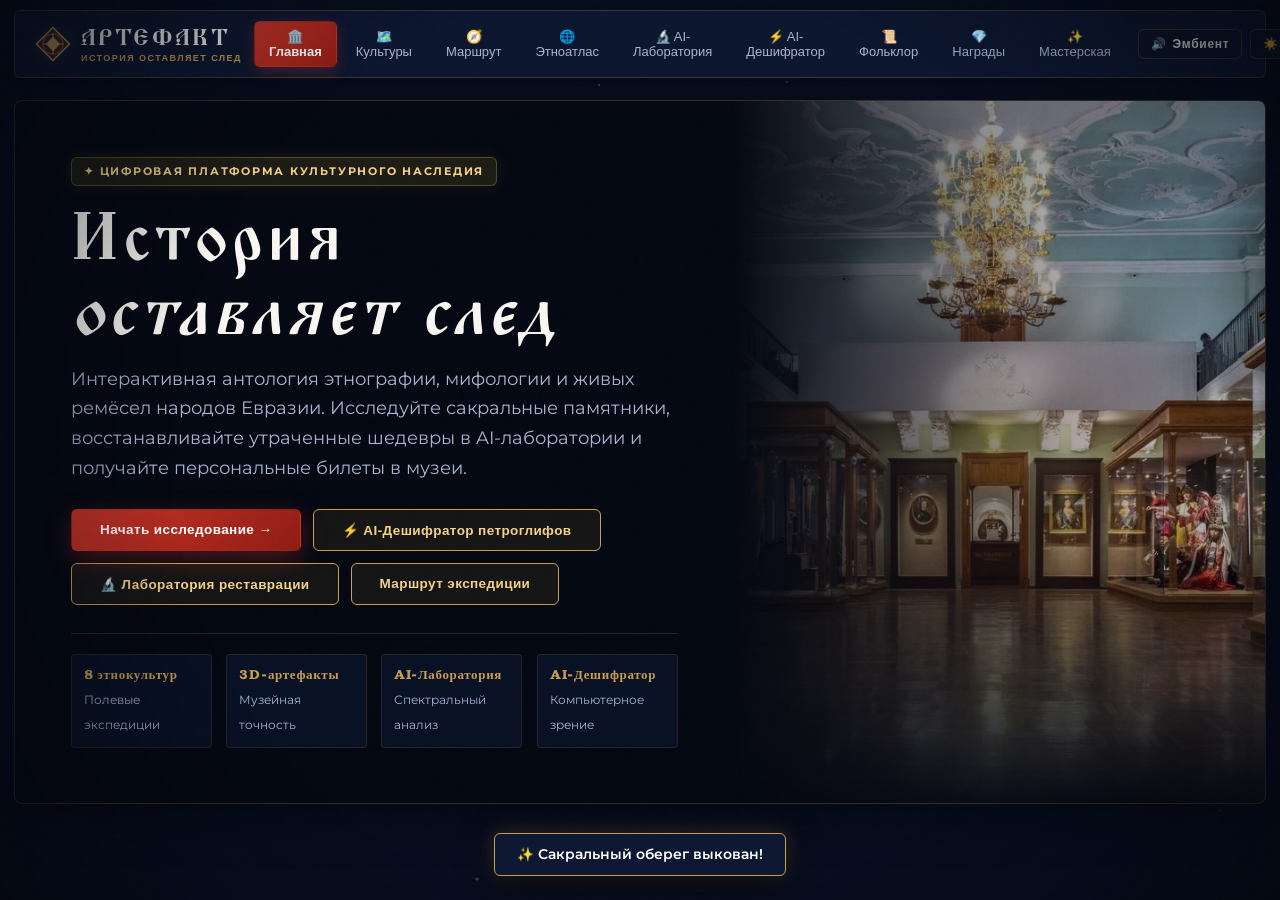
==== commit 043e4a62: "feat(archive-photos): add deeplink slider control & 24 Было/Стало comparison screenshots across all " ====
--- a/index.html
+++ b/index.html
@@ -5231,7 +5231,8 @@
         return {
           screenId,
           cultureId: params.get('cult'),
-          step: parseInt(params.get('step'), 10) || null
+          step: parseInt(params.get('step'), 10) || null,
+          ba: params.get('ba') !== null ? parseInt(params.get('ba'), 10) : null
         };
       }
 
@@ -5248,6 +5249,9 @@
           }
           if (parsed.step && parsed.step >= 1 && parsed.step <= 5) {
             switchQuestStep(parsed.step, false);
+          }
+          if (parsed.ba !== null && typeof setBaPercentage === 'function') {
+            setBaPercentage(parsed.ba);
           }
         }
 
@@ -5502,7 +5506,9 @@
 
         // Обновляем хэш без перезагрузки страницы
         if (window.location.hash.includes('quest')) {
-          history.replaceState({ screen: 'quest', cult: activeCultureId, step: activeQuestStep }, '', `#quest?cult=${activeCultureId}&step=${activeQuestStep}`);
+          const baMatch = window.location.hash.match(/[?&]ba=(\d+)/);
+          const baPart = baMatch ? `&ba=${baMatch[1]}` : '';
+          history.replaceState({ screen: 'quest', cult: activeCultureId, step: activeQuestStep }, '', `#quest?cult=${activeCultureId}&step=${activeQuestStep}${baPart}`);
         }
 
         if (shouldAudioClick) {
@@ -5581,20 +5587,21 @@
 
       // ========================================================================
       // 6. ИНТЕРАКТИВ ШАГА 1: СЛАЙДЕР «БЫЛО / СТАЛО» И ГОЛОС
-      // ========================================================================
+      function setBaPercentage(val) {
+        const clamped = Math.max(3, Math.min(97, parseFloat(val) || 50));
+        const stage = document.getElementById('beforeAfterStage');
+        const slider = document.getElementById('baRangeSliderControl');
+        if (stage) {
+          stage.style.setProperty('--slider-pos', clamped + '%');
+        }
+        if (slider) {
+          slider.value = clamped;
+        }
+      }
+
       const baStage = document.getElementById('beforeAfterStage');
       const baSlider = document.getElementById('baRangeSliderControl');
       const baLayer = document.getElementById('baArchiveLayerBox');
-
-      function setBaPercentage(val) {
-        const clamped = Math.max(3, Math.min(97, parseFloat(val) || 50));
-        if (baStage) {
-          baStage.style.setProperty('--slider-pos', clamped + '%');
-        }
-        if (baSlider) {
-          baSlider.value = clamped;
-        }
-      }
 
       if (baSlider) {
         baSlider.addEventListener('input', () => setBaPercentage(baSlider.value));
@@ -8608,6 +8615,9 @@
       }
       setupQuestCulture(initialCulture, false);
       switchQuestStep(initialStep, false);
+      if (initialRoute.ba !== null && typeof setBaPercentage === 'function') {
+        setBaPercentage(initialRoute.ba);
+      }
       renderCulturesCatalog();
       renderFolkloreAnthology();
       renderRelicsShelf(false);
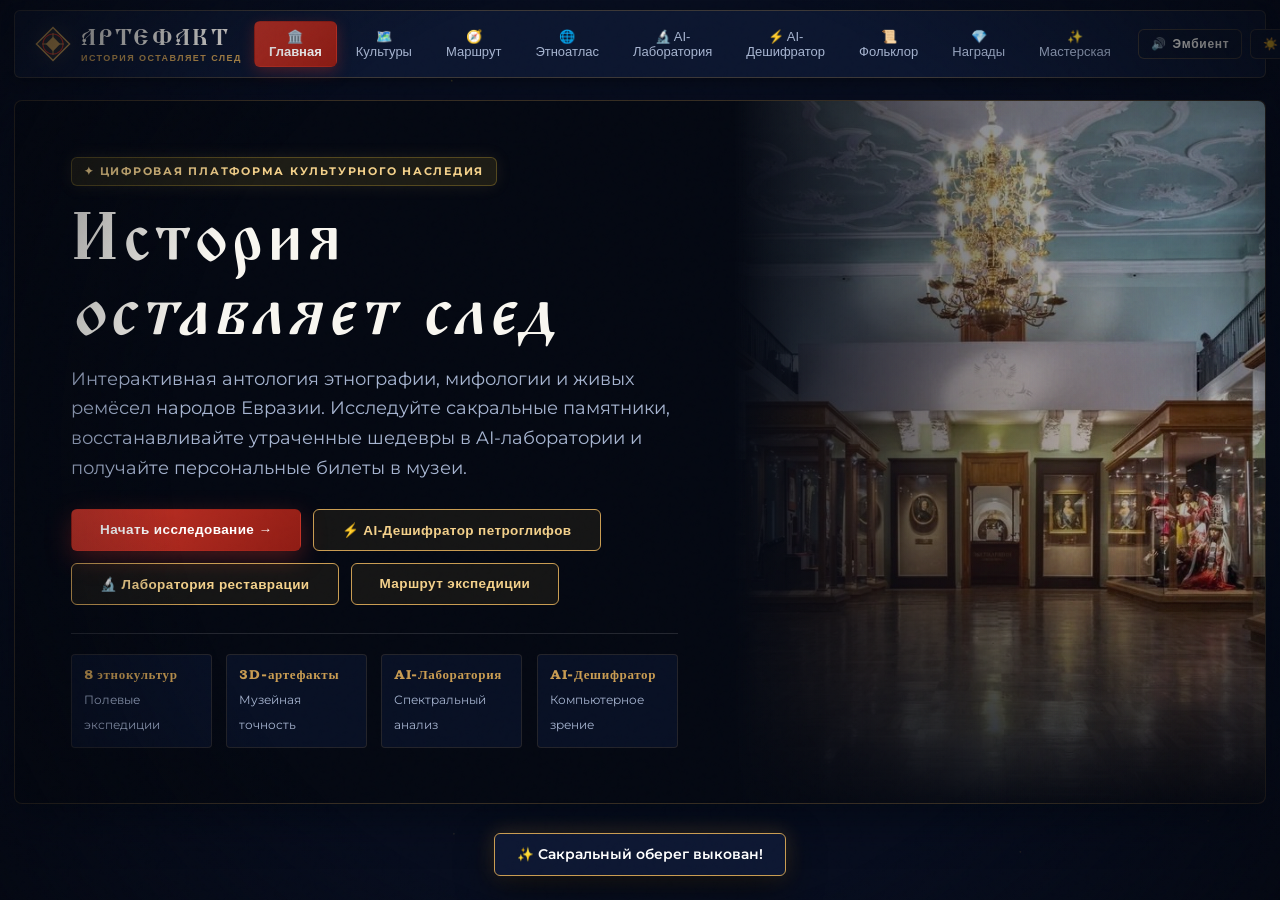
==== commit 880d5305: "fix(review): refine ba slider range to 3-97, add responsive provenance grid, robust query parsing, a" ====
--- a/index.html
+++ b/index.html
@@ -1205,6 +1205,28 @@
       border: 2px solid #fff;
       box-shadow: 0 0 14px var(--gold-glow);
       cursor: ew-resize;
+    }
+
+    .ba-provenance-card {
+      background: var(--bg-card);
+      border: 1px solid var(--border-gold-subtle);
+      border-radius: var(--radius-md);
+      padding: 14px;
+    }
+
+    .ba-provenance-grid {
+      display: grid;
+      grid-template-columns: 1fr 1fr;
+      gap: 12px;
+      margin-bottom: 10px;
+      font-size: 12px;
+    }
+
+    @media (max-width: 600px) {
+      .ba-provenance-grid {
+        grid-template-columns: 1fr;
+        gap: 8px;
+      }
     }
 
     /* ШАГ 2: ВИДЕО-БЛОК, KEN BURNS, ВОЛНОВАЯ ДОРОЖКА И ТАЙМКОДЫ */
@@ -2868,7 +2890,6 @@
             </div>
 
             <!-- Интерактивный слайдер «Было / Стало» с тач-свайпом -->
-            <!-- Интерактивный слайдер «Было / Стало» с тач-свайпом -->
             <div>
               <div class="before-after-stage" id="beforeAfterStage">
                 <img class="before-after-stage__bg-img" id="baModernImg" src="./images/tatarstan_modern.jpg" alt="Современный вид" />
@@ -2880,15 +2901,15 @@
                 <span class="ba-badge-pill ba-badge-pill--archive" data-i18n="q1_archive_tag">Архив XIX в.</span>
                 <span class="ba-badge-pill ba-badge-pill--modern" data-i18n="q1_modern_tag">Наши дни</span>
               </div>
-              <input type="range" class="slider-range-control" id="baRangeSliderControl" min="5" max="95" value="50" aria-label="Сравнение было и стало" />
+              <input type="range" class="slider-range-control" id="baRangeSliderControl" min="3" max="97" value="50" aria-label="Сравнение было и стало" />
               <div style="display:flex; justify-content:space-between; font-size:11px; color:var(--text-dim); margin-bottom:12px;">
                 <span data-i18n="q1_slider_left">← Потяните слайдер или коснитесь пальцем</span>
                 <span data-i18n="q1_slider_right">Архив vs Современность →</span>
               </div>
 
               <!-- Историческая аннотация и атрибуция архивной съемки -->
-              <div class="ba-provenance-card" id="baProvenanceCard" style="background:var(--bg-card); border:1px solid var(--border-gold-subtle); border-radius:var(--radius-md); padding:14px;">
-                <div style="display:grid; grid-template-columns:1fr 1fr; gap:12px; margin-bottom:10px; font-size:12px;">
+              <div class="ba-provenance-card" id="baProvenanceCard">
+                <div class="ba-provenance-grid">
                   <div style="border-left:3px solid var(--gold); padding-left:8px;">
                     <span style="display:block; color:var(--gold); font-weight:700; font-size:10px; text-transform:uppercase; letter-spacing:0.05em;" data-i18n="q1_archive_src_title">Архивное свидетельство:</span>
                     <strong id="baArchiveSrcLabel" style="color:var(--text-main); font-size:12px; display:block; margin-top:2px;"></strong>
@@ -5228,11 +5249,18 @@
         const [screenPart, queryPart] = clean.split('?');
         const screenId = screenPart || 'hero';
         const params = new URLSearchParams(queryPart || '');
+        const cult = params.get('cult') || params.get('culture');
+        const baRaw = params.get('ba');
+        let baVal = null;
+        if (baRaw !== null) {
+          const num = parseFloat(baRaw);
+          baVal = Number.isFinite(num) ? Math.max(3, Math.min(97, num)) : 50;
+        }
         return {
           screenId,
-          cultureId: params.get('cult'),
+          cultureId: cult,
           step: parseInt(params.get('step'), 10) || null,
-          ba: params.get('ba') !== null ? parseInt(params.get('ba'), 10) : null
+          ba: baVal
         };
       }
 
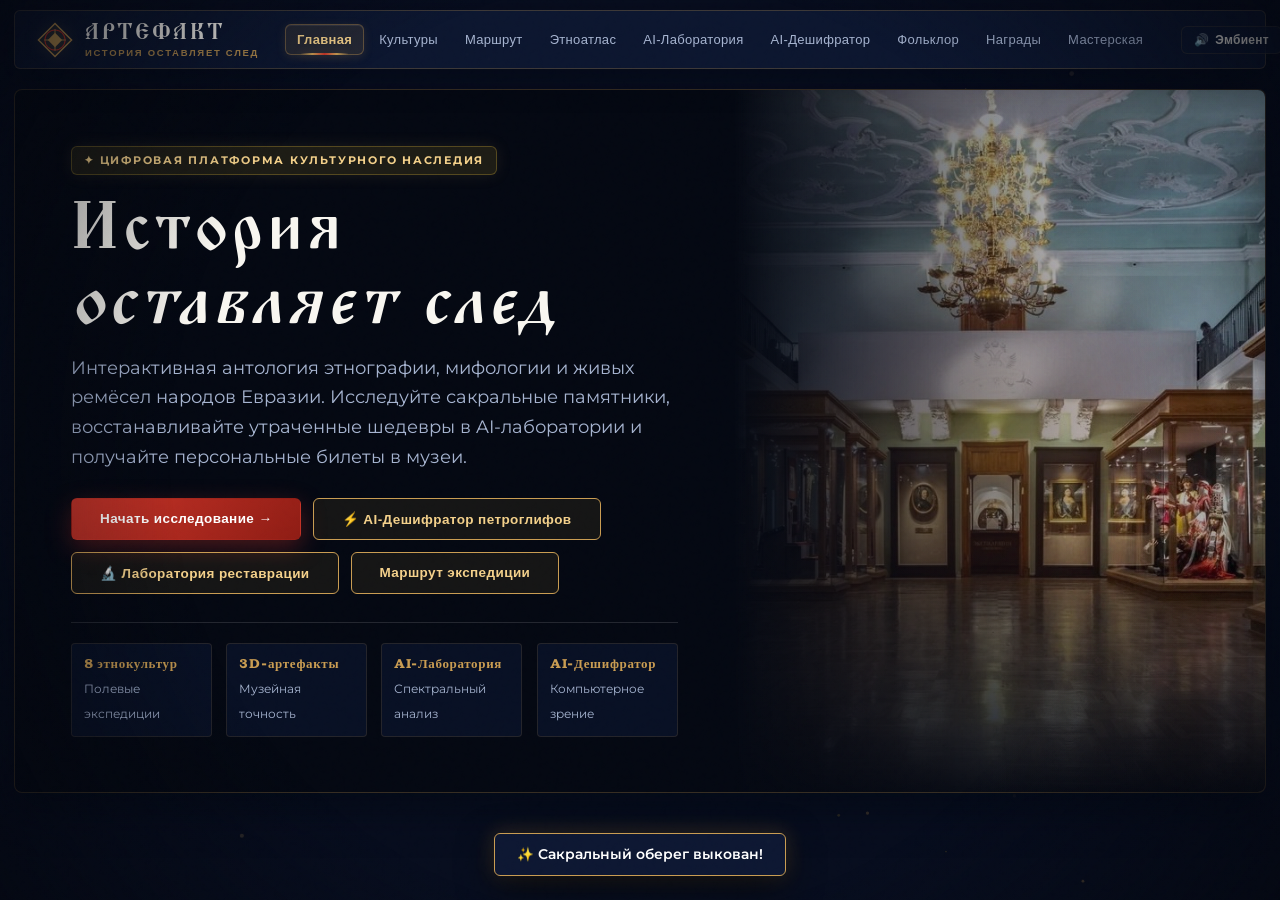
==== commit 3b9afdc7: "feat(layout): balance quest two-column widescreen layout with historical milestones and overhaul top" ====
--- a/index.html
+++ b/index.html
@@ -349,24 +349,25 @@
       display: flex;
       align-items: center;
       justify-content: space-between;
-      gap: 12px;
+      gap: 16px;
       background: var(--bg-glass);
-      backdrop-filter: blur(20px);
-      -webkit-backdrop-filter: blur(20px);
+      backdrop-filter: blur(24px);
+      -webkit-backdrop-filter: blur(24px);
       border: 1px solid var(--border-gold);
       border-radius: var(--radius-md);
-      padding: 10px 20px;
-      margin-bottom: 22px;
-      box-shadow: var(--shadow-sm);
+      padding: 10px 22px;
+      margin-bottom: 20px;
+      box-shadow: 0 8px 32px rgba(2, 6, 16, 0.45);
       position: sticky;
       top: calc(8px + var(--safe-top));
       z-index: 1100;
+      transition: var(--transition);
     }
 
     .brand-logo {
       display: flex;
       align-items: center;
-      gap: 10px;
+      gap: 12px;
       background: none;
       border: none;
       cursor: pointer;
@@ -374,96 +375,145 @@
       text-align: left;
       text-decoration: none;
       flex-shrink: 0;
+      min-width: 170px;
+      transition: var(--transition);
+      -webkit-tap-highlight-color: transparent;
+    }
+
+    .brand-logo:hover {
+      opacity: 0.95;
+      transform: translateY(-1px);
+    }
+
+    .brand-logo:hover .brand-logo__svg {
+      filter: drop-shadow(0 0 14px var(--gold));
     }
 
     .brand-logo__svg {
       width: 36px;
       height: 36px;
       flex-shrink: 0;
-      filter: drop-shadow(0 0 10px var(--gold-glow));
+      filter: drop-shadow(0 0 8px var(--gold-glow));
+      transition: filter 0.3s ease;
     }
 
     .brand-logo__title {
       font-family: var(--font-historical);
-      font-size: clamp(18px, 3.2vw, 24px);
-      letter-spacing: 0.1em;
+      font-size: clamp(19px, 2.6vw, 22px);
+      letter-spacing: 0.12em;
       color: var(--text-main);
       display: block;
-      line-height: 1;
+      line-height: 1.05;
+      font-weight: 500;
     }
 
     .brand-logo__tagline {
-      font-size: 9px;
-      letter-spacing: 0.16em;
+      font-size: 9.5px;
+      letter-spacing: 0.18em;
       text-transform: uppercase;
       color: var(--gold);
       display: block;
       margin-top: 3px;
-      font-weight: 700;
+      font-weight: 600;
+      opacity: 0.88;
     }
 
     .desktop-nav {
       display: flex;
       align-items: center;
-      gap: 4px;
+      justify-content: center;
+      gap: 3px;
+      flex: 1;
+      margin: 0 10px;
+      flex-wrap: nowrap;
     }
 
     .nav-btn {
+      position: relative;
       background: transparent;
       border: 1px solid transparent;
-      padding: 7px 14px;
+      padding: 7px 11px;
       border-radius: var(--radius-pill);
       font-size: 13px;
       font-weight: 500;
+      letter-spacing: 0.025em;
       color: var(--text-muted);
       cursor: pointer;
       transition: var(--transition);
       display: inline-flex;
       align-items: center;
-      gap: 6px;
+      justify-content: center;
+      white-space: nowrap;
+      text-decoration: none;
+      -webkit-tap-highlight-color: transparent;
     }
 
     .nav-btn:hover {
-      color: var(--text-main);
-      background: rgba(255, 255, 255, 0.06);
+      color: var(--gold-light);
+      background: rgba(201, 156, 82, 0.08);
+      border-color: rgba(201, 156, 82, 0.20);
+      text-shadow: 0 0 12px var(--gold-glow);
     }
 
     .nav-btn.is-active {
-      background: linear-gradient(135deg, var(--ruby) 0%, var(--ruby-dark) 100%);
-      color: #fff;
+      background: rgba(201, 156, 82, 0.13);
+      border-color: rgba(201, 156, 82, 0.38);
+      color: var(--gold-light);
       font-weight: 600;
-      box-shadow: 0 4px 14px var(--ruby-glow);
+      box-shadow: 0 2px 10px rgba(201, 156, 82, 0.15), inset 0 1px 0 rgba(255, 255, 255, 0.08);
+    }
+
+    .nav-btn.is-active::after {
+      content: '';
+      position: absolute;
+      bottom: -1px;
+      left: 18%;
+      right: 18%;
+      height: 2px;
+      background: linear-gradient(90deg, transparent, var(--gold), var(--ruby), var(--gold), transparent);
+      border-radius: 2px;
+      box-shadow: 0 0 8px var(--gold-glow);
     }
 
     .header-actions {
       display: flex;
       align-items: center;
       gap: 8px;
+      flex-shrink: 0;
     }
 
     .action-chip {
-      background: var(--bg-surface);
-      border: 1px solid var(--border-gold);
+      background: rgba(14, 25, 51, 0.70);
+      border: 1px solid var(--border-gold-subtle);
       color: var(--text-main);
-      padding: 7px 12px;
+      padding: 6px 12px;
       border-radius: var(--radius-pill);
       font-size: 12px;
       font-weight: 600;
+      letter-spacing: 0.02em;
       cursor: pointer;
       display: inline-flex;
       align-items: center;
       gap: 6px;
       transition: var(--transition);
       -webkit-tap-highlight-color: transparent;
-    }
-
-        #langToggleBtn {
+      backdrop-filter: blur(8px);
+    }
+
+    .action-chip .chip-label {
+      font-weight: 600;
+    }
+
+    #langToggleBtn {
       min-width: 58px;
       justify-content: center;
       gap: 5px;
     }
+
     .action-chip:hover {
       border-color: var(--gold);
+      background: rgba(201, 156, 82, 0.12);
+      color: var(--gold-light);
       box-shadow: 0 0 12px var(--gold-glow);
       transform: translateY(-1px);
     }
@@ -594,6 +644,43 @@
       color: var(--gold);
     }
 
+    html[data-theme="cream"] .top-header {
+      box-shadow: 0 8px 32px rgba(45, 32, 16, 0.08);
+    }
+
+    html[data-theme="cream"] .nav-btn:hover {
+      color: var(--gold-light);
+      background: rgba(122, 75, 18, 0.08);
+      border-color: rgba(122, 75, 18, 0.22);
+      text-shadow: none;
+    }
+
+    html[data-theme="cream"] .nav-btn.is-active {
+      background: rgba(122, 75, 18, 0.10);
+      border-color: rgba(122, 75, 18, 0.35);
+      color: var(--gold);
+      box-shadow: 0 2px 8px rgba(122, 75, 18, 0.12);
+    }
+
+    html[data-theme="cream"] .action-chip {
+      background: rgba(255, 253, 249, 0.85);
+      border-color: var(--border-gold-subtle);
+      color: var(--text-main);
+    }
+
+    html[data-theme="cream"] .action-chip:hover {
+      border-color: var(--gold);
+      background: rgba(122, 75, 18, 0.08);
+      color: var(--gold);
+      box-shadow: 0 2px 10px rgba(122, 75, 18, 0.12);
+    }
+
+    html[data-theme="cream"] .milestone-year {
+      background: rgba(122, 75, 18, 0.12);
+      border-color: rgba(122, 75, 18, 0.3);
+      color: var(--gold);
+    }
+
     .heading-display {
       font-family: var(--font-historical);
       font-size: var(--font-size-display);
@@ -1027,13 +1114,30 @@
     /* ==========================================================================
        7. МАРШРУТ ЭКСПЕДИЦИИ (СТЕППЕР ШАГОВ 01–05)
        ========================================================================== */
+    #screen-quest .content-canvas {
+      padding: clamp(18px, 2.5vw, 30px);
+      margin-bottom: 20px;
+    }
+
+    #screen-quest .gold-badge {
+      margin-bottom: 10px;
+    }
+
+    #screen-quest .heading-section {
+      margin-bottom: 8px;
+    }
+
+    #screen-quest .lead-paragraph {
+      margin-bottom: 12px;
+    }
+
     .stepper-header-bar {
       display: flex;
       align-items: center;
       justify-content: space-between;
       gap: 12px;
-      padding-bottom: 18px;
-      margin-bottom: 26px;
+      padding-bottom: 12px;
+      margin-bottom: 18px;
       border-bottom: 1px solid var(--border-gold);
       flex-wrap: wrap;
     }
@@ -1078,14 +1182,122 @@
     .split-layout-2col {
       display: grid;
       grid-template-columns: 1.15fr 0.85fr;
-      gap: 32px;
+      gap: 28px;
+      align-items: start;
+    }
+
+    /* Летопись эпох / Хронология культурных вех (Шаг 1) */
+    .quest-milestones-card {
+      background: var(--bg-card);
+      border: 1px solid var(--border-gold-subtle);
+      border-radius: var(--radius-md);
+      padding: 15px 16px;
+      margin-bottom: 16px;
+      box-shadow: inset 0 1px 0 rgba(255, 255, 255, 0.04);
+    }
+
+    .quest-milestones-header {
+      display: flex;
       align-items: center;
+      justify-content: space-between;
+      gap: 8px;
+      padding-bottom: 8px;
+      margin-bottom: 11px;
+      border-bottom: 1px dashed var(--border-gold-subtle);
+    }
+
+    .quest-milestones-badge {
+      font-size: 11px;
+      font-weight: 700;
+      letter-spacing: 0.12em;
+      text-transform: uppercase;
+      color: var(--gold);
+    }
+
+    .quest-milestones-sub {
+      font-size: 11px;
+      color: var(--text-dim);
+    }
+
+    .quest-milestones-timeline {
+      display: flex;
+      flex-direction: column;
+      gap: 12px;
+    }
+
+    .milestone-item {
+      display: flex;
+      gap: 12px;
+      align-items: flex-start;
+      position: relative;
+    }
+
+    .milestone-marker {
+      display: flex;
+      flex-direction: column;
+      align-items: center;
+      width: 14px;
+      flex-shrink: 0;
+      padding-top: 3px;
+    }
+
+    .milestone-dot {
+      width: 8px;
+      height: 8px;
+      border-radius: 50%;
+      background: var(--gold);
+      box-shadow: 0 0 6px var(--gold-glow);
+      flex-shrink: 0;
+    }
+
+    .milestone-connector {
+      width: 1px;
+      flex: 1;
+      min-height: 24px;
+      background: linear-gradient(180deg, var(--gold) 0%, rgba(201, 156, 82, 0.2) 100%);
+      margin-top: 3px;
+    }
+
+    .milestone-content {
+      flex: 1;
+      min-width: 0;
+    }
+
+    .milestone-year-row {
+      display: flex;
+      align-items: baseline;
+      gap: 8px;
+      flex-wrap: wrap;
+    }
+
+    .milestone-year {
+      font-size: 11.5px;
+      font-weight: 700;
+      color: var(--gold-light);
+      background: rgba(201, 156, 82, 0.12);
+      border: 1px solid rgba(201, 156, 82, 0.25);
+      padding: 1px 6px;
+      border-radius: 3px;
+      letter-spacing: 0.04em;
+    }
+
+    .milestone-title {
+      font-size: 12.5px;
+      color: var(--text-main);
+      font-weight: 600;
+    }
+
+    .milestone-desc {
+      font-size: 11.5px;
+      color: var(--text-dim);
+      margin-top: 2px;
+      line-height: 1.5;
     }
 
     /* ШАГ 1: БЫЛО / СТАЛО */
     .before-after-stage {
       position: relative;
-      height: clamp(280px, 42vh, 440px);
+      height: clamp(260px, 34vh, 370px);
       border-radius: var(--radius-md);
       overflow: hidden;
       border: 2px solid var(--border-gold);
@@ -1185,7 +1397,7 @@
 
     .slider-range-control {
       width: 100%;
-      margin: 18px 0 10px;
+      margin: 12px 0 6px;
       -webkit-appearance: none;
       appearance: none;
       height: 6px;
@@ -1211,15 +1423,15 @@
       background: var(--bg-card);
       border: 1px solid var(--border-gold-subtle);
       border-radius: var(--radius-md);
-      padding: 14px;
+      padding: 10px 12px;
     }
 
     .ba-provenance-grid {
       display: grid;
       grid-template-columns: 1fr 1fr;
-      gap: 12px;
-      margin-bottom: 10px;
-      font-size: 12px;
+      gap: 10px;
+      margin-bottom: 6px;
+      font-size: 11.5px;
     }
 
     @media (max-width: 600px) {
@@ -2687,15 +2899,15 @@
 
       <!-- Десктопное меню -->
       <nav class="desktop-nav" aria-label="Основное меню">
-        <button class="nav-btn is-active" data-route="hero" data-i18n="nav_hero">🏛️ Главная</button>
-        <button class="nav-btn" data-route="cultures" data-i18n="nav_cultures">🗺️ Культуры</button>
-        <button class="nav-btn" data-route="quest" data-i18n="nav_quest">🧭 Маршрут</button>
-        <button class="nav-btn" data-route="atlas" data-i18n="nav_atlas">🌐 Этноатлас</button>
-        <button class="nav-btn" data-route="restorer" data-i18n="nav_restorer">🔬 AI-Лаборатория</button>
-        <button class="nav-btn" data-route="decipherer" data-i18n="nav_decipherer">⚡ AI-Дешифратор</button>
-        <button class="nav-btn" data-route="folklore" data-i18n="nav_folklore">📜 Фольклор</button>
-        <button class="nav-btn" data-route="collection" data-i18n="nav_collection">💎 Награды</button>
-        <button class="nav-btn" data-route="workshop" data-i18n="nav_workshop">✨ Мастерская</button>
+        <button class="nav-btn is-active" data-route="hero" data-i18n="nav_hero">Главная</button>
+        <button class="nav-btn" data-route="cultures" data-i18n="nav_cultures">Культуры</button>
+        <button class="nav-btn" data-route="quest" data-i18n="nav_quest">Маршрут</button>
+        <button class="nav-btn" data-route="atlas" data-i18n="nav_atlas">Этноатлас</button>
+        <button class="nav-btn" data-route="restorer" data-i18n="nav_restorer">AI-Лаборатория</button>
+        <button class="nav-btn" data-route="decipherer" data-i18n="nav_decipherer">AI-Дешифратор</button>
+        <button class="nav-btn" data-route="folklore" data-i18n="nav_folklore">Фольклор</button>
+        <button class="nav-btn" data-route="collection" data-i18n="nav_collection">Награды</button>
+        <button class="nav-btn" data-route="workshop" data-i18n="nav_workshop">Мастерская</button>
       </nav>
 
       <!-- Действия: Звук, Тема, Режим телефона, Меню -->
@@ -2732,15 +2944,15 @@
       <div class="brand-logo" style="margin-bottom: 20px;">
         <span class="brand-logo__title" data-i18n="brand_title">АРТЕФАКТ</span>
       </div>
-      <button class="nav-btn is-active" data-route="hero" data-i18n="nav_hero">🏛️ Главная</button>
-      <button class="nav-btn" data-route="cultures" data-i18n="nav_cultures">🗺️ Культуры народов</button>
-      <button class="nav-btn" data-route="quest" data-i18n="nav_quest">🧭 Маршрут экспедиции</button>
-      <button class="nav-btn" data-route="atlas" data-i18n="nav_atlas">🌐 Интерактивный этноатлас</button>
-      <button class="nav-btn" data-route="restorer" data-i18n="nav_restorer">🔬 AI-Лаборатория реставрации</button>
-      <button class="nav-btn" data-route="decipherer" data-i18n="nav_decipherer">⚡ AI-Дешифратор петроглифов</button>
-      <button class="nav-btn" data-route="folklore" data-i18n="nav_folklore">📜 Антология фольклора</button>
-      <button class="nav-btn" data-route="collection" data-i18n="nav_collection">💎 Витрина реликвий</button>
-      <button class="nav-btn" data-route="workshop" data-i18n="nav_workshop">✨ ИИ-мастерская оберегов</button>
+      <button class="nav-btn is-active" data-route="hero" data-i18n="nav_hero">Главная</button>
+      <button class="nav-btn" data-route="cultures" data-i18n="nav_cultures">Культуры</button>
+      <button class="nav-btn" data-route="quest" data-i18n="nav_quest">Маршрут</button>
+      <button class="nav-btn" data-route="atlas" data-i18n="nav_atlas">Этноатлас</button>
+      <button class="nav-btn" data-route="restorer" data-i18n="nav_restorer">AI-Лаборатория</button>
+      <button class="nav-btn" data-route="decipherer" data-i18n="nav_decipherer">AI-Дешифратор</button>
+      <button class="nav-btn" data-route="folklore" data-i18n="nav_folklore">Фольклор</button>
+      <button class="nav-btn" data-route="collection" data-i18n="nav_collection">Награды</button>
+      <button class="nav-btn" data-route="workshop" data-i18n="nav_workshop">Мастерская</button>
       <div style="margin-top: 18px; padding-top: 14px; border-top: 1px solid var(--border-gold-subtle);">
         <button class="action-chip" id="mobileDrawerLangBtn" style="width: 100%; justify-content: center; gap: 8px;">
           <span>🌐</span>
@@ -2867,19 +3079,30 @@
                 Перекрёсток цивилизаций Востока и Запада, великое наследие Волжской Булгарии, виртуозная кожаная мозаика и поэзия древнего урмана.
               </p>
 
-              <div style="background:var(--bg-card); border:1px solid var(--border-gold-subtle); padding:16px; border-radius:var(--radius-md); margin-bottom:20px;">
-                <div style="display:flex; justify-content:space-between; align-items:center; margin-bottom:10px;">
+              <div style="background:var(--bg-card); border:1px solid var(--border-gold-subtle); padding:13px 15px; border-radius:var(--radius-md); margin-bottom:14px;">
+                <div style="display:flex; justify-content:space-between; align-items:center; margin-bottom:8px;">
                   <strong style="color:var(--gold); font-size:13px;" data-i18n="q1_greeting_lbl">Живое традиционное приветствие:</strong>
-                  <button class="action-chip" id="voiceGreetingSpeakerBtn" style="background:var(--ruby); border-color:var(--ruby); color:#fff;">
+                  <button class="action-chip" id="voiceGreetingSpeakerBtn" style="background:var(--ruby); border-color:var(--ruby); color:#fff; padding:5px 10px;">
                     <span>🗣️</span> <span id="voiceGreetingBtnText" data-i18n="q1_listen_btn">Слушать голос</span>
                   </button>
                 </div>
-                <p id="voiceGreetingQuoteText" style="font-style:italic; font-family:var(--font-editorial); font-size:18px; color:var(--text-main);">
+                <p id="voiceGreetingQuoteText" style="font-style:italic; font-family:var(--font-editorial); font-size:17px; color:var(--text-main); margin:0;">
                   «Исәнмесез! Рәхим итегез!»
                 </p>
               </div>
 
-              <div style="display:flex; gap:12px; flex-wrap:wrap;">
+              <!-- Карточка хронологии культурных вех / экспедиционных эпох -->
+              <div class="quest-milestones-card" id="questMilestonesCard">
+                <div class="quest-milestones-header">
+                  <span class="quest-milestones-badge">✦ <span data-i18n="q1_milestones_badge">Летопись эпох</span></span>
+                  <span class="quest-milestones-sub" data-i18n="q1_milestones_sub">Ключевые вехи наследия</span>
+                </div>
+                <div class="quest-milestones-timeline" id="questMilestonesTimeline">
+                  <!-- Генерируется динамически через setupQuestCulture -->
+                </div>
+              </div>
+
+              <div style="display:flex; gap:12px; flex-wrap:wrap; margin-top:14px;">
                 <button class="btn-action btn-action--ruby" onclick="switchQuestStep(2)">
                   <span data-i18n="q1_next_btn">Смотреть сказание и кино →</span>
                 </button>
@@ -2902,7 +3125,7 @@
                 <span class="ba-badge-pill ba-badge-pill--modern" data-i18n="q1_modern_tag">Наши дни</span>
               </div>
               <input type="range" class="slider-range-control" id="baRangeSliderControl" min="3" max="97" value="50" aria-label="Сравнение было и стало" />
-              <div style="display:flex; justify-content:space-between; font-size:11px; color:var(--text-dim); margin-bottom:12px;">
+              <div style="display:flex; justify-content:space-between; font-size:11px; color:var(--text-dim); margin-bottom:8px;">
                 <span data-i18n="q1_slider_left">← Потяните слайдер или коснитесь пальцем</span>
                 <span data-i18n="q1_slider_right">Архив vs Современность →</span>
               </div>
@@ -2921,7 +3144,7 @@
                     <span id="baModernSrcMeta" style="color:var(--text-dim); font-size:11px; display:block; margin-top:1px;"></span>
                   </div>
                 </div>
-                <p id="baHistoricalAnnotationText" style="font-size:12px; line-height:1.55; color:var(--text-dim); margin:0; border-top:1px dashed var(--border-gold-subtle); padding-top:8px;"></p>
+                <p id="baHistoricalAnnotationText" style="font-size:11.5px; line-height:1.45; color:var(--text-dim); margin:0; border-top:1px dashed var(--border-gold-subtle); padding-top:6px;"></p>
               </div>
             </div>
           </div>
@@ -4757,7 +4980,12 @@
             symbols: 'Сердцевина татарского узора — «Тюльпан» (символ весеннего возрождения и плодородия) и трилистник («Өчьяпрак»), означающий связь предков, живых и будущих поколений.',
             words: '«Мөң» — глубинное душевное состояние гармонии с миром; «Ичиги» — узорные сапоги с мозаикой из сафьяна; «Урман» — священный вековой лес.',
             rituals: 'Праздник плуга «Сабантуй»: обряд сбора вышитых полотенец («Сөлге җыю»). Лучшее полотенце с казанским тюльпаном вручалось главному батыру национальной борьбы куреш.'
-          }
+          },
+          milestones: [
+            { year: "1552 г.", title: "Основание белокаменной башни", desc: "Возведение Спасской башни зодчим Постником Яковлевым" },
+            { year: "1894 г.", title: "Часы и летопись М. Дмитриева", desc: "Установка часов с вращающимся циферблатом и фотофиксация Кремля" },
+            { year: "2023 г.", title: "Реставрация ЮНЕСКО и музей", desc: "Научная реставрация с открытием музейного яруса башни" }
+          ]
         },
 
         pomorye: {
@@ -4824,7 +5052,12 @@
             symbols: 'Красные мезенские кони символизируют восходящее солнце, уточки — закат и покой океана, а солярные кресты — маяки веры.',
             words: '«Карбас» — мореходная поморская ладья; «Козули» — обрядовые ржаные пряники; «Баить» — сказывать старинные былины нараспев.',
             rituals: 'Проводы карбасов на промысел: выпекание семейных козуль и установка обетного резного креста на утесе при спасении из ледяного плена.'
-          }
+          },
+          milestones: [
+            { year: "XII–XIV вв.", title: "Освоение Беломорья и карбас", desc: "Зарождение поморского судостроения без единого гвоздя" },
+            { year: "1904 г.", title: "Экспедиция Н. Шабунина", desc: "Фольклорно-этнографическая фиксация поморских промыслов и ладей" },
+            { year: "2020 г.", title: "Возрождение поморской верфи", desc: "Традиционное деревянное судостроение и сохранение карбасов" }
+          ]
         },
 
         yakutia: {
@@ -4891,7 +5124,12 @@
             symbols: 'Лировидный узор «көҕүөр ойуу» — образ ростка, пробивающего мерзлоту; девятивершинная коновязь сэргэ как мировая ось.',
             words: '«Олонхо» — богатырский эпос; «Ысыах» — праздник встречи солнца; «Хомус» — варган, имитирующий звуки природы; «Чорон» — кумысный кубок.',
             rituals: 'Праздник Ысыах в день летнего солнцестояния: хоровод осуохай, объединяющий сотни людей в едином круге жизни, и обряд кропления огня кумысом.'
-          }
+          },
+          milestones: [
+            { year: "XIII–XIV вв.", title: "Заселение долины Туймаада", desc: "Формирование эпической традиции Олонхо и праздника Ысыах" },
+            { year: "1894–1896 гг.", title: "Экспедиция В. Иохельсона", desc: "Сибиряковская экспедиция МАЭ РАН: фиксация балаганов и сэргэ" },
+            { year: "2005 г.", title: "Шедевр ЮНЕСКО и Ус Хатын", desc: "Признание эпоса Олонхо шедевром нематериального наследия человечества" }
+          ]
         },
 
         caucasus: {
@@ -4958,7 +5196,12 @@
             symbols: 'Орнамент «мархарай» (заросль) символизирует неиссякаемую жизнь, а ветвь «тутта» — процветание рода и чистоту горного источника.',
             words: '«Мучал» — свадебный водоносный кувшин; «Зирихгеран» — древнее персидское имя Кубачи («кольчужники»); «Нарты» — герои древнего эпоса.',
             rituals: 'Свадебный обряд: невеста с кувшином мучал отправляется к святому горному источнику, испрашивая изобилия и мира новому дому.'
-          }
+          },
+          milestones: [
+            { year: "VI в.", title: "Цитадель Нарын-Кала", desc: "Возведение сасанидской каменной твердыни на перепутье Шёлкового пути" },
+            { year: "1871 г.", title: "Первые научные обмеры", desc: "Академическая экспедиция и фиксация древних дербентских стен" },
+            { year: "2003 г.", title: "Всемирное наследие ЮНЕСКО", desc: "Включение цитадели и исторической части Дербента в список ЮНЕСКО" }
+          ]
         },
 
         altai: {
@@ -5025,7 +5268,12 @@
             symbols: 'Священные ленты «кыйра / дьалама» на перевалах; солярные петроглифы урочища Калбак-Таш и сакральные образы пазырыкского звериного стиля.',
             words: '«Кай» — горловое пение; «Кайчы» — народный рапсод; «Ээзи» — священный дух места; «Уч-Сумер» — Трехглавая Белуха.',
             rituals: 'Повязывание лент дьялама на перевале при восходящей луне: произнесение алкыша (благопожелания) роду, земле и небу, окуривание юрты можжевельником (арчыном).'
-          }
+          },
+          milestones: [
+            { year: "V–III вв. до н.э.", title: "Пазырыкская культура скифов", desc: "Курганные сокровища, петроглифы и сакрализация Белухи" },
+            { year: "1914 г.", title: "Экспедиция братьев Троновых", desc: "Первое покорение Белухи и научное описание ледника Геблера" },
+            { year: "1998 г.", title: "Золотые горы Алтая в ЮНЕСКО", desc: "Международное признание природного и духовного заповедника Алтая" }
+          ]
         },
 
         kamchatka: {
@@ -5092,7 +5340,12 @@
             symbols: 'Образ Ворона олицетворяет созидание и память стихий; солярные круги из бисера и кожи нерпы символизируют возвращение солнца после полярной пурги.',
             words: '«Кутх» — первопредок и владыка неба; «Кухлянка» — двухслойная оленья парка; «Алхалалалай» — праздник благодарения и очищения.',
             rituals: 'Праздник Алхалалалай: ритуальное очищение через березовые кольца, обряд «кормления вулканов» и непрерывный танец под ритмы бубна яяр.'
-          }
+          },
+          milestones: [
+            { year: "До XVII в.", title: "Традиции ительменов и коряков", desc: "Сакральные обряды почитания духов огнедышащих вулканов" },
+            { year: "1740 г.", title: "Экспедиция Витуса Беринга", desc: "Основание Петропавловской гавани Второй Камчатской экспедицией" },
+            { year: "1996 г.", title: "Вулканы Камчатки в ЮНЕСКО", desc: "Признание мирового значения природного и этнокультурного наследия" }
+          ]
         },
 
         kazakhstan: {
@@ -5159,7 +5412,12 @@
             symbols: 'Спиральный роговой мотив «кошкар-муйиз» — знак благословения скота, достатка и неиссякаемой жизненной энергии степи.',
             words: '«Кюй» — музыкальная повесть на домбре; «Шанырак» — купол юрты, семейная реликвия; «Текемет» — войлочный ковер.',
             rituals: 'Обряд «Шашу» (осыпание сладостями на радостное событие) и весенний праздник Наурыз с приготовлением ритуального наурыз-коже.'
-          }
+          },
+          milestones: [
+            { year: "1389–1405 гг.", title: "Мавзолей Ходжи Ахмеда Ясави", desc: "Возведение шедевра тимуридской архитектуры в Туркестане" },
+            { year: "1902–1905 гг.", title: "Первые обмеры и фотосъемка", desc: "Археологические изыскания и фотохроника изразцовой майолики" },
+            { year: "2003 г.", title: "Первый объект ЮНЕСКО в Казахстане", desc: "Включение мавзолея Ясави в список всемирного культурного наследия" }
+          ]
         },
 
         uzbekistan: {
@@ -5226,7 +5484,12 @@
             symbols: 'Плод граната («анор») символизирует изобилие и благословение потомства, бирюзовый цвет куполов — отражение чистого неба над пустыней Кызылкум.',
             words: '«Икат / Хан-атлас» — ткань с плывущим облачным узором; «Сюзане» — настенное вышитое панно; «Ганч» — резной алебастр.',
             rituals: 'Праздничное приготовление плова в гигантском чугунном казане и обряд дарения вышитого тюбетейки-дуппи дорогому гостю.'
-          }
+          },
+          milestones: [
+            { year: "1417–1420 гг.", title: "Медресе Улугбека на Регистане", desc: "Центр науки и астрономии эпохи Восточного Ренессанса в Самарканде" },
+            { year: "1911 г.", title: "Фотолетопись Прокудина-Горского", desc: "Пионерская цветная съемка архитектурного ансамбля и падающего минарета" },
+            { year: "2001 г.", title: "Самарканд — перекрёсток культур", desc: "Включение ансамбля площади Регистан во всемирное наследие ЮНЕСКО" }
+          ]
         }
       };
 
@@ -5436,6 +5699,26 @@
         if (modSrcMeta) modSrcMeta.textContent = data.modernDate || '';
         const histAnno = document.getElementById('baHistoricalAnnotationText');
         if (histAnno) histAnno.textContent = data.historicalAnnotation || '';
+
+        // Обновление таймлайна исторических вех (Шаг 1)
+        const milestonesBox = document.getElementById('questMilestonesTimeline');
+        if (milestonesBox && data.milestones) {
+          milestonesBox.innerHTML = data.milestones.map((m, idx) => `
+            <div class="milestone-item">
+              <div class="milestone-marker">
+                <span class="milestone-dot"></span>
+                ${idx < data.milestones.length - 1 ? '<span class="milestone-connector"></span>' : ''}
+              </div>
+              <div class="milestone-content">
+                <div class="milestone-year-row">
+                  <span class="milestone-year font-slab">${m.year}</span>
+                  <strong class="milestone-title">${m.title}</strong>
+                </div>
+                <p class="milestone-desc">${m.desc}</p>
+              </div>
+            </div>
+          `).join('');
+        }
 
         // Шаг 2: Видео и Миф
         const posterImg = document.getElementById('videoPlayerPosterImg');
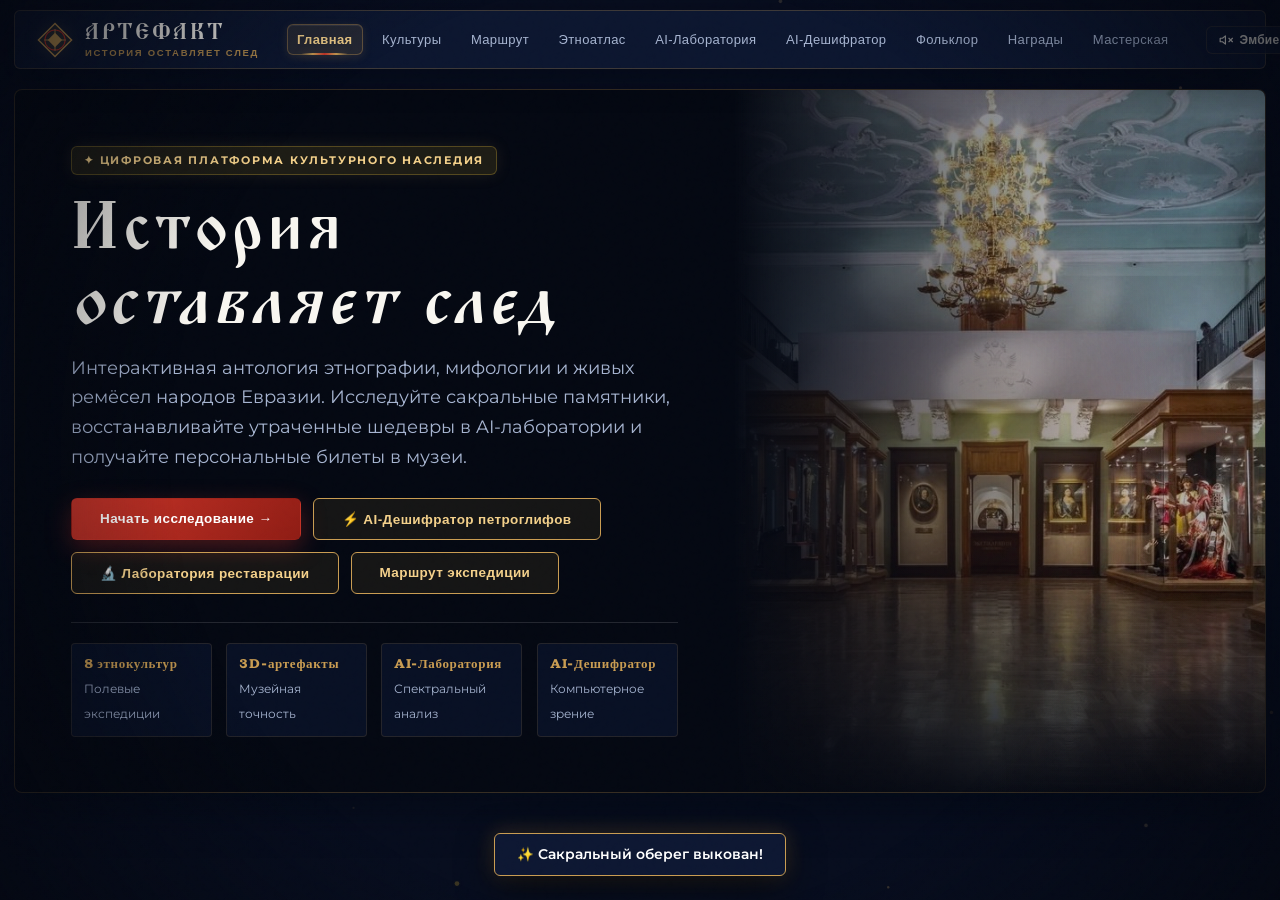
==== commit e738b12f: "fix(header-layout): eliminate bottom-nav/action emojis, tune widescreen column balance, and refine n" ====
--- a/index.html
+++ b/index.html
@@ -422,9 +422,9 @@
       display: flex;
       align-items: center;
       justify-content: center;
-      gap: 3px;
+      gap: clamp(4px, 0.75vw, 10px);
       flex: 1;
-      margin: 0 10px;
+      margin: 0 12px;
       flex-wrap: nowrap;
     }
 
@@ -432,11 +432,11 @@
       position: relative;
       background: transparent;
       border: 1px solid transparent;
-      padding: 7px 11px;
+      padding: 7px clamp(8px, 0.7vw, 12px);
       border-radius: var(--radius-pill);
       font-size: 13px;
       font-weight: 500;
-      letter-spacing: 0.025em;
+      letter-spacing: 0.03em;
       color: var(--text-muted);
       cursor: pointer;
       transition: var(--transition);
@@ -502,6 +502,21 @@
 
     .action-chip .chip-label {
       font-weight: 600;
+    }
+
+    .chip-svg-icon {
+      flex-shrink: 0;
+      stroke: currentColor;
+      display: inline-block;
+      vertical-align: middle;
+      transition: stroke 0.2s ease, transform 0.2s ease;
+    }
+
+    #soundIconSymbol, #themeIconSymbol {
+      display: inline-flex;
+      align-items: center;
+      justify-content: center;
+      flex-shrink: 0;
     }
 
     #langToggleBtn {
@@ -1191,7 +1206,7 @@
       background: var(--bg-card);
       border: 1px solid var(--border-gold-subtle);
       border-radius: var(--radius-md);
-      padding: 15px 16px;
+      padding: 16px 18px;
       margin-bottom: 16px;
       box-shadow: inset 0 1px 0 rgba(255, 255, 255, 0.04);
     }
@@ -1288,16 +1303,16 @@
     }
 
     .milestone-desc {
-      font-size: 11.5px;
+      font-size: 12px;
       color: var(--text-dim);
-      margin-top: 2px;
-      line-height: 1.5;
+      margin-top: 3px;
+      line-height: 1.48;
     }
 
     /* ШАГ 1: БЫЛО / СТАЛО */
     .before-after-stage {
       position: relative;
-      height: clamp(260px, 34vh, 370px);
+      height: clamp(250px, 31vh, 335px);
       border-radius: var(--radius-md);
       overflow: hidden;
       border: 2px solid var(--border-gold);
@@ -1612,7 +1627,7 @@
     /* ШАГ 3: ЛУПА И АРХЕОЛОГИЧЕСКИЙ КВИЗ (60 FPS С GPU TRANSLATE3D) */
     .loupe-inspect-stage {
       position: relative;
-      height: clamp(260px, 38vh, 400px);
+      height: clamp(280px, 44vh, 480px);
       border-radius: var(--radius-md);
       overflow: hidden;
       border: 1px solid var(--border-gold);
@@ -2785,7 +2800,17 @@
     .bottom-nav-item .bnav-icon {
       font-size: 19px;
       line-height: 1;
+      display: flex;
+      align-items: center;
+      justify-content: center;
       transition: transform 0.2s cubic-bezier(0.175, 0.885, 0.32, 1.275);
+    }
+
+    .bnav-svg-icon {
+      width: 19px;
+      height: 19px;
+      stroke: var(--text-dim);
+      transition: stroke 0.2s ease, transform 0.2s ease;
     }
 
     .bottom-nav-item .bnav-label {
@@ -2805,6 +2830,14 @@
     .bottom-nav-item.is-active .bnav-icon {
       transform: translateY(-2px) scale(1.15);
       filter: drop-shadow(0 0 6px var(--gold-glow));
+    }
+
+    .bottom-nav-item.is-active .bnav-svg-icon {
+      stroke: var(--gold-light);
+    }
+
+    html[data-theme="cream"] .bottom-nav-item.is-active .bnav-svg-icon {
+      stroke: var(--gold);
     }
 
     /* ==========================================================================
@@ -2912,23 +2945,27 @@
 
       <!-- Действия: Звук, Тема, Режим телефона, Меню -->
       <div class="header-actions">
-        <button class="action-chip" id="ambientToggleBtn" title="Включить атмосферный звук">
-          <span id="soundIconSymbol">🔊</span>
+        <button class="action-chip" id="ambientToggleBtn" title="Включить атмосферный звук" aria-label="Включить атмосферный звук">
+          <span id="soundIconSymbol">
+            <svg class="chip-svg-icon" width="14" height="14" viewBox="0 0 24 24" fill="none" stroke="currentColor" stroke-width="2" stroke-linecap="round" stroke-linejoin="round"><polygon points="11 5 6 9 2 9 2 15 6 15 11 19 11 5"></polygon><line x1="23" y1="9" x2="17" y2="15"></line><line x1="17" y1="9" x2="23" y2="15"></line></svg>
+          </span>
           <span class="chip-label" id="soundLabelText">Эмбиент</span>
         </button>
 
-        <button class="action-chip" id="themeToggleBtn" title="Переключить тему оформления">
-          <span id="themeIconSymbol">☀️</span>
+        <button class="action-chip" id="themeToggleBtn" title="Переключить тему оформления" aria-label="Переключить тему оформления">
+          <span id="themeIconSymbol">
+            <svg class="chip-svg-icon" width="14" height="14" viewBox="0 0 24 24" fill="none" stroke="currentColor" stroke-width="2" stroke-linecap="round" stroke-linejoin="round"><circle cx="12" cy="12" r="5"></circle><line x1="12" y1="12" x2="12" y2="3"></line><line x1="12" y1="21" x2="12" y2="23"></line><line x1="4.22" y1="4.22" x2="5.64" y2="5.64"></line><line x1="18.36" y1="18.36" x2="19.78" y2="19.78"></line><line x1="1" y1="12" x2="3" y2="12"></line><line x1="21" y1="12" x2="23" y2="12"></line><line x1="4.22" y1="19.78" x2="5.64" y2="18.36"></line><line x1="18.36" y1="5.64" x2="19.78" y2="4.22"></line></svg>
+          </span>
           <span class="chip-label" id="themeLabelText" data-i18n="theme_light">Светлая</span>
         </button>
 
         <button class="action-chip" id="langToggleBtn" title="Сменить язык / Switch language (RU / EN)" aria-label="Сменить язык">
-          <span>🌐</span>
+          <svg class="chip-svg-icon" width="14" height="14" viewBox="0 0 24 24" fill="none" stroke="currentColor" stroke-width="2" stroke-linecap="round" stroke-linejoin="round"><circle cx="12" cy="12" r="10"></circle><line x1="2" y1="12" x2="22" y2="12"></line><path d="M12 2a15.3 15.3 0 0 1 4 10 15.3 15.3 0 0 1-4 10 15.3 15.3 0 0 1-4-10 15.3 15.3 0 0 1 4-10z"></path></svg>
           <span class="chip-label" id="langLabelText" data-i18n="lang_btn_lbl">EN</span>
         </button>
 
-        <button class="action-chip" id="mobilePreviewToggleBtn" title="Эмуляция экрана мобильного">
-          <span>📱</span>
+        <button class="action-chip" id="mobilePreviewToggleBtn" title="Эмуляция экрана мобильного" aria-label="Эмуляция экрана мобильного">
+          <svg class="chip-svg-icon" width="13" height="13" viewBox="0 0 24 24" fill="none" stroke="currentColor" stroke-width="2" stroke-linecap="round" stroke-linejoin="round"><rect x="5" y="2" width="14" height="20" rx="2" ry="2"></rect><line x1="12" y1="18" x2="12.01" y2="18"></line></svg>
           <span class="chip-label" id="viewModeLabelText" data-i18n="view_mode">Вид</span>
         </button>
 
@@ -2955,7 +2992,7 @@
       <button class="nav-btn" data-route="workshop" data-i18n="nav_workshop">Мастерская</button>
       <div style="margin-top: 18px; padding-top: 14px; border-top: 1px solid var(--border-gold-subtle);">
         <button class="action-chip" id="mobileDrawerLangBtn" style="width: 100%; justify-content: center; gap: 8px;">
-          <span>🌐</span>
+          <svg class="chip-svg-icon" width="16" height="16" viewBox="0 0 24 24" fill="none" stroke="currentColor" stroke-width="2" stroke-linecap="round" stroke-linejoin="round"><circle cx="12" cy="12" r="10"></circle><line x1="2" y1="12" x2="22" y2="12"></line><path d="M12 2a15.3 15.3 0 0 1 4 10 15.3 15.3 0 0 1-4 10 15.3 15.3 0 0 1-4-10 15.3 15.3 0 0 1 4-10z"></path></svg>
           <span id="mobileDrawerLangLabel" data-i18n="lang_drawer_lbl">Language: English (EN)</span>
         </button>
       </div>
@@ -3083,7 +3120,7 @@
                 <div style="display:flex; justify-content:space-between; align-items:center; margin-bottom:8px;">
                   <strong style="color:var(--gold); font-size:13px;" data-i18n="q1_greeting_lbl">Живое традиционное приветствие:</strong>
                   <button class="action-chip" id="voiceGreetingSpeakerBtn" style="background:var(--ruby); border-color:var(--ruby); color:#fff; padding:5px 10px;">
-                    <span>🗣️</span> <span id="voiceGreetingBtnText" data-i18n="q1_listen_btn">Слушать голос</span>
+                    <svg class="chip-svg-icon" width="13" height="13" viewBox="0 0 24 24" fill="none" stroke="currentColor" stroke-width="2" stroke-linecap="round" stroke-linejoin="round"><polygon points="11 5 6 9 2 9 2 15 6 15 11 19 11 5"></polygon><path d="M15.54 8.46a5 5 0 0 1 0 7.07"></path></svg> <span id="voiceGreetingBtnText" data-i18n="q1_listen_btn">Слушать голос</span>
                   </button>
                 </div>
                 <p id="voiceGreetingQuoteText" style="font-style:italic; font-family:var(--font-editorial); font-size:17px; color:var(--text-main); margin:0;">
@@ -4342,23 +4379,33 @@
   <nav class="mobile-bottom-nav" id="mobileBottomBarNav" aria-label="Мобильная навигация">
     <div class="bottom-nav-grid">
       <button class="bottom-nav-item is-active" data-route="hero">
-        <span class="bnav-icon">🏛️</span>
+        <span class="bnav-icon">
+          <svg class="bnav-svg-icon" width="20" height="20" viewBox="0 0 24 24" fill="none" stroke="currentColor" stroke-width="1.8" stroke-linecap="round" stroke-linejoin="round"><path d="M3 21h18M3 10h18M5 10v11M9 10v11M15 10v11M19 10v11M12 3l9 7H3l9-7z"/></svg>
+        </span>
         <span class="bnav-label" data-i18n="bnav_hero">Главная</span>
       </button>
       <button class="bottom-nav-item" data-route="cultures">
-        <span class="bnav-icon">🗺️</span>
+        <span class="bnav-icon">
+          <svg class="bnav-svg-icon" width="20" height="20" viewBox="0 0 24 24" fill="none" stroke="currentColor" stroke-width="1.8" stroke-linecap="round" stroke-linejoin="round"><polygon points="1 6 1 22 8 18 16 22 23 18 23 2 16 6 8 2 1 6"></polygon><line x1="8" y1="2" x2="8" y2="18"></line><line x1="16" y1="6" x2="16" y2="22"></line></svg>
+        </span>
         <span class="bnav-label" data-i18n="bnav_cultures">Культуры</span>
       </button>
       <button class="bottom-nav-item" data-route="quest">
-        <span class="bnav-icon">🧭</span>
+        <span class="bnav-icon">
+          <svg class="bnav-svg-icon" width="20" height="20" viewBox="0 0 24 24" fill="none" stroke="currentColor" stroke-width="1.8" stroke-linecap="round" stroke-linejoin="round"><circle cx="12" cy="12" r="10"></circle><polygon points="16.24 7.76 14.12 14.12 7.76 16.24 9.88 9.88 16.24 7.76"></polygon></svg>
+        </span>
         <span class="bnav-label" data-i18n="bnav_quest">Маршрут</span>
       </button>
       <button class="bottom-nav-item" data-route="folklore">
-        <span class="bnav-icon">📜</span>
+        <span class="bnav-icon">
+          <svg class="bnav-svg-icon" width="20" height="20" viewBox="0 0 24 24" fill="none" stroke="currentColor" stroke-width="1.8" stroke-linecap="round" stroke-linejoin="round"><path d="M19 17V5a2 2 0 0 0-2-2H4"></path><path d="M8 21h12a2 2 0 0 0 2-2v-2H10a2 2 0 0 0-2 2v2z"></path><path d="M4 19a2 2 0 0 1-2-2V7a2 2 0 0 1 2-2h15"></path></svg>
+        </span>
         <span class="bnav-label" data-i18n="bnav_folklore">Фольклор</span>
       </button>
       <button class="bottom-nav-item" data-route="collection">
-        <span class="bnav-icon">💎</span>
+        <span class="bnav-icon">
+          <svg class="bnav-svg-icon" width="20" height="20" viewBox="0 0 24 24" fill="none" stroke="currentColor" stroke-width="1.8" stroke-linecap="round" stroke-linejoin="round"><polygon points="6 3 18 3 22 9 12 22 2 9 6 3"></polygon><line x1="2" y1="9" x2="22" y2="9"></line><line x1="12" y1="22" x2="7" y2="9"></line><line x1="12" y1="22" x2="17" y2="9"></line></svg>
+        </span>
         <span class="bnav-label" data-i18n="bnav_collection">Награды</span>
       </button>
     </div>
@@ -8071,12 +8118,28 @@
       // ========================================================================
       // 13. УПРАВЛЕНИЕ ТЕМОЙ, ЭМБИЕНТОМ И МОБИЛЬНЫМ МЕНЮ
       // ========================================================================
+      function updateSoundIcon(isActive) {
+        const symbol = document.getElementById('soundIconSymbol');
+        if (!symbol) return;
+        symbol.innerHTML = isActive
+          ? `<svg class="chip-svg-icon" width="14" height="14" viewBox="0 0 24 24" fill="none" stroke="currentColor" stroke-width="2" stroke-linecap="round" stroke-linejoin="round"><polygon points="11 5 6 9 2 9 2 15 6 15 11 19 11 5"></polygon><path d="M15.54 8.46a5 5 0 0 1 0 7.07"></path><path d="M19.07 4.93a10 10 0 0 1 0 14.14"></path></svg>`
+          : `<svg class="chip-svg-icon" width="14" height="14" viewBox="0 0 24 24" fill="none" stroke="currentColor" stroke-width="2" stroke-linecap="round" stroke-linejoin="round"><polygon points="11 5 6 9 2 9 2 15 6 15 11 19 11 5"></polygon><line x1="23" y1="9" x2="17" y2="15"></line><line x1="17" y1="9" x2="23" y2="15"></line></svg>`;
+      }
+
+      function updateThemeIcon(theme) {
+        const symbol = document.getElementById('themeIconSymbol');
+        if (!symbol) return;
+        symbol.innerHTML = (theme === 'dark')
+          ? `<svg class="chip-svg-icon" width="14" height="14" viewBox="0 0 24 24" fill="none" stroke="currentColor" stroke-width="2" stroke-linecap="round" stroke-linejoin="round"><circle cx="12" cy="12" r="5"></circle><line x1="12" y1="1" x2="12" y2="3"></line><line x1="12" y1="21" x2="12" y2="23"></line><line x1="4.22" y1="4.22" x2="5.64" y2="5.64"></line><line x1="18.36" y1="18.36" x2="19.78" y2="19.78"></line><line x1="1" y1="12" x2="3" y2="12"></line><line x1="21" y1="12" x2="23" y2="12"></line><line x1="4.22" y1="19.78" x2="5.64" y2="18.36"></line><line x1="18.36" y1="5.64" x2="19.78" y2="4.22"></line></svg>`
+          : `<svg class="chip-svg-icon" width="14" height="14" viewBox="0 0 24 24" fill="none" stroke="currentColor" stroke-width="2" stroke-linecap="round" stroke-linejoin="round"><path d="M21 12.79A9 9 0 1 1 11.21 3 7 7 0 0 0 21 12.79z"></path></svg>`;
+      }
+
       const ambientBtn = document.getElementById('ambientToggleBtn');
       if (ambientBtn) {
         ambientBtn.addEventListener('click', () => {
           AudioEngine.toggleAmbient((isActive) => {
             const isEn = (window.I18N && window.I18N.getLang && window.I18N.getLang() === 'en');
-            document.getElementById('soundIconSymbol').textContent = isActive ? '🔊' : '🔈';
+            updateSoundIcon(isActive);
             document.getElementById('soundLabelText').textContent = isActive ? (isEn ? 'Playing' : 'Играет') : (isEn ? 'Ambient' : 'Эмбиент');
             triggerToast(isEn
               ? (isActive ? 'Ambient sound enabled' : 'Ambient sound muted')
@@ -8092,7 +8155,7 @@
           const currentTheme = html.getAttribute('data-theme') || 'dark';
           const newTheme = (currentTheme === 'dark') ? 'cream' : 'dark';
           html.setAttribute('data-theme', newTheme);
-          document.getElementById('themeIconSymbol').textContent = (newTheme === 'dark') ? '☀️' : '🌙';
+          updateThemeIcon(newTheme);
           const isEn = (window.I18N && window.I18N.getLang && window.I18N.getLang() === 'en');
           document.getElementById('themeLabelText').textContent = (newTheme === 'dark') ? (isEn ? 'Light' : 'Светлая') : (isEn ? 'Dark' : 'Тёмная');
           triggerHaptic('light');
@@ -8163,18 +8226,20 @@
           pAudio.textContent = isPetroAudioActive ? (lang === 'en' ? '🔔 Active' : '🔔 Включен') : (lang === 'en' ? '🔕 Muted' : '🔕 Выключен');
         }
 
-        // Update sound label
+        // Update sound label & icon
         const sndLbl = document.getElementById('soundLabelText');
         if (sndLbl) {
           const isPlaying = AudioEngine && AudioEngine.isAmbientPlaying && AudioEngine.isAmbientPlaying();
           sndLbl.textContent = isPlaying ? (lang === 'en' ? 'Playing' : 'Играет') : (lang === 'en' ? 'Ambient' : 'Эмбиент');
-        }
-
-        // Update theme label
+          updateSoundIcon(isPlaying);
+        }
+
+        // Update theme label & icon
         const thmLbl = document.getElementById('themeLabelText');
         if (thmLbl) {
           const currentTheme = document.documentElement.getAttribute('data-theme') || 'dark';
           thmLbl.textContent = (currentTheme === 'dark') ? (lang === 'en' ? 'Light' : 'Светлая') : (lang === 'en' ? 'Dark' : 'Тёмная');
+          updateThemeIcon(currentTheme);
         }
 
         // Update view label
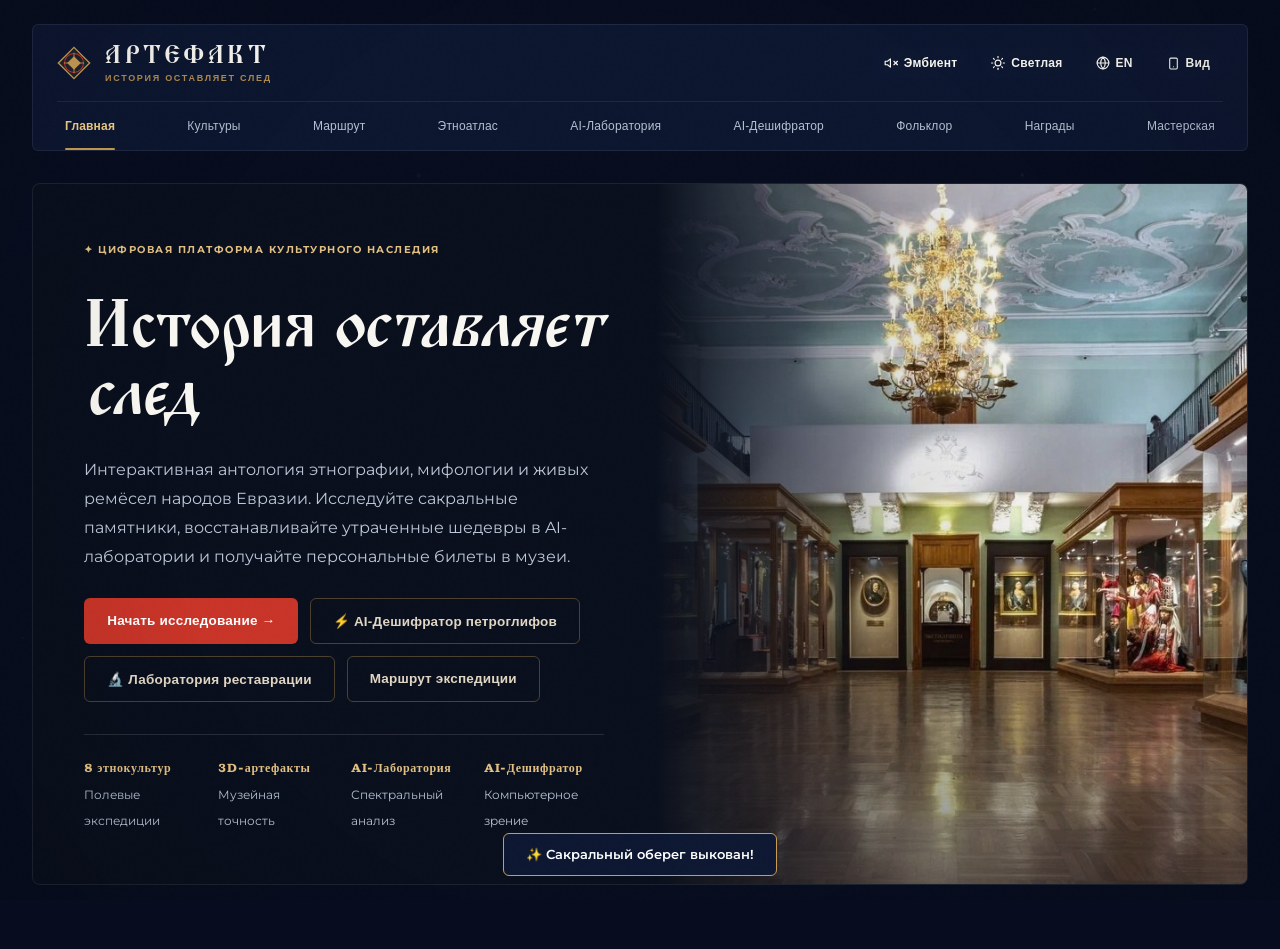
==== commit e0ea5e74: "style: refine museum layouts and fix expedition navigation" ====
--- a/index.html
+++ b/index.html
@@ -2903,6 +2903,7 @@
       }
     }
   </style>
+  <link rel="stylesheet" href="./visual-refresh.css" />
 </head>
 
 <body>
@@ -3116,7 +3117,7 @@
                 Перекрёсток цивилизаций Востока и Запада, великое наследие Волжской Булгарии, виртуозная кожаная мозаика и поэзия древнего урмана.
               </p>
 
-              <div style="background:var(--bg-card); border:1px solid var(--border-gold-subtle); padding:13px 15px; border-radius:var(--radius-md); margin-bottom:14px;">
+              <div class="greeting-panel" style="background:var(--bg-card); border:1px solid var(--border-gold-subtle); padding:13px 15px; border-radius:var(--radius-md); margin-bottom:14px;">
                 <div style="display:flex; justify-content:space-between; align-items:center; margin-bottom:8px;">
                   <strong style="color:var(--gold); font-size:13px;" data-i18n="q1_greeting_lbl">Живое традиционное приветствие:</strong>
                   <button class="action-chip" id="voiceGreetingSpeakerBtn" style="background:var(--ruby); border-color:var(--ruby); color:#fff; padding:5px 10px;">
@@ -3258,32 +3259,16 @@
 
         <!-- ПОДЭКРАН ШАГ 3: АРХЕОЛОГИЧЕСКАЯ ЛУПА И КВИЗ -->
         <div class="quest-step-subview" id="questStepSub3" style="display:none;">
-          <div class="split-layout-2col">
-            <div>
+          <div class="split-layout-2col quiz-workspace">
+            <div class="quiz-questions">
               <span class="gold-badge" data-i18n="q3_badge">Шаг 03 · Испытание этнографа</span>
               <h3 class="heading-section" style="font-size:var(--font-size-h2);" data-i18n="q3_heading">Найди след мастера</h3>
               <p class="lead-paragraph" id="quizInstructionText">
                 Перед вами подлинный памятник традиционного мастерства. Используйте сенсорную лупу, чтобы изучить фрагменты ткани и идентифицировать канонический элемент узора.
               </p>
 
-              <!-- Индикатор фиксации сакрального следа -->
-              <div id="loupeDiscoveryStatusBanner" style="display:none; background:rgba(201,156,82,0.14); border:1px solid var(--gold); padding:9px 14px; border-radius:var(--radius-sm); margin-bottom:12px; font-size:12px; color:var(--gold-light);">
-                ✦ <strong>Сакральный след зафиксирован:</strong> Изучите бугорчатую филигрань и каплевидные пальметты.
-              </div>
-
-              <div class="quiz-options-grid" id="quizOrnamentCards">
-                <!-- Варианты ответов генерируются динамически -->
-              </div>
-
-              <div id="quizFeedbackMessage" style="min-height:24px; font-size:13.5px; font-weight:600; margin-bottom:14px;"></div>
-
-              <button class="btn-action btn-action--ruby" id="verifyQuizChoiceBtn">
-                <span data-i18n="q3_verify_btn">Проверить гипотезу ✓</span>
-              </button>
-            </div>
-
             <!-- Интерактивная зона с сенсорной лупой -->
-            <div>
+            <div class="quiz-inspection">
               <div class="loupe-inspect-stage" id="loupeStageContainer" role="region" aria-label="Интерактивный холст сенсорной лупы. Водите курсором или пальцем для исследования артефакта" tabindex="0">
                 <img id="loupeCanvasImage" src="./images/v666_45.png" alt="Старинный артефакт в высоком разрешении" />
                 <div class="lens-pointer" id="loupeLensPointer">
@@ -3298,6 +3283,23 @@
                 ✦ Водите пальцем или курсором по холсту для фиксации сакрального фрагмента (удерживайте 1 сек)
               </p>
             </div>
+              <!-- Индикатор фиксации сакрального следа -->
+              <div id="loupeDiscoveryStatusBanner" style="display:none; background:rgba(201,156,82,0.14); border:1px solid var(--gold); padding:9px 14px; border-radius:var(--radius-sm); margin-bottom:12px; font-size:12px; color:var(--gold-light);">
+                ✦ <strong>Сакральный след зафиксирован:</strong> Изучите бугорчатую филигрань и каплевидные пальметты.
+              </div>
+
+              <div class="quiz-options-grid" id="quizOrnamentCards">
+                <!-- Варианты ответов генерируются динамически -->
+              </div>
+
+              <div id="quizFeedbackMessage" style="min-height:24px; font-size:13.5px; font-weight:600; margin-bottom:14px;"></div>
+
+              <button class="btn-action btn-action--ruby" id="verifyQuizChoiceBtn">
+                <span data-i18n="q3_verify_btn">Проверить гипотезу ✓</span>
+              </button>
+            </div>
+
+
           </div>
         </div>
 
@@ -5634,21 +5636,10 @@
           window.scrollTo({ top: 0, behavior: 'smooth' });
         };
 
-        // Поддержка View Transitions API
-        if (document.startViewTransition) {
-          try {
-            const vt = document.startViewTransition(updateDOM);
-            if (vt) {
-              if (vt.ready) vt.ready.catch(() => {});
-              if (vt.finished) vt.finished.catch(() => {});
-              if (vt.updateCallbackDone) vt.updateCallbackDone.catch(() => {});
-            }
-          } catch (e) {
-            updateDOM();
-          }
-        } else {
-          updateDOM();
-        }
+        // Commit navigation synchronously: a delayed view-transition callback
+        // could close a newly opened drawer during rapid mobile navigation.
+        // The existing screen CSS supplies the short visual transition.
+        updateDOM();
 
         // Обновление URL хэша и истории браузера (поддержка кнопки «Назад» и свайпов)
         if (isUserNavigation) {
@@ -5849,6 +5840,7 @@
       window.setupQuestCulture = setupQuestCulture;
 
       function switchQuestStep(stepNum, shouldAudioClick = true) {
+        if (!Number.isInteger(stepNum) || stepNum < 1 || stepNum > 5) return;
         // При смене шага экспедиции диктор умолкает
         AudioEngine.stopSpeech();
         triggerHaptic('light');
@@ -5860,13 +5852,25 @@
 
         document.querySelectorAll('#questStepperPillsGroup .step-pill-btn').forEach(btn => {
           btn.classList.toggle('is-active', parseInt(btn.dataset.step, 10) === stepNum);
+          if (parseInt(btn.dataset.step, 10) === stepNum) {
+            btn.setAttribute('aria-current', 'step');
+            const strip = btn.parentElement;
+            requestAnimationFrame(() => {
+              strip.scrollTo({ left: Math.max(0, btn.offsetLeft - strip.offsetLeft - 12), behavior: 'auto' });
+            });
+          } else {
+            btn.removeAttribute('aria-current');
+          }
         });
 
         // Обновляем хэш без перезагрузки страницы
-        if (window.location.hash.includes('quest')) {
+        if (shouldAudioClick && window.location.hash.startsWith('#quest')) {
           const baMatch = window.location.hash.match(/[?&]ba=(\d+)/);
           const baPart = baMatch ? `&ba=${baMatch[1]}` : '';
-          history.replaceState({ screen: 'quest', cult: activeCultureId, step: activeQuestStep }, '', `#quest?cult=${activeCultureId}&step=${activeQuestStep}${baPart}`);
+          const nextHash = `#quest?cult=${activeCultureId}&step=${activeQuestStep}${baPart}`;
+          if (window.location.hash !== nextHash) {
+            history.pushState({ screen: 'quest', cult: activeCultureId, step: activeQuestStep }, '', nextHash);
+          }
         }
 
         if (shouldAudioClick) {
@@ -8269,6 +8273,7 @@
         openDrawerBtn.addEventListener('click', () => {
           const isOpen = drawerMenu.classList.toggle('is-open');
           openDrawerBtn.setAttribute('aria-expanded', isOpen ? 'true' : 'false');
+          if (isOpen && closeDrawerBtn) closeDrawerBtn.focus();
           triggerHaptic('light');
           AudioEngine.playUiClick();
         });
@@ -8278,6 +8283,7 @@
         closeDrawerBtn.addEventListener('click', () => {
           drawerMenu.classList.remove('is-open');
           if (openDrawerBtn) openDrawerBtn.setAttribute('aria-expanded', 'false');
+          if (openDrawerBtn) openDrawerBtn.focus();
           triggerHaptic('light');
           AudioEngine.playUiClick();
         });
@@ -8287,6 +8293,13 @@
         if (e.key === 'Escape' && drawerMenu && drawerMenu.classList.contains('is-open')) {
           drawerMenu.classList.remove('is-open');
           if (openDrawerBtn) openDrawerBtn.setAttribute('aria-expanded', 'false');
+          if (openDrawerBtn) openDrawerBtn.focus();
+        }
+        if (e.key === 'Tab' && drawerMenu && drawerMenu.classList.contains('is-open')) {
+          const focusable = Array.from(drawerMenu.querySelectorAll('button, a[href], input, [tabindex="0"]')).filter(el => el.getClientRects().length);
+          const first = focusable[0], last = focusable[focusable.length - 1];
+          if (e.shiftKey && document.activeElement === first) { e.preventDefault(); last.focus(); }
+          if (!e.shiftKey && document.activeElement === last) { e.preventDefault(); first.focus(); }
         }
       });
 
@@ -8979,7 +8992,7 @@
       window.addEventListener('hashchange', () => {
         AudioEngine.stopSpeech();
         const hash = window.location.hash.replace('#', '');
-        if (hash) routeTo(hash, true);
+        if (hash) routeTo(hash, false);
       });
 
       const initialRoute = parseRouteHash(window.location.hash);
--- a/visual-refresh.css
+++ b/visual-refresh.css
@@ -0,0 +1,336 @@
+/* Visual refresh, 2026-11-07. Content, image assets and audio are unchanged.
+   Remove this stylesheet and revert the accompanying layout/routing commit to roll back. */
+:root {
+  --max-w: 1480px;
+  --text-muted: #b5bfd1;
+  --text-dim: #9caac1;
+  --shadow-sm: none;
+  --shadow-md: none;
+  --shadow-lg: none;
+  --font-size-body: 15px;
+  --font-size-lead: clamp(15px, 1.25vw, 18px);
+  --font-size-h1: clamp(32px, 3.7vw, 52px);
+}
+html[data-theme="cream"] {
+  --text-muted: #465166;
+  --text-dim: #566176;
+  --shadow-sm: none;
+  --shadow-md: none;
+  --shadow-lg: none;
+}
+body { line-height: 1.65; }
+.app-viewport { padding: 24px 32px 64px; }
+.app-vignette-overlay { opacity: .14; }
+.app-grain-overlay { opacity: .018; }
+.ambient-gold-dust-canvas { opacity: .18; }
+.top-header {
+  display: grid;
+  grid-template-columns: minmax(0, 1fr) auto;
+  gap: 0 24px;
+  padding: 0 24px;
+  margin-bottom: 32px;
+  top: calc(10px + var(--safe-top));
+  background: var(--bg-glass);
+  border: 1px solid var(--border-light);
+  border-radius: 6px;
+  box-shadow: none !important;
+  transition: background-color .2s;
+}
+.brand-logo { min-width: 0; min-height: 76px; gap: 14px; }
+.brand-logo__title { font-size: 25px; letter-spacing: .14em; }
+.brand-logo__tagline { font-size: 9px; letter-spacing: .19em; }
+.brand-logo__svg { filter: none; width: 34px; height: 34px; }
+.brand-logo:hover { transform: none; }
+.header-actions { grid-column: 2; grid-row: 1; gap: 8px; }
+.top-header .action-chip {
+  min-height: 40px;
+  background: transparent;
+  border-color: transparent;
+  padding: 8px 12px;
+  box-shadow: none;
+  font-size: 12px;
+}
+.top-header .action-chip:hover { background: var(--bg-card-hover); transform: none; }
+.top-header .chip-label { display: inline; }
+.desktop-nav {
+  grid-column: 1 / -1;
+  grid-row: 2;
+  justify-content: space-between;
+  gap: 0;
+  min-width: 0;
+  margin: 0;
+  border-top: 1px solid var(--border-light);
+}
+.desktop-nav .nav-btn {
+  min-height: 48px;
+  padding: 10px 8px;
+  border: 0;
+  border-radius: 0;
+  letter-spacing: .015em;
+  font-size: 12px;
+  background: transparent !important;
+  box-shadow: none !important;
+  text-shadow: none;
+}
+.desktop-nav .nav-btn.is-active { color: var(--gold-light); }
+.desktop-nav .nav-btn.is-active::after {
+  left: 8px; right: 8px; bottom: 0;
+  height: 2px; background: var(--gold); box-shadow: none;
+}
+.mobile-burger-btn { border-color: var(--border-light); border-radius: 4px; }
+.mobile-drawer { z-index: 1800; overflow-y: auto; overscroll-behavior: contain; justify-content: flex-start; padding: 70px 24px 32px; gap: 4px; }
+.mobile-drawer .nav-btn { min-height: 44px; padding: 8px 20px; text-shadow: none; }
+.mobile-drawer { --text-main: #f8f6f0; --text-muted: #b5bfd1; --gold: #d5ac67; --gold-light: #f3d08a; }
+.content-canvas {
+  padding: clamp(24px, 3.5vw, 48px);
+  background: var(--bg-surface);
+  border: 1px solid var(--border-light);
+  box-shadow: none;
+  border-radius: 8px;
+}
+.gold-badge {
+  background: transparent;
+  border: 0;
+  border-radius: 0;
+  padding: 0;
+  color: var(--gold);
+  box-shadow: none;
+  font-size: 10px;
+  letter-spacing: .15em;
+  line-height: 1.65;
+}
+.gold-badge::after { display: none; }
+.heading-section { letter-spacing: -.015em; line-height: 1.08; margin-bottom: 18px; }
+.lead-paragraph { line-height: 1.8; max-width: 62ch; }
+.btn-action { min-height: 46px; padding: 12px 22px; letter-spacing: .015em; box-shadow: none !important; }
+.btn-action--ruby { background: var(--ruby); }
+.btn-action--outline { background: transparent; border-color: var(--border-gold); color: var(--text-main); }
+.btn-action--outline:hover { background: var(--bg-card-hover); color: var(--text-main); }
+.action-chip, .pill-filter-btn, .timecode-chip { box-shadow: none !important; }
+.pill-filter-btn { min-height: 40px; padding: 8px 15px; border-color: var(--border-light); }
+.pill-filter-btn.is-active { background: var(--gold); }
+html[data-theme="cream"] .pill-filter-btn.is-active { color: #fffdf9; }
+button:focus-visible, [role="button"]:focus-visible, input:focus-visible, [tabindex]:focus-visible {
+  outline: 2px solid var(--gold);
+  outline-offset: 4px;
+}
+.hero-split-canvas {
+  min-height: 660px;
+  grid-template-columns: 1.05fr 1fr;
+  border-color: var(--border-light);
+  background: #090f1c;
+  box-shadow: none;
+}
+.hero-text-side { padding: clamp(32px, 4vw, 64px); }
+.hero-split-canvas .heading-display { font-size: clamp(46px, 5.2vw, 78px); line-height: 1.02; letter-spacing: -.025em; margin: 18px 0 28px; }
+.hero-split-canvas .gold-badge { color: #e2bf82; }
+.hero-split-canvas .lead-paragraph { color: #bdc7d8; font-size: 16px; }
+.hero-split-canvas .btn-action--outline { color: #e0d6c3; border-color: rgba(201,156,82,.35); background: transparent; }
+.hero-split-canvas .btn-action--outline:hover { background: rgba(255,255,255,.06); }
+.hero-visual-side { align-self: stretch; min-width: 0; min-height: 520px; }
+.hero-visual-side img { position: absolute; inset: 0; }
+.hero-visual-side__overlay { background: linear-gradient(90deg, #090f1c, rgba(9,15,28,.12) 40%, transparent 75%), linear-gradient(0deg, rgba(9,15,28,.45), transparent 40%); }
+.hero-ambient-halo { opacity: .15; animation: none; }
+.hero-stats-grid { gap: 14px; margin-top: 32px; padding-top: 24px; }
+.hero-stats-grid .stat-box { padding: 0; border: 0; background: transparent; box-shadow: none; }
+.hero-stats-grid .stat-box strong { color: #e2bf82; font-size: 12px; }
+.hero-stats-grid .stat-box span { color: #b7c1d2; }
+.catalog-toolbar { gap: 20px; margin-bottom: 30px; }
+.catalog-toolbar > div:first-child { flex: 1 1 100%; }
+.search-box-wrap { min-height: 44px; margin-left: auto; border-color: var(--border-light); }
+.culture-item-card { border-color: var(--border-light); box-shadow: none; transform: none !important; }
+.culture-item-card:hover { border-color: var(--border-gold); box-shadow: none; }
+.card-specular-sheen { display: none; }
+.culture-item-card__img-wrap { height: auto; aspect-ratio: 16 / 10; }
+.culture-item-card h3 { font-size: 29px; line-height: 1.2; }
+.culture-item-card p { font-size: 14px; line-height: 1.75; }
+.cultures-grid-3x2 { gap: 24px; }
+
+/* Expedition: a consistent editorial frame across all five steps. */
+#screen-quest .content-canvas { padding: clamp(24px, 3vw, 44px); }
+.stepper-header-bar { display: block; margin-bottom: 32px; padding-bottom: 0; border: 0; }
+#questCultureMainTitle { font-size: clamp(34px, 4vw, 56px); margin: 12px 0 26px; }
+#questCultureMainTitle span { display: inline; font-size: .65em; }
+.stepper-progress-pills { width: 100%; border-bottom: 1px solid var(--border-light); gap: 0; padding: 0; }
+.step-pill-btn { flex: 1; min-height: 52px; background: transparent; border: 0; border-bottom: 2px solid transparent; border-radius: 0; font-size: 13px; text-align: left; padding: 12px 14px; }
+.step-pill-btn.is-active { background: transparent; border-bottom-color: var(--gold); color: var(--gold-light); box-shadow: none; }
+.split-layout-2col { grid-template-columns: minmax(0, 1fr) minmax(0, 1fr); gap: clamp(24px, 4vw, 56px); }
+.split-layout-2col > * { min-width: 0; }
+#questStepSub1 .split-layout-2col { grid-template-columns: minmax(0, .95fr) minmax(0, 1.05fr); }
+#questStepSub1 h3 { font-size: clamp(30px, 3vw, 42px) !important; }
+#questStepSub1 .lead-paragraph { font-size: 16px; line-height: 1.8; margin: 12px 0 24px; }
+#questStepSub1 .greeting-panel { padding: 16px 0 !important; border: 0 !important; border-top: 1px solid var(--border-light) !important; border-bottom: 1px solid var(--border-light) !important; background: transparent !important; border-radius: 0 !important; margin-bottom: 24px !important; }
+.greeting-panel > div { flex-wrap: wrap; gap: 12px; }
+#voiceGreetingQuoteText { font-size: 25px !important; margin-top: 12px !important; }
+#voiceGreetingSpeakerBtn { min-height: 40px; }
+.quest-milestones-card { background: transparent; padding: 0; border: 0; box-shadow: none; margin: 24px 0; }
+.quest-milestones-header { border: 0; margin-bottom: 16px; padding: 0; flex-wrap: wrap; }
+.quest-milestones-timeline { gap: 18px; }
+.milestone-year { background: transparent !important; border: 0; padding: 0; font-size: 12px; }
+.milestone-title { font-size: 13px; }
+.milestone-desc { font-size: 13px; color: var(--text-muted); line-height: 1.6; }
+.milestone-dot { box-shadow: none; width: 6px; height: 6px; }
+.before-after-stage { height: auto; aspect-ratio: 16/10; border: 1px solid var(--border-gold); box-shadow: none; }
+.before-after-stage__divider { width: 2px; box-shadow: none; }
+#baProvenanceCard { padding: 18px 0 !important; background: transparent !important; border: 0 !important; margin-top: 12px !important; }
+#baProvenanceCard p { font-size: 13px !important; line-height: 1.7 !important; }
+#mythChapterDynamicText { font-size: 16px !important; line-height: 1.85 !important; }
+.video-mockup-frame { box-shadow: none; border-color: var(--border-light); }
+.timecodes-strip { display: grid; grid-template-columns: repeat(2,minmax(0,1fr)); gap: 8px; }
+.timecode-chip { min-height: 44px; white-space: normal; }
+.quiz-workspace {
+  display: grid;
+  grid-template-columns: minmax(0, 1.1fr) minmax(0, 1fr);
+  grid-template-areas: "badge inspect" "title inspect" "intro inspect" "status inspect" "answers inspect" "feedback inspect" "confirm inspect";
+  gap: 12px 32px;
+  align-items: start;
+}
+.quiz-workspace > .quiz-questions { display: contents; }
+.quiz-questions > .gold-badge { grid-area: badge; margin: 0; }
+.quiz-questions > h3 { grid-area: title; margin: 0; }
+.quiz-questions > .lead-paragraph { grid-area: intro; }
+.quiz-inspection { grid-area: inspect; min-width: 0; }
+#loupeDiscoveryStatusBanner { grid-area: status; }
+#quizOrnamentCards { grid-area: answers; grid-template-columns: repeat(2,minmax(0,1fr)); gap: 12px; margin: 0; }
+#quizFeedbackMessage { grid-area: feedback; }
+#verifyQuizChoiceBtn { grid-area: confirm; justify-self: start; }
+.loupe-inspect-stage { height: auto; aspect-ratio: 4 / 5; box-shadow: none; }
+.quiz-option-card { min-width: 0; padding: 12px; box-shadow: none !important; }
+.quiz-option-card__img-container { height: auto; aspect-ratio: 16/9; }
+.quiz-option-card__title { font-size: 13px; line-height: 1.5; min-height: 0; max-height: none; -webkit-line-clamp: unset; }
+.quiz-option-academic-desc { font-size: 12px; line-height: 1.6; -webkit-line-clamp: 3; }
+.perspective-stage { height: auto; min-height: 500px; padding: 32px; border: 1px solid var(--border-light); box-shadow: none; }
+.artifact-3d-card { max-width: 100%; box-shadow: none; }
+.artifact-3d-card img { object-fit: contain; }
+.russia-svg-map-box { height: auto; aspect-ratio: 16 / 10; box-shadow: none; }
+.restorer-stage-card, .restorer-hud-card, .petro-stage-card, .petro-hud-card { box-shadow: none; }
+.relics-shelf-grid { gap: 20px; }
+#screen-atlas .resp-grid-3 > div { min-width: 0; background: transparent !important; border: 0 !important; border-bottom: 1px solid var(--border-light) !important; border-radius: 0 !important; }
+#screen-atlas .resp-grid-3 strong { color: var(--gold) !important; }
+#folkloreCardsContainer > div { padding: 24px !important; }
+#folkloreCardsContainer > div > div:last-child { min-width: 0; }
+#folkloreCardsContainer h3 { font-size: 25px !important; line-height: 1.2 !important; margin-top: 10px !important; }
+#folkloreCardsContainer p { font-size: 14px !important; line-height: 1.75 !important; }
+.toast-notification { bottom: calc(24px + var(--safe-bottom)); box-shadow: none; font-size: 13px; }
+.toast-notification:not(.is-shown) { visibility: hidden; }
+
+/* Dark exhibitions retain their own readable palette in the parchment theme. */
+html[data-theme="cream"] :is(#aiPostcardResultCard,.perspective-stage,.museum-authentic-ticket,.russia-svg-map-box,.petro-stage-card,.video-mockup-frame) {
+  --text-main: #f8f6f0;
+  --text-muted: #c0cbdd;
+  --text-dim: #aab8ce;
+  --gold: #d5ac67;
+  --gold-light: #f3d08a;
+  --border-gold: rgba(201,156,82,.4);
+  --bg-card: #13213b;
+  color: var(--text-main);
+}
+#aiPostcardResultCard { box-shadow: none !important; border-color: var(--border-light) !important; padding: 28px !important; }
+#aiPostcardTitleHeading { font-size: 28px !important; line-height: 1.2; }
+#aiPostcardMeaningText { font-size: 14px !important; line-height: 1.75 !important; }
+#aiPostcardMetadata { line-height: 1.65; }
+html[data-theme="cream"] #aiPostcardResultCard .action-chip {
+  background: rgba(255,255,255,.06);
+  color: #f8f6f0;
+  border-color: rgba(201,156,82,.4);
+}
+.mobile-bottom-nav { box-shadow: none !important; }
+.bottom-nav-item.is-active .bnav-icon { transform: none; filter: none; }
+body.is-mobile-preview .top-header { display: flex; padding: 6px 8px; gap: 4px; }
+body.is-mobile-preview .brand-logo { min-width: 0; }
+body.is-mobile-preview .quiz-workspace { grid-template-columns: minmax(0,1fr); grid-template-areas: "badge" "title" "intro" "inspect" "status" "answers" "feedback" "confirm"; }
+body.is-mobile-preview .loupe-inspect-stage { aspect-ratio: 4/3; }
+
+@media (max-width: 1080px) {
+  .app-viewport { padding: calc(12px + var(--safe-top)) 20px calc(100px + var(--safe-bottom)) !important; }
+  .top-header { display: flex; justify-content: space-between; padding: 8px 12px; margin-bottom: 24px; gap: 10px; }
+  .brand-logo { min-height: 44px; gap: 10px; }
+  .brand-logo__title { font-size: 22px; }
+  .top-header .chip-label { display: none; }
+  .top-header .action-chip, #langToggleBtn { padding: 8px; min-width: 40px; min-height: 44px; }
+  .top-header .header-actions { gap: 2px; }
+  .mobile-burger-btn { display: flex; width: 44px; height: 44px; align-items: center; justify-content: center; }
+  .desktop-nav { display: none; }
+  .hero-split-canvas { grid-template-columns: 1.1fr .9fr; min-height: 600px; }
+  .hero-text-side { padding: 32px; }
+  .hero-split-canvas .heading-display { font-size: 54px; }
+  .hero-visual-side { min-height: 500px; }
+  .hero-stats-grid { grid-template-columns: repeat(2,minmax(0,1fr)); }
+  #questStepSub1 .split-layout-2col, .split-layout-2col { grid-template-columns: minmax(0,1fr); }
+  #questCultureMainTitle span { display: block; margin-top: 4px; }
+  .step-pill-btn { flex: 0 0 auto; font-size: 12px; min-height: 48px; }
+  .quiz-workspace { grid-template-columns: minmax(0,1fr) minmax(0,1fr); }
+  .atlas-layout-split { grid-template-columns: minmax(0,1fr); }
+  .toast-notification { bottom: calc(94px + var(--safe-bottom)); }
+}
+@media (max-width: 700px) {
+  .app-viewport { padding-left: calc(12px + var(--safe-left)) !important; padding-right: calc(12px + var(--safe-right)) !important; }
+  .top-header { margin-bottom: 16px; padding: 6px 8px; gap: 4px; }
+  .brand-logo { gap: 7px; }
+  .brand-logo__title { font-size: 19px; letter-spacing: .075em; }
+  .brand-logo__tagline { display: none; }
+  .brand-logo__svg { width: 25px; height: 25px; }
+  .top-header .action-chip, #langToggleBtn { min-width: 36px; width: 36px; padding: 8px; }
+  .mobile-burger-btn { width: 38px; min-width: 38px; }
+  .top-header .header-actions { gap: 0; }
+  .content-canvas, #screen-quest .content-canvas { padding: 24px 18px; }
+  .heading-section { font-size: 34px; }
+  .lead-paragraph { font-size: 15px; line-height: 1.8; }
+  .hero-split-canvas { display: flex; flex-direction: column; min-height: 0; }
+  .hero-text-side { padding: 32px 22px 24px; }
+  .hero-split-canvas .heading-display { font-size: 52px; }
+  .hero-split-canvas .lead-paragraph { font-size: 15px; }
+  .hero-text-side > div:not(.hero-stats-grid) { gap: 10px !important; }
+  .hero-text-side .btn-action { width: 100%; }
+  .hero-stats-grid { grid-template-columns: repeat(2,minmax(0,1fr)); }
+  .hero-visual-side { width: 100%; min-height: 270px; }
+  .hero-visual-side__overlay { background: linear-gradient(180deg,#090f1c,transparent 30%); }
+  .cultures-grid-3x2 { grid-template-columns: 1fr; gap: 20px; }
+  .catalog-toolbar { gap: 16px; }
+  .filter-pills { gap: 8px; }
+  .search-box-wrap { margin: 0; min-width: 0; width: 100%; }
+  #questCultureMainTitle { font-size: 38px; margin-bottom: 20px; }
+  .stepper-header-bar { margin-bottom: 26px; }
+  .stepper-progress-pills { mask-image: linear-gradient(90deg, #000 94%, transparent); }
+  #questStepSub1 .lead-paragraph { font-size: 15px; }
+  .quest-milestones-sub { display: block; }
+  #questStepSub1 .split-layout-2col { gap: 28px; }
+  .before-after-stage { aspect-ratio: 4 / 3; }
+  #baProvenanceCard { margin-top: 8px !important; }
+  .quiz-workspace { grid-template-columns: minmax(0,1fr); grid-template-areas: "badge" "title" "intro" "inspect" "status" "answers" "feedback" "confirm"; gap: 14px; }
+  .loupe-inspect-stage { aspect-ratio: 4/3; }
+  #quizOrnamentCards { gap: 12px; }
+  .quiz-option-card { padding: 10px; }
+  .quiz-option-card__badge { font-size: 9px; letter-spacing: 0; padding: 2px 4px; }
+  #verifyQuizChoiceBtn { width: 100%; }
+  .perspective-stage { min-height: 400px; padding: 24px; }
+  .artifact-3d-card { width: 100%; }
+  .russia-svg-map-box { aspect-ratio: 1.3; }
+  #screen-atlas .resp-grid-3 { grid-template-columns: repeat(2,minmax(0,1fr)) !important; gap: 12px; }
+  #folkloreCardsContainer > div { flex-direction: column; padding: 18px !important; }
+  #folkloreCardsContainer > div > div:first-child { width: 100% !important; height: auto !important; aspect-ratio: 16/10; }
+  .relics-shelf-grid { grid-template-columns: repeat(2,minmax(0,1fr)); gap: 12px; }
+  #aiPostcardResultCard { padding: 20px !important; }
+  #aiPostcardTitleHeading { font-size: 26px !important; }
+  .btn-action { max-width: 100%; white-space: normal; }
+  .museum-authentic-ticket { display: block; }
+  .ticket-main-body { min-width: 0; padding: 18px; }
+  .ticket-main-body > div:nth-child(2) { grid-template-columns: 64px minmax(0,1fr) !important; gap: 12px !important; padding: 12px !important; }
+  .ticket-main-body > div:nth-child(2) > svg { width: 64px; height: 64px; }
+  .ticket-main-body > div:nth-child(2) > div { min-width: 0; }
+  .ticket-stub-perforation { border-left: 0; border-top: 1px dashed var(--border-gold); }
+  .mobile-bottom-nav { padding-top: 4px; }
+  .bottom-nav-item { min-height: 50px; }
+  .toast-notification { width: max-content; max-width: calc(100vw - 32px); }
+}
+@media (max-width: 360px) {
+  .brand-logo__svg { display: none; }
+  .brand-logo__title { font-size: 18px; }
+  .content-canvas, #screen-quest .content-canvas { padding: 22px 14px; }
+  #quizOrnamentCards { grid-template-columns: 1fr; }
+}
+@media (prefers-reduced-motion: reduce) {
+  *, *::before, *::after { scroll-behavior: auto !important; animation-duration: .001ms !important; animation-iteration-count: 1 !important; transition-duration: .001ms !important; }
+  .ambient-gold-dust-canvas { display: none; }
+  ::view-transition-old(root), ::view-transition-new(root) { animation: none !important; }
+}
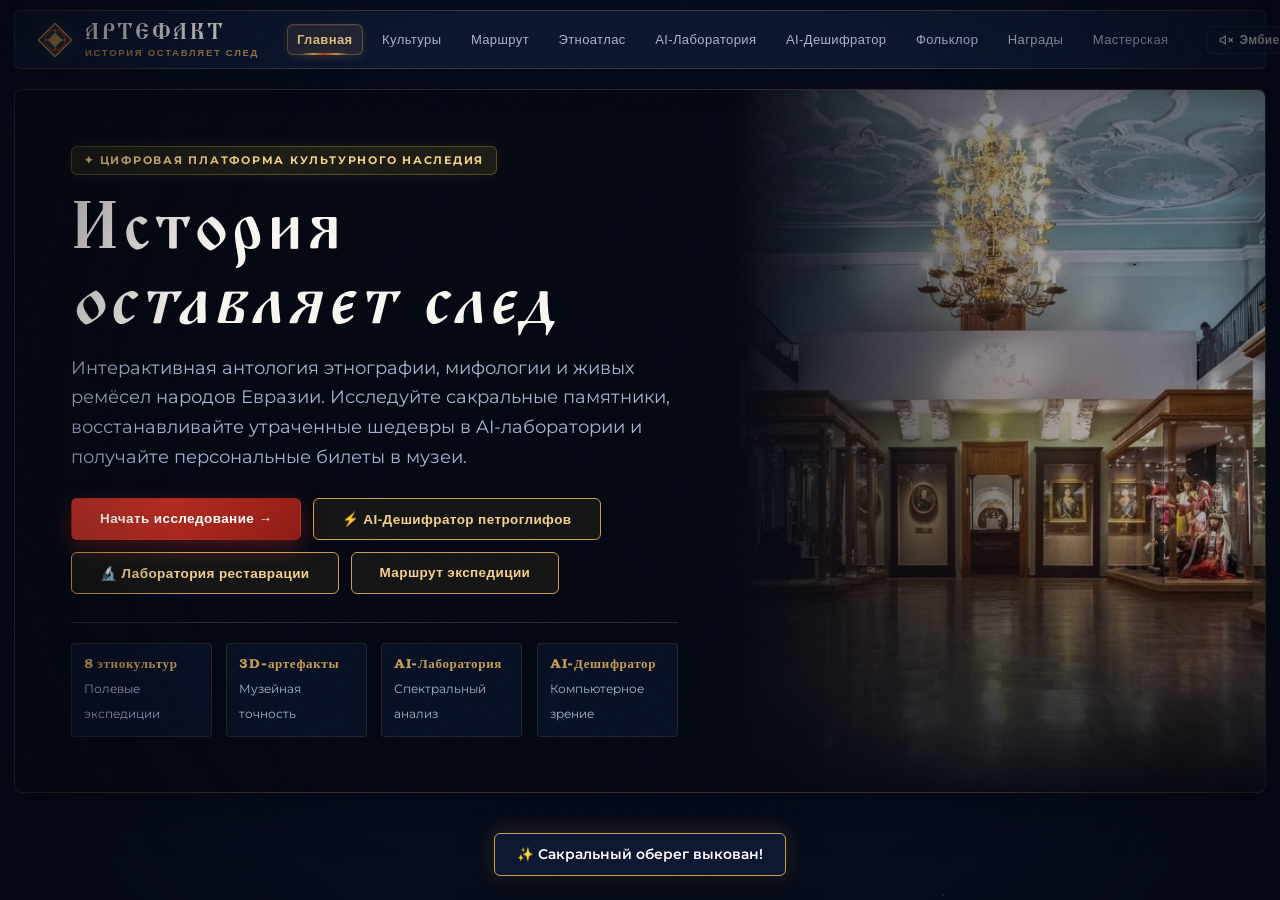
==== commit e3fe6843: "Revert "style: refine museum layouts and fix expedition navigation" This reverts commit e0ea5e744b54" ====
--- a/index.html
+++ b/index.html
@@ -2903,7 +2903,6 @@
       }
     }
   </style>
-  <link rel="stylesheet" href="./visual-refresh.css" />
 </head>
 
 <body>
@@ -3117,7 +3116,7 @@
                 Перекрёсток цивилизаций Востока и Запада, великое наследие Волжской Булгарии, виртуозная кожаная мозаика и поэзия древнего урмана.
               </p>
 
-              <div class="greeting-panel" style="background:var(--bg-card); border:1px solid var(--border-gold-subtle); padding:13px 15px; border-radius:var(--radius-md); margin-bottom:14px;">
+              <div style="background:var(--bg-card); border:1px solid var(--border-gold-subtle); padding:13px 15px; border-radius:var(--radius-md); margin-bottom:14px;">
                 <div style="display:flex; justify-content:space-between; align-items:center; margin-bottom:8px;">
                   <strong style="color:var(--gold); font-size:13px;" data-i18n="q1_greeting_lbl">Живое традиционное приветствие:</strong>
                   <button class="action-chip" id="voiceGreetingSpeakerBtn" style="background:var(--ruby); border-color:var(--ruby); color:#fff; padding:5px 10px;">
@@ -3259,16 +3258,32 @@
 
         <!-- ПОДЭКРАН ШАГ 3: АРХЕОЛОГИЧЕСКАЯ ЛУПА И КВИЗ -->
         <div class="quest-step-subview" id="questStepSub3" style="display:none;">
-          <div class="split-layout-2col quiz-workspace">
-            <div class="quiz-questions">
+          <div class="split-layout-2col">
+            <div>
               <span class="gold-badge" data-i18n="q3_badge">Шаг 03 · Испытание этнографа</span>
               <h3 class="heading-section" style="font-size:var(--font-size-h2);" data-i18n="q3_heading">Найди след мастера</h3>
               <p class="lead-paragraph" id="quizInstructionText">
                 Перед вами подлинный памятник традиционного мастерства. Используйте сенсорную лупу, чтобы изучить фрагменты ткани и идентифицировать канонический элемент узора.
               </p>
 
+              <!-- Индикатор фиксации сакрального следа -->
+              <div id="loupeDiscoveryStatusBanner" style="display:none; background:rgba(201,156,82,0.14); border:1px solid var(--gold); padding:9px 14px; border-radius:var(--radius-sm); margin-bottom:12px; font-size:12px; color:var(--gold-light);">
+                ✦ <strong>Сакральный след зафиксирован:</strong> Изучите бугорчатую филигрань и каплевидные пальметты.
+              </div>
+
+              <div class="quiz-options-grid" id="quizOrnamentCards">
+                <!-- Варианты ответов генерируются динамически -->
+              </div>
+
+              <div id="quizFeedbackMessage" style="min-height:24px; font-size:13.5px; font-weight:600; margin-bottom:14px;"></div>
+
+              <button class="btn-action btn-action--ruby" id="verifyQuizChoiceBtn">
+                <span data-i18n="q3_verify_btn">Проверить гипотезу ✓</span>
+              </button>
+            </div>
+
             <!-- Интерактивная зона с сенсорной лупой -->
-            <div class="quiz-inspection">
+            <div>
               <div class="loupe-inspect-stage" id="loupeStageContainer" role="region" aria-label="Интерактивный холст сенсорной лупы. Водите курсором или пальцем для исследования артефакта" tabindex="0">
                 <img id="loupeCanvasImage" src="./images/v666_45.png" alt="Старинный артефакт в высоком разрешении" />
                 <div class="lens-pointer" id="loupeLensPointer">
@@ -3283,23 +3298,6 @@
                 ✦ Водите пальцем или курсором по холсту для фиксации сакрального фрагмента (удерживайте 1 сек)
               </p>
             </div>
-              <!-- Индикатор фиксации сакрального следа -->
-              <div id="loupeDiscoveryStatusBanner" style="display:none; background:rgba(201,156,82,0.14); border:1px solid var(--gold); padding:9px 14px; border-radius:var(--radius-sm); margin-bottom:12px; font-size:12px; color:var(--gold-light);">
-                ✦ <strong>Сакральный след зафиксирован:</strong> Изучите бугорчатую филигрань и каплевидные пальметты.
-              </div>
-
-              <div class="quiz-options-grid" id="quizOrnamentCards">
-                <!-- Варианты ответов генерируются динамически -->
-              </div>
-
-              <div id="quizFeedbackMessage" style="min-height:24px; font-size:13.5px; font-weight:600; margin-bottom:14px;"></div>
-
-              <button class="btn-action btn-action--ruby" id="verifyQuizChoiceBtn">
-                <span data-i18n="q3_verify_btn">Проверить гипотезу ✓</span>
-              </button>
-            </div>
-
-
           </div>
         </div>
 
@@ -5636,10 +5634,21 @@
           window.scrollTo({ top: 0, behavior: 'smooth' });
         };
 
-        // Commit navigation synchronously: a delayed view-transition callback
-        // could close a newly opened drawer during rapid mobile navigation.
-        // The existing screen CSS supplies the short visual transition.
-        updateDOM();
+        // Поддержка View Transitions API
+        if (document.startViewTransition) {
+          try {
+            const vt = document.startViewTransition(updateDOM);
+            if (vt) {
+              if (vt.ready) vt.ready.catch(() => {});
+              if (vt.finished) vt.finished.catch(() => {});
+              if (vt.updateCallbackDone) vt.updateCallbackDone.catch(() => {});
+            }
+          } catch (e) {
+            updateDOM();
+          }
+        } else {
+          updateDOM();
+        }
 
         // Обновление URL хэша и истории браузера (поддержка кнопки «Назад» и свайпов)
         if (isUserNavigation) {
@@ -5840,7 +5849,6 @@
       window.setupQuestCulture = setupQuestCulture;
 
       function switchQuestStep(stepNum, shouldAudioClick = true) {
-        if (!Number.isInteger(stepNum) || stepNum < 1 || stepNum > 5) return;
         // При смене шага экспедиции диктор умолкает
         AudioEngine.stopSpeech();
         triggerHaptic('light');
@@ -5852,25 +5860,13 @@
 
         document.querySelectorAll('#questStepperPillsGroup .step-pill-btn').forEach(btn => {
           btn.classList.toggle('is-active', parseInt(btn.dataset.step, 10) === stepNum);
-          if (parseInt(btn.dataset.step, 10) === stepNum) {
-            btn.setAttribute('aria-current', 'step');
-            const strip = btn.parentElement;
-            requestAnimationFrame(() => {
-              strip.scrollTo({ left: Math.max(0, btn.offsetLeft - strip.offsetLeft - 12), behavior: 'auto' });
-            });
-          } else {
-            btn.removeAttribute('aria-current');
-          }
         });
 
         // Обновляем хэш без перезагрузки страницы
-        if (shouldAudioClick && window.location.hash.startsWith('#quest')) {
+        if (window.location.hash.includes('quest')) {
           const baMatch = window.location.hash.match(/[?&]ba=(\d+)/);
           const baPart = baMatch ? `&ba=${baMatch[1]}` : '';
-          const nextHash = `#quest?cult=${activeCultureId}&step=${activeQuestStep}${baPart}`;
-          if (window.location.hash !== nextHash) {
-            history.pushState({ screen: 'quest', cult: activeCultureId, step: activeQuestStep }, '', nextHash);
-          }
+          history.replaceState({ screen: 'quest', cult: activeCultureId, step: activeQuestStep }, '', `#quest?cult=${activeCultureId}&step=${activeQuestStep}${baPart}`);
         }
 
         if (shouldAudioClick) {
@@ -8273,7 +8269,6 @@
         openDrawerBtn.addEventListener('click', () => {
           const isOpen = drawerMenu.classList.toggle('is-open');
           openDrawerBtn.setAttribute('aria-expanded', isOpen ? 'true' : 'false');
-          if (isOpen && closeDrawerBtn) closeDrawerBtn.focus();
           triggerHaptic('light');
           AudioEngine.playUiClick();
         });
@@ -8283,7 +8278,6 @@
         closeDrawerBtn.addEventListener('click', () => {
           drawerMenu.classList.remove('is-open');
           if (openDrawerBtn) openDrawerBtn.setAttribute('aria-expanded', 'false');
-          if (openDrawerBtn) openDrawerBtn.focus();
           triggerHaptic('light');
           AudioEngine.playUiClick();
         });
@@ -8293,13 +8287,6 @@
         if (e.key === 'Escape' && drawerMenu && drawerMenu.classList.contains('is-open')) {
           drawerMenu.classList.remove('is-open');
           if (openDrawerBtn) openDrawerBtn.setAttribute('aria-expanded', 'false');
-          if (openDrawerBtn) openDrawerBtn.focus();
-        }
-        if (e.key === 'Tab' && drawerMenu && drawerMenu.classList.contains('is-open')) {
-          const focusable = Array.from(drawerMenu.querySelectorAll('button, a[href], input, [tabindex="0"]')).filter(el => el.getClientRects().length);
-          const first = focusable[0], last = focusable[focusable.length - 1];
-          if (e.shiftKey && document.activeElement === first) { e.preventDefault(); last.focus(); }
-          if (!e.shiftKey && document.activeElement === last) { e.preventDefault(); first.focus(); }
         }
       });
 
@@ -8992,7 +8979,7 @@
       window.addEventListener('hashchange', () => {
         AudioEngine.stopSpeech();
         const hash = window.location.hash.replace('#', '');
-        if (hash) routeTo(hash, false);
+        if (hash) routeTo(hash, true);
       });
 
       const initialRoute = parseRouteHash(window.location.hash);
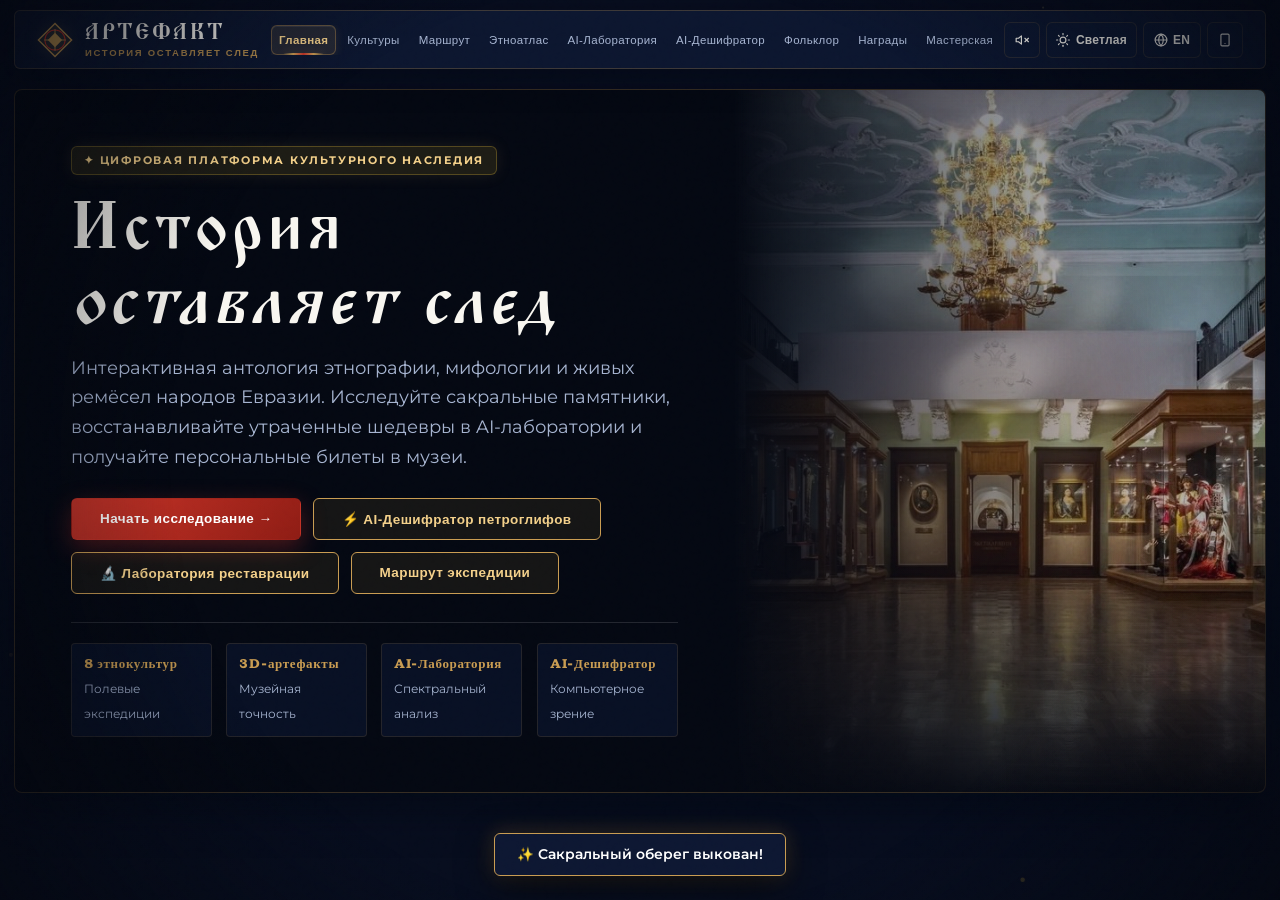
==== commit 3e1c2af4: "fix: align header controls and enrich workshop and atlas" ====
--- a/index.html
+++ b/index.html
@@ -2903,6 +2903,7 @@
       }
     }
   </style>
+  <link rel="stylesheet" href="./component-polish.css" />
 </head>
 
 <body>
@@ -3498,219 +3499,92 @@
         <div class="atlas-layout-split">
           <!-- Интерактивная векторная карта регионов -->
           <div class="russia-svg-map-box">
-            <svg viewBox="0 0 1100 520" fill="none" xmlns="http://www.w3.org/2000/svg" id="atlasRussiaSvgMap">
-              <defs>
-                <radialGradient id="gradLand" cx="50%" cy="45%" r="65%">
-                  <stop offset="0%" stop-color="#14264d" stop-opacity="0.95"/>
-                  <stop offset="100%" stop-color="#081125" stop-opacity="0.98"/>
-                </radialGradient>
-                <linearGradient id="gradPinGold" x1="0%" y1="0%" x2="100%" y2="100%">
-                  <stop offset="0%" stop-color="#f3d08a"/>
-                  <stop offset="100%" stop-color="#c99c52"/>
-                </linearGradient>
-                <filter id="glowAtlas" x="-20%" y="-20%" width="140%" height="140%">
-                  <feGaussianBlur stdDeviation="3" result="blur"/>
-                  <feComposite in="SourceGraphic" in2="blur" operator="over"/>
-                </filter>
-              </defs>
-
-              <rect width="1100" height="520" fill="#050a16"/>
-
-              <!-- Координатная картографическая сетка (параллели и меридианы) -->
-              <path d="M50,110 L1050,110 M50,210 L1050,210 M50,330 L1050,330 M50,440 L1050,440" stroke="rgba(201,156,82,0.08)" stroke-width="1" stroke-dasharray="3 5"/>
-              <path d="M140,40 L140,490 M290,40 L290,490 M460,40 L460,490 M640,40 L640,490 M820,40 L820,490 M990,40 L990,490" stroke="rgba(201,156,82,0.08)" stroke-width="1" stroke-dasharray="3 5"/>
-
-              <!-- Градусная сетка подписи -->
-              <text x="55" y="105" fill="rgba(201,156,82,0.3)" font-size="9" font-family="monospace">70° N</text>
-              <text x="55" y="205" fill="rgba(201,156,82,0.3)" font-size="9" font-family="monospace">60° N</text>
-              <text x="55" y="325" fill="rgba(201,156,82,0.3)" font-size="9" font-family="monospace">50° N</text>
-              <text x="55" y="435" fill="rgba(201,156,82,0.3)" font-size="9" font-family="monospace">40° N</text>
-
-              <!-- Роза ветров (Компас) -->
-              <g transform="translate(80, 75)" opacity="0.65">
-                <circle cx="0" cy="0" r="26" stroke="rgba(201,156,82,0.35)" stroke-width="1" fill="none"/>
-                <path d="M0,-24 L4,-6 L24,0 L4,4 L0,24 L-4,4 L-24,0 L-4,-6 Z" fill="rgba(201,156,82,0.22)" stroke="var(--gold)" stroke-width="1.2"/>
-                <text x="0" y="-27" text-anchor="middle" fill="#f3d08a" font-size="9" font-weight="700" data-i18n="map_compass_n">С</text>
-                <text x="0" y="35" text-anchor="middle" fill="#c99c52" font-size="8" data-i18n="map_compass_s">Ю</text>
-                <text x="32" y="3" text-anchor="start" fill="#c99c52" font-size="8" data-i18n="map_compass_e">В</text>
-                <text x="-32" y="3" text-anchor="end" fill="#c99c52" font-size="8" data-i18n="map_compass_w">З</text>
-              </g>
-
-              <!-- Базовый контур Евразии (Россия, Сибирь, Дальний Восток, Центральная Азия) -->
-              <path d="M140,110 C160,105 185,95 210,95 C235,95 240,115 220,135 C195,145 175,135 190,165 C205,175 225,165 245,140 C255,120 255,85 265,95 C275,110 300,95 330,90 C345,85 355,105 375,115 C390,75 405,55 415,60 C410,105 425,125 435,85 C445,65 470,65 475,105 C485,95 505,80 550,40 C605,25 625,55 600,105 C625,95 650,90 690,105 C715,100 745,85 760,110 C785,115 820,120 880,115 C940,125 965,120 1010,115 C1065,125 1080,155 1050,185 C1030,200 990,215 980,245 C980,245 1005,275 1025,320 C1030,355 1020,380 1010,380 C995,335 975,275 965,255 C945,230 920,260 900,250 C850,285 855,330 885,350 C880,370 875,420 865,450 C830,420 790,395 755,390 C720,385 680,390 650,400 C575,415 540,420 490,410 C410,430 330,440 260,450 C270,460 310,485 350,480 C320,505 270,490 220,450 C210,390 195,430 160,415 C125,405 110,405 85,385 C95,375 85,365 115,360 C105,350 125,290 115,240 C125,200 135,160 140,110 Z"
-                    fill="url(#gradLand)" stroke="rgba(201,156,82,0.45)" stroke-width="1.6" filter="drop-shadow(0 12px 28px rgba(0,0,0,0.75))"/>
-
-              <!-- Остров Сахалин -->
-              <path d="M910,320 C922,340 925,375 920,415 C915,420 908,415 908,375 C906,340 908,325 910,320 Z" fill="url(#gradLand)" stroke="rgba(201,156,82,0.4)" stroke-width="1.2"/>
-
-              <!-- Курильская гряда -->
-              <path d="M1015,395 L1012,400 M1002,412 L998,418 M985,430 L980,436 M965,450 L958,456" stroke="rgba(201,156,82,0.5)" stroke-width="2" stroke-linecap="round"/>
-
-              <!-- Новая Земля -->
-              <path d="M340,35 C370,15 385,45 355,75 C345,60 340,45 340,35 Z" fill="url(#gradLand)" stroke="rgba(201,156,82,0.35)" stroke-width="1.2"/>
-
-              <!-- Озеро Байкал (священный серп) -->
-              <path d="M700,365 C715,350 725,335 722,320 C717,315 712,325 708,340 C702,355 698,362 700,365 Z" fill="#040814" stroke="rgba(72,202,228,0.7)" stroke-width="1.6"/>
-              <text x="730" y="340" fill="rgba(72,202,228,0.6)" font-size="8" font-style="italic" data-i18n="map_geo_baikal">оз. Байкал</text>
-
-              <!-- Ладожское и Онежское озера -->
-              <ellipse cx="155" cy="185" rx="9" ry="13" fill="#040814" stroke="rgba(72,202,228,0.5)" stroke-width="1"/>
-              <ellipse cx="180" cy="175" rx="7" ry="11" fill="#040814" stroke="rgba(72,202,228,0.5)" stroke-width="1"/>
-
-              <!-- Каспийское море -->
-              <path d="M190,395 C205,390 220,415 215,450 C205,475 190,470 180,450 C175,430 180,405 190,395 Z" fill="#040814" stroke="rgba(72,202,228,0.6)" stroke-width="1.3"/>
-              <text x="185" y="475" fill="rgba(72,202,228,0.5)" font-size="8" font-style="italic" data-i18n="map_geo_caspian">Каспий</text>
-
-              <!-- Аральское море -->
-              <path d="M265,420 C280,415 290,430 285,445 C275,455 265,445 265,420 Z" fill="#040814" stroke="rgba(72,202,228,0.45)" stroke-width="1"/>
-
-              <!-- Реки: Волга, Обь, Енисей, Лена, Амур -->
-              <path d="M155,200 Q200,240 230,290 T200,400" stroke="rgba(72,202,228,0.4)" stroke-width="1.4" fill="none" stroke-dasharray="2 3"/>
-              <text x="210" y="335" fill="rgba(72,202,228,0.5)" font-size="8" font-style="italic" data-i18n="map_geo_volga">р. Волга</text>
-
-              <path d="M410,130 Q420,220 400,310 T390,390" stroke="rgba(72,202,228,0.3)" stroke-width="1.2" fill="none"/>
-              <text x="415" y="240" fill="rgba(72,202,228,0.4)" font-size="8" font-style="italic" data-i18n="map_geo_ob">р. Обь</text>
-
-              <path d="M510,110 Q500,210 490,300 T480,380" stroke="rgba(72,202,228,0.3)" stroke-width="1.2" fill="none"/>
-              <text x="510" y="220" fill="rgba(72,202,228,0.4)" font-size="8" font-style="italic" data-i18n="map_geo_yenisei">р. Енисей</text>
-
-              <path d="M745,110 Q760,200 790,260 T730,340" stroke="rgba(72,202,228,0.4)" stroke-width="1.4" fill="none" stroke-dasharray="2 3"/>
-              <text x="780" y="200" fill="rgba(72,202,228,0.5)" font-size="8" font-style="italic" data-i18n="map_geo_lena">р. Лена</text>
-
-              <path d="M780,395 Q850,380 885,360" stroke="rgba(72,202,228,0.35)" stroke-width="1.2" fill="none"/>
-              <text x="840" y="375" fill="rgba(72,202,228,0.45)" font-size="8" font-style="italic" data-i18n="map_geo_amur">р. Амур</text>
-
-              <!-- Уральский хребет (граница Европы и Азии) -->
-              <path d="M330,120 Q345,230 340,320 T350,390" stroke="rgba(201,156,82,0.45)" stroke-width="2" stroke-dasharray="3 4" fill="none"/>
-              <text x="345" y="220" fill="rgba(201,156,82,0.55)" font-size="9" font-weight="700" transform="rotate(85 345 220)" data-i18n="map_geo_ural">УРАЛЬСКИЙ ХРЕБЕТ</text>
-
-              <!-- Исторические экспедиционные тракты -->
-              <path d="M170,250 Q230,290 340,340 T510,400 T700,360 T780,260 T980,270" stroke="rgba(243,208,138,0.25)" stroke-width="1.2" stroke-dasharray="4 6" fill="none"/>
-              <text x="540" y="375" fill="rgba(243,208,138,0.4)" font-size="8" font-family="monospace" data-i18n="map_geo_siberian_route">«ВЕЛИКИЙ СИБИРСКИЙ ТРАКТ»</text>
-
-              <path d="M310,480 Q270,460 215,440 T220,320" stroke="rgba(200,52,40,0.35)" stroke-width="1.2" stroke-dasharray="3 5" fill="none"/>
-              <text x="260" y="465" fill="rgba(200,52,40,0.55)" font-size="8" font-family="monospace" data-i18n="map_geo_silk_road">«ШЁЛКОВЫЙ ПУТЬ»</text>
-
-              <!-- ========================================================
-                   ИНТЕРАКТИВНЫЕ ОБЛАСТИ РЕГИОНОВ (КЛИКАБЕЛЬНЫЕ ПОЛИГОНЫ)
-                   ======================================================== -->
-
-              <!-- 1. Поморье -->
-              <path class="map-region-poly" id="poly-pomorye" data-region-id="pomorye"
-                    d="M185,130 C205,120 240,125 255,145 C255,175 225,185 200,180 C185,170 175,150 185,130 Z"
-                    fill="rgba(72,202,228,0.12)" stroke="rgba(72,202,228,0.45)" stroke-width="1.2"/>
-
-              <!-- 2. Татарстан -->
-              <path class="map-region-poly is-active" id="poly-tatarstan" data-region-id="tatarstan"
-                    d="M215,265 C250,255 275,265 285,290 C290,320 265,340 235,340 C210,340 200,315 205,290 Z"
-                    fill="rgba(201,156,82,0.22)" stroke="var(--gold)" stroke-width="1.8"/>
-
-              <!-- 3. Кавказ (Дагестан) -->
-              <path class="map-region-poly" id="poly-caucasus" data-region-id="caucasus"
-                    d="M135,395 C170,390 195,405 195,435 C185,455 155,450 135,435 C120,420 125,405 135,395 Z"
-                    fill="rgba(200,52,40,0.14)" stroke="rgba(200,52,40,0.45)" stroke-width="1.2"/>
-
-              <!-- 4. Горный Алтай -->
-              <path class="map-region-poly" id="poly-altai" data-region-id="altai"
-                    d="M480,375 C520,365 555,380 560,410 C555,435 520,445 485,440 C465,425 465,395 480,375 Z"
-                    fill="rgba(201,156,82,0.14)" stroke="rgba(201,156,82,0.45)" stroke-width="1.2"/>
-
-              <!-- 5. Якутия (Саха) -->
-              <path class="map-region-poly" id="poly-yakutia" data-region-id="yakutia"
-                    d="M710,170 C780,150 840,170 865,220 C880,270 840,320 770,325 C720,320 675,265 690,210 Z"
-                    fill="rgba(72,202,228,0.14)" stroke="rgba(72,202,228,0.45)" stroke-width="1.2"/>
-
-              <!-- 6. Камчатка -->
-              <path class="map-region-poly" id="poly-kamchatka" data-region-id="kamchatka"
-                    d="M975,245 C1000,265 1025,305 1025,350 C1025,380 1005,385 985,345 C970,310 965,275 975,245 Z"
-                    fill="rgba(200,52,40,0.15)" stroke="rgba(200,52,40,0.45)" stroke-width="1.2"/>
-
-              <!-- 7. Казахстан (Великая Степь) -->
-              <path class="map-region-poly" id="poly-kazakhstan" data-region-id="kazakhstan"
-                    d="M310,375 C370,360 435,375 455,410 C455,445 395,465 335,460 C285,450 285,410 310,375 Z"
-                    fill="rgba(201,156,82,0.12)" stroke="rgba(201,156,82,0.4)" stroke-width="1.2"/>
-
-              <!-- 8. Узбекистан (Шелковый путь) -->
-              <path class="map-region-poly" id="poly-uzbekistan" data-region-id="uzbekistan"
-                    d="M260,455 C300,445 340,455 350,480 C345,505 305,515 265,510 C240,495 240,470 260,455 Z"
-                    fill="rgba(72,202,228,0.12)" stroke="rgba(72,202,228,0.4)" stroke-width="1.2"/>
-
-              <!-- ========================================================
-                   ПУЛЬСИРУЮЩИЕ РАДАРНЫЕ ПИНЫ РЕГИОНОВ
-                   ======================================================== -->
-
-              <!-- ПИН 1: Поморье -->
-              <g class="map-region-node" id="node-pomorye" data-region-id="pomorye" role="button" tabindex="0" aria-label="Регион: Поморье">
-                <rect class="map-node-hitbox" x="160" y="115" width="110" height="55" rx="11"/>
-                <circle class="sonar-ring" cx="215" cy="155" r="8" fill="none" stroke="var(--ruby)" stroke-width="1.5"/>
-                <circle cx="215" cy="155" r="7" fill="var(--ruby)" stroke="#fff" stroke-width="2"/>
-                <rect x="165" y="120" width="100" height="22" rx="11" fill="rgba(14,25,51,0.92)" stroke="rgba(200,52,40,0.5)" stroke-width="1"/>
-                <text x="215" y="135" text-anchor="middle" fill="#fff" font-size="11" font-weight="700" font-family="Montserrat" data-i18n="atlas_pin_pomorye">⛵ Поморье</text>
-              </g>
-
-              <!-- ПИН 2: Татарстан -->
-              <g class="map-region-node" id="node-tatarstan" data-region-id="tatarstan" role="button" tabindex="0" aria-label="Регион: Татарстан">
-                <rect class="map-node-hitbox" x="185" y="248" width="120" height="58" rx="12"/>
-                <circle class="sonar-ring" cx="245" cy="290" r="8" fill="none" stroke="var(--gold)" stroke-width="2"/>
-                <circle cx="245" cy="290" r="8" fill="url(#gradPinGold)" stroke="#060c1d" stroke-width="2" filter="url(#glowAtlas)"/>
-                <rect x="190" y="253" width="110" height="24" rx="12" fill="rgba(14,25,51,0.95)" stroke="var(--gold)" stroke-width="1.5"/>
-                <text x="245" y="269" text-anchor="middle" fill="var(--gold-light)" font-size="11.5" font-weight="800" font-family="Montserrat" data-i18n="atlas_pin_tatarstan">🌷 Татарстан</text>
-              </g>
-
-              <!-- ПИН 3: Кавказ -->
-              <g class="map-region-node" id="node-caucasus" data-region-id="caucasus" role="button" tabindex="0" aria-label="Регион: Кавказ">
-                <rect class="map-node-hitbox" x="110" y="377" width="110" height="55" rx="11"/>
-                <circle class="sonar-ring" cx="165" cy="415" r="8" fill="none" stroke="var(--ruby)" stroke-width="1.5"/>
-                <circle cx="165" cy="415" r="7" fill="var(--ruby)" stroke="#fff" stroke-width="2"/>
-                <rect x="115" y="382" width="100" height="22" rx="11" fill="rgba(14,25,51,0.92)" stroke="rgba(200,52,40,0.5)" stroke-width="1"/>
-                <text x="165" y="397" text-anchor="middle" fill="#fff" font-size="11" font-weight="700" font-family="Montserrat" data-i18n="atlas_pin_caucasus">🗡️ Кавказ</text>
-              </g>
-
-              <!-- ПИН 4: Горный Алтай -->
-              <g class="map-region-node" id="node-altai" data-region-id="altai" role="button" tabindex="0" aria-label="Регион: Горный Алтай">
-                <rect class="map-node-hitbox" x="450" y="362" width="130" height="55" rx="11"/>
-                <circle class="sonar-ring" cx="515" cy="400" r="8" fill="none" stroke="var(--gold)" stroke-width="1.5"/>
-                <circle cx="515" cy="400" r="7" fill="var(--gold)" stroke="#060c1d" stroke-width="2"/>
-                <rect x="455" y="367" width="120" height="22" rx="11" fill="rgba(14,25,51,0.92)" stroke="rgba(201,156,82,0.5)" stroke-width="1"/>
-                <text x="515" y="382" text-anchor="middle" fill="var(--gold-light)" font-size="11" font-weight="700" font-family="Montserrat" data-i18n="atlas_pin_altai">🏔️ Горный Алтай</text>
-              </g>
-
-              <!-- ПИН 5: Якутия -->
-              <g class="map-region-node" id="node-yakutia" data-region-id="yakutia" role="button" tabindex="0" aria-label="Регион: Якутия">
-                <rect class="map-node-hitbox" x="720" y="197" width="110" height="55" rx="11"/>
-                <circle class="sonar-ring" cx="775" cy="235" r="8" fill="none" stroke="var(--cyan)" stroke-width="1.5"/>
-                <circle cx="775" cy="235" r="7" fill="var(--cyan)" stroke="#fff" stroke-width="2"/>
-                <rect x="725" y="202" width="100" height="22" rx="11" fill="rgba(14,25,51,0.92)" stroke="rgba(72,202,228,0.5)" stroke-width="1"/>
-                <text x="775" y="217" text-anchor="middle" fill="#48cae4" font-size="11" font-weight="700" font-family="Montserrat" data-i18n="atlas_pin_yakutia">❄️ Якутия</text>
-              </g>
-
-              <!-- ПИН 6: Камчатка -->
-              <g class="map-region-node" id="node-kamchatka" data-region-id="kamchatka" role="button" tabindex="0" aria-label="Регион: Камчатка">
-                <rect class="map-node-hitbox" x="945" y="257" width="120" height="55" rx="11"/>
-                <circle class="sonar-ring" cx="1005" cy="295" r="8" fill="none" stroke="var(--ruby)" stroke-width="1.5"/>
-                <circle cx="1005" cy="295" r="7" fill="var(--ruby)" stroke="#060c1d" stroke-width="2"/>
-                <rect x="950" y="262" width="110" height="22" rx="11" fill="rgba(14,25,51,0.92)" stroke="rgba(200,52,40,0.5)" stroke-width="1"/>
-                <text x="1005" y="277" text-anchor="middle" fill="#fff" font-size="11" font-weight="700" font-family="Montserrat" data-i18n="atlas_pin_kamchatka">🌋 Камчатка</text>
-              </g>
-
-              <!-- ПИН 7: Казахстан -->
-              <g class="map-region-node" id="node-kazakhstan" data-region-id="kazakhstan" role="button" tabindex="0" aria-label="Регион: Казахстан">
-                <rect class="map-node-hitbox" x="305" y="378" width="120" height="52" rx="11"/>
-                <circle class="sonar-ring" cx="365" cy="415" r="7" fill="none" stroke="var(--gold)" stroke-width="1.5"/>
-                <circle cx="365" cy="415" r="6" fill="var(--gold)" stroke="#060c1d" stroke-width="2"/>
-                <rect x="310" y="383" width="110" height="22" rx="11" fill="rgba(14,25,51,0.92)" stroke="rgba(201,156,82,0.4)" stroke-width="1"/>
-                <text x="365" y="398" text-anchor="middle" fill="var(--gold-light)" font-size="10.5" font-weight="700" font-family="Montserrat" data-i18n="atlas_pin_kazakhstan">🦅 Казахстан</text>
-              </g>
-
-              <!-- ПИН 8: Узбекистан -->
-              <g class="map-region-node" id="node-uzbekistan" data-region-id="uzbekistan" role="button" tabindex="0" aria-label="Регион: Узбекистан">
-                <rect class="map-node-hitbox" x="230" y="438" width="130" height="52" rx="11"/>
-                <circle class="sonar-ring" cx="295" cy="475" r="7" fill="none" stroke="var(--cyan)" stroke-width="1.5"/>
-                <circle cx="295" cy="475" r="6" fill="var(--cyan)" stroke="#fff" stroke-width="2"/>
-                <rect x="235" y="443" width="120" height="22" rx="11" fill="rgba(14,25,51,0.92)" stroke="rgba(72,202,228,0.4)" stroke-width="1"/>
-                <text x="295" y="458" text-anchor="middle" fill="#48cae4" font-size="10.5" font-weight="700" font-family="Montserrat" data-i18n="atlas_pin_uzbekistan">🕌 Узбекистан</text>
-              </g>
-            </svg>
+            <svg viewBox="0 0 1100 620" fill="none" xmlns="http://www.w3.org/2000/svg" id="atlasRussiaSvgMap">
+<title>Natural Earth · Eurasia</title>
+<image href="./images/atlas/natural-earth-eurasia.webp" width="1100" height="620" preserveAspectRatio="none"/>
+<defs><linearGradient id="atlasShade" x2="0" y2="1"><stop stop-color="#081b29" stop-opacity=".12"/><stop offset="1" stop-color="#081b29" stop-opacity=".27"/></linearGradient></defs>
+<rect width="1100" height="620" fill="url(#atlasShade)" pointer-events="none"/>
+<g class="atlas-graticule" stroke="#173544" stroke-opacity=".18" stroke-width=".7">
+<path d="M65.5,6.0 L65.2,21.5 L65.4,37.0 L66.3,52.4 L67.7,67.7 L69.7,82.8 L72.3,97.8 L75.4,112.6 L79.0,127.3 L83.1,141.7 L87.8,156.0 L92.9,170.0 L98.5,183.8 L104.7,197.4 L111.2,210.7 L118.2,223.8 L125.7,236.6 L133.6,249.1 L141.9,261.3 L150.6,273.2 L159.7,284.8 L169.1,296.1 L179.0,307.1 L189.1,317.8 L199.6,328.1 L210.5,338.1 L221.6,347.7 L233.1,357.0 L244.8,365.9 L256.8,374.4 L269.1,382.6 L281.6,390.4 L294.3,397.9 L307.3,404.9 L320.5,411.6 L333.9,417.9 L347.5,423.8 L361.2,429.3 L375.1,434.4 L389.2,439.1 L403.4,443.4 L417.7,447.3 L432.1,450.8 L446.6,453.9 L461.2,456.5 L475.9,458.8 L490.7,460.7 L505.4,462.1 L520.3,463.1 L535.1,463.8 L550.0,464.0 L564.9,463.8 L579.7,463.1 L594.6,462.1 L609.3,460.7 L624.1,458.8 L638.8,456.5 L653.4,453.9 L667.9,450.8 L682.3,447.3 L696.6,443.4 L710.8,439.1 L724.9,434.4 L738.8,429.3 L752.5,423.8 L766.1,417.9 L779.5,411.6 L792.7,404.9 L805.7,397.9 L818.4,390.4 L830.9,382.6 L843.2,374.4 L855.2,365.9 L866.9,357.0 L878.4,347.7 L889.5,338.1 L900.4,328.1 L910.9,317.8 L921.0,307.1 L930.9,296.1 L940.3,284.8 L949.4,273.2 L958.1,261.3 L966.4,249.1 L974.3,236.6 L981.8,223.8 L988.8,210.7 L995.3,197.4 L1001.5,183.8 L1007.1,170.0 L1012.2,156.0 L1016.9,141.7 L1021.0,127.3 L1024.6,112.6 L1027.7,97.8 L1030.3,82.8 L1032.3,67.7 L1033.7,52.4"/>
+<path d="M158.5,-13.4 L157.8,-0.8 L157.6,11.8 L157.9,24.3 L158.7,36.8 L159.9,49.2 L161.6,61.4 L163.7,73.6 L166.3,85.7 L169.3,97.6 L172.7,109.4 L176.6,121.0 L180.9,132.4 L185.5,143.7 L190.6,154.8 L196.1,165.7 L201.9,176.3 L208.1,186.8 L214.7,197.0 L221.6,207.0 L228.8,216.8 L236.4,226.3 L244.3,235.5 L252.5,244.5 L261.0,253.2 L269.7,261.6 L278.8,269.8 L288.1,277.6 L297.7,285.2 L307.5,292.4 L317.5,299.4 L327.8,306.0 L338.2,312.3 L348.9,318.3 L359.7,324.0 L370.8,329.4 L382.0,334.4 L393.3,339.1 L404.8,343.5 L416.5,347.5 L428.2,351.2 L440.1,354.5 L452.0,357.5 L464.1,360.1 L476.2,362.4 L488.4,364.3 L500.7,365.9 L513.0,367.2 L525.3,368.1 L537.6,368.6 L550.0,368.8 L562.4,368.6 L574.7,368.1 L587.0,367.2 L599.3,365.9 L611.6,364.3 L623.8,362.4 L635.9,360.1 L648.0,357.5 L659.9,354.5 L671.8,351.2 L683.5,347.5 L695.2,343.5 L706.7,339.1 L718.0,334.4 L729.2,329.4 L740.3,324.0 L751.1,318.3 L761.8,312.3 L772.2,306.0 L782.5,299.4 L792.5,292.4 L802.3,285.2 L811.9,277.6 L821.2,269.8 L830.3,261.6 L839.0,253.2 L847.5,244.5 L855.7,235.5 L863.6,226.3 L871.2,216.8 L878.4,207.0 L885.3,197.0 L891.9,186.8 L898.1,176.3 L903.9,165.7 L909.4,154.8 L914.5,143.7 L919.1,132.4 L923.4,121.0 L927.3,109.4 L930.7,97.6 L933.7,85.7 L936.3,73.6 L938.4,61.4 L940.1,49.2 L941.3,36.8 L942.1,24.3"/>
+<path d="M254.4,-24.3 L253.6,-14.7 L253.2,-5.2 L253.1,4.3 L253.4,13.8 L254.0,23.2 L255.0,32.6 L256.3,41.9 L258.0,51.2 L260.0,60.3 L262.4,69.4 L265.1,78.3 L268.1,87.2 L271.5,95.9 L275.1,104.5 L279.1,112.9 L283.3,121.2 L287.9,129.4 L292.7,137.4 L297.8,145.2 L303.2,152.8 L308.9,160.2 L314.8,167.5 L320.9,174.5 L327.3,181.4 L333.9,188.0 L340.8,194.4 L347.9,200.6 L355.1,206.6 L362.6,212.3 L370.3,217.8 L378.1,223.1 L386.2,228.1 L394.3,232.9 L402.7,237.4 L411.2,241.7 L419.8,245.7 L428.6,249.4 L437.4,252.9 L446.4,256.1 L455.5,259.0 L464.7,261.6 L474.0,264.0 L483.3,266.1 L492.7,268.0 L502.2,269.5 L511.7,270.8 L521.2,271.8 L530.8,272.5 L540.4,272.9 L550.0,273.0 L559.6,272.9 L569.2,272.5 L578.8,271.8 L588.3,270.8 L597.8,269.5 L607.3,268.0 L616.7,266.1 L626.0,264.0 L635.3,261.6 L644.5,259.0 L653.6,256.1 L662.6,252.9 L671.4,249.4 L680.2,245.7 L688.8,241.7 L697.3,237.4 L705.7,232.9 L713.8,228.1 L721.9,223.1 L729.7,217.8 L737.4,212.3 L744.9,206.6 L752.1,200.6 L759.2,194.4 L766.1,188.0 L772.7,181.4 L779.1,174.5 L785.2,167.5 L791.1,160.2 L796.8,152.8 L802.2,145.2 L807.3,137.4 L812.1,129.4 L816.7,121.2 L820.9,112.9 L824.9,104.5 L828.5,95.9 L831.9,87.2 L834.9,78.3 L837.6,69.4 L840.0,60.3 L842.0,51.2 L843.7,41.9 L845.0,32.6 L846.0,23.2 L846.6,13.8 L846.9,4.3"/>
+<path d="M352.3,-27.1 L351.5,-20.7 L351.1,-14.3 L350.8,-7.9 L350.8,-1.6 L351.1,4.8 L351.5,11.1 L352.3,17.4 L353.2,23.7 L354.4,29.9 L355.8,36.1 L357.5,42.2 L359.4,48.2 L361.4,54.2 L363.8,60.1 L366.3,65.9 L369.0,71.6 L372.0,77.2 L375.1,82.7 L378.5,88.1 L382.0,93.4 L385.8,98.5 L389.7,103.6 L393.8,108.5 L398.0,113.2 L402.5,117.8 L407.1,122.3 L411.8,126.6 L416.7,130.8 L421.8,134.8 L426.9,138.7 L432.3,142.4 L437.7,145.9 L443.3,149.2 L448.9,152.4 L454.7,155.4 L460.6,158.2 L466.6,160.8 L472.7,163.3 L478.8,165.5 L485.1,167.6 L491.4,169.5 L497.7,171.2 L504.1,172.7 L510.6,174.0 L517.1,175.0 L523.6,175.9 L530.2,176.6 L536.8,177.1 L543.4,177.4 L550.0,177.5 L556.6,177.4 L563.2,177.1 L569.8,176.6 L576.4,175.9 L582.9,175.0 L589.4,174.0 L595.9,172.7 L602.3,171.2 L608.6,169.5 L614.9,167.6 L621.2,165.5 L627.3,163.3 L633.4,160.8 L639.4,158.2 L645.3,155.4 L651.1,152.4 L656.7,149.2 L662.3,145.9 L667.7,142.4 L673.1,138.7 L678.2,134.8 L683.3,130.8 L688.2,126.6 L692.9,122.3 L697.5,117.8 L702.0,113.2 L706.2,108.5 L710.3,103.6 L714.2,98.5 L718.0,93.4 L721.5,88.1 L724.9,82.7 L728.0,77.2 L731.0,71.6 L733.7,65.9 L736.2,60.1 L738.6,54.2 L740.6,48.2 L742.5,42.2 L744.2,36.1 L745.6,29.9 L746.8,23.7 L747.7,17.4 L748.5,11.1 L748.9,4.8 L749.2,-1.6 L749.2,-7.9"/>
+<path d="M451.1,-22.2 L450.7,-19.0 L450.3,-15.8 L450.1,-12.6 L450.0,-9.4 L450.0,-6.2 L450.2,-3.0 L450.5,0.2 L450.9,3.3 L451.4,6.5 L452.0,9.6 L452.8,12.7 L453.6,15.8 L454.6,18.8 L455.7,21.8 L456.9,24.8 L458.2,27.7 L459.6,30.6 L461.2,33.5 L462.8,36.2 L464.5,39.0 L466.4,41.6 L468.3,44.2 L470.3,46.8 L472.5,49.3 L474.7,51.7 L477.0,54.0 L479.4,56.2 L481.8,58.4 L484.4,60.5 L487.0,62.5 L489.7,64.5 L492.4,66.3 L495.3,68.1 L498.2,69.7 L501.1,71.3 L504.1,72.8 L507.2,74.2 L510.3,75.5 L513.4,76.7 L516.6,77.7 L519.8,78.7 L523.1,79.6 L526.4,80.4 L529.7,81.1 L533.1,81.7 L536.4,82.1 L539.8,82.5 L543.2,82.8 L546.6,82.9 L550.0,83.0 L553.4,82.9 L556.8,82.8 L560.2,82.5 L563.6,82.1 L566.9,81.7 L570.3,81.1 L573.6,80.4 L576.9,79.6 L580.2,78.7 L583.4,77.7 L586.6,76.7 L589.7,75.5 L592.8,74.2 L595.9,72.8 L598.9,71.3 L601.8,69.7 L604.7,68.1 L607.6,66.3 L610.3,64.5 L613.0,62.5 L615.6,60.5 L618.2,58.4 L620.6,56.2 L623.0,54.0 L625.3,51.7 L627.5,49.3 L629.7,46.8 L631.7,44.2 L633.6,41.6 L635.5,39.0 L637.2,36.2 L638.8,33.5 L640.4,30.6 L641.8,27.7 L643.1,24.8 L644.3,21.8 L645.4,18.8 L646.4,15.8 L647.2,12.7 L648.0,9.6 L648.6,6.5 L649.1,3.3 L649.5,0.2 L649.8,-3.0 L650.0,-6.2 L650.0,-9.4 L649.9,-12.6"/>
+<path d="M11.6,261.4 L25.9,249.1 L40.5,236.9 L55.4,225.0 L70.5,213.3 L85.9,201.9 L101.5,190.6 L117.4,179.7 L133.5,168.9 L149.9,158.4 L166.4,148.1 L183.2,138.1 L200.1,128.3 L217.3,118.8 L234.6,109.4 L252.1,100.4 L269.8,91.6 L287.6,83.0 L305.6,74.7 L323.7,66.6 L342.0,58.8 L360.4,51.2 L378.9,43.9 L397.5,36.9 L416.3,30.1 L435.1,23.6 L454.1,17.3 L473.1,11.3 L492.2,5.6"/>
+<path d="M114.6,403.3 L125.5,387.9 L136.7,372.6 L148.2,357.4 L159.9,342.3 L171.8,327.3 L184.0,312.5 L196.4,297.7 L209.1,283.1 L221.9,268.6 L235.0,254.3 L248.3,240.0 L261.8,225.9 L275.6,212.0 L289.5,198.2 L303.5,184.5 L317.8,171.0 L332.3,157.7 L346.9,144.5 L361.7,131.5 L376.6,118.7 L391.7,106.0 L406.9,93.5 L422.3,81.2 L437.9,69.1 L453.5,57.2 L469.3,45.5 L485.2,34.0 L501.3,22.7"/>
+<path d="M255.4,505.4 L262.5,488.1 L269.8,470.7 L277.2,453.4 L284.9,436.1 L292.8,418.8 L300.8,401.5 L309.0,384.2 L317.4,366.9 L325.9,349.7 L334.7,332.5 L343.5,315.4 L352.6,298.3 L361.8,281.3 L371.1,264.3 L380.6,247.4 L390.2,230.5 L400.0,213.8 L409.9,197.1 L420.0,180.5 L430.2,164.0 L440.5,147.6 L450.9,131.3 L461.5,115.1 L472.1,99.0 L482.9,83.0 L493.8,67.2 L504.9,51.5 L516.0,35.9"/>
+<path d="M419.6,563.4 L422.7,545.0 L425.8,526.6 L429.1,508.1 L432.4,489.6 L435.8,471.0 L439.3,452.4 L442.9,433.7 L446.6,415.0 L450.3,396.3 L454.2,377.6 L458.1,358.8 L462.0,340.1 L466.1,321.3 L470.2,302.6 L474.4,283.8 L478.6,265.1 L483.0,246.4 L487.4,227.7 L491.8,209.1 L496.3,190.5 L500.9,171.9 L505.6,153.4 L510.3,135.0 L515.0,116.6 L519.9,98.3 L524.8,80.0 L529.7,61.9 L534.7,43.8"/>
+<path d="M593.7,575.1 L592.7,556.5 L591.7,537.9 L590.6,519.2 L589.5,500.4 L588.3,481.6 L587.1,462.7 L585.9,443.7 L584.7,424.8 L583.5,405.8 L582.2,386.7 L580.9,367.7 L579.5,348.6 L578.2,329.5 L576.8,310.4 L575.4,291.3 L574.0,272.2 L572.5,253.1 L571.1,234.0 L569.6,214.9 L568.0,195.9 L566.5,176.9 L564.9,158.0 L563.4,139.1 L561.8,120.2 L560.1,101.4 L558.5,82.7 L556.8,64.0 L555.2,45.4"/>
+<path d="M764.6,540.1 L759.5,522.1 L754.2,504.1 L748.9,486.1 L743.3,468.1 L737.7,450.0 L731.9,431.9 L725.9,413.8 L719.9,395.7 L713.7,377.5 L707.4,359.4 L700.9,341.3 L694.4,323.2 L687.7,305.2 L680.9,287.1 L674.0,269.1 L667.0,251.2 L659.9,233.2 L652.7,215.4 L645.3,197.5 L637.9,179.8 L630.4,162.1 L622.7,144.5 L615.0,126.9 L607.2,109.5 L599.3,92.1 L591.3,74.8 L583.2,57.7 L575.0,40.6"/>
+<path d="M918.8,459.7 L909.8,443.2 L900.5,426.7 L891.0,410.3 L881.2,394.0 L871.3,377.7 L861.1,361.5 L850.7,345.3 L840.1,329.2 L829.3,313.2 L818.3,297.3 L807.2,281.4 L795.8,265.7 L784.2,250.0 L772.5,234.5 L760.6,219.0 L748.5,203.7 L736.3,188.4 L723.9,173.3 L711.3,158.3 L698.6,143.5 L685.8,128.7 L672.8,114.2 L659.6,99.7 L646.4,85.4 L633.0,71.3 L619.4,57.3 L605.8,43.5 L592.0,29.9"/>
+<path d="M1042.5,336.9 L1029.8,322.9 L1016.9,309.0 L1003.6,295.3 L990.1,281.8 L976.3,268.4 L962.3,255.2 L948.0,242.2 L933.5,229.4 L918.8,216.7 L903.8,204.2 L888.6,191.9 L873.3,179.8 L857.7,167.9 L841.9,156.2 L825.9,144.7 L809.7,133.4 L793.4,122.3 L776.9,111.4 L760.2,100.7 L743.4,90.2 L726.5,80.0 L709.4,69.9 L692.1,60.1 L674.7,50.5 L657.2,41.2 L639.6,32.1 L621.9,23.2 L604.1,14.5"/>
+<path d="M1121.0,178.0 L1105.3,167.6 L1089.3,157.5 L1073.1,147.6 L1056.6,138.1 L1039.9,128.9 L1022.9,120.0 L1005.7,111.3 L988.4,103.0 L970.8,94.9 L953.0,87.1 L935.1,79.7 L917.0,72.5 L898.7,65.6 L880.2,58.9 L861.6,52.6 L842.9,46.5 L824.0,40.8 L805.0,35.3 L785.9,30.1 L766.6,25.2 L747.3,20.6 L727.9,16.2 L708.3,12.2 L688.8,8.4 L669.1,4.9 L649.4,1.7 L629.6,-1.2 L609.7,-3.8"/>
+</g>
+<text x="623.8" y="328.3" fill="#1b3c4c" font-size="10" font-family="Montserrat" font-style="italic" paint-order="stroke" stroke="#e6e8d3" stroke-opacity=".65" stroke-width="2" data-i18n="map_geo_baikal">оз. Байкал</text>
+<text x="255.0" y="349.6" fill="#1b3c4c" font-size="10" font-family="Montserrat" font-style="italic" paint-order="stroke" stroke="#e6e8d3" stroke-opacity=".65" stroke-width="2" data-i18n="map_geo_caspian">Каспий</text>
+<text x="394.0" y="198.6" fill="#1b3c4c" font-size="10" font-family="Montserrat" font-style="italic" paint-order="stroke" stroke="#e6e8d3" stroke-opacity=".65" stroke-width="2" data-i18n="map_geo_ural">УРАЛЬСКИЙ ХРЕБЕТ</text>
+<text x="280.3" y="258.2" fill="#1b3c4c" font-size="10" font-family="Montserrat" font-style="italic" paint-order="stroke" stroke="#e6e8d3" stroke-opacity=".65" stroke-width="2" data-i18n="map_geo_volga">р. Волга</text>
+<text x="451.2" y="216.9" fill="#1b3c4c" font-size="10" font-family="Montserrat" font-style="italic" paint-order="stroke" stroke="#e6e8d3" stroke-opacity=".65" stroke-width="2" data-i18n="map_geo_ob">р. Обь</text>
+<text x="514.9" y="213.3" fill="#1b3c4c" font-size="10" font-family="Montserrat" font-style="italic" paint-order="stroke" stroke="#e6e8d3" stroke-opacity=".65" stroke-width="2" data-i18n="map_geo_yenisei">р. Енисей</text>
+<text x="662.0" y="179.4" fill="#1b3c4c" font-size="10" font-family="Montserrat" font-style="italic" paint-order="stroke" stroke="#e6e8d3" stroke-opacity=".65" stroke-width="2" data-i18n="map_geo_lena">р. Лена</text>
+<text x="781.8" y="322.8" fill="#1b3c4c" font-size="10" font-family="Montserrat" font-style="italic" paint-order="stroke" stroke="#e6e8d3" stroke-opacity=".65" stroke-width="2" data-i18n="map_geo_amur">р. Амур</text>
+<g class="map-region-node" id="node-pomorye" data-region-id="pomorye" role="button" tabindex="0" aria-label="Регион: Поморье">
+<circle cx="352.3" cy="142.6" r="10" fill="#142a34" fill-opacity=".35" stroke="#fff4de" stroke-opacity=".5"/>
+<circle cx="352.3" cy="142.6" r="5" fill="#c79b54" stroke="#fff4de" stroke-width="1.8"/>
+<rect class="atlas-label" x="304.3" y="106.6" width="104" height="28" rx="4"/>
+<text x="356.3" y="124.6" text-anchor="middle" data-i18n="atlas_pin_pomorye">Поморье</text>
+<rect class="map-node-hitbox" x="299.3" y="101.6" width="114.0" height="53.0" fill="transparent"/>
+</g>
+<g class="map-region-node" id="node-tatarstan" data-region-id="tatarstan" role="button" tabindex="0" aria-label="Регион: Татарстан">
+<circle cx="322.6" cy="233.1" r="10" fill="#142a34" fill-opacity=".35" stroke="#fff4de" stroke-opacity=".5"/>
+<circle cx="322.6" cy="233.1" r="5" fill="#c79b54" stroke="#fff4de" stroke-width="1.8"/>
+<rect class="atlas-label" x="274.6" y="196.1" width="120" height="28" rx="4"/>
+<text x="334.6" y="214.1" text-anchor="middle" data-i18n="atlas_pin_tatarstan">Татарстан</text>
+<rect class="map-node-hitbox" x="269.6" y="191.1" width="130.0" height="54.0" fill="transparent"/>
+</g>
+<g class="map-region-node" id="node-caucasus" data-region-id="caucasus" role="button" tabindex="0" aria-label="Регион: Кавказ">
+<circle cx="240.0" cy="337.3" r="10" fill="#142a34" fill-opacity=".35" stroke="#fff4de" stroke-opacity=".5"/>
+<circle cx="240.0" cy="337.3" r="5" fill="#c79b54" stroke="#fff4de" stroke-width="1.8"/>
+<rect class="atlas-label" x="138.0" y="309.3" width="102" height="28" rx="4"/>
+<text x="189.0" y="327.3" text-anchor="middle" data-i18n="atlas_pin_caucasus">Кавказ</text>
+<rect class="map-node-hitbox" x="133.0" y="304.3" width="119.0" height="45.0" fill="transparent"/>
+</g>
+<g class="map-region-node" id="node-altai" data-region-id="altai" role="button" tabindex="0" aria-label="Регион: Горный Алтай">
+<circle cx="496.9" cy="360.7" r="10" fill="#142a34" fill-opacity=".35" stroke="#fff4de" stroke-opacity=".5"/>
+<circle cx="496.9" cy="360.7" r="5" fill="#c79b54" stroke="#fff4de" stroke-width="1.8"/>
+<rect class="atlas-label" x="512.9" y="348.7" width="140" height="28" rx="4"/>
+<text x="582.9" y="366.7" text-anchor="middle" data-i18n="atlas_pin_altai">Горный Алтай</text>
+<rect class="map-node-hitbox" x="484.9" y="343.7" width="173.0" height="38.0" fill="transparent"/>
+</g>
+<g class="map-region-node" id="node-yakutia" data-region-id="yakutia" role="button" tabindex="0" aria-label="Регион: Якутия">
+<circle cx="698.8" cy="214.4" r="10" fill="#142a34" fill-opacity=".35" stroke="#fff4de" stroke-opacity=".5"/>
+<circle cx="698.8" cy="214.4" r="5" fill="#c79b54" stroke="#fff4de" stroke-width="1.8"/>
+<rect class="atlas-label" x="663.8" y="176.4" width="108" height="28" rx="4"/>
+<text x="717.8" y="194.4" text-anchor="middle" data-i18n="atlas_pin_yakutia">Якутия</text>
+<rect class="map-node-hitbox" x="658.8" y="171.4" width="118.0" height="55.0" fill="transparent"/>
+</g>
+<g class="map-region-node" id="node-kamchatka" data-region-id="kamchatka" role="button" tabindex="0" aria-label="Регион: Камчатка">
+<circle cx="861.3" cy="180.3" r="10" fill="#142a34" fill-opacity=".35" stroke="#fff4de" stroke-opacity=".5"/>
+<circle cx="861.3" cy="180.3" r="5" fill="#c79b54" stroke="#fff4de" stroke-width="1.8"/>
+<rect class="atlas-label" x="876.3" y="170.3" width="115" height="28" rx="4"/>
+<text x="933.8" y="188.3" text-anchor="middle" data-i18n="atlas_pin_kamchatka">Камчатка</text>
+<rect class="map-node-hitbox" x="849.3" y="165.3" width="147.0" height="38.0" fill="transparent"/>
+</g>
+<g class="map-region-node" id="node-kazakhstan" data-region-id="kazakhstan" role="button" tabindex="0" aria-label="Регион: Казахстан">
+<circle cx="366.7" cy="397.6" r="10" fill="#142a34" fill-opacity=".35" stroke="#fff4de" stroke-opacity=".5"/>
+<circle cx="366.7" cy="397.6" r="5" fill="#c79b54" stroke="#fff4de" stroke-width="1.8"/>
+<rect class="atlas-label" x="381.7" y="381.6" width="120" height="28" rx="4"/>
+<text x="441.7" y="399.6" text-anchor="middle" data-i18n="atlas_pin_kazakhstan">Казахстан</text>
+<rect class="map-node-hitbox" x="354.7" y="376.6" width="152.0" height="38.0" fill="transparent"/>
+</g>
+<g class="map-region-node" id="node-uzbekistan" data-region-id="uzbekistan" role="button" tabindex="0" aria-label="Регион: Узбекистан">
+<circle cx="346.1" cy="426.8" r="10" fill="#142a34" fill-opacity=".35" stroke="#fff4de" stroke-opacity=".5"/>
+<circle cx="346.1" cy="426.8" r="5" fill="#c79b54" stroke="#fff4de" stroke-width="1.8"/>
+<rect class="atlas-label" x="254.1" y="444.8" width="128" height="28" rx="4"/>
+<text x="318.1" y="462.8" text-anchor="middle" data-i18n="atlas_pin_uzbekistan">Узбекистан</text>
+<rect class="map-node-hitbox" x="249.1" y="414.8" width="138.0" height="63.0" fill="transparent"/>
+</g>
+<text x="18" y="602" fill="#173544" font-size="10" font-family="Montserrat">Natural Earth</text></svg>
           </div>
 
           <!-- Интерактивный Полевой Паспорт Экспедиции (HUD Panel) -->
@@ -4414,6 +4288,7 @@
   <!-- ========================================================================
        JAVASCRIPT: DUAL AUDIO ENGINE, SPA ROUTING, TOUCH GESTURES, DATA
        ======================================================================== -->
+  <script src="./ornament-renderer.js"></script>
   <script src="./translations.js"></script>
   <script>
     (function() {
@@ -7967,7 +7842,7 @@
         AudioEngine.playVarganTwang(105, 1.4);
         setTimeout(() => AudioEngine.playEthnicBell(880, 1.8), 120);
 
-        SacredOrnamentEngine.drawOrnament(canvas, motifsToUse, selectedSymmetry, selectedPalette, () => {
+        (window.ArtefactOrnaments || SacredOrnamentEngine).drawOrnament(canvas, motifsToUse, selectedSymmetry, selectedPalette, () => {
           if (card) {
             card.style.opacity = '1';
             card.style.transform = 'scale(1)';
--- a/component-polish.css
+++ b/component-polish.css
@@ -0,0 +1,104 @@
+/* Scoped changes: header alignment, ornament workbench and atlas only. */
+.top-header { gap: 12px; }
+.top-header > .brand-logo { min-width: 0; }
+.top-header > .desktop-nav {
+  flex: 1 1 0;
+  min-width: 0;
+  justify-content: flex-start;
+  margin: 0;
+  gap: 3px;
+  overflow-x: auto;
+  scrollbar-width: thin;
+  scrollbar-color: var(--border-gold) transparent;
+}
+.desktop-nav .nav-btn { flex-shrink: 0; font-size: 11.5px; padding: 8px 7px; }
+.top-header .header-actions { flex: 0 0 auto; align-items: center; gap: 6px; }
+.top-header .header-actions > .action-chip {
+  height: 36px;
+  min-height: 36px;
+  box-sizing: border-box;
+  white-space: nowrap;
+  line-height: 1;
+  padding: 8px 9px;
+  justify-content: center;
+}
+.top-header .header-actions > #langToggleBtn { min-width: 58px; }
+.top-header .header-actions .action-chip:hover { transform: none; }
+.top-header .header-actions .chip-svg-icon { width: 14px; height: 14px; }
+.top-header :is(#ambientToggleBtn,#mobilePreviewToggleBtn) .chip-label { display: none; }
+.top-header .header-actions > :is(#ambientToggleBtn,#mobilePreviewToggleBtn) { width: 36px; min-width: 36px; padding: 8px; }
+.top-header #langLabelText { display: inline !important; }
+.top-header .mobile-burger-btn { height: 36px; min-height: 36px; }
+
+/* Keep the existing choices and content; the visual object gets more room. */
+#screen-workshop .split-layout-2col { grid-template-columns: minmax(0,1fr) minmax(0,1fr); gap: 36px; align-items: start; }
+#screen-workshop .split-layout-2col > * { min-width: 0; }
+#aiPostcardResultCard {
+  background: linear-gradient(145deg,#142a30,#09151e 64%,#0b1528) !important;
+  padding: clamp(20px,2.5vw,34px) !important;
+  box-shadow: none !important;
+  border-color: rgba(201,156,82,.35) !important;
+}
+#aiOrnamentCanvasContainer {
+  max-width: 440px !important;
+  border: 0 !important;
+  background: transparent !important;
+  box-shadow: none !important;
+  overflow: hidden;
+}
+#aiPostcardTitleHeading { font-size: 27px !important; line-height: 1.2; color: #efd6a0 !important; }
+#aiPostcardMeaningText { color: #c4d0d8 !important; font-size: 13px !important; line-height: 1.7 !important; }
+#aiPostcardMetadata { color: #c9aa76 !important; line-height: 1.6; }
+#aiPostcardResultCard .action-chip { background: rgba(255,255,255,.05); color: #f5eee2; }
+#aiMotifsSelectionGroup .pill-filter-btn, #aiSymmetrySelectionGroup .pill-filter-btn, #aiPaletteSelectionGroup .pill-filter-btn { min-height: 40px; }
+
+.russia-svg-map-box { height: auto; aspect-ratio: 1100/620; background: #17343f; box-shadow: none; }
+#atlasRussiaSvgMap { width: 100%; height: 100%; touch-action: pan-x pan-y; }
+#atlasRussiaSvgMap image { filter: saturate(1.22) contrast(1.06); }
+#atlasRussiaSvgMap .map-region-node { outline: none; }
+#atlasRussiaSvgMap .map-region-node :not(.map-node-hitbox) { pointer-events: none !important; }
+#atlasRussiaSvgMap .map-node-hitbox { pointer-events: all !important; }
+#atlasRussiaSvgMap .map-region-node circle:not(.sonar-ring) { transition: fill .2s, stroke .2s; r: 5px !important; }
+#atlasRussiaSvgMap .map-region-node:hover circle:not(.sonar-ring),
+#atlasRussiaSvgMap .map-region-node.is-active circle:not(.sonar-ring),
+#atlasRussiaSvgMap .map-region-node:focus-visible circle:not(.sonar-ring) { r: 5px !important; fill: #d25d40; stroke: #fff4de; }
+#atlasRussiaSvgMap .map-region-node .atlas-label { fill: rgba(8,23,31,.9); stroke: rgba(239,216,170,.45); }
+#atlasRussiaSvgMap .map-region-node.is-active .atlas-label,
+#atlasRussiaSvgMap .map-region-node:hover .atlas-label,
+#atlasRussiaSvgMap .map-region-node:focus-visible .atlas-label { fill: #793a2e; stroke: #efc581; stroke-width: 1.6px; }
+#atlasRussiaSvgMap .map-region-node text { fill: #fff6e4 !important; font-family: var(--font-ui); font-size: 12px; font-weight: 600; }
+#atlasRussiaSvgMap .atlas-graticule { pointer-events: none; }
+#screen-atlas .atlas-layout-split { grid-template-columns: minmax(0,1.8fr) minmax(270px,1fr); align-items: start; }
+#screen-atlas .resp-grid-3 { grid-template-columns: repeat(4,minmax(0,1fr)) !important; }
+#screen-atlas .resp-grid-3 > div { min-width: 0; }
+
+@media (max-width: 1240px) {
+  .top-header .header-actions .chip-label { display: none; }
+  .top-header .header-actions > .action-chip { width: 36px; min-width: 36px; padding: 8px; }
+  .top-header .header-actions > #langToggleBtn { width: 58px; }
+}
+@media (max-width: 1080px) {
+  #screen-workshop .split-layout-2col { grid-template-columns: minmax(0,1fr); }
+  #screen-atlas .atlas-layout-split { grid-template-columns: minmax(0,1fr); }
+}
+@media (max-width: 520px) {
+  .top-header { gap: 6px; padding-left: 10px; padding-right: 10px; }
+  .top-header > .brand-logo { flex: 1 1 0; min-width: 0; gap: 6px; }
+  .top-header .brand-logo__svg { width: 24px; height: 24px; }
+  .top-header .brand-logo__title { font-size: 17px; letter-spacing: .07em; }
+  .top-header .header-actions { gap: 3px; }
+  .top-header .header-actions > .action-chip { width: 32px; min-width: 32px; padding: 6px; }
+  .top-header .header-actions > #langToggleBtn { width: 49px; min-width: 49px; gap: 4px; font-size: 11px; }
+  .top-header .mobile-burger-btn { width: 32px; }
+  #screen-atlas .resp-grid-3 { grid-template-columns: repeat(2,minmax(0,1fr)) !important; }
+  #screen-atlas .russia-svg-map-box { aspect-ratio: auto; height: auto; overflow-x: auto; justify-content: flex-start; }
+  #atlasRussiaSvgMap { width: 720px; min-width: 720px; height: auto; flex-shrink: 0; }
+  #aiPostcardResultCard { padding: 18px !important; }
+}
+@media (max-width: 360px) {
+  .top-header .brand-logo__svg { display: none; }
+  .top-header .brand-logo__title { font-size: 16px; }
+}
+body.is-mobile-preview .header-actions > #mobilePreviewToggleBtn { display: none; }
+body.is-mobile-preview .top-header .brand-logo { min-width: 0; }
+body.is-mobile-preview .top-header .header-actions > .action-chip { height: 36px; }
